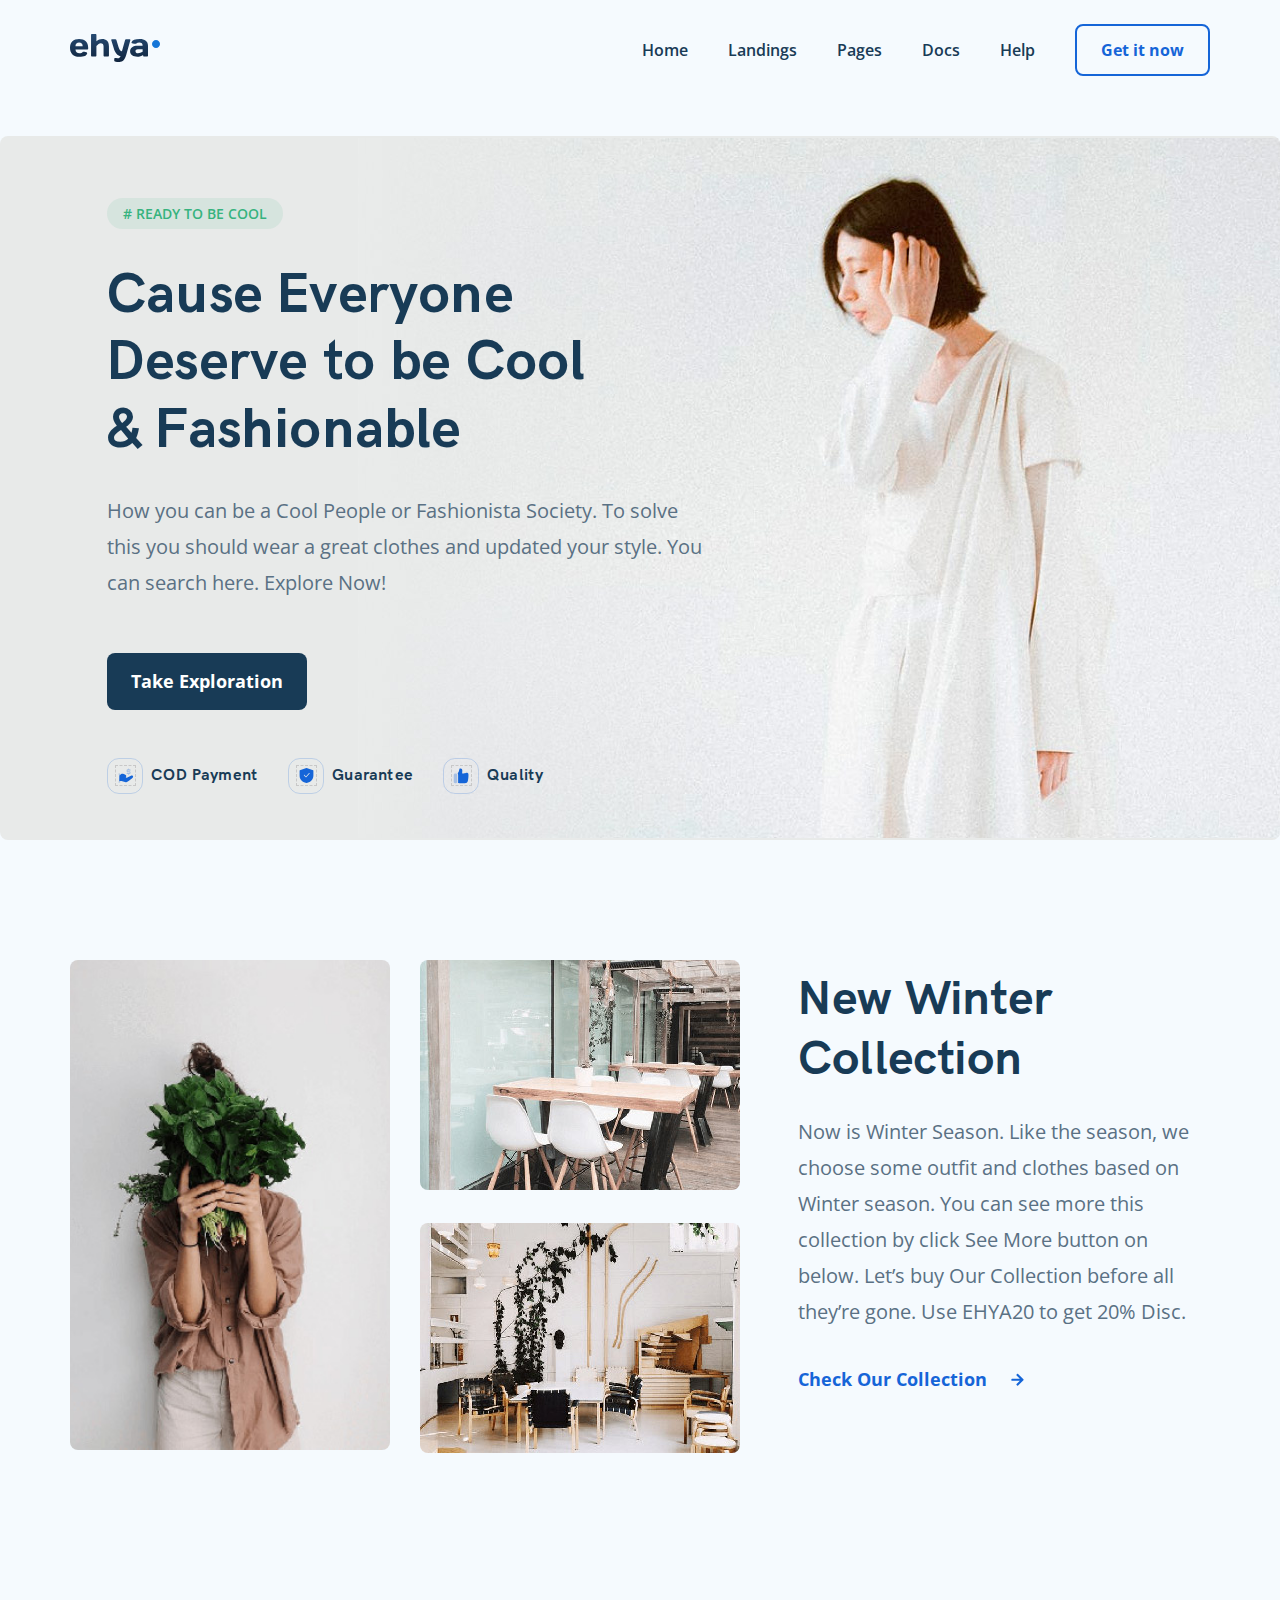
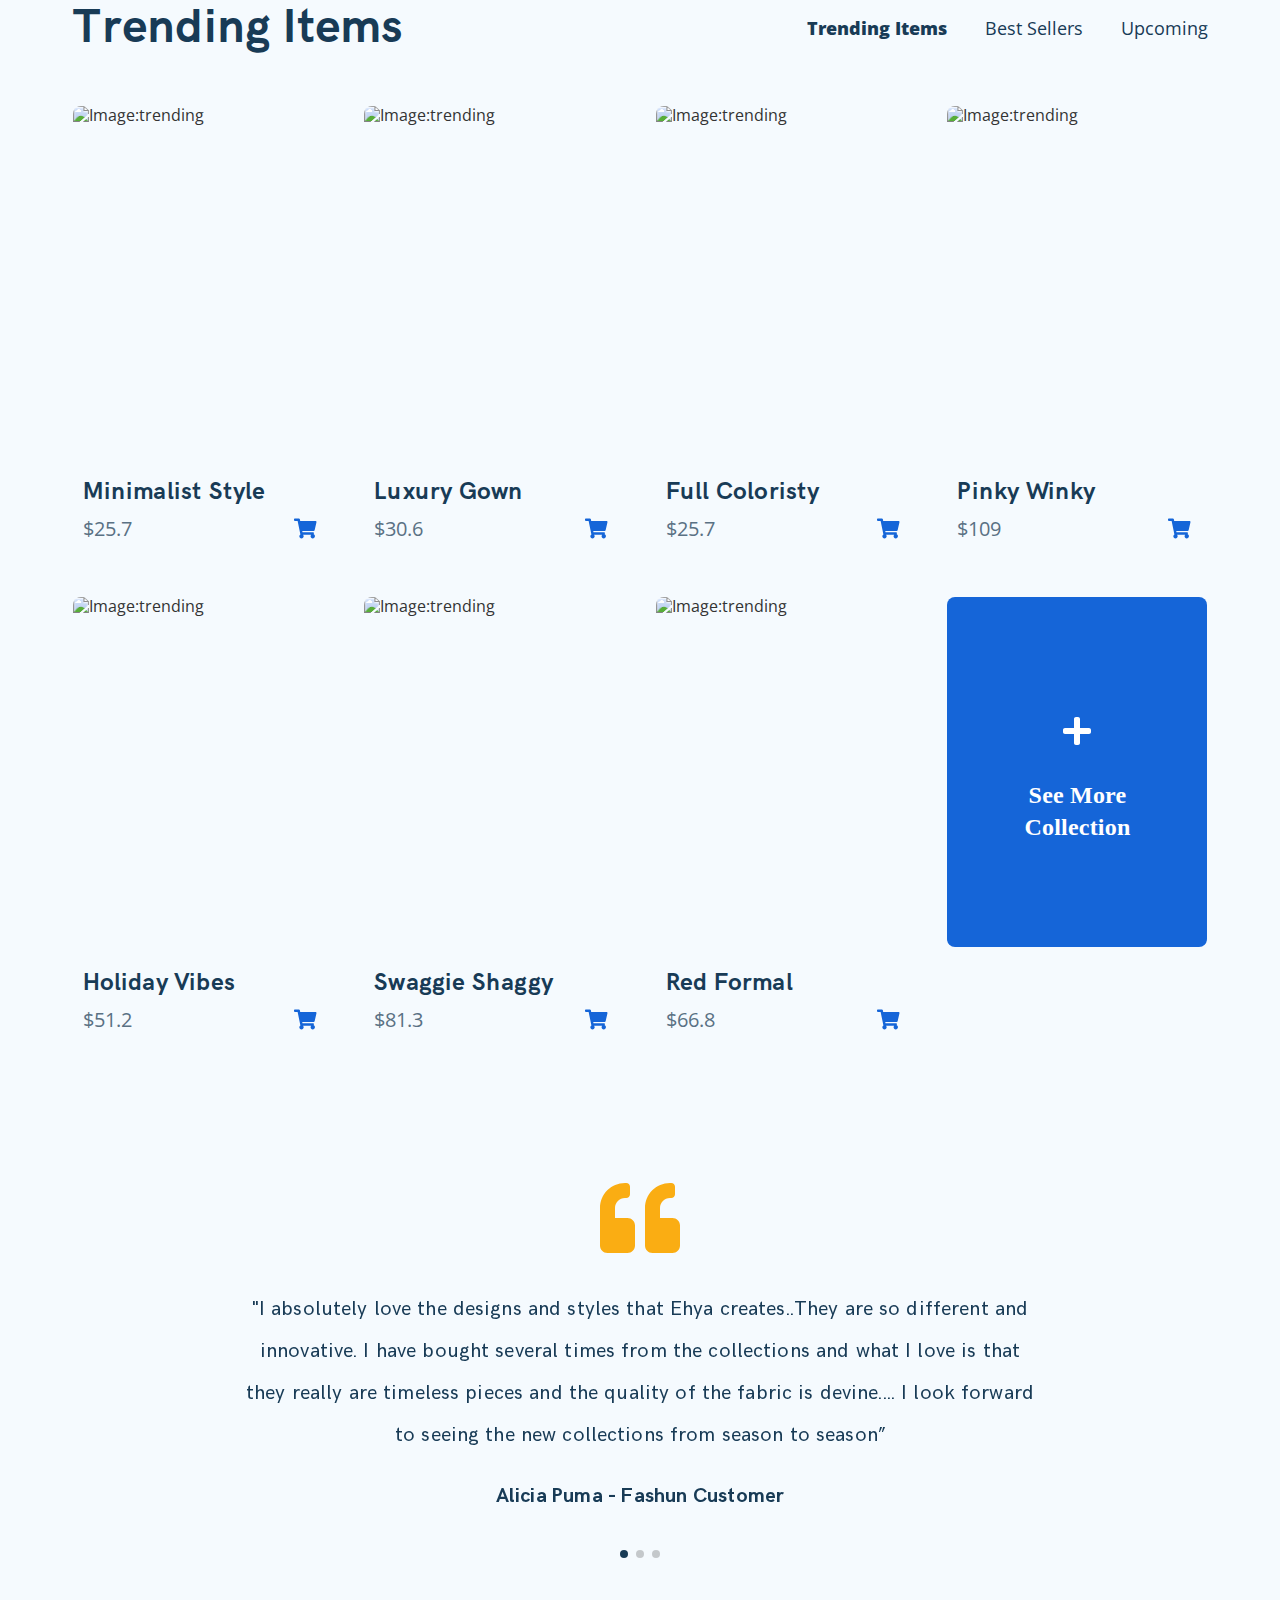
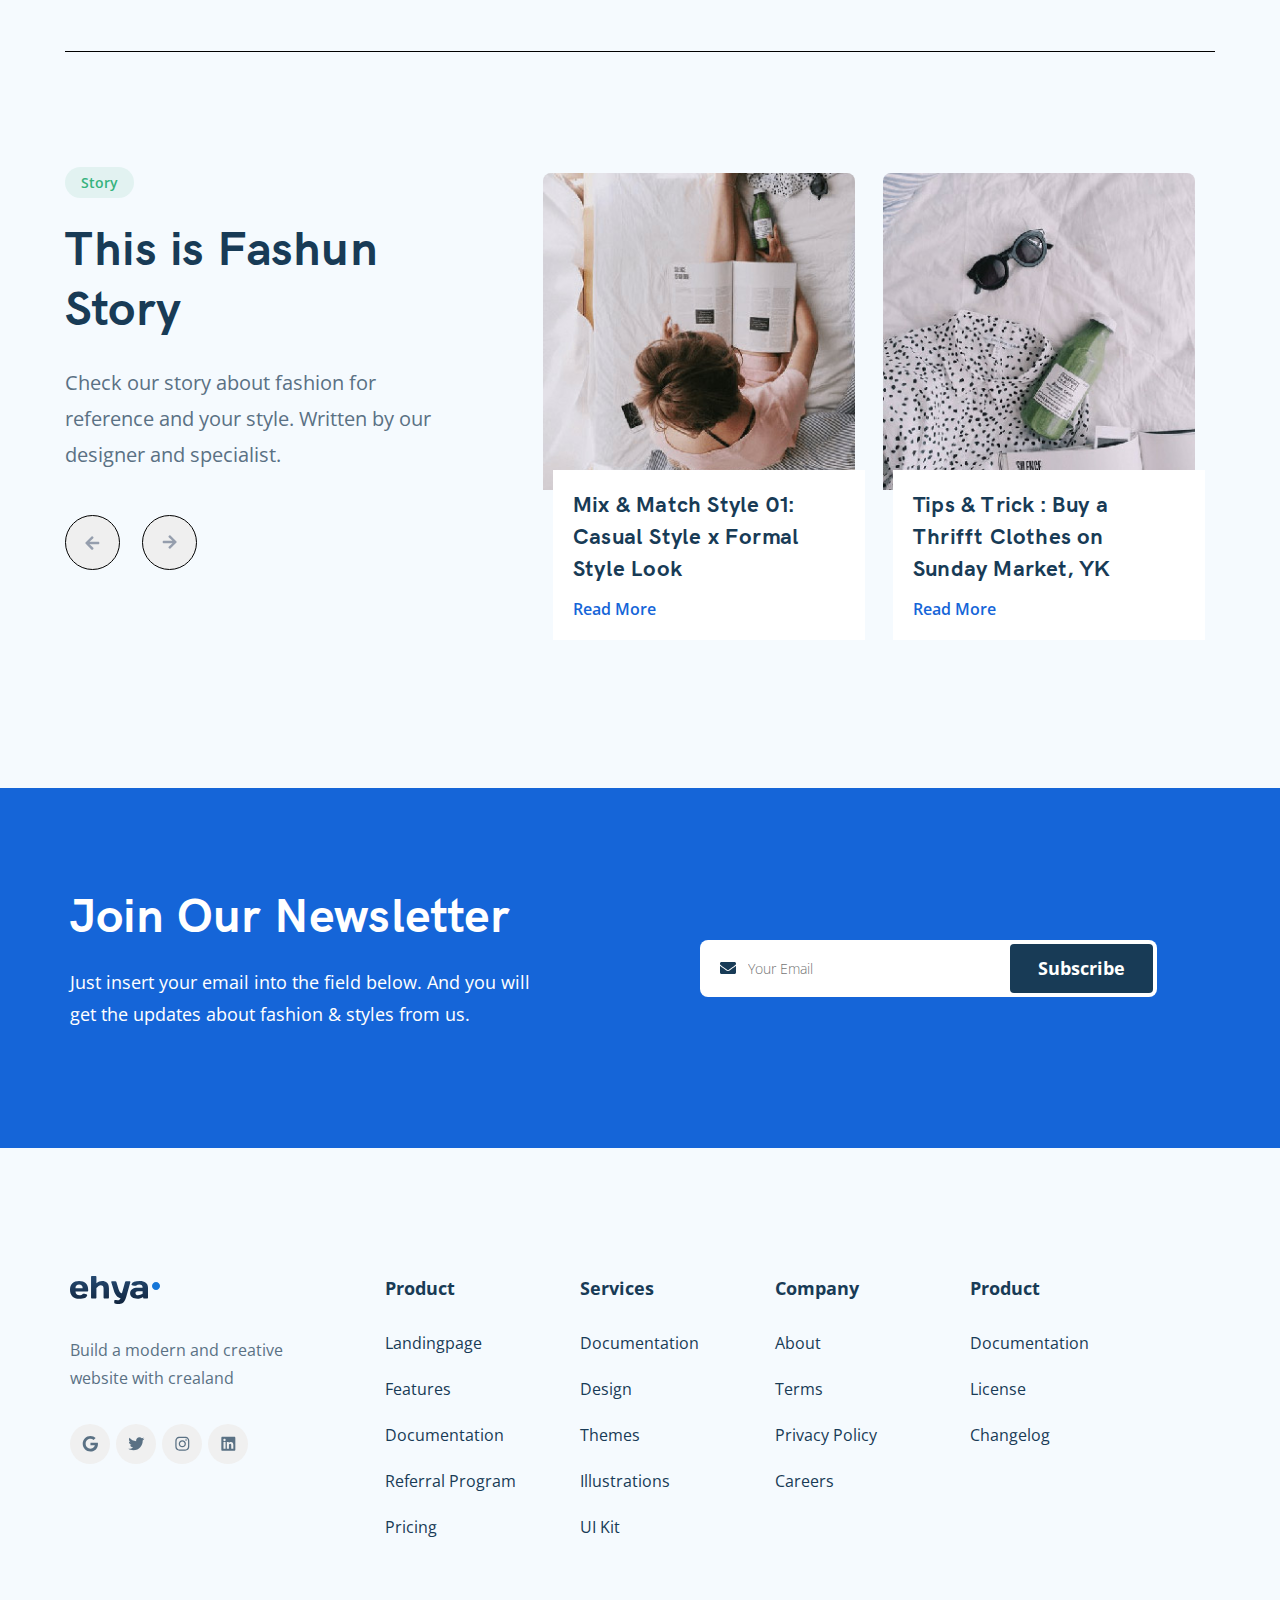
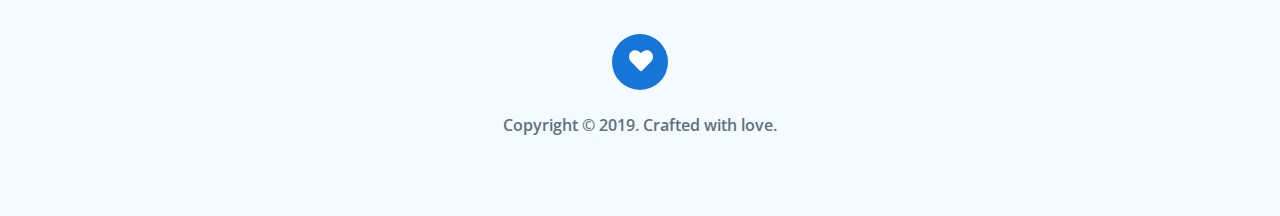
==== index.html @ a2891bc6 "all changes" ====
<!DOCTYPE html>
<html lang="en">
  <head>
    <meta charset="UTF-8" />
    <meta name="viewport" content="width=device-width, initial-scale=1.0" />
    <title>Fashion</title>
    <link rel="shortcut icon" href="/favicon.ico" type="image/x-icon" />
    <link rel="icon" href="./favicon.ico" type="image/x-icon" />
    <link
      href="https://fonts.googleapis.com/css2?family=Open+Sans:wght@400;600;700&display=swap"
      rel="stylesheet"
    />
    <link rel="stylesheet" href="css/swiper-bundle.min.css" />
    <link rel="stylesheet" href="css/style.css" />
  </head>

  <body>
    <header class="header">
      <div class="header-container">
        <div class="header__block">
          <a href="#" class="header__left">
            <img src="img/Logo.svg" alt="Image: Logo" />
          </a>
          <div class="header__right">
            <ul class="list-navigation">
              <li class="list-item"><a href="" class="list-link">Home</a></li>
              <li class="list-item">
                <a href="" class="list-link">Landings</a>
              </li>
              <li class="list-item"><a href="" class="list-link">Pages</a></li>
              <li class="list-item"><a href="" class="list-link">Docs</a></li>
              <li class="list-item"><a href="" class="list-link">Help</a></li>
            </ul>
            <button class="button header-button">
              Get it now
            </button>
          </div>
          <div class="menu-button">
            <div class="line-center"></div>
          </div>
        </div>
        <!-- /.header__block -->
      </div>
      <!-- /.container -->
    </header>
    <!--/. header  -->
    <section class="hero">
      <div class="hero-container">
        <div class="hero-block">
          <a href="#" class="green-block hero__green-block"
            ># READY TO BE COOL</a
          >
          <h1 class="hero-title">
            Cause Everyone <br />
            Deserve to be Cool <br />
            & Fashionable
          </h1>
          <p class="hero-text">
            How you can be a Cool People or Fashionista Society. To solve this
            you should wear a great clothes and updated your style. You can
            search here. Explore Now!
          </p>
          <button class="button hero-button">
            Take Exploration
          </button>
          <div class="hero__footer">
            <div class="hero__footer-item">
              <div class="border-round">
                <div class="border-cube">
                  <img
                    class="hero-icon"
                    src="img/hero/Icon_Get_Money.svg"
                    alt="icon:Get_Money"
                  />
                </div>
              </div>
              COD Payment
            </div>
            <!-- /.footer-item -->
            <div class="hero__footer-item">
              <div class="border-round">
                <div class="border-cube">
                  <img
                    class="hero-icon"
                    src="img/hero/Icon_Protection.svg"
                    alt="icon:Get_Money"
                  />
                </div>
              </div>
              Guarantee
            </div>
            <!-- /.footer-item -->
            <div class="hero__footer-item">
              <div class="border-round">
                <div class="border-cube">
                  <img
                    class="hero-icon"
                    src="img/hero/Icon_Like.svg"
                    alt="icon:Get_Money"
                  />
                </div>
              </div>
              Quality
            </div>
            <!-- /.footer-item -->
          </div>
          <!-- /.hero-footer -->
        </div>
        <!-- /.block-hero -->
      </div>
      <!-- /.container-hero -->
    </section>
    <!-- /.hero -->
    <section class="collection">
      <div class="collection-container">
        <div class="collection-block">
          <div class="collection__image">
            <div class="collection__image-left">
              <img
                class="image collection__image-big lazy"
                src="img/collection/card-1.jpg"
                alt="Image:collection"
                
              />
            </div>

            <div class="collection__image-right">
              <img
                class="image collection__image-small lazy"
                data-src="img/collection/card-2.jpg"
                alt="Image:collection"
                src="#"
              />
              <img
                class="image collection__image-small lazy"
                data-src="img/collection/card-3.jpg"
                alt="Image:collection"
                src="#"
              />
            </div>
          </div>
          <!-- /.collection__image -->
          <div class="collection__text">
            <h2 class="collection__title">
              New Winter Collection
            </h2>
            <p class="collection__description">
              Now is Winter Season. Like the season, we choose some outfit and
              clothes based on Winter season. You can see more this collection
              by click See More button on below. Let’s buy Our Collection before
              all they’re gone. Use EHYA20 to get 20% Disc.
            </p>
            <a href="#" class="button collection__check">
              Check Our Collection
              <span class="collection__check-row">
                <img src="img/collection/row-right.svg" alt="icon:row-right" />
              </span>
            </a>
          </div>
          <!-- /. collection__text-->
        </div>
        <!--/.collection-block- -->
      </div>
      <!-- /.container -->
    </section>
    <section class="trending">
      <div class="trending-container">
        <div class="trending-top">
          <h2 class="trending__title">
            Trending Items
          </h2>
          <div class="trending__category">
            <ul class="trending__category-list tabs">
              <li
                class="trending__category-item tab tab-title active"
                data-target="#trending"
              >
                Trending Items
              </li>
              <li
                class="trending__category-item tab tab-title"
                data-target="#best-sellers"
              >
                Best Sellers
              </li>
              <li
                class="trending__category-item tab tab-title"
                data-target="#upcoming"
              >
                Upcoming
              </li>
            </ul>
          </div>
          <!-- /.trending__category -->

          <!-- /.trending-top -->
        </div>
        <div class="trending-block tabs-content visible" id="trending">
          <div class="trending-card">
            <div class="trending__wrapper-image">
              <img
                class="trending-card__image lazy"
                data-src="img/trending/card-1.jpg"
                alt="Image:trending"
                src="#"
              />
            </div>
            <h3 class="trending-card__title">Minimalist Style</h3>
            <span class="trending-card__price">$25.7</span>
            <button class="button trending-card__basket">
              <img
                class="icon-basket"
                src="img/trending/shopping-cart.svg"
                alt="Icon: bascet"
              />
            </button>
          </div>
          <!-- /.trending-card -->
          <div class="trending-card">
            <div class="trending__wrapper-image">
              <img
                class="trending-card__image lazy"
                data-src="img/trending/card-2.jpg"
                alt="Image:trending"
                src="#"
              />
            </div>
            <h3 class="trending-card__title">Luxury Gown</h3>
            <span class="trending-card__price">$30.6</span>
            <button class="button trending-card__basket">
              <img
                class="icon-basket"
                src="img/trending/shopping-cart.svg"
                alt="Icon: bascet"
              />
            </button>
          </div>
          <!-- /.trending-card -->
          <div class="trending-card">
            <div class="trending__wrapper-image">
              <img
                class="trending-card__image lazy"
                data-src="img/trending/card-3.jpg"
                alt="Image:trending"
                src="#"
              />
            </div>
            <h3 class="trending-card__title">Full Coloristy</h3>
            <span class="trending-card__price">$25.7</span>
            <button class="button trending-card__basket">
              <img
                class="icon-basket"
                src="img/trending/shopping-cart.svg"
                alt="Icon: bascet"
              />
            </button>
          </div>
          <!-- /.trending-card -->
          <div class="trending-card">
            <div class="trending__wrapper-image">
              <img
                class="trending-card__image lazy"
                data-src="img/trending/card-4.jpg"
                alt="Image:trending"
                src="#"
              />
            </div>
            <h3 class="trending-card__title">Pinky Winky</h3>
            <span class="trending-card__price">$109</span>
            <button class="button trending-card__basket">
              <img
                class="icon-basket"
                src="img/trending/shopping-cart.svg"
                alt="Icon: bascet"
              />
            </button>
          </div>
          <!-- /.trending-card -->
          <div class="trending-card">
            <div class="trending__wrapper-image">
              <img
                class="trending-card__image lazy"
                data-src="img/trending/card-5.jpg"
                alt="Image:trending"
                src="#"
              />
            </div>
            <h3 class="trending-card__title">Holiday Vibes</h3>
            <span class="trending-card__price">$51.2</span>
            <button class="button trending-card__basket">
              <img
                class="icon-basket"
                src="img/trending/shopping-cart.svg"
                alt="Icon: bascet"
              />
            </button>
          </div>
          <!-- /.trending-card -->
          <div class="trending-card">
            <div class="trending__wrapper-image">
              <img
                class="trending-card__image lazy"
                data-src="img/trending/card-6.jpg"
                alt="Image:trending"
                src="#"
              />
            </div>
            <h3 class="trending-card__title">Swaggie Shaggy</h3>
            <span class="trending-card__price">$81.3</span>
            <button class="button trending-card__basket">
              <img
                class="icon-basket"
                src="img/trending/shopping-cart.svg"
                alt="Icon: bascet"
              />
            </button>
          </div>
          <!-- /.trending-card -->
          <div class="trending-card">
            <div class="trending__wrapper-image">
              <img
                class="trending-card__image lazy"
                data-src="img/trending/card-7.jpg"
                alt="Image:trending"
                src="#"
              />
            </div>
            <h3 class="trending-card__title">Red Formal</h3>
            <span class="trending-card__price">$66.8</span>
            <button class="button trending-card__basket">
              <img
                class="icon-basket"
                src="img/trending/shopping-cart.svg"
                alt="Icon: bascet"
              />
            </button>
          </div>
          <!-- /.trending-card -->
          <button class="button trending-button">
            <img
              class="icon-plus"
              src="img/trending/plus.svg"
              alt="Icon: plus"
            />
            <span class="trending-button__text">See More Collection </span>
          </button>
          <!-- /.trending-card -->
        </div>
        <!-- /.trending-block -->
        <div class="trending-block tabs-content" id="best-sellers">
          <div class="trending-card">
            <div class="trending__wrapper-image">
              <img
                class="trending-card__image lazy"
                data-src="img/trending/card-3.jpg"
                alt="Image:trending"
                src="#"
              />
            </div>
            <h3 class="trending-card__title">Minimalist Style</h3>
            <span class="trending-card__price">$25.7</span>
            <button class="button trending-card__basket">
              <img
                class="icon-basket"
                src="img/trending/shopping-cart.svg"
                alt="Icon: bascet"
              />
            </button>
          </div>
          <!-- /.trending-card -->

          <div class="trending-card">
            <div class="trending__wrapper-image">
              <img
                class="trending-card__image lazy"
                data-src="img/trending/card-4.jpg"
                alt="Image:trending"
                src="#"
              />
            </div>
            <h3 class="trending-card__title">Pinky Winky</h3>
            <span class="trending-card__price">$109</span>
            <button class="button trending-card__basket">
              <img
                class="icon-basket"
                src="img/trending/shopping-cart.svg"
                alt="Icon: bascet"
              />
            </button>
          </div>
          <!-- /.trending-card -->
          <div class="trending-card">
            <div class="trending__wrapper-image">
              <img
                class="trending-card__image lazy"
                data-src="img/trending/card-2.jpg"
                alt="Image:trending"
                src="#"
              />
            </div>
            <h3 class="trending-card__title">Full Coloristy</h3>
            <span class="trending-card__price">$25.7</span>
            <button class="button trending-card__basket">
              <img
                class="icon-basket"
                src="img/trending/shopping-cart.svg"
                alt="Icon: bascet"
              />
            </button>
          </div>
          <!-- /.trending-card -->

          <div class="trending-card">
            <div class="trending__wrapper-image">
              <img
                class="trending-card__image lazy"
                data-src="img/trending/card-7.jpg"
                alt="Image:trending"
                src="#"
              />
            </div>
            <h3 class="trending-card__title">Swaggie Shaggy</h3>
            <span class="trending-card__price">$81.3</span>
            <button class="button trending-card__basket">
              <img
                class="icon-basket"
                src="img/trending/shopping-cart.svg"
                alt="Icon: bascet"
              />
            </button>
          </div>
          <!-- /.trending-card -->

          <div class="trending-card">
            <div class="trending__wrapper-image">
              <img
                class="trending-card__image lazy"
                data-src="img/trending/card-5.jpg"
                alt="Image:trending"
                src="#"
              />
            </div>
            <h3 class="trending-card__title">Holiday Vibes</h3>
            <span class="trending-card__price">$51.2</span>
            <button class="button trending-card__basket">
              <img
                class="icon-basket"
                src="img/trending/shopping-cart.svg"
                alt="Icon: bascet"
              />
            </button>
          </div>
          <!-- /.trending-card -->
          <button class="button trending-button">
            <img
              class="icon-plus"
              src="img/trending/plus.svg"
              alt="Icon: plus"
            />
            <span class="trending-button__text">See More Collection </span>
          </button>
          <!-- /.trending-card -->
        </div>
        <!-- /.trending-block -->
        <div class="trending-block tabs-content" id="upcoming">
          <!-- /.trending-card -->
          <div class="trending-card">
            <div class="trending__wrapper-image">
              <img
                class="trending-card__image lazy"
                data-src="img/trending/card-2.jpg"
                alt="Image:trending"
                src="#"
              />
            </div>
            <h3 class="trending-card__title">Luxury Gown</h3>
            <span class="trending-card__price">$30.6</span>
            <button class="button trending-card__basket">
              <img
                class="icon-basket"
                src="img/trending/shopping-cart.svg"
                alt="Icon: bascet"
              />
            </button>
          </div>
          <!-- /.trending-card -->

          <div class="trending-card">
            <div class="trending__wrapper-image">
              <img
                class="trending-card__image lazy"
                data-src="img/trending/card-4.jpg"
                alt="Image:trending"
                src="#"
              />
            </div>
            <h3 class="trending-card__title">Pinky Winky</h3>
            <span class="trending-card__price">$109</span>
            <button class="button trending-card__basket">
              <img
                class="icon-basket"
                src="img/trending/shopping-cart.svg"
                alt="Icon: bascet"
              />
            </button>
          </div>
          <!-- /.trending-card -->

          <div class="trending-card">
            <div class="trending__wrapper-image">
              <img
                class="trending-card__image lazy"
                data-src="img/trending/card-6.jpg"
                alt="Image:trending"
                src="#"
              />
            </div>
            <h3 class="trending-card__title">Swaggie Shaggy</h3>
            <span class="trending-card__price">$81.3</span>
            <button class="button trending-card__basket">
              <img
                class="icon-basket"
                src="img/trending/shopping-cart.svg"
                alt="Icon: bascet"
              />
            </button>
          </div>
          <!-- /.trending-card -->
          <div class="trending-card">
            <div class="trending__wrapper-image">
              <img
                class="trending-card__image lazy"
                data-src="img/trending/card-7.jpg"
                alt="Image:trending"
                src="#"
              />
            </div>
            <h3 class="trending-card__title">Red Formal</h3>
            <span class="trending-card__price">$66.8</span>
            <button class="button trending-card__basket">
              <img
                class="icon-basket"
                src="img/trending/shopping-cart.svg"
                alt="Icon: bascet"
              />
            </button>
          </div>
          <!-- /.trending-card -->
          <button class="button trending-button">
            <img
              class="icon-plus"
              src="img/trending/plus.svg"
              alt="Icon: plus"
            />
            <span class="trending-button__text">See More Collection </span>
          </button>
          <!-- /.trending-card -->
        </div>
        <!-- /.trending-block -->
      </div>

      <!-- /.container -->
    </section>
    <section class="reviews">
      <div class="reviews-container">
        <div class="swiper-reviews">
          <!-- Additional required wrapper -->
          <div class="swiper-wrapper">
            <!-- Slides -->
            <div class="swiper-slide">
              <div class="reviews-block">
                <img
                  class="icon-quote"
                  src="img/trending/quote-left.svg"
                  alt="Icon: quote"
                />
                <p class="reviews-text">
                  "I absolutely love the designs and styles that Ehya
                  creates..They are so different and innovative. I have bought
                  several times from the collections and what I love is that
                  they really are timeless pieces and the quality of the fabric
                  is devine.... I look forward to seeing the new collections
                  from season to season”
                </p>
                <span class="reviews-name">Alicia Puma - Fashun Customer </span>
              </div>
              <!--/.reviews-block-->
            </div>
            <div class="swiper-slide">
              <div class="reviews-block">
                <img
                  class="icon-quote"
                  src="img/trending/quote-left.svg"
                  alt="Icon: quote"
                />
                <p class="reviews-text">
                  "I absolutely love the designs and styles that Ehya
                  creates..They are so different and innovative. I have bought
                  several times from the collections and what I love is that
                  they really are timeless pieces and the quality of the fabric
                  is devine.... I look forward to seeing the new collections
                  from season to season”
                </p>
                <span class="reviews-name">Alicia Puma - Fashun Customer </span>
              </div>
              <!--/.reviews-block-->
            </div>
            <div class="swiper-slide">
              <div class="reviews-block">
                <img
                  class="icon-quote"
                  src="img/trending/quote-left.svg"
                  alt="Icon: quote"
                />
                <p class="reviews-text">
                  "I absolutely love the designs and styles that Ehya
                  creates..They are so different and innovative. I have bought
                  several times from the collections and what I love is that
                  they really are timeless pieces and the quality of the fabric
                  is devine.... I look forward to seeing the new collections
                  from season to season”
                </p>
                <span class="reviews-name">Alicia Puma - Fashun Customer </span>
              </div>
              <!--/.reviews-block-->
            </div>
          </div>
          <!-- If we need pagination -->
          <div class="swiper-pagination"></div>
        </div>
      </div>
      <!-- /.container -->
    </section>
    <section class="story">
      <div class="story-container">
        <div class="story-block">
          <div class="story-block__text">
            <a href="#" class="green-block story__green-block">Story</a>
            <h2 class="story__title">This is Fashun Story</h2>
            <p class="story__description">
              Check our story about fashion for reference and your style.
              Written by our designer and specialist.
            </p>
            <div class="story__button">
              <button class="button story__button-left">
                <img src="img/stories/icon-left.svg" alt="Icon: row-left" />
              </button>
              <button class="button story__button-right">
                <img src="img/stories/icon-left.svg" alt="Icon: row-right" />
              </button>
            </div>
            <!-- /.story__button -->
          </div>
          <!-- ./story-block__text -->

          <!-- Slider main container -->
          <div class="swiper-container">
            <!-- Additional required wrapper -->
            <div class="swiper-wrapper">
              <!-- Slides -->

              <div class="swiper-slide story__wrapper-cards">
                <div class="story-card">
                  <img
                    class="story-card__image lazy"
                    src="img/stories/card-1.jpg"
                    alt="Image: story"
                  />
                  <div class="story-card__text">
                    <div class="story-card__title">
                      Mix & Match Style 01: Casual Style x Formal Style Look
                    </div>
                    <a class="story-card__read" href="#">Read More</a>
                  </div>
                </div>
                <!-- /.story-card -->

                <div class="story-card">
                  <img
                    class="story-card__image lazy"
                    src="img/stories/card-2.jpg"
                    alt="Image: story"
                  />
                  <div class="story-card__text">
                    <div class="story-card__title">
                      Tips & Trick : Buy a Thrifft Clothes on Sunday Market, YK
                    </div>
                    <a class="story-card__read" href="#">Read More</a>
                  </div>
                </div>
                <!-- /.story-card -->
              </div>
              <!-- /.story__wrapper-cards -->
              <div class="swiper-slide story__wrapper-cards">
                <div class="story-card">
                  <img
                    class="story-card__image lazy"
                    src="img/stories/card-2.jpg"
                    alt="Image: story"
                  />
                  <div class="story-card__text">
                    <div class="story-card__title">
                      Tips & Trick : Buy a Thrifft Clothes on Sunday Market, YK
                    </div>
                    <a class="story-card__read" href="#">Read More</a>
                  </div>
                </div>
                <!-- /.story-card -->

                <div class="story-card">
                  <img
                    class="story-card__image lazy"
                    src="img/stories/card-1.jpg"
                    alt="Image: story"
                  />
                  <div class="story-card__text">
                    <div class="story-card__title">
                      Mix & Match Style 01: Casual Style x Formal Style Look
                    </div>
                    <a class="story-card__read" href="#">Read More</a>
                  </div>
                </div>
                <!-- /.story-card -->
              </div>
              <!-- /.story__wrapper-cards -->
              <div class="swiper-slide story__wrapper-cards">
                <div class="story-card">
                  <img
                    class="story-card__image lazy"
                    src="img/stories/card-2.jpg"
                    alt="Image: story"
                  />
                  <div class="story-card__text">
                    <div class="story-card__title">
                      Mix & Match Style 01: Casual Style x Formal Style Look
                    </div>
                    <a class="story-card__read" href="#">Read More</a>
                  </div>
                </div>
                <!-- /.story-card -->

                <div class="story-card">
                  <img
                    class="story-card__image lazy"
                    src="img/stories/card-1.jpg"
                    alt="Image: story"
                  />
                  <div class="story-card__text">
                    <div class="story-card__title">
                      Tips & Trick : Buy a Thrifft Clothes on Sunday Market, YK
                    </div>
                    <a class="story-card__read" href="#">Read More</a>
                  </div>
                </div>
                <!-- /.story-card -->
              </div>
              <!-- /.story__wrapper-cards -->
            </div>
          </div>
        </div>
        <!-- /.story-block-->
      </div>
      <!-- /.container -->
    </section>
    <section class="newsletter">
      <div class="newsletter-container">
        <div class="newsletter-block">
          <div class="newsletter-text">
            <h2 class="newsletter-title">Join Our Newsletter</h2>
            <p class="newsletter-description">
              Just insert your email into the field below. And you will get the
              updates about fashion & styles from us.
            </p>
          </div>
          <form
            action="send.php"
            method="post"
            class="form subscribe newsletter__subscribe"
          >
            <input
              type="email"
              placeholder="Your Email "
              class="subscribe__input"
              name="email"
              required
            />
            <button class="subscribe__button" name="subscription">
              Subscribe
            </button>
          </form>
        </div>
      </div>
    </section>
    <footer class="footer">
      <div class="footer-container">
        <div class="footer__main-block">
          <div class="footer__block">
            <a href="#" class="footer__block-logo">
              <img src="img/Logo.svg" alt="Image: logo" />
            </a>
            <span class="footer__logo-text"
              >Build a modern and creative website with crealand
            </span>
            <div class="footer__logo-social">
              <a href="#" class="footer__social">
                <img
                  class="footer__social-image"
                  src="img/footer/google.svg"
                  alt="Icon: google"
                />
              </a>
              <a href="#" class="footer__social">
                <img
                  class="footer__social-image"
                  src="img/footer/twitter.svg"
                  alt="Icon: twitter"
                />
              </a>
              <a href="#" class="footer__social">
                <img
                  class="footer__social-image"
                  src="img/footer/instagram.svg"
                  alt="Icon: instagram"
                />
              </a>
              <a href="#" class="footer__social">
                <img
                  class="footer__social-image"
                  src="img/footer/lin.svg"
                  alt="Icon: in"
                />
              </a>
            </div>
          </div>
          <!-- /.footer__block -->
          <div class="footer__block-list">
            <div class="footer__list">
              <h3 class="footer__list-title">Product</h3>
              <ul class="footer__list-item">
                <li class="footer__item">
                  <a class="footer__link" href="#">Landingpage</a>
                </li>
                <li class="footer__item">
                  <a class="footer__link" href="#">Features</a>
                </li>
                <li class="footer__item">
                  <a class="footer__link" href="#">Documentation</a>
                </li>
                <li class="footer__item">
                  <a class="footer__link" href="#">Referral Program</a>
                </li>
                <li class="footer__item">
                  <a class="footer__link" href="#">Pricing</a>
                </li>
              </ul>
            </div>
            <div class="footer__list">
              <h3 class="footer__list-title">Services</h3>
              <ul class="footer__list-item">
                <li class="footer__item">
                  <a class="footer__link" href="#">Documentation</a>
                </li>
                <li class="footer__item">
                  <a class="footer__link" href="#">Design</a>
                </li>
                <li class="footer__item">
                  <a class="footer__link" href="#">Themes</a>
                </li>
                <li class="footer__item">
                  <a class="footer__link" href="#">Illustrations</a>
                </li>
                <li class="footer__item">
                  <a class="footer__link" href="#">UI Kit</a>
                </li>
              </ul>
            </div>
            <div class="footer__list">
              <h3 class="footer__list-title">Company</h3>
              <ul class="footer__list-item">
                <li class="footer__item">
                  <a class="footer__link" href="#">About</a>
                </li>
                <li class="footer__item">
                  <a class="footer__link" href="#">Terms</a>
                </li>
                <li class="footer__item">
                  <a class="footer__link" href="#">Privacy Policy</a>
                </li>
                <li class="footer__item">
                  <a class="footer__link" href="#">Careers</a>
                </li>
              </ul>
            </div>
            <div class="footer__list">
              <h3 class="footer__list-title">Product</h3>
              <ul class="footer__list-item">
                <li class="footer__item">
                  <a class="footer__link" href="#">Documentation</a>
                </li>
                <li class="footer__item">
                  <a class="footer__link" href="#">License</a>
                </li>
                <li class="footer__item">
                  <a class="footer__link" href="#">Changelog</a>
                </li>
              </ul>
            </div>
          </div>
          <!-- /.footer__block-list-->
        </div>
        <!-- /.footer__main-block -->
        <div class="footer-bottom">
          <div class="footer__wrapper-heart">
            <a href="#">
              <img
                class="footer__heart"
                src="img/footer/heart.svg"
                alt="Image: heart"
              />
            </a>
          </div>
          <span class="footer__copyright"
            >Copyright © 2019. Crafted with love.</span
          >
        </div>
      </div>
      <!-- /.container -->
    </footer>

    <script src="js/jquery.min.js"></script>
    <script src="js/jquery.lazy.min.js"></script>
    <script src="js/swiper-bundle.min.js"></script>
    <script src="js/main.js"></script>
  </body>
</html>
---- css/style.css ----
*{box-sizing:border-box;outline:none}@font-face{font-family:"HKGrotesk";src:url("../fonts/HKGrotesk-Bold.woff2") format("woff2");font-weight:bold;font-style:normal}@font-face{font-family:"HKGrotesk";src:url("../fonts/HKGrotesk-Regular.woff2") format("woff2");font-weight:normal;font-style:normal}body{font-family:'Open Sans', sans-serif;color:#333;background-color:#F5FAFE}.container{max-width:1140px;margin:auto}img{max-width:100%;object-fit:cover}ul{margin:0;padding:0}li{list-style:none}.input{background-color:#fff;border-radius:4px;border:none;padding:0 23px;height:50px;outline:none}.green-block{padding:6px 16px;font-family:'Open Sans', sans-serif;font-style:normal;font-weight:600;font-size:14px;line-height:20px;color:#36B37E;background:rgba(54,179,126,0.1);border-radius:2000px}a{text-decoration:none}.button{cursor:pointer;border:none}/*! normalize.css v8.0.1 | MIT License | github.com/necolas/normalize.css */html{line-height:1.15;-webkit-text-size-adjust:100%}body{margin:0}main{display:block}h1{font-size:2em;margin:0.67em 0}hr{box-sizing:content-box;height:0;overflow:visible}pre{font-family:monospace, monospace;font-size:1em}a{background-color:transparent}abbr[title]{border-bottom:none;text-decoration:underline;text-decoration:underline dotted}b,strong{font-weight:bolder}code,kbd,samp{font-family:monospace, monospace;font-size:1em}small{font-size:80%}sub,sup{font-size:75%;line-height:0;position:relative;vertical-align:baseline}sub{bottom:-0.25em}sup{top:-0.5em}img{border-style:none}button,input,optgroup,select,textarea{font-family:inherit;font-size:100%;line-height:1.15;margin:0}button,input{overflow:visible}button,select{text-transform:none}button,[type="button"],[type="reset"],[type="submit"]{-webkit-appearance:button}button::-moz-focus-inner,[type="button"]::-moz-focus-inner,[type="reset"]::-moz-focus-inner,[type="submit"]::-moz-focus-inner{border-style:none;padding:0}button:-moz-focusring,[type="button"]:-moz-focusring,[type="reset"]:-moz-focusring,[type="submit"]:-moz-focusring{outline:1px dotted ButtonText}fieldset{padding:0.35em 0.75em 0.625em}legend{box-sizing:border-box;color:inherit;display:table;max-width:100%;padding:0;white-space:normal}progress{vertical-align:baseline}textarea{overflow:auto}[type="checkbox"],[type="radio"]{box-sizing:border-box;padding:0}[type="number"]::-webkit-inner-spin-button,[type="number"]::-webkit-outer-spin-button{height:auto}[type="search"]{-webkit-appearance:textfield;outline-offset:-2px}[type="search"]::-webkit-search-decoration{-webkit-appearance:none}::-webkit-file-upload-button{-webkit-appearance:button;font:inherit}details{display:block}summary{display:list-item}template{display:none}[hidden]{display:none}.header{margin-bottom:36px}.header-container{max-width:1140px;margin:auto}.header__right{display:flex;align-items:center;justify-content:space-between}.header-button{margin-right:0;padding:13px 24px;border:2px solid #1565D8;border-radius:8px;color:#1565D8;background-color:inherit;font-family:Open Sans;font-style:normal;font-weight:bold;font-size:16px;line-height:22px}.header__block{height:100px;display:flex;justify-content:space-between;align-items:center}.list-navigation{display:flex;align-items:center;padding:0;margin:0}.list-link{text-decoration:none;color:#183B56}.list-item{list-style-type:none;margin-right:40px;font-family:'Open Sans', sans-serif;font-weight:600;font-size:16px;line-height:22px}.menu-button{display:none}.hero{margin-bottom:120px}.hero-container{max-width:1280px;margin:auto;background-repeat:no-repeat;object-fit:cover;background:#E8EAE9;border-radius:8px;overflow:hidden}.hero-block{padding-left:107px;padding-top:68px;padding-bottom:46px;background:linear-gradient(270deg, rgba(238,238,238,0.0001) 67.34%, #E8EAE9 100%);background-image:url(../img/hero/hero-bg.jpg);background-repeat:no-repeat;background-position:right}.hero__green-block{margin-bottom:34px}.hero-title{font-family:"HKGrotesk";font-style:normal;font-weight:bold;font-size:56px;line-height:121%;letter-spacing:0.2px;color:#183B56;margin-bottom:28px}.hero-text{max-width:600px;font-family:'Open Sans', sans-serif;font-style:normal;font-weight:normal;font-size:20px;line-height:180%;color:#5A7184;margin-bottom:52px}.hero-button{margin-bottom:48px;padding:16px 24px;font-family:Open Sans;font-style:normal;font-weight:bold;font-size:18px;line-height:25px;text-align:center;color:#FFFFFF;background-color:#183B56;border-radius:8px;border:none}.hero__footer{display:flex;flex-wrap:wrap;font-family:"HKGrotesk";font-style:normal;font-weight:600;font-size:16px;line-height:125%;letter-spacing:0.2px;color:#183B56}.hero__footer-item{display:flex;align-items:center;margin-right:30px}.border-cube{width:21px;height:21px;display:flex;align-items:center;justify-content:center;border:0.5px dashed #c8c8c8}.border-round{display:flex;align-items:center;justify-content:center;width:36px;height:36px;border:0.75px solid rgba(21,101,216,0.2);border-radius:12px;margin-right:8px}.collection{margin-bottom:145px}.collection-container{max-width:1140px;margin:auto}.collection-block{display:flex;flex-wrap:wrap}.collection__image{display:flex;flex-wrap:wrap;margin-right:58px}.collection__image-big{width:320px;height:490px;border-radius:8px}.collection__image-small{width:320px;height:230px;border-radius:8px}.collection__image-left{margin-right:30px}.collection__image-right{display:flex;flex-direction:column;justify-content:space-between}.collection__text{max-width:392px}.collection__title{font-family:"HKGrotesk";margin-top:10px;margin-bottom:24px;font-style:normal;font-weight:bold;font-size:48px;line-height:125%;letter-spacing:0.2px;color:#183B56}.collection__description{font-family:Open Sans;font-style:normal;font-weight:normal;font-size:20px;line-height:180%;margin-bottom:37px;color:#5A7184}.collection__check{font-family:Open Sans;font-style:normal;font-weight:bold;font-size:18px;line-height:25px;text-align:center;color:#1565D8;background-color:inherit}.collection__check-row{background-color:inherit;margin-left:19px}.trending{margin-bottom:95px}.trending-container{max-width:1135px;margin:auto}.trending-top{display:flex;align-items:center;justify-content:space-between;flex-wrap:wrap;margin-bottom:48px}.trending__title{font-family:"HKGrotesk";font-style:normal;font-weight:bold;font-size:48px;line-height:60px;letter-spacing:0.2px;color:#183B56;margin-top:0;margin-bottom:0}.trending__category-list{display:flex;align-items:center;justify-content:space-between;flex-wrap:wrap}.trending__category-item{font-family:Open Sans;font-style:normal;font-weight:normal;font-size:18px;line-height:25px;color:#183B56;margin-left:38px;cursor:pointer}.trending__category-item:first-child{margin-left:0}.trending-block{display:none;align-items:start;justify-content:space-between;flex-wrap:wrap}.trending__wrapper-image{width:260px;height:350px;border-radius:8px;margin-bottom:20px;overflow:hidden}.trending-card{position:relative;margin-bottom:50px}.trending-card__image{width:260px;height:350px}.trending-card__title{font-family:"HKGrotesk";font-style:normal;font-weight:bold;font-size:24px;line-height:32px;letter-spacing:0.2px;color:#183B56;margin:0 0 3px 10px}.trending-card__price{font-family:'Open Sans';font-style:normal;font-weight:normal;font-size:20px;line-height:36px;color:#5A7184;margin-left:10px}.trending-card__basket{border:none;background-color:inherit;position:absolute;right:10px;bottom:4px;cursor:pointer}.trending-button{display:flex;flex-direction:column;justify-content:space-between;align-items:center;width:260px;height:350px;padding-top:120px;padding-bottom:104px;padding-right:74px;padding-left:74px;border-radius:8px;border:none;background-color:#1565D8;cursor:pointer}.trending-button__text{font-family:HK Grotesk;font-style:normal;font-weight:bold;font-size:24px;line-height:32px;text-align:center;letter-spacing:0.2px;color:#FFFFFF}.active{font-weight:900}.visible{display:flex}.reviews{margin-bottom:80px}.reviews-container{max-width:800px;margin:auto}.reviews-block{display:flex;flex-direction:column;align-items:center;margin-bottom:63px}.reviews-text{margin-top:35px;margin-bottom:28px;font-family:"HKGrotesk";font-style:normal;font-weight:normal;font-size:20px;line-height:42px;text-align:center;letter-spacing:0.133333px;color:#183B56}.reviews-name{font-family:"HKGrotesk";font-style:normal;font-weight:bold;font-size:20px;line-height:24px;text-align:center;letter-spacing:0.2px;color:#183B56}.swiper-reviews{position:relative;overflow:hidden}.swiper-pagination{color:#000000}.swiper-pagination-bullet-active{background:#183B56}.story-container{max-width:1150px;margin:auto}.story-block{display:flex;flex-wrap:wrap;justify-content:space-between;padding:121px 0 140px 0;border-top:1px solid #000000}.story-block__text{max-width:392px}.story__title{margin-bottom:24px;margin-top:28px;font-family:"HKGrotesk";font-style:normal;font-weight:bold;font-size:48px;line-height:60px;letter-spacing:0.2px;color:#183B56}.story__description{font-family:'Open Sans';font-style:normal;font-weight:normal;font-size:20px;line-height:36px;color:#5A7184;margin-bottom:42px}.story__wrapper-cards{display:flex;flex-wrap:wrap;align-items:start;justify-content:space-between}.story-card{position:relative}.story-card__image{width:312px;height:317px;border-radius:8px 8px 0px 0px}.story-card__text{width:312px;position:absolute;padding:20px 32px 20px 20px;top:297px;left:10px;padding:20px 32px 20px 20px;background-color:#fff}.story-card__title{font-family:"HKGrotesk";font-style:normal;font-weight:600;font-size:22px;line-height:32px;letter-spacing:0.2px;color:#183B56;margin-bottom:12px}.story-card__read{font-family:Open Sans;font-style:normal;font-weight:600;font-size:16px;line-height:22px;color:#1565D8;text-decoration:none}.story__button{position:relative;display:flex;align-items:center}.story__button-left{display:flex;align-items:center;justify-content:center;width:55px;height:55px;border-radius:50%;border:1px solid black;margin-right:22px;outline:none}.story__button-left:hover{border:2px solid black}.story__button-right{display:flex;align-items:center;justify-content:center;width:55px;height:55px;transform:rotate(180deg);border-radius:50%;border:1px solid black;outline:none}.story__button-right:hover{border:2px solid black}.swiper-container{margin-right:10px;padding-right:10px;width:662px;height:475px}.newsletter{padding-top:100px;padding-bottom:100px;background:#1565D8}.newsletter-container{max-width:1140px;margin:auto}.newsletter-block{position:relative;margin:auto;display:flex;flex-wrap:wrap;align-items:center}.newsletter-text{max-width:486px;margin-right:144px}.newsletter-title{font-family:"HKGrotesk";font-style:normal;font-weight:bold;font-size:48px;line-height:60px;letter-spacing:0.2px;color:#FFFFFF;margin-bottom:14px;margin-top:0}.newsletter-description{font-family:'Open Sans';font-style:normal;font-weight:normal;font-size:18px;line-height:32px;color:#FFFFFF}.subscribe{position:relative;width:457px;height:57px}.subscribe__input{position:absolute;top:0;left:0;bottom:0;right:0;width:100%;height:100%;padding-left:48px;padding-right:150px;border:none;font-style:normal;font-weight:300;font-size:14px;line-height:18px;z-index:1;outline:none;border-radius:8px;background-image:url(../img/newsletter/letter.svg);background-repeat:no-repeat;background-position:20px}.subscribe__button{position:absolute;top:4px;right:4px;min-width:143px;background:#183B56;border:none;cursor:pointer;transition:all 0.3s ease;z-index:1;outline:none;border-radius:4px;padding:12px 24px;font-family:Open Sans;font-style:normal;font-weight:bold;font-size:18px;line-height:25px;text-align:center;color:#FFFFFF}.footer{padding-bottom:80px;padding-top:128px}.footer-container{max-width:1140px;margin:auto}.footer__main-block{display:flex;margin-bottom:72px}.footer__block{max-width:220px;margin-right:65px}.footer__block-list{display:flex;flex-wrap:wrap}.footer__block-logo{display:block;margin-bottom:28px}.footer__logo-text{display:block;font-family:'Open Sans';font-style:normal;font-weight:normal;font-size:16px;line-height:28px;color:#5A7184;margin-bottom:32px}.footer__logo-social{display:flex;align-items:center}.footer__social{display:flex;align-items:center;justify-content:center;width:40px;height:40px;border-radius:50%;background-color:#f0f0f0;margin-right:6px;z-index:1}.footer__social-image{display:flex;align-items:center;justify-content:center;z-index:2}.footer__list{min-width:165px;margin-left:30px}.footer__list-title{font-family:'Open Sans';font-style:normal;font-weight:bold;font-size:18px;line-height:25px;color:#183B56;margin-top:0;margin-bottom:31px}.footer__item{margin-bottom:24px}.footer__link{font-family:'Open Sans';font-style:normal;font-weight:normal;font-size:16px;line-height:22px;color:#183B56}.footer-bottom{display:flex;flex-direction:column;align-items:center}.footer__wrapper-heart{width:56px;height:56px;display:flex;align-items:center;justify-content:center;background-color:#1576D8;border-radius:2000px;margin-bottom:24px}.footer__heart{z-index:2}.footer__copyright{font-family:'Open Sans';font-style:normal;font-weight:600;font-size:16px;line-height:22px;text-align:center;color:#5A7184}@media (max-width: 1200px){.header-container{max-width:900px}.hero-container{width:90%}.hero-block{background-position:100px 0}.collection-container{max-width:920px}.collection-block{justify-content:center}.collection__image{margin-right:0}.collection__text{text-align:center;max-width:90%}.trending-container{max-width:920px}.trending-block{justify-content:space-evenly}.story{margin-bottom:80px}.story-container{max-width:728px}.story-block{display:flex;flex-direction:column;justify-content:space-between;align-items:center;padding:80px 23px 0 23px}.story-block__text{display:flex;max-width:510px;flex-direction:column;align-items:center;margin-bottom:36px}.story__title{margin-top:24px;margin-bottom:16px}.story__description{margin-top:0;text-align:center;margin-bottom:36px}.swiper-container{margin:auto}.newsletter-container{max-width:920px}.newsletter-text{max-width:450px;margin-right:auto}.subscribe{width:400px}.footer-container{max-width:920px}}@media (max-width: 991px){.header{position:fixed;top:0;margin-bottom:30px;width:100%;background-color:white;z-index:10}.header__block{height:67px;max-width:650px;margin:auto}.header-container{max-width:650px}.header__right{display:block;width:70%;position:fixed;top:67px;left:100%;width:100%;padding-top:30px;padding-bottom:30px;padding-right:20px;padding-left:20px;background-color:#fff;text-align:center;border-radius:4px;transition:all 0.4s}.header__right__visible{display:block;left:0;transition:left 0.6s}.header-button{font-size:22px;line-height:28px;margin-left:0;width:65%}.list-navigation{display:block}.list-item{margin-right:0;margin-bottom:20px;font-size:22px;line-height:28px}.hero{margin-top:97px;margin-bottom:80px}.hero-container{max-width:728px}.hero-block{padding-left:28px;padding-top:42px;padding-bottom:36px;background-position:13% -18px}.hero-title{font-size:48px;line-height:60px;margin-bottom:20px}.hero-text{max-width:400px;font-size:18px;line-height:32px;margin-bottom:36px;margin-top:0}.hero-button{margin-bottom:40px;padding:16px 40px}.hero__footer-item{margin-right:20px}.collection{margin-bottom:80px}.collection-block{justify-content:start}.collection-container{max-width:672px}.collection__image{margin-bottom:26px}.collection__text{text-align:start;max-width:100%}.collection__title{margin-bottom:18px}.collection__description{margin-bottom:30px}.menu-button{display:block;position:relative;top:0;left:0;width:22px;height:17px;background-color:inherit;cursor:pointer}.line-center{position:absolute;top:7.5px;width:22px;height:2px;background-color:black;transition:all 0.4s}.line-center-active{transform:rotate(90deg);height:0}.line-center::before{content:"";display:block;position:absolute;top:0px;left:0px;width:22px;height:2px;background-color:black;margin-top:-7px;transition:all 0.4s}.line-center::after{content:"";display:block;position:absolute;top:0px;left:0px;width:22px;height:2px;background-color:black;margin-top:7px;transition:all 0.4s}.line-center-active::before{transform:rotate(45deg);margin-top:0px}.line-center-active::after{transform:rotate(-45deg);margin-top:0px}.trending{margin-bottom:32px}.trending-container{max-width:608px}.trending-block{justify-content:space-between}.trending-card{margin-bottom:48px}.trending-card__image{width:280px}.trending-top{justify-content:center;margin-bottom:56px}.trending__title{margin-bottom:28px}.reviews{margin-bottom:80px}.reviews-container{max-width:630px}.newsletter{padding-top:72px;padding-bottom:80px}.newsletter-block{position:relative;margin:auto;display:flex;flex-direction:column;flex-wrap:wrap;align-items:center}.newsletter-text{margin-right:0;text-align:center}.newsletter-title{margin-top:0;margin-bottom:14px}.newsletter-description{margin-bottom:56px}.footer{padding-top:64px;padding-bottom:64px}.footer-container{max-width:672px}.footer__main-block{margin-left:11px;margin-bottom:16px}.footer__logo-text{width:253px}.footer__block{margin-right:30px}}@media (max-width: 767px){.container{max-width:82%}.container-hero{max-width:90%}.header__block{height:67px;max-width:85%;margin:auto}.hero-block{background-position:40% -18px}.collection-container{max-width:90%}.collection__image-left{width:46%}.collection__image-right{width:46%}.trending-container{max-width:90%}.reviews-container{max-width:80%}.story{margin-bottom:0}.footer-container{max-width:85%}.footer__main-block{flex-direction:column-reverse;align-items:center;margin-left:0px;margin-bottom:16px}.footer__block{text-align:center;max-width:260px;margin-right:0}.footer__block-list{margin-bottom:47px;justify-content:space-between}.footer__list{margin-bottom:24px;margin-left:30px;width:max-content;min-width:unset}.footer__list-title{font-size:18px;line-height:25px;margin-bottom:20px}.footer__link{font-size:16px;line-height:22px;margin-bottom:15px}.footer__logo-social{justify-content:center}}@media (max-width: 700px){.story__wrapper-cards{display:flex;flex-wrap:wrap;align-items:start;justify-content:center}.swiper-container{margin:auto;width:526px;height:1000px}}@media (max-width: 576px){.hero-block{padding-top:381px;padding-left:20px;padding-right:20px;background-position:60% -18px;text-align:center}.hero__footer{justify-content:center}.hero__footer-item{margin-bottom:20px}.hero-text{font-size:16px;line-height:28px}.border-round{width:21px;border:none}.collection__image-big{width:100%}.collection__image-small{width:48%}.collection__image-left{width:100%;margin-right:0;margin-bottom:14px}.collection__image-right{width:100%;flex-direction:row;justify-content:space-between}.collection__text{text-align:center}.trending{margin-bottom:48px}.trending-container{max-width:90%}.trending-block{justify-content:space-evenly}.trending-top{flex-direction:column}.trending__title{font-size:28px;line-height:36px;margin-bottom:24px}.trending__category-item{font-size:16px;line-height:22px;margin-left:16px;margin-left:3px}.trending__wrapper-image{width:140px;height:170px;overflow:hidden;margin-bottom:13px;border-radius:8px}.trending-card{position:relative;margin-bottom:50px}.trending-card__image{width:140px;height:240px}.trending-card__title{font-size:16px;line-height:20px}.trending-card__price{font-size:14px;line-height:24px;margin-right:9px}.trending-card__basket{left:55px;width:12px}.trending-button{width:140px;height:170px;padding-top:40px;padding-bottom:29px;padding-right:24px;padding-left:24px}.trending-button__text{font-size:20px;line-height:24px}.story-block{padding-top:47px;padding-bottom:64px;padding-right:0;padding-left:0}.story-container{max-width:476px}.story-block{display:flex}.story__title{text-align:center}.swiper-container{margin:auto;max-width:317px;height:1000px}.newsletter{padding-top:64px;padding-bottom:131px}.newsletter-container{max-width:75%}.newsletter-title{font-size:32px;line-height:40px;margin-bottom:24px}.newsletter-description{font-size:18px;line-height:28px;margin-bottom:36px}.subscribe{width:100%}.subscribe__button{position:absolute;top:67px;right:0;width:100%;border-radius:8px}.subscribe__input{padding-right:10px}}@media (max-width: 500px){.header-button{width:90%}.trending-container{max-width:70%}.trending-block{justify-content:space-between}.story-container{max-width:320px}}@media (max-width: 420px){.trending-container{max-width:90%}.story__title{font-size:28px;line-height:36px}.story__description{font-size:16px;line-height:28px}.story-card__image{width:270px;height:277px}.story-card__title{font-size:20px;line-height:24px}.story-card__text{width:270px;position:absolute;padding:20px 32px 20px 20px;top:257px;left:10px;padding:20px 32px 20px 20px}.swiper-container{margin:auto;max-width:290px;height:850px}.footer__list{margin-left:0}}@media (max-width: 320px){.header-container{max-width:272px}.hero-container{max-width:320px}.collection-container{max-width:290px}.trending{margin-bottom:48px}.trending-container{max-width:290px}.trending__category-item{margin-left:3px}.trending__wrapper-image{width:140px;height:170px;overflow:hidden;margin-bottom:13px;border-radius:8px}.trending-card{position:relative;margin-bottom:50px}.trending-card__image{width:140px;height:240px}.trending-card__title{font-size:16px;line-height:20px}.trending-card__price{font-size:14px;line-height:24px;margin-right:9px}.trending-card__basket{left:55px;width:12px}.trending-button{width:140px;height:170px;padding-top:40px;padding-bottom:29px;padding-right:24px;padding-left:24px}.trending-button__text{font-size:20px;line-height:24px}.reviews{margin-bottom:54px}.reviews-container{max-width:280px}.reviews-text{font-size:18px;line-height:36px}.reviews-name{width:190px}.story-container{max-width:280px}.newsletter{padding-top:64px;padding-bottom:131px}.newsletter-container{max-width:280px}.newsletter-title{font-size:28px;line-height:36px;margin-bottom:24px}.newsletter-description{font-size:16px;line-height:28px;margin-bottom:36px}.subscribe{width:100%}.subscribe__button{position:absolute;top:67px;right:0;width:100%;height:48px}.subscribe__input{height:48px}.footer-container{max-width:263px}.footer__main-block{flex-direction:column-reverse;margin-left:0px;margin-bottom:16px}.footer__block{text-align:center;max-width:260px;margin-right:0}.footer__block-list{margin-bottom:47px;justify-content:space-between}.footer__list{margin-bottom:24px;margin-left:0;width:max-content;min-width:unset}.footer__list-title{font-size:16px;line-height:22px;margin-bottom:20px}.footer__link{font-size:14px;line-height:20px;margin-bottom:15px}.footer__logo-social{justify-content:center}.footer-bottom{display:none}}
/*# sourceMappingURL=style.css.map */
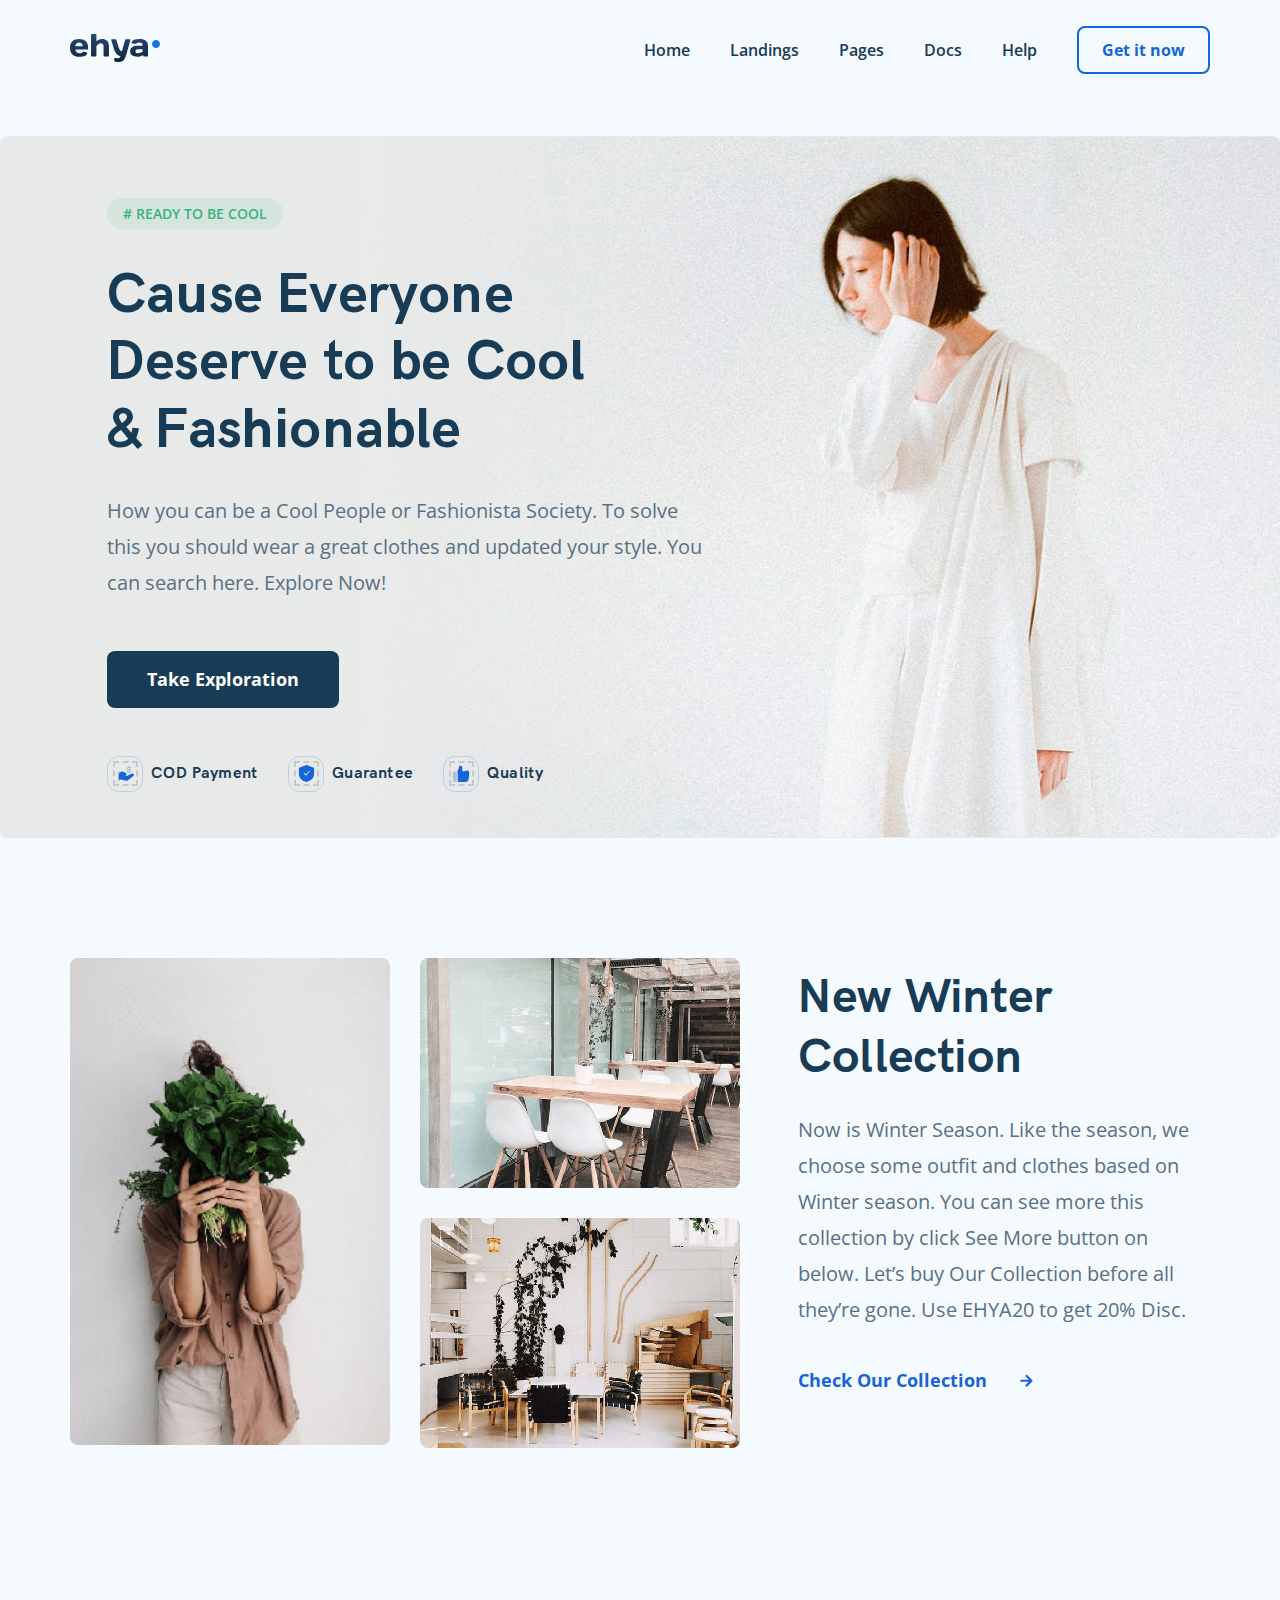
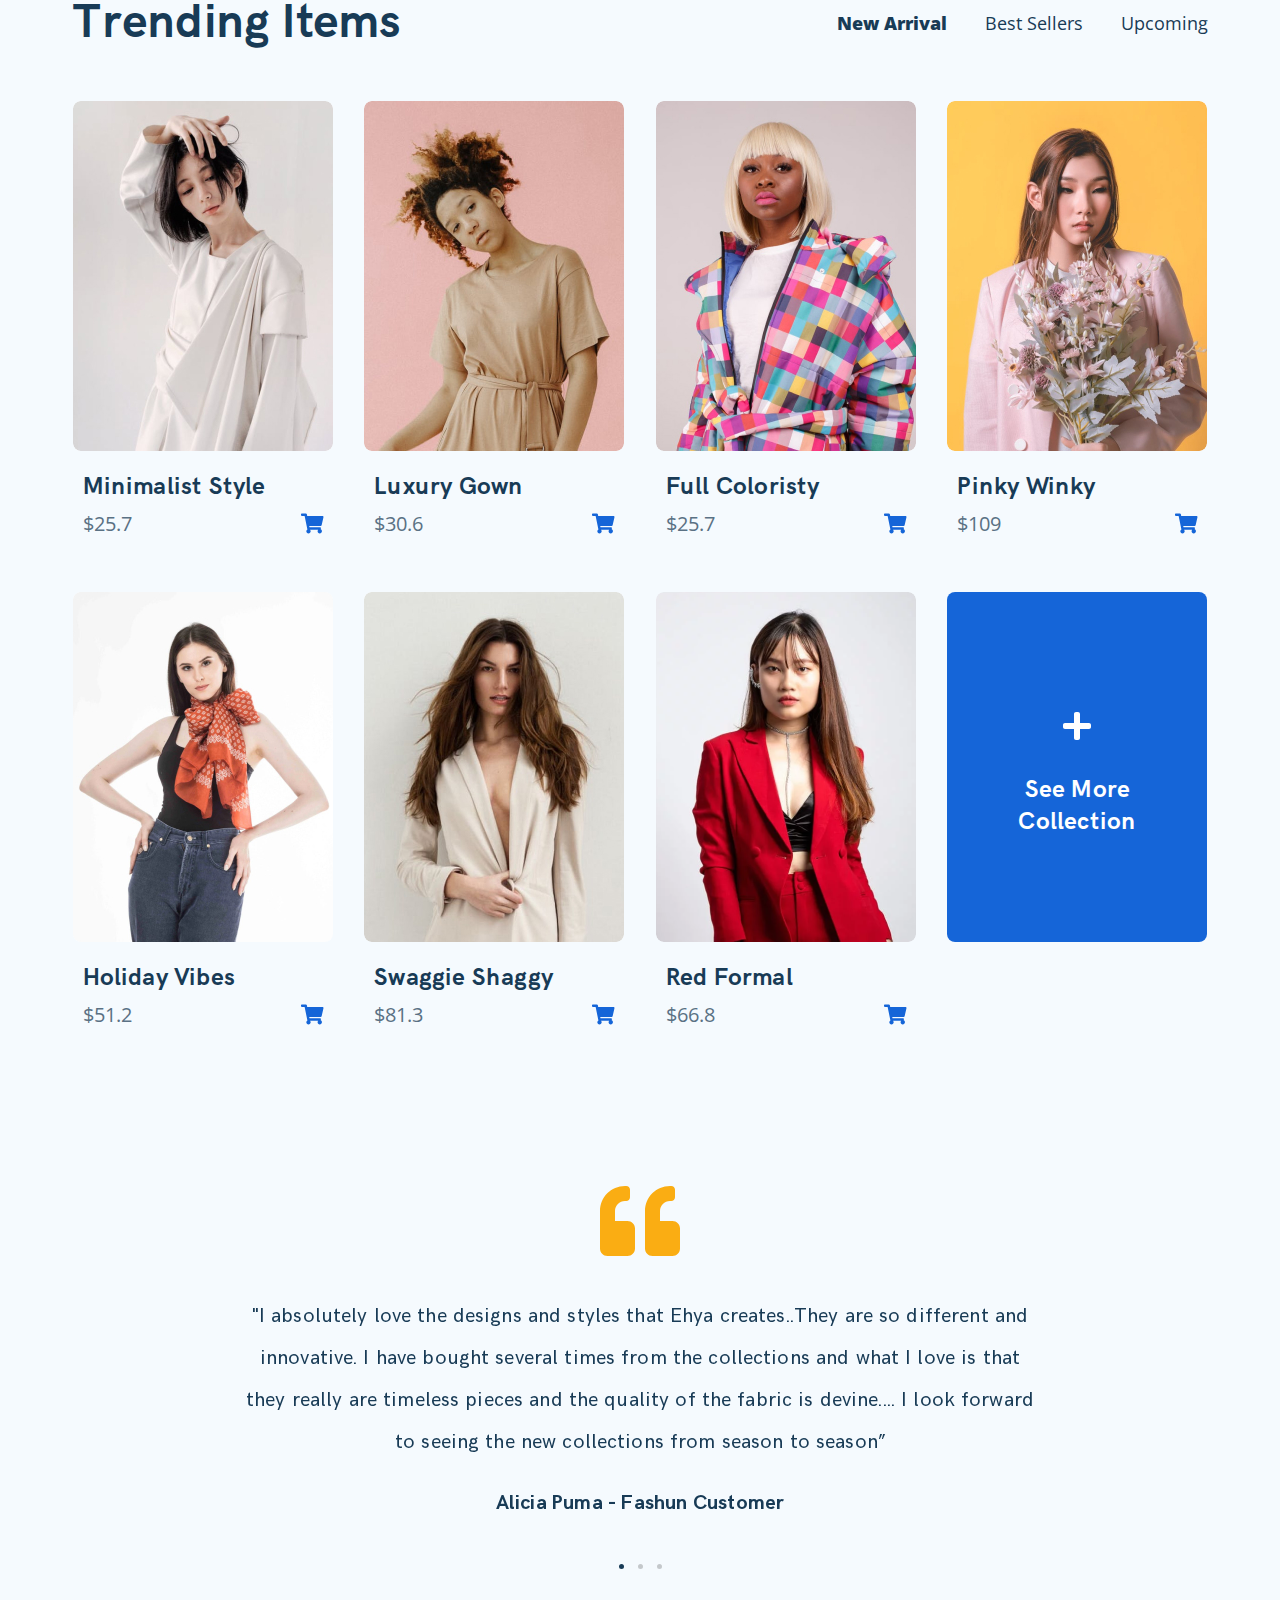
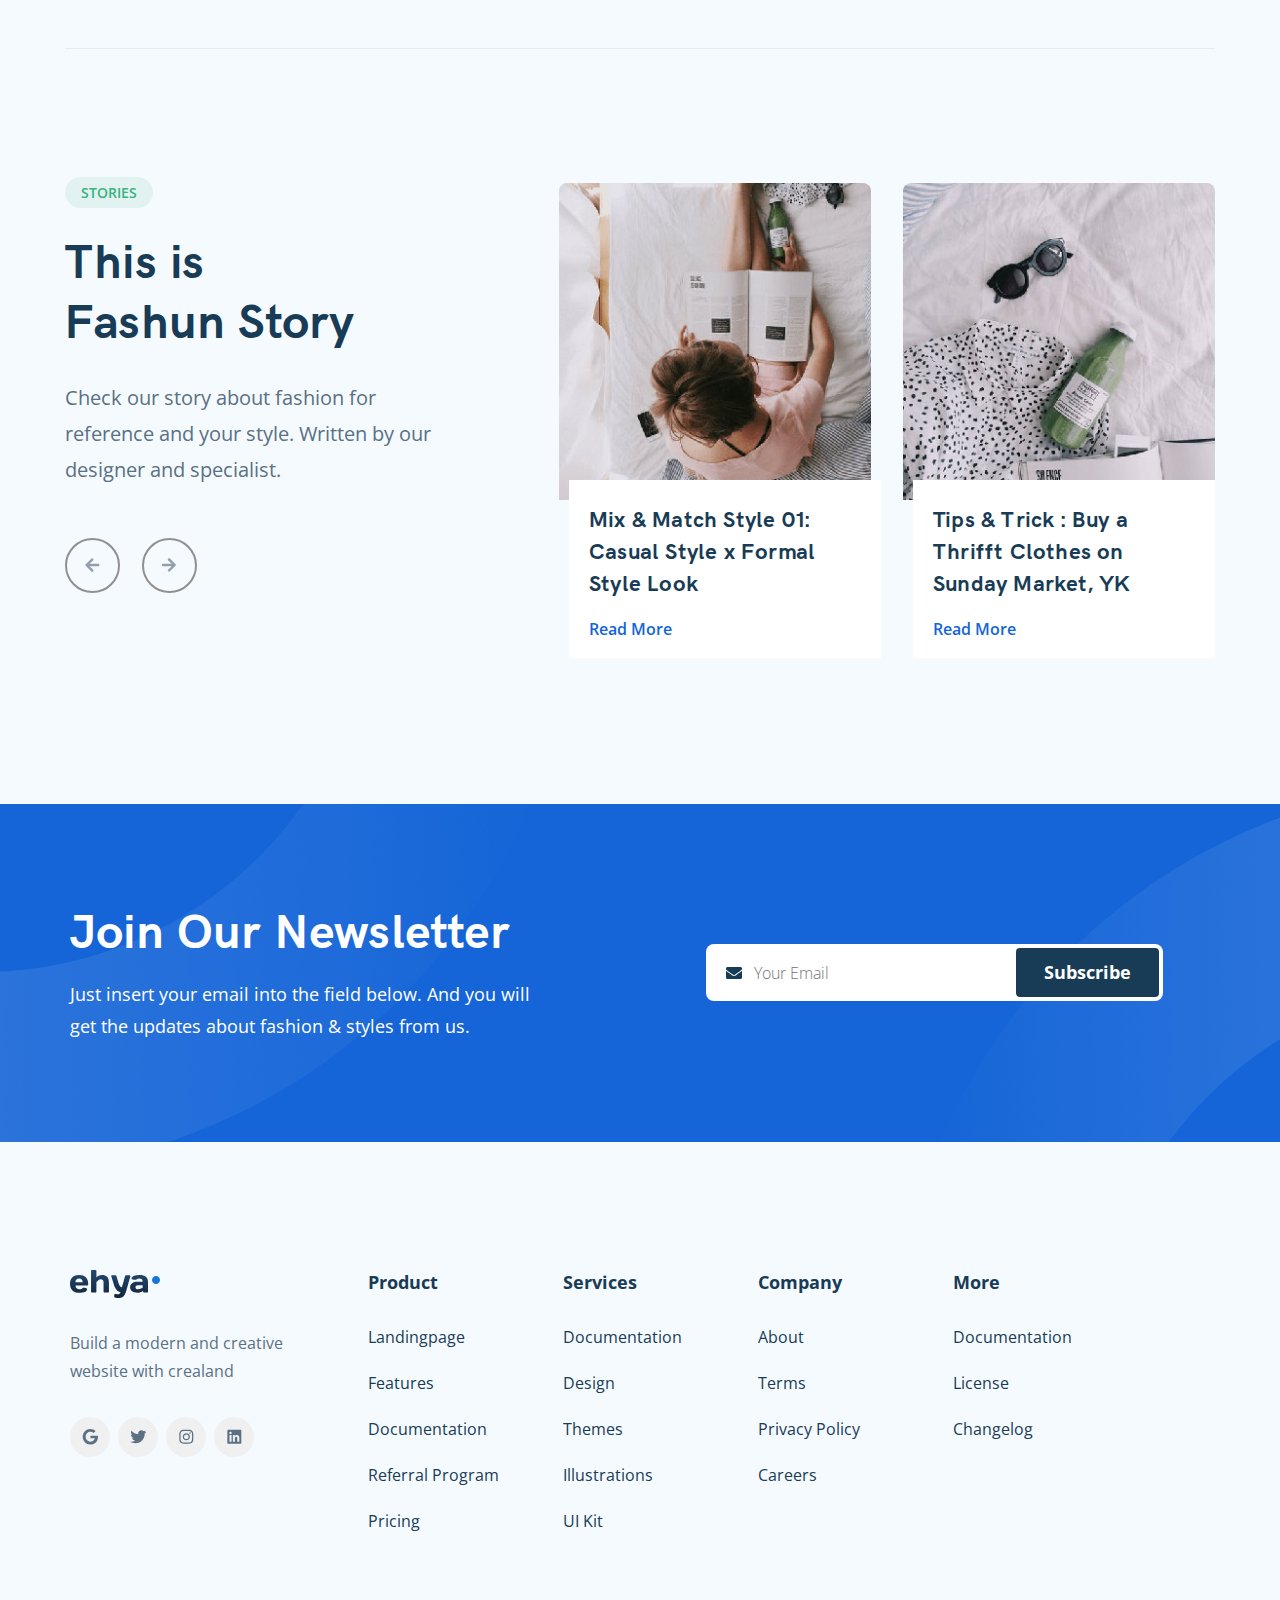
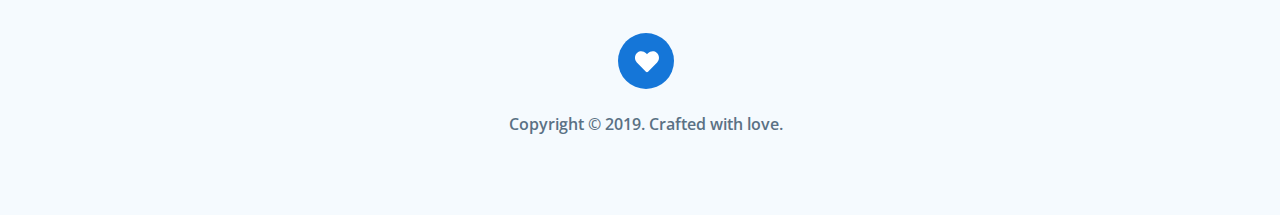
==== commit 8dc4d8b7: "all changes" ====
--- a/index.html
+++ b/index.html
@@ -1,935 +1,684 @@
 <!DOCTYPE html>
 <html lang="en">
-  <head>
-    <meta charset="UTF-8" />
-    <meta name="viewport" content="width=device-width, initial-scale=1.0" />
-    <title>Fashion</title>
-    <link rel="shortcut icon" href="/favicon.ico" type="image/x-icon" />
-    <link rel="icon" href="./favicon.ico" type="image/x-icon" />
-    <link
-      href="https://fonts.googleapis.com/css2?family=Open+Sans:wght@400;600;700&display=swap"
-      rel="stylesheet"
-    />
-    <link rel="stylesheet" href="css/swiper-bundle.min.css" />
-    <link rel="stylesheet" href="css/style.css" />
-  </head>
-
-  <body>
-    <header class="header">
-      <div class="header-container">
-        <div class="header__block">
-          <a href="#" class="header__left">
-            <img src="img/Logo.svg" alt="Image: Logo" />
+
+<head>
+  <meta charset="UTF-8" />
+  <meta name="viewport" content="width=device-width, initial-scale=1.0" />
+  <title>Fashion</title>
+  <link rel="shortcut icon" href="/favicon.ico" type="image/x-icon" />
+  <link rel="icon" href="./favicon.ico" type="image/x-icon" />
+  <link href="https://fonts.googleapis.com/css2?family=Open+Sans:wght@400;600;700&display=swap" rel="stylesheet" />
+  <link rel="stylesheet" href="css/swiper-bundle.min.css" />
+  <link rel="stylesheet" href="css/style.css" />
+</head>
+
+<body>
+  <header class="header">
+    <div class="header-container">
+      <div class="header__block">
+        <a href="index.html" class="header__left">
+          <img src="img/Logo.svg" alt="Image: Logo" />
+        </a>
+        <div class="header__right">
+          <ul class="list-navigation">
+            <li class="list-item"><a href="" class="list-link">Home</a></li>
+            <li class="list-item">
+              <a href="" class="list-link">Landings</a>
+            </li>
+            <li class="list-item"><a href="" class="list-link">Pages</a></li>
+            <li class="list-item"><a href="" class="list-link">Docs</a></li>
+            <li class="list-item"><a href="" class="list-link">Help</a></li>
+          </ul>
+          <button class="button header-button">Get it now</button>
+        </div>
+        <div class="menu-button">
+          <div class="line-center"></div>
+        </div>
+      </div>
+      <!-- /.header__block -->
+    </div>
+    <!-- /.container -->
+  </header>
+  <!--/. header  -->
+  <section class="hero">
+    <div class="hero-container">
+      <div class="hero-block">
+        <a href="#" class="green-block hero__green-block"># READY TO BE COOL</a>
+        <h1 class="hero-title">
+          Cause Everyone <br />
+          Deserve to be Cool <br />
+          & Fashionable
+        </h1>
+        <p class="hero-text">
+          How you can be a Cool People or Fashionista Society. To solve this
+          you should wear a great clothes and updated your style. You can
+          search here. Explore Now!
+        </p>
+        <button class="button hero-button">Take Exploration</button>
+        <div class="hero__footer">
+          <div class="hero__footer-item">
+            <div class="border-round">
+              <div class="border-cube">
+                <img class="hero-icon" src="img/hero/Icon_Get_Money.svg" alt="icon:Get_Money" />
+              </div>
+            </div>
+            COD Payment
+          </div>
+          <!-- /.footer-item -->
+          <div class="hero__footer-item">
+            <div class="border-round">
+              <div class="border-cube">
+                <img class="hero-icon" src="img/hero/Icon_Protection.svg" alt="icon:Protection" />
+              </div>
+            </div>
+            Guarantee
+          </div>
+          <!-- /.footer-item -->
+          <div class="hero__footer-item">
+            <div class="border-round">
+              <div class="border-cube">
+                <img class="hero-icon" src="img/hero/Icon_Like.svg" alt="icon:like" />
+              </div>
+            </div>
+            Quality
+          </div>
+          <!-- /.footer-item -->
+        </div>
+        <!-- /.hero-footer -->
+      </div>
+      <!-- /.block-hero -->
+    </div>
+    <!-- /.container-hero -->
+  </section>
+  <!-- /.hero -->
+  <section class="collection">
+    <div class="collection-container">
+      <div class="collection-block">
+        <div class="collection__image">
+          <div class="collection__image-left">
+            <img class="image collection__image-big lazy" src="img/collection/card-1.jpg" alt="Image:collection" />
+          </div>
+
+          <div class="collection__image-right">
+            <img class="image collection__image-small lazy" data-src="img/collection/card-2.jpg" alt="Image:collection"
+              src="#" />
+            <img class="image collection__image-small lazy" data-src="img/collection/card-3.jpg" alt="Image:collection"
+              src="#" />
+          </div>
+        </div>
+        <!-- /.collection__image -->
+        <div class="collection__text">
+          <h2 class="collection__title">New Winter Collection</h2>
+          <p class="collection__description">
+            Now is Winter Season. Like the season, we choose some outfit and
+            clothes based on Winter season. You can see more this collection
+            by click See More button on below. Let’s buy Our Collection before
+            all they’re gone. Use EHYA20 to get 20% Disc.
+          </p>
+          <a href="#" class="button collection__check">
+            Check Our Collection
+            <span class="collection__check-row">
+              <img src="img/collection/row-right.svg" alt="icon:row-right" />
+            </span>
           </a>
-          <div class="header__right">
-            <ul class="list-navigation">
-              <li class="list-item"><a href="" class="list-link">Home</a></li>
-              <li class="list-item">
-                <a href="" class="list-link">Landings</a>
-              </li>
-              <li class="list-item"><a href="" class="list-link">Pages</a></li>
-              <li class="list-item"><a href="" class="list-link">Docs</a></li>
-              <li class="list-item"><a href="" class="list-link">Help</a></li>
-            </ul>
-            <button class="button header-button">
-              Get it now
+        </div>
+        <!-- /. collection__text-->
+      </div>
+      <!--/.collection-block- -->
+    </div>
+    <!-- /.container -->
+  </section>
+  <section class="trending">
+    <div class="trending-container">
+      <div class="trending-top">
+        <h2 class="trending__title">Trending Items</h2>
+        <div class="trending__category">
+          <ul class="trending__category-list tabs">
+            <li class="trending__category-item tab tab-title active" data-target="#trending">
+              New Arrival
+            </li>
+            <li class="trending__category-item tab tab-title" data-target="#best-sellers">
+              Best Sellers
+            </li>
+            <li class="trending__category-item tab tab-title" data-target="#upcoming">
+              Upcoming
+            </li>
+          </ul>
+        </div>
+        <!-- /.trending__category -->
+
+        <!-- /.trending-top -->
+      </div>
+      <div class="trending-block tabs-content visible" id="trending">
+        <div class="trending-card">
+          <div class="trending__wrapper-image trending__card-1">
+
+          </div>
+          <h3 class="trending-card__title">Minimalist Style</h3>
+          <span class="trending-card__price">$25.7</span>
+          <button class="button trending-card__basket">
+            <img class="icon-basket" src="img/trending/shopping-cart.svg" alt="Icon: bascet" />
+          </button>
+        </div>
+        <!-- /.trending-card -->
+        <div class="trending-card">
+          <div class="trending__wrapper-image trending__card-2">
+          </div>
+          <h3 class="trending-card__title">Luxury Gown</h3>
+          <span class="trending-card__price">$30.6</span>
+          <button class="button trending-card__basket">
+            <img class="icon-basket" src="img/trending/shopping-cart.svg" alt="Icon: bascet" />
+          </button>
+        </div>
+        <!-- /.trending-card -->
+        <div class="trending-card">
+          <div class="trending__wrapper-image trending__card-3">
+
+          </div>
+          <h3 class="trending-card__title">Full Coloristy</h3>
+          <span class="trending-card__price">$25.7</span>
+          <button class="button trending-card__basket">
+            <img class="icon-basket" src="img/trending/shopping-cart.svg" alt="Icon: bascet" />
+          </button>
+        </div>
+        <!-- /.trending-card -->
+        <div class="trending-card">
+          <div class="trending__wrapper-image trending__card-4">
+
+          </div>
+          <h3 class="trending-card__title">Pinky Winky</h3>
+          <span class="trending-card__price">$109</span>
+          <button class="button trending-card__basket">
+            <img class="icon-basket" src="img/trending/shopping-cart.svg" alt="Icon: bascet" />
+          </button>
+        </div>
+        <!-- /.trending-card -->
+        <div class="trending-card">
+          <div class="trending__wrapper-image trending__card-5">
+
+          </div>
+          <h3 class="trending-card__title">Holiday Vibes</h3>
+          <span class="trending-card__price">$51.2</span>
+          <button class="button trending-card__basket">
+            <img class="icon-basket" src="img/trending/shopping-cart.svg" alt="Icon: bascet" />
+          </button>
+        </div>
+        <!-- /.trending-card -->
+        <div class="trending-card">
+          <div class="trending__wrapper-image trending__card-6">
+
+          </div>
+          <h3 class="trending-card__title">Swaggie Shaggy</h3>
+          <span class="trending-card__price">$81.3</span>
+          <button class="button trending-card__basket">
+            <img class="icon-basket" src="img/trending/shopping-cart.svg" alt="Icon: bascet" />
+          </button>
+        </div>
+        <!-- /.trending-card -->
+        <div class="trending-card">
+          <div class="trending__wrapper-image trending__card-7">
+
+          </div>
+          <h3 class="trending-card__title">Red Formal</h3>
+          <span class="trending-card__price">$66.8</span>
+          <button class="button trending-card__basket">
+            <img class="icon-basket" src="img/trending/shopping-cart.svg" alt="Icon: bascet" />
+          </button>
+        </div>
+        <!-- /.trending-card -->
+        <button class="button trending-button">
+          <img class="icon-plus" src="img/trending/plus.svg" alt="Icon: plus" />
+          <span class="trending-button__text">See More Collection </span>
+        </button>
+        <!-- /.trending-card -->
+      </div>
+      <!-- /.trending-block -->
+      <div class="trending-block tabs-content" id="best-sellers">
+        <div class="trending-card">
+          <div class="trending__wrapper-image trending__card-3">
+
+          </div>
+          <h3 class="trending-card__title">Minimalist Style</h3>
+          <span class="trending-card__price">$25.7</span>
+          <button class="button trending-card__basket">
+            <img class="icon-basket" src="img/trending/shopping-cart.svg" alt="Icon: bascet" />
+          </button>
+        </div>
+        <!-- /.trending-card -->
+
+        <div class="trending-card">
+          <div class="trending__wrapper-image trending__card-4">
+
+          </div>
+          <h3 class="trending-card__title">Pinky Winky</h3>
+          <span class="trending-card__price">$109</span>
+          <button class="button trending-card__basket">
+            <img class="icon-basket" src="img/trending/shopping-cart.svg" alt="Icon: bascet" />
+          </button>
+        </div>
+        <!-- /.trending-card -->
+        <div class="trending-card">
+          <div class="trending__wrapper-image trending__card-2">
+
+          </div>
+          <h3 class="trending-card__title">Full Coloristy</h3>
+          <span class="trending-card__price">$25.7</span>
+          <button class="button trending-card__basket">
+            <img class="icon-basket" src="img/trending/shopping-cart.svg" alt="Icon: bascet" />
+          </button>
+        </div>
+        <!-- /.trending-card -->
+
+        <div class="trending-card">
+          <div class="trending__wrapper-image trending__card-7">
+
+          </div>
+          <h3 class="trending-card__title">Swaggie Shaggy</h3>
+          <span class="trending-card__price">$81.3</span>
+          <button class="button trending-card__basket">
+            <img class="icon-basket" src="img/trending/shopping-cart.svg" alt="Icon: bascet" />
+          </button>
+        </div>
+        <!-- /.trending-card -->
+
+        <div class="trending-card">
+          <div class="trending__wrapper-image trending__card-5">
+
+          </div>
+          <h3 class="trending-card__title">Holiday Vibes</h3>
+          <span class="trending-card__price">$51.2</span>
+          <button class="button trending-card__basket">
+            <img class="icon-basket" src="img/trending/shopping-cart.svg" alt="Icon: bascet" />
+          </button>
+        </div>
+        <!-- /.trending-card -->
+        <button class="button trending-button">
+          <img class="icon-plus" src="img/trending/plus.svg" alt="Icon: plus" />
+          <span class="trending-button__text">See More Collection </span>
+        </button>
+        <!-- /.trending-card -->
+      </div>
+      <!-- /.trending-block -->
+      <div class="trending-block tabs-content" id="upcoming">
+        <!-- /.trending-card -->
+        <div class="trending-card">
+          <div class="trending__wrapper-image trending__card-2">
+
+          </div>
+          <h3 class="trending-card__title">Luxury Gown</h3>
+          <span class="trending-card__price">$30.6</span>
+          <button class="button trending-card__basket">
+            <img class="icon-basket" src="img/trending/shopping-cart.svg" alt="Icon: bascet" />
+          </button>
+        </div>
+        <!-- /.trending-card -->
+
+        <div class="trending-card">
+          <div class="trending__wrapper-image trending__card-4">
+
+          </div>
+          <h3 class="trending-card__title">Pinky Winky</h3>
+          <span class="trending-card__price">$109</span>
+          <button class="button trending-card__basket">
+            <img class="icon-basket" src="img/trending/shopping-cart.svg" alt="Icon: bascet" />
+          </button>
+        </div>
+        <!-- /.trending-card -->
+
+        <div class="trending-card">
+          <div class="trending__wrapper-image trending__card-6">
+
+          </div>
+          <h3 class="trending-card__title">Swaggie Shaggy</h3>
+          <span class="trending-card__price">$81.3</span>
+          <button class="button trending-card__basket">
+            <img class="icon-basket" src="img/trending/shopping-cart.svg" alt="Icon: bascet" />
+          </button>
+        </div>
+        <!-- /.trending-card -->
+        <div class="trending-card">
+          <div class="trending__wrapper-image trending__card-7">
+
+          </div>
+          <h3 class="trending-card__title">Red Formal</h3>
+          <span class="trending-card__price">$66.8</span>
+          <button class="button trending-card__basket">
+            <img class="icon-basket" src="img/trending/shopping-cart.svg" alt="Icon: bascet" />
+          </button>
+        </div>
+        <!-- /.trending-card -->
+        <button class="button trending-button">
+          <img class="icon-plus" src="img/trending/plus.svg" alt="Icon: plus" />
+          <span class="trending-button__text">See More Collection </span>
+        </button>
+        <!-- /.trending-card -->
+      </div>
+      <!-- /.trending-block -->
+    </div>
+
+    <!-- /.container -->
+  </section>
+  <div class="reviews">
+    <div class="reviews-container">
+      <div class="swiper-reviews">
+        <!-- Additional required wrapper -->
+        <div class="swiper-wrapper">
+          <!-- Slides -->
+          <div class="swiper-slide">
+            <div class="reviews-block">
+              <!-- <img class="icon-quote" src="img/trending/quote-left.svg" alt="Icon: quote" /> -->
+              <picture class="icon-quote">
+                <source srcset="img/trending/quote-left-mb.svg" media="(max-width: 576px) ">
+                <img src="img/trending/quote-left.svg" alt="Icon: quote">
+              </picture>
+              <p class="reviews-text">
+                "I absolutely love the designs and styles that Ehya
+                creates..They are so different and innovative. I have bought
+                several times from the collections and what I love is that
+                they really are timeless pieces and the quality of the fabric
+                is devine.... I look forward to seeing the new collections
+                from season to season”
+              </p>
+              <span class="reviews-name reviews-name_desktop">Alicia Puma - Fashun Customer
+              </span>
+              <span class="reviews-name reviews-name_mobile">- Alicia Puma - Fashun Customer
+              </span>
+            </div>
+            <!--/.reviews-block-->
+          </div>
+          <div class="swiper-slide">
+            <div class="reviews-block">
+              <picture class="icon-quote">
+                <source srcset="img/trending/quote-left-mb.svg" media="(max-width: 576px) ">
+                <img src="img/trending/quote-left.svg" alt="Icon: quote">
+              </picture>
+              <p class="reviews-text">
+                "I absolutely love the designs and styles that Ehya
+                creates..They are so different and innovative. I have bought
+                several times from the collections and what I love is that
+                they really are timeless pieces and the quality of the fabric
+                is devine.... I look forward to seeing the new collections
+                from season to season”
+              </p>
+              <span class="reviews-name reviews-name_desktop">Alicia Puma - Fashun Customer
+              </span>
+              <span class="reviews-name reviews-name_mobile">- Alicia Puma - Fashun Customer
+              </span>
+            </div>
+            <!--/.reviews-block-->
+          </div>
+          <div class="swiper-slide">
+            <div class="reviews-block">
+              <picture class="icon-quote">
+                <source srcset="img/trending/quote-left-mb.svg" media="(max-width: 576px) ">
+                <img src="img/trending/quote-left.svg" alt="Icon: quote">
+              </picture>
+              <p class="reviews-text">
+                "I absolutely love the designs and styles that Ehya
+                creates..They are so different and innovative. I have bought
+                several times from the collections and what I love is that
+                they really are timeless pieces and the quality of the fabric
+                is devine.... I look forward to seeing the new collections
+                from season to season”
+              </p>
+              <span class="reviews-name reviews-name_desktop">Alicia Puma - Fashun Customer
+              </span>
+              <span class="reviews-name reviews-name_mobile">- Alicia Puma - Fashun Customer
+              </span>
+            </div>
+            <!--/.reviews-block-->
+          </div>
+        </div>
+        <!-- If we need pagination -->
+        <div class="swiper-pagination"></div>
+      </div>
+    </div>
+    <!-- /.container -->
+  </div>
+  <section class="story">
+    <div class="story-container">
+      <div class="story-block">
+        <div class="story-block__text">
+          <a href="#" class="green-block story__green-block">Stories</a>
+          <h2 class="story__title">This is Fashun Story</h2>
+          <p class="story__description">
+            Check our story about fashion for reference and your style.
+            Written by our designer and specialist.
+          </p>
+          <div class="story__button">
+            <button class="button story__button-left">
+              <!-- <img class="row-left" src="img/stories/row-left.svg" alt="Icon: row-left" /> -->
             </button>
-          </div>
-          <div class="menu-button">
-            <div class="line-center"></div>
-          </div>
-        </div>
-        <!-- /.header__block -->
-      </div>
-      <!-- /.container -->
-    </header>
-    <!--/. header  -->
-    <section class="hero">
-      <div class="hero-container">
-        <div class="hero-block">
-          <a href="#" class="green-block hero__green-block"
-            ># READY TO BE COOL</a
-          >
-          <h1 class="hero-title">
-            Cause Everyone <br />
-            Deserve to be Cool <br />
-            & Fashionable
-          </h1>
-          <p class="hero-text">
-            How you can be a Cool People or Fashionista Society. To solve this
-            you should wear a great clothes and updated your style. You can
-            search here. Explore Now!
-          </p>
-          <button class="button hero-button">
-            Take Exploration
-          </button>
-          <div class="hero__footer">
-            <div class="hero__footer-item">
-              <div class="border-round">
-                <div class="border-cube">
-                  <img
-                    class="hero-icon"
-                    src="img/hero/Icon_Get_Money.svg"
-                    alt="icon:Get_Money"
-                  />
-                </div>
-              </div>
-              COD Payment
-            </div>
-            <!-- /.footer-item -->
-            <div class="hero__footer-item">
-              <div class="border-round">
-                <div class="border-cube">
-                  <img
-                    class="hero-icon"
-                    src="img/hero/Icon_Protection.svg"
-                    alt="icon:Get_Money"
-                  />
-                </div>
-              </div>
-              Guarantee
-            </div>
-            <!-- /.footer-item -->
-            <div class="hero__footer-item">
-              <div class="border-round">
-                <div class="border-cube">
-                  <img
-                    class="hero-icon"
-                    src="img/hero/Icon_Like.svg"
-                    alt="icon:Get_Money"
-                  />
-                </div>
-              </div>
-              Quality
-            </div>
-            <!-- /.footer-item -->
-          </div>
-          <!-- /.hero-footer -->
-        </div>
-        <!-- /.block-hero -->
-      </div>
-      <!-- /.container-hero -->
-    </section>
-    <!-- /.hero -->
-    <section class="collection">
-      <div class="collection-container">
-        <div class="collection-block">
-          <div class="collection__image">
-            <div class="collection__image-left">
-              <img
-                class="image collection__image-big lazy"
-                src="img/collection/card-1.jpg"
-                alt="Image:collection"
-                
-              />
-            </div>
-
-            <div class="collection__image-right">
-              <img
-                class="image collection__image-small lazy"
-                data-src="img/collection/card-2.jpg"
-                alt="Image:collection"
-                src="#"
-              />
-              <img
-                class="image collection__image-small lazy"
-                data-src="img/collection/card-3.jpg"
-                alt="Image:collection"
-                src="#"
-              />
-            </div>
-          </div>
-          <!-- /.collection__image -->
-          <div class="collection__text">
-            <h2 class="collection__title">
-              New Winter Collection
-            </h2>
-            <p class="collection__description">
-              Now is Winter Season. Like the season, we choose some outfit and
-              clothes based on Winter season. You can see more this collection
-              by click See More button on below. Let’s buy Our Collection before
-              all they’re gone. Use EHYA20 to get 20% Disc.
-            </p>
-            <a href="#" class="button collection__check">
-              Check Our Collection
-              <span class="collection__check-row">
-                <img src="img/collection/row-right.svg" alt="icon:row-right" />
-              </span>
-            </a>
-          </div>
-          <!-- /. collection__text-->
-        </div>
-        <!--/.collection-block- -->
-      </div>
-      <!-- /.container -->
-    </section>
-    <section class="trending">
-      <div class="trending-container">
-        <div class="trending-top">
-          <h2 class="trending__title">
-            Trending Items
-          </h2>
-          <div class="trending__category">
-            <ul class="trending__category-list tabs">
-              <li
-                class="trending__category-item tab tab-title active"
-                data-target="#trending"
-              >
-                Trending Items
-              </li>
-              <li
-                class="trending__category-item tab tab-title"
-                data-target="#best-sellers"
-              >
-                Best Sellers
-              </li>
-              <li
-                class="trending__category-item tab tab-title"
-                data-target="#upcoming"
-              >
-                Upcoming
-              </li>
-            </ul>
-          </div>
-          <!-- /.trending__category -->
-
-          <!-- /.trending-top -->
-        </div>
-        <div class="trending-block tabs-content visible" id="trending">
-          <div class="trending-card">
-            <div class="trending__wrapper-image">
-              <img
-                class="trending-card__image lazy"
-                data-src="img/trending/card-1.jpg"
-                alt="Image:trending"
-                src="#"
-              />
-            </div>
-            <h3 class="trending-card__title">Minimalist Style</h3>
-            <span class="trending-card__price">$25.7</span>
-            <button class="button trending-card__basket">
-              <img
-                class="icon-basket"
-                src="img/trending/shopping-cart.svg"
-                alt="Icon: bascet"
-              />
+            <button class="button story__button-right">
+              <!-- <img class="row-rigt" src="img/stories/row-right.svg" alt="Icon: row-right" /> -->
             </button>
           </div>
-          <!-- /.trending-card -->
-          <div class="trending-card">
-            <div class="trending__wrapper-image">
-              <img
-                class="trending-card__image lazy"
-                data-src="img/trending/card-2.jpg"
-                alt="Image:trending"
-                src="#"
-              />
-            </div>
-            <h3 class="trending-card__title">Luxury Gown</h3>
-            <span class="trending-card__price">$30.6</span>
-            <button class="button trending-card__basket">
-              <img
-                class="icon-basket"
-                src="img/trending/shopping-cart.svg"
-                alt="Icon: bascet"
-              />
-            </button>
-          </div>
-          <!-- /.trending-card -->
-          <div class="trending-card">
-            <div class="trending__wrapper-image">
-              <img
-                class="trending-card__image lazy"
-                data-src="img/trending/card-3.jpg"
-                alt="Image:trending"
-                src="#"
-              />
-            </div>
-            <h3 class="trending-card__title">Full Coloristy</h3>
-            <span class="trending-card__price">$25.7</span>
-            <button class="button trending-card__basket">
-              <img
-                class="icon-basket"
-                src="img/trending/shopping-cart.svg"
-                alt="Icon: bascet"
-              />
-            </button>
-          </div>
-          <!-- /.trending-card -->
-          <div class="trending-card">
-            <div class="trending__wrapper-image">
-              <img
-                class="trending-card__image lazy"
-                data-src="img/trending/card-4.jpg"
-                alt="Image:trending"
-                src="#"
-              />
-            </div>
-            <h3 class="trending-card__title">Pinky Winky</h3>
-            <span class="trending-card__price">$109</span>
-            <button class="button trending-card__basket">
-              <img
-                class="icon-basket"
-                src="img/trending/shopping-cart.svg"
-                alt="Icon: bascet"
-              />
-            </button>
-          </div>
-          <!-- /.trending-card -->
-          <div class="trending-card">
-            <div class="trending__wrapper-image">
-              <img
-                class="trending-card__image lazy"
-                data-src="img/trending/card-5.jpg"
-                alt="Image:trending"
-                src="#"
-              />
-            </div>
-            <h3 class="trending-card__title">Holiday Vibes</h3>
-            <span class="trending-card__price">$51.2</span>
-            <button class="button trending-card__basket">
-              <img
-                class="icon-basket"
-                src="img/trending/shopping-cart.svg"
-                alt="Icon: bascet"
-              />
-            </button>
-          </div>
-          <!-- /.trending-card -->
-          <div class="trending-card">
-            <div class="trending__wrapper-image">
-              <img
-                class="trending-card__image lazy"
-                data-src="img/trending/card-6.jpg"
-                alt="Image:trending"
-                src="#"
-              />
-            </div>
-            <h3 class="trending-card__title">Swaggie Shaggy</h3>
-            <span class="trending-card__price">$81.3</span>
-            <button class="button trending-card__basket">
-              <img
-                class="icon-basket"
-                src="img/trending/shopping-cart.svg"
-                alt="Icon: bascet"
-              />
-            </button>
-          </div>
-          <!-- /.trending-card -->
-          <div class="trending-card">
-            <div class="trending__wrapper-image">
-              <img
-                class="trending-card__image lazy"
-                data-src="img/trending/card-7.jpg"
-                alt="Image:trending"
-                src="#"
-              />
-            </div>
-            <h3 class="trending-card__title">Red Formal</h3>
-            <span class="trending-card__price">$66.8</span>
-            <button class="button trending-card__basket">
-              <img
-                class="icon-basket"
-                src="img/trending/shopping-cart.svg"
-                alt="Icon: bascet"
-              />
-            </button>
-          </div>
-          <!-- /.trending-card -->
-          <button class="button trending-button">
-            <img
-              class="icon-plus"
-              src="img/trending/plus.svg"
-              alt="Icon: plus"
-            />
-            <span class="trending-button__text">See More Collection </span>
-          </button>
-          <!-- /.trending-card -->
-        </div>
-        <!-- /.trending-block -->
-        <div class="trending-block tabs-content" id="best-sellers">
-          <div class="trending-card">
-            <div class="trending__wrapper-image">
-              <img
-                class="trending-card__image lazy"
-                data-src="img/trending/card-3.jpg"
-                alt="Image:trending"
-                src="#"
-              />
-            </div>
-            <h3 class="trending-card__title">Minimalist Style</h3>
-            <span class="trending-card__price">$25.7</span>
-            <button class="button trending-card__basket">
-              <img
-                class="icon-basket"
-                src="img/trending/shopping-cart.svg"
-                alt="Icon: bascet"
-              />
-            </button>
-          </div>
-          <!-- /.trending-card -->
-
-          <div class="trending-card">
-            <div class="trending__wrapper-image">
-              <img
-                class="trending-card__image lazy"
-                data-src="img/trending/card-4.jpg"
-                alt="Image:trending"
-                src="#"
-              />
-            </div>
-            <h3 class="trending-card__title">Pinky Winky</h3>
-            <span class="trending-card__price">$109</span>
-            <button class="button trending-card__basket">
-              <img
-                class="icon-basket"
-                src="img/trending/shopping-cart.svg"
-                alt="Icon: bascet"
-              />
-            </button>
-          </div>
-          <!-- /.trending-card -->
-          <div class="trending-card">
-            <div class="trending__wrapper-image">
-              <img
-                class="trending-card__image lazy"
-                data-src="img/trending/card-2.jpg"
-                alt="Image:trending"
-                src="#"
-              />
-            </div>
-            <h3 class="trending-card__title">Full Coloristy</h3>
-            <span class="trending-card__price">$25.7</span>
-            <button class="button trending-card__basket">
-              <img
-                class="icon-basket"
-                src="img/trending/shopping-cart.svg"
-                alt="Icon: bascet"
-              />
-            </button>
-          </div>
-          <!-- /.trending-card -->
-
-          <div class="trending-card">
-            <div class="trending__wrapper-image">
-              <img
-                class="trending-card__image lazy"
-                data-src="img/trending/card-7.jpg"
-                alt="Image:trending"
-                src="#"
-              />
-            </div>
-            <h3 class="trending-card__title">Swaggie Shaggy</h3>
-            <span class="trending-card__price">$81.3</span>
-            <button class="button trending-card__basket">
-              <img
-                class="icon-basket"
-                src="img/trending/shopping-cart.svg"
-                alt="Icon: bascet"
-              />
-            </button>
-          </div>
-          <!-- /.trending-card -->
-
-          <div class="trending-card">
-            <div class="trending__wrapper-image">
-              <img
-                class="trending-card__image lazy"
-                data-src="img/trending/card-5.jpg"
-                alt="Image:trending"
-                src="#"
-              />
-            </div>
-            <h3 class="trending-card__title">Holiday Vibes</h3>
-            <span class="trending-card__price">$51.2</span>
-            <button class="button trending-card__basket">
-              <img
-                class="icon-basket"
-                src="img/trending/shopping-cart.svg"
-                alt="Icon: bascet"
-              />
-            </button>
-          </div>
-          <!-- /.trending-card -->
-          <button class="button trending-button">
-            <img
-              class="icon-plus"
-              src="img/trending/plus.svg"
-              alt="Icon: plus"
-            />
-            <span class="trending-button__text">See More Collection </span>
-          </button>
-          <!-- /.trending-card -->
-        </div>
-        <!-- /.trending-block -->
-        <div class="trending-block tabs-content" id="upcoming">
-          <!-- /.trending-card -->
-          <div class="trending-card">
-            <div class="trending__wrapper-image">
-              <img
-                class="trending-card__image lazy"
-                data-src="img/trending/card-2.jpg"
-                alt="Image:trending"
-                src="#"
-              />
-            </div>
-            <h3 class="trending-card__title">Luxury Gown</h3>
-            <span class="trending-card__price">$30.6</span>
-            <button class="button trending-card__basket">
-              <img
-                class="icon-basket"
-                src="img/trending/shopping-cart.svg"
-                alt="Icon: bascet"
-              />
-            </button>
-          </div>
-          <!-- /.trending-card -->
-
-          <div class="trending-card">
-            <div class="trending__wrapper-image">
-              <img
-                class="trending-card__image lazy"
-                data-src="img/trending/card-4.jpg"
-                alt="Image:trending"
-                src="#"
-              />
-            </div>
-            <h3 class="trending-card__title">Pinky Winky</h3>
-            <span class="trending-card__price">$109</span>
-            <button class="button trending-card__basket">
-              <img
-                class="icon-basket"
-                src="img/trending/shopping-cart.svg"
-                alt="Icon: bascet"
-              />
-            </button>
-          </div>
-          <!-- /.trending-card -->
-
-          <div class="trending-card">
-            <div class="trending__wrapper-image">
-              <img
-                class="trending-card__image lazy"
-                data-src="img/trending/card-6.jpg"
-                alt="Image:trending"
-                src="#"
-              />
-            </div>
-            <h3 class="trending-card__title">Swaggie Shaggy</h3>
-            <span class="trending-card__price">$81.3</span>
-            <button class="button trending-card__basket">
-              <img
-                class="icon-basket"
-                src="img/trending/shopping-cart.svg"
-                alt="Icon: bascet"
-              />
-            </button>
-          </div>
-          <!-- /.trending-card -->
-          <div class="trending-card">
-            <div class="trending__wrapper-image">
-              <img
-                class="trending-card__image lazy"
-                data-src="img/trending/card-7.jpg"
-                alt="Image:trending"
-                src="#"
-              />
-            </div>
-            <h3 class="trending-card__title">Red Formal</h3>
-            <span class="trending-card__price">$66.8</span>
-            <button class="button trending-card__basket">
-              <img
-                class="icon-basket"
-                src="img/trending/shopping-cart.svg"
-                alt="Icon: bascet"
-              />
-            </button>
-          </div>
-          <!-- /.trending-card -->
-          <button class="button trending-button">
-            <img
-              class="icon-plus"
-              src="img/trending/plus.svg"
-              alt="Icon: plus"
-            />
-            <span class="trending-button__text">See More Collection </span>
-          </button>
-          <!-- /.trending-card -->
-        </div>
-        <!-- /.trending-block -->
-      </div>
-
-      <!-- /.container -->
-    </section>
-    <section class="reviews">
-      <div class="reviews-container">
-        <div class="swiper-reviews">
+          <!-- /.story__button -->
+        </div>
+        <!-- ./story-block__text -->
+
+        <!-- Slider main container -->
+        <div class="swiper-container">
           <!-- Additional required wrapper -->
           <div class="swiper-wrapper">
             <!-- Slides -->
-            <div class="swiper-slide">
-              <div class="reviews-block">
-                <img
-                  class="icon-quote"
-                  src="img/trending/quote-left.svg"
-                  alt="Icon: quote"
-                />
-                <p class="reviews-text">
-                  "I absolutely love the designs and styles that Ehya
-                  creates..They are so different and innovative. I have bought
-                  several times from the collections and what I love is that
-                  they really are timeless pieces and the quality of the fabric
-                  is devine.... I look forward to seeing the new collections
-                  from season to season”
-                </p>
-                <span class="reviews-name">Alicia Puma - Fashun Customer </span>
-              </div>
-              <!--/.reviews-block-->
-            </div>
-            <div class="swiper-slide">
-              <div class="reviews-block">
-                <img
-                  class="icon-quote"
-                  src="img/trending/quote-left.svg"
-                  alt="Icon: quote"
-                />
-                <p class="reviews-text">
-                  "I absolutely love the designs and styles that Ehya
-                  creates..They are so different and innovative. I have bought
-                  several times from the collections and what I love is that
-                  they really are timeless pieces and the quality of the fabric
-                  is devine.... I look forward to seeing the new collections
-                  from season to season”
-                </p>
-                <span class="reviews-name">Alicia Puma - Fashun Customer </span>
-              </div>
-              <!--/.reviews-block-->
-            </div>
-            <div class="swiper-slide">
-              <div class="reviews-block">
-                <img
-                  class="icon-quote"
-                  src="img/trending/quote-left.svg"
-                  alt="Icon: quote"
-                />
-                <p class="reviews-text">
-                  "I absolutely love the designs and styles that Ehya
-                  creates..They are so different and innovative. I have bought
-                  several times from the collections and what I love is that
-                  they really are timeless pieces and the quality of the fabric
-                  is devine.... I look forward to seeing the new collections
-                  from season to season”
-                </p>
-                <span class="reviews-name">Alicia Puma - Fashun Customer </span>
-              </div>
-              <!--/.reviews-block-->
-            </div>
-          </div>
-          <!-- If we need pagination -->
-          <div class="swiper-pagination"></div>
-        </div>
-      </div>
-      <!-- /.container -->
-    </section>
-    <section class="story">
-      <div class="story-container">
-        <div class="story-block">
-          <div class="story-block__text">
-            <a href="#" class="green-block story__green-block">Story</a>
-            <h2 class="story__title">This is Fashun Story</h2>
-            <p class="story__description">
-              Check our story about fashion for reference and your style.
-              Written by our designer and specialist.
-            </p>
-            <div class="story__button">
-              <button class="button story__button-left">
-                <img src="img/stories/icon-left.svg" alt="Icon: row-left" />
-              </button>
-              <button class="button story__button-right">
-                <img src="img/stories/icon-left.svg" alt="Icon: row-right" />
-              </button>
-            </div>
-            <!-- /.story__button -->
-          </div>
-          <!-- ./story-block__text -->
-
-          <!-- Slider main container -->
-          <div class="swiper-container">
-            <!-- Additional required wrapper -->
-            <div class="swiper-wrapper">
-              <!-- Slides -->
-
-              <div class="swiper-slide story__wrapper-cards">
-                <div class="story-card">
-                  <img
-                    class="story-card__image lazy"
-                    src="img/stories/card-1.jpg"
-                    alt="Image: story"
-                  />
-                  <div class="story-card__text">
-                    <div class="story-card__title">
-                      Mix & Match Style 01: Casual Style x Formal Style Look
-                    </div>
-                    <a class="story-card__read" href="#">Read More</a>
+
+            <div class="swiper-slide story__wrapper-cards">
+              <div class="story-card">
+                <img class="story-card__image lazy" src="img/stories/card-1.jpg" alt="Image: story" />
+                <div class="story-card__text">
+                  <div class="story-card__title">
+                    Mix & Match Style 01: Casual Style x Formal Style Look
                   </div>
+                  <a class="story-card__read" href="#">Read More</a>
                 </div>
-                <!-- /.story-card -->
-
-                <div class="story-card">
-                  <img
-                    class="story-card__image lazy"
-                    src="img/stories/card-2.jpg"
-                    alt="Image: story"
-                  />
-                  <div class="story-card__text">
-                    <div class="story-card__title">
-                      Tips & Trick : Buy a Thrifft Clothes on Sunday Market, YK
-                    </div>
-                    <a class="story-card__read" href="#">Read More</a>
+              </div>
+              <!-- /.story-card -->
+
+              <div class="story-card">
+                <img class="story-card__image lazy" src="img/stories/card-2.jpg" alt="Image: story" />
+                <div class="story-card__text">
+                  <div class="story-card__title">
+                    Tips & Trick : Buy a Thrifft Clothes on Sunday Market, YK
                   </div>
+                  <a class="story-card__read" href="#">Read More</a>
                 </div>
-                <!-- /.story-card -->
-              </div>
-              <!-- /.story__wrapper-cards -->
-              <div class="swiper-slide story__wrapper-cards">
-                <div class="story-card">
-                  <img
-                    class="story-card__image lazy"
-                    src="img/stories/card-2.jpg"
-                    alt="Image: story"
-                  />
-                  <div class="story-card__text">
-                    <div class="story-card__title">
-                      Tips & Trick : Buy a Thrifft Clothes on Sunday Market, YK
-                    </div>
-                    <a class="story-card__read" href="#">Read More</a>
+              </div>
+              <!-- /.story-card -->
+            </div>
+            <!-- /.story__wrapper-cards -->
+            <div class="swiper-slide story__wrapper-cards">
+              <div class="story-card">
+                <img class="story-card__image lazy" src="img/stories/card-2.jpg" alt="Image: story" />
+                <div class="story-card__text">
+                  <div class="story-card__title">
+                    Tips & Trick : Buy a Thrifft Clothes on Sunday Market, YK
                   </div>
+                  <a class="story-card__read" href="#">Read More</a>
                 </div>
-                <!-- /.story-card -->
-
-                <div class="story-card">
-                  <img
-                    class="story-card__image lazy"
-                    src="img/stories/card-1.jpg"
-                    alt="Image: story"
-                  />
-                  <div class="story-card__text">
-                    <div class="story-card__title">
-                      Mix & Match Style 01: Casual Style x Formal Style Look
-                    </div>
-                    <a class="story-card__read" href="#">Read More</a>
+              </div>
+              <!-- /.story-card -->
+
+              <div class="story-card">
+                <img class="story-card__image lazy" src="img/stories/card-1.jpg" alt="Image: story" />
+                <div class="story-card__text">
+                  <div class="story-card__title">
+                    Mix & Match Style 01: Casual Style x Formal Style Look
                   </div>
+                  <a class="story-card__read" href="#">Read More</a>
                 </div>
-                <!-- /.story-card -->
-              </div>
-              <!-- /.story__wrapper-cards -->
-              <div class="swiper-slide story__wrapper-cards">
-                <div class="story-card">
-                  <img
-                    class="story-card__image lazy"
-                    src="img/stories/card-2.jpg"
-                    alt="Image: story"
-                  />
-                  <div class="story-card__text">
-                    <div class="story-card__title">
-                      Mix & Match Style 01: Casual Style x Formal Style Look
-                    </div>
-                    <a class="story-card__read" href="#">Read More</a>
+              </div>
+              <!-- /.story-card -->
+            </div>
+            <!-- /.story__wrapper-cards -->
+            <div class="swiper-slide story__wrapper-cards">
+              <div class="story-card">
+                <img class="story-card__image lazy" src="img/stories/card-2.jpg" alt="Image: story" />
+                <div class="story-card__text">
+                  <div class="story-card__title">
+                    Mix & Match Style 01: Casual Style x Formal Style Look
                   </div>
+                  <a class="story-card__read" href="#">Read More</a>
                 </div>
-                <!-- /.story-card -->
-
-                <div class="story-card">
-                  <img
-                    class="story-card__image lazy"
-                    src="img/stories/card-1.jpg"
-                    alt="Image: story"
-                  />
-                  <div class="story-card__text">
-                    <div class="story-card__title">
-                      Tips & Trick : Buy a Thrifft Clothes on Sunday Market, YK
-                    </div>
-                    <a class="story-card__read" href="#">Read More</a>
+              </div>
+              <!-- /.story-card -->
+
+              <div class="story-card">
+                <img class="story-card__image lazy" src="img/stories/card-1.jpg" alt="Image: story" />
+                <div class="story-card__text">
+                  <div class="story-card__title">
+                    Tips & Trick : Buy a Thrifft Clothes on Sunday Market, YK
                   </div>
+                  <a class="story-card__read" href="#">Read More</a>
                 </div>
-                <!-- /.story-card -->
-              </div>
-              <!-- /.story__wrapper-cards -->
-            </div>
-          </div>
-        </div>
-        <!-- /.story-block-->
-      </div>
-      <!-- /.container -->
-    </section>
-    <section class="newsletter">
-      <div class="newsletter-container">
-        <div class="newsletter-block">
-          <div class="newsletter-text">
-            <h2 class="newsletter-title">Join Our Newsletter</h2>
-            <p class="newsletter-description">
-              Just insert your email into the field below. And you will get the
-              updates about fashion & styles from us.
-            </p>
-          </div>
-          <form
-            action="send.php"
-            method="post"
-            class="form subscribe newsletter__subscribe"
-          >
-            <input
-              type="email"
-              placeholder="Your Email "
-              class="subscribe__input"
-              name="email"
-              required
-            />
-            <button class="subscribe__button" name="subscription">
-              Subscribe
-            </button>
-          </form>
-        </div>
-      </div>
-    </section>
-    <footer class="footer">
-      <div class="footer-container">
-        <div class="footer__main-block">
-          <div class="footer__block">
-            <a href="#" class="footer__block-logo">
-              <img src="img/Logo.svg" alt="Image: logo" />
+              </div>
+              <!-- /.story-card -->
+            </div>
+            <!-- /.story__wrapper-cards -->
+          </div>
+        </div>
+      </div>
+      <!-- /.story-block-->
+    </div>
+    <!-- /.container -->
+  </section>
+  <section class="newsletter">
+    <div class="newsletter-container">
+      <div class="newsletter-block">
+        <div class="newsletter-text">
+          <h2 class="newsletter-title">Join Our Newsletter</h2>
+          <p class="newsletter-description">
+            Just insert your email into the field below. And you will get the
+            updates about fashion & styles from us.
+          </p>
+        </div>
+        <form action="send.php" method="post" class="form subscribe newsletter__subscribe">
+          <input type="email" placeholder="Your Email " class="subscribe__input" name="email" required />
+          <button class="subscribe__button" name="subscription">
+            Subscribe
+          </button>
+        </form>
+      </div>
+    </div>
+  </section>
+  <footer class="footer">
+    <div class="footer-container">
+      <div class="footer__main-block">
+        <div class="footer__block">
+          <a href="index.html" class="footer__block-logo">
+            <img src="img/Logo.svg" alt="Image: logo" />
+          </a>
+          <span class="footer__logo-text">Build a modern and creative website with crealand
+          </span>
+          <div class="footer__logo-social">
+            <a href="https://www.google.com/" target="_blank" class="footer__social">
+              <img class="footer__social-image" src="img/footer/google.svg" alt="Icon: google" />
             </a>
-            <span class="footer__logo-text"
-              >Build a modern and creative website with crealand
-            </span>
-            <div class="footer__logo-social">
-              <a href="#" class="footer__social">
-                <img
-                  class="footer__social-image"
-                  src="img/footer/google.svg"
-                  alt="Icon: google"
-                />
-              </a>
-              <a href="#" class="footer__social">
-                <img
-                  class="footer__social-image"
-                  src="img/footer/twitter.svg"
-                  alt="Icon: twitter"
-                />
-              </a>
-              <a href="#" class="footer__social">
-                <img
-                  class="footer__social-image"
-                  src="img/footer/instagram.svg"
-                  alt="Icon: instagram"
-                />
-              </a>
-              <a href="#" class="footer__social">
-                <img
-                  class="footer__social-image"
-                  src="img/footer/lin.svg"
-                  alt="Icon: in"
-                />
-              </a>
-            </div>
-          </div>
-          <!-- /.footer__block -->
-          <div class="footer__block-list">
-            <div class="footer__list">
-              <h3 class="footer__list-title">Product</h3>
-              <ul class="footer__list-item">
-                <li class="footer__item">
-                  <a class="footer__link" href="#">Landingpage</a>
-                </li>
-                <li class="footer__item">
-                  <a class="footer__link" href="#">Features</a>
-                </li>
-                <li class="footer__item">
-                  <a class="footer__link" href="#">Documentation</a>
-                </li>
-                <li class="footer__item">
-                  <a class="footer__link" href="#">Referral Program</a>
-                </li>
-                <li class="footer__item">
-                  <a class="footer__link" href="#">Pricing</a>
-                </li>
-              </ul>
-            </div>
-            <div class="footer__list">
-              <h3 class="footer__list-title">Services</h3>
-              <ul class="footer__list-item">
-                <li class="footer__item">
-                  <a class="footer__link" href="#">Documentation</a>
-                </li>
-                <li class="footer__item">
-                  <a class="footer__link" href="#">Design</a>
-                </li>
-                <li class="footer__item">
-                  <a class="footer__link" href="#">Themes</a>
-                </li>
-                <li class="footer__item">
-                  <a class="footer__link" href="#">Illustrations</a>
-                </li>
-                <li class="footer__item">
-                  <a class="footer__link" href="#">UI Kit</a>
-                </li>
-              </ul>
-            </div>
-            <div class="footer__list">
-              <h3 class="footer__list-title">Company</h3>
-              <ul class="footer__list-item">
-                <li class="footer__item">
-                  <a class="footer__link" href="#">About</a>
-                </li>
-                <li class="footer__item">
-                  <a class="footer__link" href="#">Terms</a>
-                </li>
-                <li class="footer__item">
-                  <a class="footer__link" href="#">Privacy Policy</a>
-                </li>
-                <li class="footer__item">
-                  <a class="footer__link" href="#">Careers</a>
-                </li>
-              </ul>
-            </div>
-            <div class="footer__list">
-              <h3 class="footer__list-title">Product</h3>
-              <ul class="footer__list-item">
-                <li class="footer__item">
-                  <a class="footer__link" href="#">Documentation</a>
-                </li>
-                <li class="footer__item">
-                  <a class="footer__link" href="#">License</a>
-                </li>
-                <li class="footer__item">
-                  <a class="footer__link" href="#">Changelog</a>
-                </li>
-              </ul>
-            </div>
-          </div>
-          <!-- /.footer__block-list-->
-        </div>
-        <!-- /.footer__main-block -->
-        <div class="footer-bottom">
-          <div class="footer__wrapper-heart">
-            <a href="#">
-              <img
-                class="footer__heart"
-                src="img/footer/heart.svg"
-                alt="Image: heart"
-              />
+            <a href="https://twitter.com/" target="_blank" class="footer__social">
+              <img class="footer__social-image" src="img/footer/twitter.svg" alt="Icon: twitter" />
             </a>
-          </div>
-          <span class="footer__copyright"
-            >Copyright © 2019. Crafted with love.</span
-          >
-        </div>
-      </div>
-      <!-- /.container -->
-    </footer>
-
-    <script src="js/jquery.min.js"></script>
-    <script src="js/jquery.lazy.min.js"></script>
-    <script src="js/swiper-bundle.min.js"></script>
-    <script src="js/main.js"></script>
-  </body>
-</html>
+            <a href="https://www.instagram.com/" target="_blank" class="footer__social">
+              <img class="footer__social-image" src="img/footer/instagram.svg" alt="Icon: instagram" />
+            </a>
+            <a href="https://www.linkedin.com/" target="_blank" class="footer__social">
+              <img class="footer__social-image" src="img/footer/lin.svg" alt="Icon: in" />
+            </a>
+          </div>
+        </div>
+        <!-- /.footer__block -->
+        <div class="footer__block-list">
+          <div class="footer__list">
+            <h3 class="footer__list-title">Product</h3>
+            <ul class="footer__list-item">
+              <li class="footer__item">
+                <a class="footer__link" href="#">Landingpage</a>
+              </li>
+              <li class="footer__item">
+                <a class="footer__link" href="#">Features</a>
+              </li>
+              <li class="footer__item">
+                <a class="footer__link" href="#">Documentation</a>
+              </li>
+              <li class="footer__item">
+                <a class="footer__link" href="#">Referral Program</a>
+              </li>
+              <li class="footer__item">
+                <a class="footer__link" href="#">Pricing</a>
+              </li>
+            </ul>
+          </div>
+          <div class="footer__list">
+            <h3 class="footer__list-title">Services</h3>
+            <ul class="footer__list-item">
+              <li class="footer__item">
+                <a class="footer__link" href="#">Documentation</a>
+              </li>
+              <li class="footer__item">
+                <a class="footer__link" href="#">Design</a>
+              </li>
+              <li class="footer__item">
+                <a class="footer__link" href="#">Themes</a>
+              </li>
+              <li class="footer__item">
+                <a class="footer__link" href="#">Illustrations</a>
+              </li>
+              <li class="footer__item">
+                <a class="footer__link" href="#">UI Kit</a>
+              </li>
+            </ul>
+          </div>
+          <div class="footer__list">
+            <h3 class="footer__list-title">Company</h3>
+            <ul class="footer__list-item">
+              <li class="footer__item">
+                <a class="footer__link" href="#">About</a>
+              </li>
+              <li class="footer__item">
+                <a class="footer__link" href="#">Terms</a>
+              </li>
+              <li class="footer__item">
+                <a class="footer__link" href="#">Privacy Policy</a>
+              </li>
+              <li class="footer__item">
+                <a class="footer__link" href="#">Careers</a>
+              </li>
+            </ul>
+          </div>
+          <div class="footer__list">
+            <h3 class="footer__list-title">More</h3>
+            <ul class="footer__list-item">
+              <li class="footer__item">
+                <a class="footer__link" href="#">Documentation</a>
+              </li>
+              <li class="footer__item">
+                <a class="footer__link" href="#">License</a>
+              </li>
+              <li class="footer__item">
+                <a class="footer__link" href="#">Changelog</a>
+              </li>
+            </ul>
+          </div>
+        </div>
+        <!-- /.footer__block-list-->
+      </div>
+      <!-- /.footer__main-block -->
+      <div class="footer-bottom">
+        <div class="footer__wrapper-heart">
+          <a href="#">
+            <img class="footer__heart" src="img/footer/heart.svg" alt="Image: heart" />
+          </a>
+        </div>
+        <span class="footer__copyright">Copyright © 2019. Crafted with love.</span>
+      </div>
+    </div>
+    <!-- /.container -->
+  </footer>
+
+  <script src="js/jquery.min.js"></script>
+  <script src="js/jquery.lazy.min.js"></script>
+  <script src="js/swiper-bundle.min.js"></script>
+  <script src="js/jquery.validate.min.js"></script>
+  <script src="js/main.js"></script>
+</body>
+
+</html>--- a/css/style.css
+++ b/css/style.css
@@ -1,2 +1,2 @@
-*{box-sizing:border-box;outline:none}@font-face{font-family:"HKGrotesk";src:url("../fonts/HKGrotesk-Bold.woff2") format("woff2");font-weight:bold;font-style:normal}@font-face{font-family:"HKGrotesk";src:url("../fonts/HKGrotesk-Regular.woff2") format("woff2");font-weight:normal;font-style:normal}body{font-family:'Open Sans', sans-serif;color:#333;background-color:#F5FAFE}.container{max-width:1140px;margin:auto}img{max-width:100%;object-fit:cover}ul{margin:0;padding:0}li{list-style:none}.input{background-color:#fff;border-radius:4px;border:none;padding:0 23px;height:50px;outline:none}.green-block{padding:6px 16px;font-family:'Open Sans', sans-serif;font-style:normal;font-weight:600;font-size:14px;line-height:20px;color:#36B37E;background:rgba(54,179,126,0.1);border-radius:2000px}a{text-decoration:none}.button{cursor:pointer;border:none}/*! normalize.css v8.0.1 | MIT License | github.com/necolas/normalize.css */html{line-height:1.15;-webkit-text-size-adjust:100%}body{margin:0}main{display:block}h1{font-size:2em;margin:0.67em 0}hr{box-sizing:content-box;height:0;overflow:visible}pre{font-family:monospace, monospace;font-size:1em}a{background-color:transparent}abbr[title]{border-bottom:none;text-decoration:underline;text-decoration:underline dotted}b,strong{font-weight:bolder}code,kbd,samp{font-family:monospace, monospace;font-size:1em}small{font-size:80%}sub,sup{font-size:75%;line-height:0;position:relative;vertical-align:baseline}sub{bottom:-0.25em}sup{top:-0.5em}img{border-style:none}button,input,optgroup,select,textarea{font-family:inherit;font-size:100%;line-height:1.15;margin:0}button,input{overflow:visible}button,select{text-transform:none}button,[type="button"],[type="reset"],[type="submit"]{-webkit-appearance:button}button::-moz-focus-inner,[type="button"]::-moz-focus-inner,[type="reset"]::-moz-focus-inner,[type="submit"]::-moz-focus-inner{border-style:none;padding:0}button:-moz-focusring,[type="button"]:-moz-focusring,[type="reset"]:-moz-focusring,[type="submit"]:-moz-focusring{outline:1px dotted ButtonText}fieldset{padding:0.35em 0.75em 0.625em}legend{box-sizing:border-box;color:inherit;display:table;max-width:100%;padding:0;white-space:normal}progress{vertical-align:baseline}textarea{overflow:auto}[type="checkbox"],[type="radio"]{box-sizing:border-box;padding:0}[type="number"]::-webkit-inner-spin-button,[type="number"]::-webkit-outer-spin-button{height:auto}[type="search"]{-webkit-appearance:textfield;outline-offset:-2px}[type="search"]::-webkit-search-decoration{-webkit-appearance:none}::-webkit-file-upload-button{-webkit-appearance:button;font:inherit}details{display:block}summary{display:list-item}template{display:none}[hidden]{display:none}.header{margin-bottom:36px}.header-container{max-width:1140px;margin:auto}.header__right{display:flex;align-items:center;justify-content:space-between}.header-button{margin-right:0;padding:13px 24px;border:2px solid #1565D8;border-radius:8px;color:#1565D8;background-color:inherit;font-family:Open Sans;font-style:normal;font-weight:bold;font-size:16px;line-height:22px}.header__block{height:100px;display:flex;justify-content:space-between;align-items:center}.list-navigation{display:flex;align-items:center;padding:0;margin:0}.list-link{text-decoration:none;color:#183B56}.list-item{list-style-type:none;margin-right:40px;font-family:'Open Sans', sans-serif;font-weight:600;font-size:16px;line-height:22px}.menu-button{display:none}.hero{margin-bottom:120px}.hero-container{max-width:1280px;margin:auto;background-repeat:no-repeat;object-fit:cover;background:#E8EAE9;border-radius:8px;overflow:hidden}.hero-block{padding-left:107px;padding-top:68px;padding-bottom:46px;background:linear-gradient(270deg, rgba(238,238,238,0.0001) 67.34%, #E8EAE9 100%);background-image:url(../img/hero/hero-bg.jpg);background-repeat:no-repeat;background-position:right}.hero__green-block{margin-bottom:34px}.hero-title{font-family:"HKGrotesk";font-style:normal;font-weight:bold;font-size:56px;line-height:121%;letter-spacing:0.2px;color:#183B56;margin-bottom:28px}.hero-text{max-width:600px;font-family:'Open Sans', sans-serif;font-style:normal;font-weight:normal;font-size:20px;line-height:180%;color:#5A7184;margin-bottom:52px}.hero-button{margin-bottom:48px;padding:16px 24px;font-family:Open Sans;font-style:normal;font-weight:bold;font-size:18px;line-height:25px;text-align:center;color:#FFFFFF;background-color:#183B56;border-radius:8px;border:none}.hero__footer{display:flex;flex-wrap:wrap;font-family:"HKGrotesk";font-style:normal;font-weight:600;font-size:16px;line-height:125%;letter-spacing:0.2px;color:#183B56}.hero__footer-item{display:flex;align-items:center;margin-right:30px}.border-cube{width:21px;height:21px;display:flex;align-items:center;justify-content:center;border:0.5px dashed #c8c8c8}.border-round{display:flex;align-items:center;justify-content:center;width:36px;height:36px;border:0.75px solid rgba(21,101,216,0.2);border-radius:12px;margin-right:8px}.collection{margin-bottom:145px}.collection-container{max-width:1140px;margin:auto}.collection-block{display:flex;flex-wrap:wrap}.collection__image{display:flex;flex-wrap:wrap;margin-right:58px}.collection__image-big{width:320px;height:490px;border-radius:8px}.collection__image-small{width:320px;height:230px;border-radius:8px}.collection__image-left{margin-right:30px}.collection__image-right{display:flex;flex-direction:column;justify-content:space-between}.collection__text{max-width:392px}.collection__title{font-family:"HKGrotesk";margin-top:10px;margin-bottom:24px;font-style:normal;font-weight:bold;font-size:48px;line-height:125%;letter-spacing:0.2px;color:#183B56}.collection__description{font-family:Open Sans;font-style:normal;font-weight:normal;font-size:20px;line-height:180%;margin-bottom:37px;color:#5A7184}.collection__check{font-family:Open Sans;font-style:normal;font-weight:bold;font-size:18px;line-height:25px;text-align:center;color:#1565D8;background-color:inherit}.collection__check-row{background-color:inherit;margin-left:19px}.trending{margin-bottom:95px}.trending-container{max-width:1135px;margin:auto}.trending-top{display:flex;align-items:center;justify-content:space-between;flex-wrap:wrap;margin-bottom:48px}.trending__title{font-family:"HKGrotesk";font-style:normal;font-weight:bold;font-size:48px;line-height:60px;letter-spacing:0.2px;color:#183B56;margin-top:0;margin-bottom:0}.trending__category-list{display:flex;align-items:center;justify-content:space-between;flex-wrap:wrap}.trending__category-item{font-family:Open Sans;font-style:normal;font-weight:normal;font-size:18px;line-height:25px;color:#183B56;margin-left:38px;cursor:pointer}.trending__category-item:first-child{margin-left:0}.trending-block{display:none;align-items:start;justify-content:space-between;flex-wrap:wrap}.trending__wrapper-image{width:260px;height:350px;border-radius:8px;margin-bottom:20px;overflow:hidden}.trending-card{position:relative;margin-bottom:50px}.trending-card__image{width:260px;height:350px}.trending-card__title{font-family:"HKGrotesk";font-style:normal;font-weight:bold;font-size:24px;line-height:32px;letter-spacing:0.2px;color:#183B56;margin:0 0 3px 10px}.trending-card__price{font-family:'Open Sans';font-style:normal;font-weight:normal;font-size:20px;line-height:36px;color:#5A7184;margin-left:10px}.trending-card__basket{border:none;background-color:inherit;position:absolute;right:10px;bottom:4px;cursor:pointer}.trending-button{display:flex;flex-direction:column;justify-content:space-between;align-items:center;width:260px;height:350px;padding-top:120px;padding-bottom:104px;padding-right:74px;padding-left:74px;border-radius:8px;border:none;background-color:#1565D8;cursor:pointer}.trending-button__text{font-family:HK Grotesk;font-style:normal;font-weight:bold;font-size:24px;line-height:32px;text-align:center;letter-spacing:0.2px;color:#FFFFFF}.active{font-weight:900}.visible{display:flex}.reviews{margin-bottom:80px}.reviews-container{max-width:800px;margin:auto}.reviews-block{display:flex;flex-direction:column;align-items:center;margin-bottom:63px}.reviews-text{margin-top:35px;margin-bottom:28px;font-family:"HKGrotesk";font-style:normal;font-weight:normal;font-size:20px;line-height:42px;text-align:center;letter-spacing:0.133333px;color:#183B56}.reviews-name{font-family:"HKGrotesk";font-style:normal;font-weight:bold;font-size:20px;line-height:24px;text-align:center;letter-spacing:0.2px;color:#183B56}.swiper-reviews{position:relative;overflow:hidden}.swiper-pagination{color:#000000}.swiper-pagination-bullet-active{background:#183B56}.story-container{max-width:1150px;margin:auto}.story-block{display:flex;flex-wrap:wrap;justify-content:space-between;padding:121px 0 140px 0;border-top:1px solid #000000}.story-block__text{max-width:392px}.story__title{margin-bottom:24px;margin-top:28px;font-family:"HKGrotesk";font-style:normal;font-weight:bold;font-size:48px;line-height:60px;letter-spacing:0.2px;color:#183B56}.story__description{font-family:'Open Sans';font-style:normal;font-weight:normal;font-size:20px;line-height:36px;color:#5A7184;margin-bottom:42px}.story__wrapper-cards{display:flex;flex-wrap:wrap;align-items:start;justify-content:space-between}.story-card{position:relative}.story-card__image{width:312px;height:317px;border-radius:8px 8px 0px 0px}.story-card__text{width:312px;position:absolute;padding:20px 32px 20px 20px;top:297px;left:10px;padding:20px 32px 20px 20px;background-color:#fff}.story-card__title{font-family:"HKGrotesk";font-style:normal;font-weight:600;font-size:22px;line-height:32px;letter-spacing:0.2px;color:#183B56;margin-bottom:12px}.story-card__read{font-family:Open Sans;font-style:normal;font-weight:600;font-size:16px;line-height:22px;color:#1565D8;text-decoration:none}.story__button{position:relative;display:flex;align-items:center}.story__button-left{display:flex;align-items:center;justify-content:center;width:55px;height:55px;border-radius:50%;border:1px solid black;margin-right:22px;outline:none}.story__button-left:hover{border:2px solid black}.story__button-right{display:flex;align-items:center;justify-content:center;width:55px;height:55px;transform:rotate(180deg);border-radius:50%;border:1px solid black;outline:none}.story__button-right:hover{border:2px solid black}.swiper-container{margin-right:10px;padding-right:10px;width:662px;height:475px}.newsletter{padding-top:100px;padding-bottom:100px;background:#1565D8}.newsletter-container{max-width:1140px;margin:auto}.newsletter-block{position:relative;margin:auto;display:flex;flex-wrap:wrap;align-items:center}.newsletter-text{max-width:486px;margin-right:144px}.newsletter-title{font-family:"HKGrotesk";font-style:normal;font-weight:bold;font-size:48px;line-height:60px;letter-spacing:0.2px;color:#FFFFFF;margin-bottom:14px;margin-top:0}.newsletter-description{font-family:'Open Sans';font-style:normal;font-weight:normal;font-size:18px;line-height:32px;color:#FFFFFF}.subscribe{position:relative;width:457px;height:57px}.subscribe__input{position:absolute;top:0;left:0;bottom:0;right:0;width:100%;height:100%;padding-left:48px;padding-right:150px;border:none;font-style:normal;font-weight:300;font-size:14px;line-height:18px;z-index:1;outline:none;border-radius:8px;background-image:url(../img/newsletter/letter.svg);background-repeat:no-repeat;background-position:20px}.subscribe__button{position:absolute;top:4px;right:4px;min-width:143px;background:#183B56;border:none;cursor:pointer;transition:all 0.3s ease;z-index:1;outline:none;border-radius:4px;padding:12px 24px;font-family:Open Sans;font-style:normal;font-weight:bold;font-size:18px;line-height:25px;text-align:center;color:#FFFFFF}.footer{padding-bottom:80px;padding-top:128px}.footer-container{max-width:1140px;margin:auto}.footer__main-block{display:flex;margin-bottom:72px}.footer__block{max-width:220px;margin-right:65px}.footer__block-list{display:flex;flex-wrap:wrap}.footer__block-logo{display:block;margin-bottom:28px}.footer__logo-text{display:block;font-family:'Open Sans';font-style:normal;font-weight:normal;font-size:16px;line-height:28px;color:#5A7184;margin-bottom:32px}.footer__logo-social{display:flex;align-items:center}.footer__social{display:flex;align-items:center;justify-content:center;width:40px;height:40px;border-radius:50%;background-color:#f0f0f0;margin-right:6px;z-index:1}.footer__social-image{display:flex;align-items:center;justify-content:center;z-index:2}.footer__list{min-width:165px;margin-left:30px}.footer__list-title{font-family:'Open Sans';font-style:normal;font-weight:bold;font-size:18px;line-height:25px;color:#183B56;margin-top:0;margin-bottom:31px}.footer__item{margin-bottom:24px}.footer__link{font-family:'Open Sans';font-style:normal;font-weight:normal;font-size:16px;line-height:22px;color:#183B56}.footer-bottom{display:flex;flex-direction:column;align-items:center}.footer__wrapper-heart{width:56px;height:56px;display:flex;align-items:center;justify-content:center;background-color:#1576D8;border-radius:2000px;margin-bottom:24px}.footer__heart{z-index:2}.footer__copyright{font-family:'Open Sans';font-style:normal;font-weight:600;font-size:16px;line-height:22px;text-align:center;color:#5A7184}@media (max-width: 1200px){.header-container{max-width:900px}.hero-container{width:90%}.hero-block{background-position:100px 0}.collection-container{max-width:920px}.collection-block{justify-content:center}.collection__image{margin-right:0}.collection__text{text-align:center;max-width:90%}.trending-container{max-width:920px}.trending-block{justify-content:space-evenly}.story{margin-bottom:80px}.story-container{max-width:728px}.story-block{display:flex;flex-direction:column;justify-content:space-between;align-items:center;padding:80px 23px 0 23px}.story-block__text{display:flex;max-width:510px;flex-direction:column;align-items:center;margin-bottom:36px}.story__title{margin-top:24px;margin-bottom:16px}.story__description{margin-top:0;text-align:center;margin-bottom:36px}.swiper-container{margin:auto}.newsletter-container{max-width:920px}.newsletter-text{max-width:450px;margin-right:auto}.subscribe{width:400px}.footer-container{max-width:920px}}@media (max-width: 991px){.header{position:fixed;top:0;margin-bottom:30px;width:100%;background-color:white;z-index:10}.header__block{height:67px;max-width:650px;margin:auto}.header-container{max-width:650px}.header__right{display:block;width:70%;position:fixed;top:67px;left:100%;width:100%;padding-top:30px;padding-bottom:30px;padding-right:20px;padding-left:20px;background-color:#fff;text-align:center;border-radius:4px;transition:all 0.4s}.header__right__visible{display:block;left:0;transition:left 0.6s}.header-button{font-size:22px;line-height:28px;margin-left:0;width:65%}.list-navigation{display:block}.list-item{margin-right:0;margin-bottom:20px;font-size:22px;line-height:28px}.hero{margin-top:97px;margin-bottom:80px}.hero-container{max-width:728px}.hero-block{padding-left:28px;padding-top:42px;padding-bottom:36px;background-position:13% -18px}.hero-title{font-size:48px;line-height:60px;margin-bottom:20px}.hero-text{max-width:400px;font-size:18px;line-height:32px;margin-bottom:36px;margin-top:0}.hero-button{margin-bottom:40px;padding:16px 40px}.hero__footer-item{margin-right:20px}.collection{margin-bottom:80px}.collection-block{justify-content:start}.collection-container{max-width:672px}.collection__image{margin-bottom:26px}.collection__text{text-align:start;max-width:100%}.collection__title{margin-bottom:18px}.collection__description{margin-bottom:30px}.menu-button{display:block;position:relative;top:0;left:0;width:22px;height:17px;background-color:inherit;cursor:pointer}.line-center{position:absolute;top:7.5px;width:22px;height:2px;background-color:black;transition:all 0.4s}.line-center-active{transform:rotate(90deg);height:0}.line-center::before{content:"";display:block;position:absolute;top:0px;left:0px;width:22px;height:2px;background-color:black;margin-top:-7px;transition:all 0.4s}.line-center::after{content:"";display:block;position:absolute;top:0px;left:0px;width:22px;height:2px;background-color:black;margin-top:7px;transition:all 0.4s}.line-center-active::before{transform:rotate(45deg);margin-top:0px}.line-center-active::after{transform:rotate(-45deg);margin-top:0px}.trending{margin-bottom:32px}.trending-container{max-width:608px}.trending-block{justify-content:space-between}.trending-card{margin-bottom:48px}.trending-card__image{width:280px}.trending-top{justify-content:center;margin-bottom:56px}.trending__title{margin-bottom:28px}.reviews{margin-bottom:80px}.reviews-container{max-width:630px}.newsletter{padding-top:72px;padding-bottom:80px}.newsletter-block{position:relative;margin:auto;display:flex;flex-direction:column;flex-wrap:wrap;align-items:center}.newsletter-text{margin-right:0;text-align:center}.newsletter-title{margin-top:0;margin-bottom:14px}.newsletter-description{margin-bottom:56px}.footer{padding-top:64px;padding-bottom:64px}.footer-container{max-width:672px}.footer__main-block{margin-left:11px;margin-bottom:16px}.footer__logo-text{width:253px}.footer__block{margin-right:30px}}@media (max-width: 767px){.container{max-width:82%}.container-hero{max-width:90%}.header__block{height:67px;max-width:85%;margin:auto}.hero-block{background-position:40% -18px}.collection-container{max-width:90%}.collection__image-left{width:46%}.collection__image-right{width:46%}.trending-container{max-width:90%}.reviews-container{max-width:80%}.story{margin-bottom:0}.footer-container{max-width:85%}.footer__main-block{flex-direction:column-reverse;align-items:center;margin-left:0px;margin-bottom:16px}.footer__block{text-align:center;max-width:260px;margin-right:0}.footer__block-list{margin-bottom:47px;justify-content:space-between}.footer__list{margin-bottom:24px;margin-left:30px;width:max-content;min-width:unset}.footer__list-title{font-size:18px;line-height:25px;margin-bottom:20px}.footer__link{font-size:16px;line-height:22px;margin-bottom:15px}.footer__logo-social{justify-content:center}}@media (max-width: 700px){.story__wrapper-cards{display:flex;flex-wrap:wrap;align-items:start;justify-content:center}.swiper-container{margin:auto;width:526px;height:1000px}}@media (max-width: 576px){.hero-block{padding-top:381px;padding-left:20px;padding-right:20px;background-position:60% -18px;text-align:center}.hero__footer{justify-content:center}.hero__footer-item{margin-bottom:20px}.hero-text{font-size:16px;line-height:28px}.border-round{width:21px;border:none}.collection__image-big{width:100%}.collection__image-small{width:48%}.collection__image-left{width:100%;margin-right:0;margin-bottom:14px}.collection__image-right{width:100%;flex-direction:row;justify-content:space-between}.collection__text{text-align:center}.trending{margin-bottom:48px}.trending-container{max-width:90%}.trending-block{justify-content:space-evenly}.trending-top{flex-direction:column}.trending__title{font-size:28px;line-height:36px;margin-bottom:24px}.trending__category-item{font-size:16px;line-height:22px;margin-left:16px;margin-left:3px}.trending__wrapper-image{width:140px;height:170px;overflow:hidden;margin-bottom:13px;border-radius:8px}.trending-card{position:relative;margin-bottom:50px}.trending-card__image{width:140px;height:240px}.trending-card__title{font-size:16px;line-height:20px}.trending-card__price{font-size:14px;line-height:24px;margin-right:9px}.trending-card__basket{left:55px;width:12px}.trending-button{width:140px;height:170px;padding-top:40px;padding-bottom:29px;padding-right:24px;padding-left:24px}.trending-button__text{font-size:20px;line-height:24px}.story-block{padding-top:47px;padding-bottom:64px;padding-right:0;padding-left:0}.story-container{max-width:476px}.story-block{display:flex}.story__title{text-align:center}.swiper-container{margin:auto;max-width:317px;height:1000px}.newsletter{padding-top:64px;padding-bottom:131px}.newsletter-container{max-width:75%}.newsletter-title{font-size:32px;line-height:40px;margin-bottom:24px}.newsletter-description{font-size:18px;line-height:28px;margin-bottom:36px}.subscribe{width:100%}.subscribe__button{position:absolute;top:67px;right:0;width:100%;border-radius:8px}.subscribe__input{padding-right:10px}}@media (max-width: 500px){.header-button{width:90%}.trending-container{max-width:70%}.trending-block{justify-content:space-between}.story-container{max-width:320px}}@media (max-width: 420px){.trending-container{max-width:90%}.story__title{font-size:28px;line-height:36px}.story__description{font-size:16px;line-height:28px}.story-card__image{width:270px;height:277px}.story-card__title{font-size:20px;line-height:24px}.story-card__text{width:270px;position:absolute;padding:20px 32px 20px 20px;top:257px;left:10px;padding:20px 32px 20px 20px}.swiper-container{margin:auto;max-width:290px;height:850px}.footer__list{margin-left:0}}@media (max-width: 320px){.header-container{max-width:272px}.hero-container{max-width:320px}.collection-container{max-width:290px}.trending{margin-bottom:48px}.trending-container{max-width:290px}.trending__category-item{margin-left:3px}.trending__wrapper-image{width:140px;height:170px;overflow:hidden;margin-bottom:13px;border-radius:8px}.trending-card{position:relative;margin-bottom:50px}.trending-card__image{width:140px;height:240px}.trending-card__title{font-size:16px;line-height:20px}.trending-card__price{font-size:14px;line-height:24px;margin-right:9px}.trending-card__basket{left:55px;width:12px}.trending-button{width:140px;height:170px;padding-top:40px;padding-bottom:29px;padding-right:24px;padding-left:24px}.trending-button__text{font-size:20px;line-height:24px}.reviews{margin-bottom:54px}.reviews-container{max-width:280px}.reviews-text{font-size:18px;line-height:36px}.reviews-name{width:190px}.story-container{max-width:280px}.newsletter{padding-top:64px;padding-bottom:131px}.newsletter-container{max-width:280px}.newsletter-title{font-size:28px;line-height:36px;margin-bottom:24px}.newsletter-description{font-size:16px;line-height:28px;margin-bottom:36px}.subscribe{width:100%}.subscribe__button{position:absolute;top:67px;right:0;width:100%;height:48px}.subscribe__input{height:48px}.footer-container{max-width:263px}.footer__main-block{flex-direction:column-reverse;margin-left:0px;margin-bottom:16px}.footer__block{text-align:center;max-width:260px;margin-right:0}.footer__block-list{margin-bottom:47px;justify-content:space-between}.footer__list{margin-bottom:24px;margin-left:0;width:max-content;min-width:unset}.footer__list-title{font-size:16px;line-height:22px;margin-bottom:20px}.footer__link{font-size:14px;line-height:20px;margin-bottom:15px}.footer__logo-social{justify-content:center}.footer-bottom{display:none}}
+*{box-sizing:border-box;outline:none}@font-face{font-family:"HKGrotesk";src:url("../fonts/HKGrotesk-Bold.woff2") format("woff2");font-weight:bold;font-style:normal}@font-face{font-family:"HKGrotesk";src:url("../fonts/HKGrotesk-Regular.woff2") format("woff2");font-weight:normal;font-style:normal}body{font-family:'Open Sans', sans-serif;color:#333;background-color:#F5FAFE}.container{max-width:1140px;margin:auto}img{max-width:100%;object-fit:cover}ul{margin:0;padding:0}li{list-style:none}.input{background-color:#fff;border-radius:4px;border:none;padding:0 23px;height:50px;outline:none}.green-block{padding:6px 16px;font-family:'Open Sans', sans-serif;font-style:normal;font-weight:600;font-size:14px;line-height:20px;text-transform:uppercase;color:#36B37E;background:rgba(54,179,126,0.1);border-radius:2000px}a{text-decoration:none}.button{cursor:pointer;border:none}.invalid{z-index:2;position:absolute;left:10px;bottom:2px;font-size:12px;line-height:15px;color:red}source{display:block}/*! normalize.css v8.0.1 | MIT License | github.com/necolas/normalize.css */html{line-height:1.15;-webkit-text-size-adjust:100%}body{margin:0}main{display:block}h1{font-size:2em;margin:0.67em 0}hr{box-sizing:content-box;height:0;overflow:visible}pre{font-family:monospace, monospace;font-size:1em}a{background-color:transparent}abbr[title]{border-bottom:none;text-decoration:underline;text-decoration:underline dotted}b,strong{font-weight:bolder}code,kbd,samp{font-family:monospace, monospace;font-size:1em}small{font-size:80%}sub,sup{font-size:75%;line-height:0;position:relative;vertical-align:baseline}sub{bottom:-0.25em}sup{top:-0.5em}img{border-style:none}button,input,optgroup,select,textarea{font-family:inherit;font-size:100%;line-height:1.15;margin:0}button,input{overflow:visible}button,select{text-transform:none}button,[type="button"],[type="reset"],[type="submit"]{-webkit-appearance:button}button::-moz-focus-inner,[type="button"]::-moz-focus-inner,[type="reset"]::-moz-focus-inner,[type="submit"]::-moz-focus-inner{border-style:none;padding:0}button:-moz-focusring,[type="button"]:-moz-focusring,[type="reset"]:-moz-focusring,[type="submit"]:-moz-focusring{outline:1px dotted ButtonText}fieldset{padding:0.35em 0.75em 0.625em}legend{box-sizing:border-box;color:inherit;display:table;max-width:100%;padding:0;white-space:normal}progress{vertical-align:baseline}textarea{overflow:auto}[type="checkbox"],[type="radio"]{box-sizing:border-box;padding:0}[type="number"]::-webkit-inner-spin-button,[type="number"]::-webkit-outer-spin-button{height:auto}[type="search"]{-webkit-appearance:textfield;outline-offset:-2px}[type="search"]::-webkit-search-decoration{-webkit-appearance:none}::-webkit-file-upload-button{-webkit-appearance:button;font:inherit}details{display:block}summary{display:list-item}template{display:none}[hidden]{display:none}.header{margin-bottom:36px}.header-container{max-width:1140px;margin:auto}.header__right{display:flex;align-items:center;justify-content:space-between}.header-button{margin-right:0;padding:11px 23px;border:2px solid #1565D8;border-radius:8px;color:#1565D8;background-color:inherit;font-family:Open Sans;font-style:normal;font-weight:bold;font-size:16px;line-height:22px;transition:all 0.3s ease}.header__block{height:100px;display:flex;justify-content:space-between;align-items:center}.list-navigation{display:flex;align-items:center;padding:0;margin:0}.list-link{text-decoration:none;color:#183B56}.list-item{position:relative;list-style-type:none;margin-right:40px;font-family:'Open Sans', sans-serif;font-weight:600;font-size:16px;line-height:22px}.list-item:after{content:"";position:absolute;bottom:0;left:0;width:100%;height:1px;background-color:#183B56;transform:scaleX(0);transition:transform 0.2s}.list-item:hover:after{transform:scaleX(1)}.menu-button{display:none}@media (max-width: 1200px){.header-container{max-width:900px}}@media (max-width: 991px){.header{position:fixed;top:0;margin-bottom:30px;width:100%;background-color:inherit;z-index:10}.header__block{height:64px;max-width:650px;margin:4px auto}.header-container{max-width:683px}.header__right{display:block;width:70%;position:fixed;top:67px;left:100%;width:100%;padding-top:30px;padding-bottom:30px;padding-right:20px;padding-left:20px;background-color:#fff;text-align:center;border-radius:4px;transition:all 0.4s}.header__right__visible{display:block;left:0;transition:left 0.6s}.header-button{font-size:22px;line-height:28px;margin-left:0;width:65%}.list-navigation{display:block}.list-item{margin-right:0;margin-bottom:20px;font-size:22px;line-height:28px}.list-item:after{display:none}.menu-button{display:block;position:relative;top:0;left:0;width:22px;height:17px;background-color:inherit;cursor:pointer}.line-center{position:absolute;top:7.5px;width:22px;height:2px;background-color:black;transition:all 0.4s}.line-center-active{transform:rotate(90deg);height:0}.line-center::before{content:"";display:block;position:absolute;top:0px;left:0px;width:22px;height:2px;background-color:black;margin-top:-7px;transition:all 0.4s}.line-center::after{content:"";display:block;position:absolute;top:0px;left:0px;width:22px;height:2px;background-color:black;margin-top:7px;transition:all 0.4s}.line-center-active::before{transform:rotate(45deg);margin-top:0px}.line-center-active::after{transform:rotate(-45deg);margin-top:0px}}@media (max-width: 767px){.header__block{height:67px;max-width:85%;margin:auto}}@media (max-width: 500px){.header-button{width:90%}}@media (max-width: 320px){.header-container{max-width:272px;margin-left:24px;margin-right:24px}.header__block{max-width:100%;margin:0}}.hero{margin-bottom:120px}.hero-subscribtoin{margin-bottom:0}.hero-container{max-width:1280px;margin:auto;background-repeat:no-repeat;object-fit:cover;background:#E8EAE9;border-radius:8px;overflow:hidden}.hero-block{padding-left:107px;padding-top:68px;padding-bottom:46px;background:linear-gradient(270deg, rgba(238,238,238,0.0001) 67.34%, #E8EAE9 100%),url(../img/hero/hero-bg.jpg);background-repeat:no-repeat;background-position:right}.hero-block-subscribtoin{background-position:top;background-position:right top}.hero__green-block{margin-bottom:34px}.hero-title{font-family:"HKGrotesk";font-style:normal;font-weight:bold;font-size:56px;line-height:121%;letter-spacing:0.2px;color:#183B56;margin-bottom:28px}.hero-text{max-width:600px;font-family:'Open Sans', sans-serif;font-style:normal;font-weight:normal;font-size:20px;line-height:180%;color:#5A7184;margin-bottom:50px}.hero-button{display:inline-block;margin-bottom:48px;padding:16px 40px;font-family:Open Sans;font-style:normal;font-weight:bold;font-size:18px;line-height:25px;text-align:center;color:#FFFFFF;background-color:#183B56;border-radius:8px;border:none;transition:all 0.3s ease}.hero__footer{display:flex;flex-wrap:wrap;font-family:"HKGrotesk";font-style:normal;font-weight:600;font-size:16px;line-height:125%;letter-spacing:0.2px;color:#183B56}.hero__footer-item{display:flex;align-items:center;margin-right:30px}.border-cube{width:25px;height:25px;display:flex;align-items:center;justify-content:center;border:2px dashed #c8c8c8}.border-round{display:flex;align-items:center;justify-content:center;width:36px;height:36px;border:0.75px solid rgba(21,101,216,0.2);border-radius:12px;margin-right:8px}@media (max-width: 1200px){.hero-container{max-width:90%}.hero-block{background-position:160px 0}}@media (max-width: 991px){.hero{margin-top:97px;margin-bottom:80px}.hero-container{max-width:728px}.hero-block{padding-left:28px;padding-top:42px;padding-bottom:36px;background-position:0% -18px}.hero-title{font-size:48px;line-height:60px;margin-bottom:20px}.hero-text{max-width:400px;font-size:18px;line-height:32px;margin-bottom:36px;margin-top:0}.hero-text-subscribtoin{max-width:100%}.hero-button{margin-bottom:40px}.hero__footer-item{margin-right:20px}}@media (max-width: 767px){.hero-container{max-width:90%}.hero-block{background-position:40% -18px}.hero-title{font-size:32px;line-height:40px}}@media (max-width: 576px){.hero{margin-top:88px;margin-bottom:64px}.hero-subscribtoin{margin-bottom:0}.hero-button{padding:13px 48px;font-size:16px;line-height:22px;margin-bottom:24px}.hero-title{margin-bottom:16px;margin-top:24px}.hero-block{background-repeat:no-repeat;background:linear-gradient(180deg, rgba(238,238,238,0.0001) 47.32%, #E8EAE9 65.51%),url(../img/hero/hero-bg.jpg);padding-top:385px;padding-bottom:18px;padding-left:20px;padding-right:20px;background-position:68% 0px;text-align:center}.hero__footer{justify-content:space-evenly}.hero__footer-item{margin-bottom:18px;margin-right:0}.hero-text{font-size:16px;line-height:28px;margin-bottom:25px}.green-block{padding:2px 28px}.border-round{height:21px;width:21px;border:none}.border-cube{width:20px;height:20px}}@media (max-width: 320px){.hero-container{max-width:320px;border-radius:0}}.collection{margin-bottom:145px}.collection-container{max-width:1140px;margin:auto}.collection-block{display:flex;flex-wrap:wrap}.collection__image{display:flex;flex-wrap:wrap;margin-right:58px}.collection__image-big{width:320px;height:487px;border-radius:8px}.collection__image-small{width:320px;height:230px;border-radius:8px}.collection__image-left{margin-right:30px}.collection__image-right{display:flex;flex-direction:column;justify-content:space-between}.collection__text{max-width:392px}.collection__title{font-family:"HKGrotesk";margin-top:10px;margin-bottom:24px;font-style:normal;font-weight:bold;font-size:48px;line-height:125%;letter-spacing:0.2px;color:#183B56}.collection__description{font-family:Open Sans;font-style:normal;font-weight:normal;font-size:20px;line-height:180%;margin-bottom:40px;color:#5A7184}.collection__check{font-family:Open Sans;font-style:normal;font-weight:bold;font-size:18px;line-height:25px;text-align:center;color:#1565D8;background-color:inherit;transition:all 0.3s ease}.collection__check-row{background-color:inherit;margin-left:28px}@media (max-width: 1200px){.collection-container{max-width:920px}.collection-block{justify-content:center}.collection__image{margin-right:0}.collection__text{text-align:center;max-width:90%}}@media (max-width: 991px){.collection{margin-bottom:80px}.collection-block{justify-content:start}.collection-container{max-width:672px}.collection__image{margin-bottom:26px}.collection__text{text-align:start;max-width:100%}.collection__title{margin-bottom:18px}.collection__description{margin-bottom:30px}}@media (max-width: 767px){.collection-container{max-width:90%}.collection__image-left{width:46%}.collection__image-right{width:46%}}@media (max-width: 576px){.collection{margin-bottom:64px}.collection-container{max-width:90%}.collection-block{justify-content:center}.collection__title{font-size:28px;line-height:36px;margin-bottom:16px}.collection__image{margin-bottom:26px}.collection__image-big{width:100%;height:300px;border-radius:3.36px}.collection__image-small{width:49%;height:150px;border-radius:3.36px}.collection__image-left{width:100%;margin-right:0;margin-bottom:14px}.collection__image-right{width:100%;flex-direction:row;justify-content:space-between}.collection__description{max-width:90%;font-size:16px;line-height:28px;margin:auto;margin-bottom:24px}.collection__text{text-align:center}.collection__check{font-size:16px;line-height:22px}.collection__check-row{margin-left:26px}}@media (max-width: 320px){.collection{margin-bottom:64px}.collection-container{max-width:290px}.collection__title{font-size:28px;line-height:36px;margin-bottom:16px}.collection__image{margin-bottom:26px}.collection__image-big{width:100%;height:300px}.collection__image-small{width:138px;height:97px}.collection__image-left{width:100%;margin-right:0;margin-bottom:14px}.collection__image-right{width:100%;flex-direction:row;justify-content:space-between}.collection__description{max-width:275px;font-size:16px;line-height:28px;margin:auto;margin-bottom:24px}.collection__text{text-align:center}.collection__check{font-size:16px;line-height:22px}.collection__check-row{margin-left:26px}}.trending{margin-bottom:103px}.trending-container{max-width:1135px;margin:auto}.trending-top{display:flex;align-items:center;justify-content:space-between;flex-wrap:wrap;margin-bottom:48px}.trending__title{font-family:"HKGrotesk";font-style:normal;font-weight:bold;font-size:48px;line-height:60px;color:#183B56;margin-top:0;margin-bottom:0}.trending__category-list{display:flex;align-items:center;justify-content:space-between;flex-wrap:wrap}.trending__category-item{font-family:Open Sans;font-style:normal;font-weight:normal;font-size:18px;line-height:25px;color:#183B56;margin-left:38px;cursor:pointer}.trending__category-item:first-child{margin-left:0}.trending-block{display:none;align-items:start;justify-content:space-between;flex-wrap:wrap}.trending__wrapper-image{width:260px;height:350px;border-radius:8px;margin-bottom:20px;overflow:hidden}.trending__card-1{background-image:url(../img/trending/card-1.jpg);background-size:cover;background-repeat:no-repeat}.trending__card-2{background-image:url(../img/trending/card-2.jpg);background-size:cover;background-repeat:no-repeat}.trending__card-3{background-image:url(../img/trending/card-3.jpg);background-size:cover;background-repeat:no-repeat}.trending__card-4{background-image:url(../img/trending/card-4.jpg);background-size:cover;background-repeat:no-repeat}.trending__card-5{background-image:url(../img/trending/card-5.jpg);background-size:cover;background-repeat:no-repeat}.trending__card-6{background-image:url(../img/trending/card-6.jpg);background-size:cover;background-repeat:no-repeat}.trending__card-7{background-image:url(../img/trending/card-7.jpg);background-size:cover;background-repeat:no-repeat}.trending-card{position:relative;margin-bottom:50px}.trending-card__image{width:260px}.trending-card__title{font-family:"HKGrotesk";font-style:normal;font-weight:bold;font-size:24px;line-height:32px;letter-spacing:0.2px;color:#183B56;margin:0 0 3px 10px}.trending-card__price{font-family:'Open Sans';font-style:normal;font-weight:normal;font-size:20px;line-height:36px;color:#5A7184;margin-left:10px}.trending-card__basket{border:none;background-color:inherit;position:absolute;right:3px;bottom:4px;cursor:pointer}.trending-button{display:flex;flex-direction:column;justify-content:space-between;align-items:center;width:260px;height:350px;padding-top:120px;padding-bottom:104px;padding-right:74px;padding-left:74px;border-radius:8px;border:none;background-color:#1565D8;cursor:pointer;transition:all 0.3s ease}.trending-button__text{font-family:"HKGrotesk";font-style:normal;font-weight:bold;font-size:24px;line-height:32px;text-align:center;letter-spacing:0.2px;color:#FFFFFF}.active{font-weight:900}.visible{display:flex}@media (max-width: 1200px){.trending-container{max-width:920px}.trending-block{justify-content:space-evenly}}@media (max-width: 991px){.trending{margin-bottom:40px}.trending-container{max-width:608px}.trending-block{justify-content:space-between}.trending-card{margin-bottom:48px}.trending-card__image{width:280px}.trending-card__basket{right:4px;bottom:2px}.trending__wrapper-image{width:280px}.trending-top{justify-content:center;margin-bottom:56px}.trending__title{margin-bottom:28px}.trending-button{width:280px}}@media (max-width: 767px){.trending-container{max-width:90%}}@media (max-width: 650px){.trending__wrapper-image{width:250px}}@media (max-width: 576px){.trending{margin-bottom:48px}.trending-container{max-width:90%}.trending-block{justify-content:space-evenly}.trending-top{margin:auto;max-width:85%;flex-direction:column;margin-bottom:36px}.trending__title{font-size:28px;line-height:36px;margin-bottom:24px}.trending__category{width:100%}.trending__category-item{font-size:16px;line-height:22px;margin-left:16px}.trending__wrapper-image{width:140px;height:170px;overflow:hidden;margin-bottom:13px;border-radius:8px}.trending-card{position:relative;margin-bottom:26px}.trending-card__image{width:140px;height:240px}.trending-card__title{font-size:16px;line-height:20px;margin:0}.trending-card__price{font-size:14px;line-height:24px;margin-right:0px;margin-left:0}.trending-card__basket{left:40px;width:25px;bottom:2px}.trending-button{width:140px;height:170px;padding-top:40px;padding-bottom:29px;padding-right:24px;padding-left:24px}.trending-button__text{font-size:20px;line-height:24px}}@media (max-width: 500px){.trending-container{max-width:75%}.trending-top{max-width:100%}.trending-block{justify-content:space-between}}@media (max-width: 420px){.trending-container{max-width:90%}}@media (max-width: 360px){.trending__category-item{margin-left:3px}}@media (max-width: 320px){.trending{margin-bottom:36px}.trending-container{max-width:290px}.trending__category-item{margin-left:3px}.trending__wrapper-image{width:140px;height:170px;overflow:hidden;margin-bottom:12px;border-radius:8px}.trending-card__image{width:140px;height:240px}.trending-card__title{font-size:16px;line-height:20px}.trending-button{width:140px;height:170px;padding-top:40px;padding-bottom:29px;padding-right:24px;padding-left:24px}.trending-button__text{font-size:20px;line-height:24px}}.reviews{margin-bottom:65px}.reviews-container{max-width:800px;margin:auto}.reviews-block{display:flex;flex-direction:column;align-items:center;margin-bottom:68px}.reviews-text{margin-top:35px;margin-bottom:28px;font-family:"HKGrotesk";font-style:normal;font-weight:normal;font-size:20px;line-height:42px;text-align:center;letter-spacing:0.133333px;color:#183B56}.reviews-name{font-family:"HKGrotesk";font-style:normal;font-weight:bold;font-size:20px;line-height:24px;text-align:center;letter-spacing:0.2px;color:#183B56}.reviews-name_desctop{display:block}.reviews-name_mobile{display:none}.swiper-reviews{position:relative;overflow:hidden;cursor:pointer}.swiper-pagination{color:#000000;z-index:1}.swiper-pagination-bullet{width:5px;height:5px;margin:0 7px !important}.swiper-pagination-bullet-active{background:#183B56}@media (max-width: 991px){.reviews-container{max-width:630px}.reviews-block{margin-bottom:57px}.reviews-text{margin-top:25px;margin-bottom:37px}}@media (max-width: 767px){.reviews-container{max-width:80%}}@media (max-width: 576px){.reviews-name{display:none;max-width:200px}.reviews-name_mobile{display:block}.reviews-name_desctop{display:none}.reviews-text{margin-bottom:25px;margin-top:21px;font-size:18px;line-height:36px;letter-spacing:0.12px}}@media (max-width: 320px){.reviews{margin-bottom:50px}.reviews-container{max-width:280px}.reviews-block{margin-bottom:42px}}.story-container{max-width:1150px;margin:auto}.story-block{display:flex;flex-wrap:wrap;justify-content:space-between;padding:134px 0 146px 0;border-top:1px solid #E5EAF4}.story-block__text{max-width:392px}.story__title{max-width:300px;margin-bottom:26px;margin-top:31px;font-family:"HKGrotesk";font-style:normal;font-weight:bold;font-size:48px;line-height:60px;letter-spacing:0.2px;color:#183B56}.story__description{font-family:'Open Sans';font-style:normal;font-weight:normal;font-size:20px;line-height:36px;color:#5A7184;margin-bottom:50px}.story__wrapper-cards{display:flex;flex-wrap:wrap;align-items:start;justify-content:space-between}.story-card{position:relative}.story-card__image{width:312px;height:317px;border-radius:8px 8px 0px 0px}.story-card__text{width:312px;position:absolute;padding:25px 32px 20px 20px;top:297px;left:10px;background-color:#fff}.story-card__title{font-family:"HKGrotesk";font-style:normal;font-weight:600;font-size:22px;line-height:32px;letter-spacing:0.2px;color:#183B56;margin-bottom:17px}.story-card__read{font-family:Open Sans;font-style:normal;font-weight:600;font-size:16px;line-height:22px;color:#1565D8;text-decoration:none}.story__button{position:relative;display:flex;align-items:center}.story__button-left{display:flex;align-items:center;justify-content:center;width:55px;height:55px;border-radius:50%;border:2px solid #909090;margin-right:22px;outline:none;background-color:inherit;background-image:url("../img/stories/row-left.svg");background-position:center;background-repeat:no-repeat}.story__button-right{display:flex;align-items:center;justify-content:center;width:55px;height:55px;border-radius:50%;border:2px solid #909090;outline:none;background-color:inherit;background-image:url("../img/stories/row-right.svg");background-position:center;background-repeat:no-repeat}.swiper-container{margin-right:0;cursor:pointer;width:656px !important;height:475px}@media (max-width: 1200px){.story{margin-bottom:80px}.story-container{max-width:728px}.story-block{display:flex;flex-direction:column;justify-content:space-between;align-items:center;padding:80px 23px 0 23px}.story-block__text{display:flex;max-width:510px;flex-direction:column;align-items:center;margin-bottom:36px}.story__title{margin-top:24px;margin-bottom:16px}.story__description{margin-top:0;text-align:center;margin-bottom:36px}}@media (max-width: 991px){.story{margin-bottom:73px}.story__title{max-width:460px}}@media (max-width: 767px){.story{margin-bottom:0}.story__wrapper-cards{display:flex;flex-wrap:wrap;align-items:start;justify-content:center}.story-container{max-width:476px}.story-block{display:flex;padding-top:47px;padding-bottom:44px;padding-right:0;padding-left:0}.story-block__text{margin-bottom:26px}.story__title{text-align:center}.story__button-right{width:48px;height:48px}.story__button-left{width:48px;height:48px;margin-right:16px}}@media (max-width: 500px){.story-container{max-width:320px}}@media (max-width: 420px){.story__title{font-size:28px;line-height:36px}.story__description{font-size:16px;line-height:28px}.story-card__image{width:270px;height:277px}.story-card__title{font-size:20px;line-height:24px}.story-card__text{width:270px;position:absolute;padding:20px 32px 20px 20px;top:257px;left:10px;padding:20px 32px 20px 20px}}@media (max-width: 320px){.story-container{max-width:280px}}.newsletter{padding-top:100px;padding-bottom:100px;background-color:#1565D8;background-image:url(../img/newsletter/Group.png);background-position:0 0;background-repeat:no-repeat;background-size:cover}.newsletter-container{max-width:1140px;margin:auto}.newsletter-block{position:relative;margin:auto;display:flex;flex-wrap:wrap;align-items:center}.newsletter-text{max-width:486px;margin-right:150px}.newsletter-title{font-family:"HKGrotesk";font-style:normal;font-weight:bold;font-size:48px;line-height:60px;letter-spacing:0.2px;color:#FFFFFF;margin-bottom:14px;margin-top:0}.newsletter-description{font-family:'Open Sans';font-style:normal;font-weight:normal;font-size:18px;line-height:32px;color:#FFFFFF;margin:0}.subscribe{position:relative;width:457px;height:57px}.subscribe__input{position:absolute;top:0;left:0;bottom:0;right:0;width:100%;height:100%;padding-left:48px;padding-right:150px;border:none;font-style:normal;font-weight:300;font-size:16px;line-height:22px;z-index:1;outline:none;border-radius:8px;background-image:url(../img/newsletter/letter.svg);background-repeat:no-repeat;background-position:20px}.subscribe__button{position:absolute;top:4px;right:4px;min-width:143px;background:#183B56;border:none;cursor:pointer;transition:all 0.3s ease;z-index:1;outline:none;border-radius:4px;padding:12px 24px;font-family:Open Sans;font-style:normal;font-weight:bold;font-size:18px;line-height:25px;text-align:center;color:#FFFFFF}@media (max-width: 1200px){.newsletter-container{max-width:920px}.newsletter-text{max-width:450px;margin-right:auto}.subscribe{width:400px}}@media (max-width: 991px){.newsletter{padding-top:72px;padding-bottom:80px;background-image:url(../img/newsletter/Group-2.png);background-repeat:round}.newsletter-block{position:relative;margin:auto;display:flex;flex-direction:column;flex-wrap:wrap;align-items:center}.newsletter-text{max-width:490px;margin-right:0;text-align:center}.newsletter-title{margin-top:0;margin-bottom:14px}.newsletter-description{margin-bottom:56px}.subscribe{width:447px}}@media (max-width: 576px){.newsletter{padding-top:64px;padding-bottom:140px}.newsletter-container{max-width:75%}.newsletter-title{font-size:32px;line-height:40px;margin-bottom:24px}.newsletter-description{font-size:18px;line-height:28px;margin-bottom:36px}.subscribe{height:48px;width:100%}.subscribe__button{position:absolute;top:59px;right:0;width:100%;border-radius:8px}.subscribe__input{padding-right:10px}}@media (max-width: 320px){.newsletter{padding-top:64px;padding-bottom:114px;background-image:url(../img/newsletter/Group-3.png)}.newsletter-container{max-width:280px}.newsletter-title{font-size:28px;line-height:36px;margin-bottom:24px}.newsletter-description{font-size:16px;line-height:28px;margin-bottom:36px}.newsletter__button{position:absolute;top:58px;right:0;width:100%;height:48px}}.footer{padding-bottom:80px;padding-top:128px}.footer-container{max-width:1140px;margin:auto}.footer__main-block{display:flex;margin-bottom:77px}.footer__block{max-width:220px;margin-right:48px}.footer__block-list{display:flex;flex-wrap:wrap}.footer__block-logo{display:block;margin-bottom:28px}.footer__logo-text{display:block;font-family:'Open Sans';font-style:normal;font-weight:normal;font-size:16px;line-height:28px;color:#5A7184;margin-bottom:32px}.footer__logo-social{display:flex;align-items:center}.footer__social{display:flex;align-items:center;justify-content:center;width:40px;height:40px;border-radius:50%;background-color:#f0f0f0;margin-right:8px;z-index:1}.footer__social-image{display:flex;align-items:center;justify-content:center;z-index:2}.footer__list{min-width:165px;margin-left:30px}.footer__list-title{font-family:'Open Sans';font-style:normal;font-weight:bold;font-size:18px;line-height:25px;color:#183B56;margin-top:0;margin-bottom:31px}.footer__item{margin-bottom:24px}.footer__link{font-family:'Open Sans';font-style:normal;font-weight:normal;font-size:16px;line-height:22px;color:#183B56}.footer-bottom{display:flex;flex-direction:column;align-items:center;margin-left:12px}.footer__wrapper-heart{width:56px;height:56px;display:flex;align-items:center;justify-content:center;background-color:#1576D8;border-radius:2000px;margin-bottom:24px;transition:all 0.3s ease}.footer__heart{z-index:2;margin-top:6px}.footer__copyright{font-family:'Open Sans';font-style:normal;font-weight:600;font-size:16px;line-height:22px;text-align:center;color:#5A7184}@media (max-width: 1200px){.footer-container{max-width:920px}}@media (max-width: 991px){.footer{padding-top:64px;padding-bottom:64px}.footer-container{max-width:672px}.footer__main-block{margin-left:11px;margin-bottom:16px}.footer__logo-text{width:253px}.footer__block{margin-right:30px}.footer__block-logo{margin-bottom:25px}.footer__list{margin-bottom:25px}.footer-bottom{margin-left:0}}@media (max-width: 767px){.footer-container{max-width:85%}.footer__main-block{flex-direction:column-reverse;align-items:center;margin-left:0px;margin-bottom:16px}.footer__block{text-align:center;max-width:260px;margin-right:0}.footer__block-list{margin-bottom:47px;justify-content:space-between}.footer__list{margin-bottom:24px;margin-left:30px;width:max-content;min-width:unset}.footer__list-title{font-size:18px;line-height:25px;margin-bottom:20px}.footer__link{font-size:16px;line-height:22px;margin-bottom:15px}.footer__logo-social{justify-content:center}}@media (max-width: 576px){.footer__item{margin-bottom:15px}}@media (max-width: 420px){.footer__list{margin-left:0}}@media (max-width: 320px){.footer{padding-top:48px;padding-bottom:48px}.footer-container{margin-left:24px;margin-right:42px;max-width:263px}.footer__main-block{flex-direction:column-reverse;margin-left:0px;margin-bottom:16px}.footer__block{text-align:center;max-width:260px;margin-right:-20px}.footer__block-logo{margin-bottom:10px}.footer__block-list{margin-bottom:11px;justify-content:space-between}.footer__social{margin-right:7px}.footer__list{margin-bottom:20px;margin-left:0;margin-right:8px;width:max-content;min-width:unset}.footer__list-title{font-size:16px;line-height:22px;margin-bottom:20px}.footer__link{font-size:14px;line-height:20px;margin-bottom:15px}.footer__logo{margin-bottom:15px}.footer__logo-text{font-size:14px;line-height:24px;margin-bottom:22px;margin-left:-9px}.footer__logo-social{justify-content:center;margin-left:8px}.footer-bottom{display:none}}@media (max-width: 1200px){.swiper-container{margin:auto}}@media (max-width: 991px){.swiper-container{margin-left:3px;margin-right:auto}}@media (max-width: 767px){.swiper-container{margin:auto;max-width:317px;height:1000px}}@media (max-width: 420px){.swiper-container{margin:auto;max-width:290px;height:850px}}@media (max-height: 430px){.header__right__visible{height:80vh;overflow:auto}}@media (hover: hover) and (pointer: fine){.header-button:hover{border:2px solid #3585f5;color:#3585f5}.hero-button:hover:hover{background-color:#31495c}.collection__check:hover{color:#3585f5}.trending-button:hover{background-color:#3585f5}.story__button-left:hover{border:2px solid black;background-image:url("../img/stories/row-left-active.svg")}.story__button-right:hover{border:2px solid black;background-image:url("../img/stories/row-right-active.svg")}.subscribe__button:hover{background-color:#31495c}.footer__wrapper-heart:hover{background-color:#3585f5}}
 /*# sourceMappingURL=style.css.map */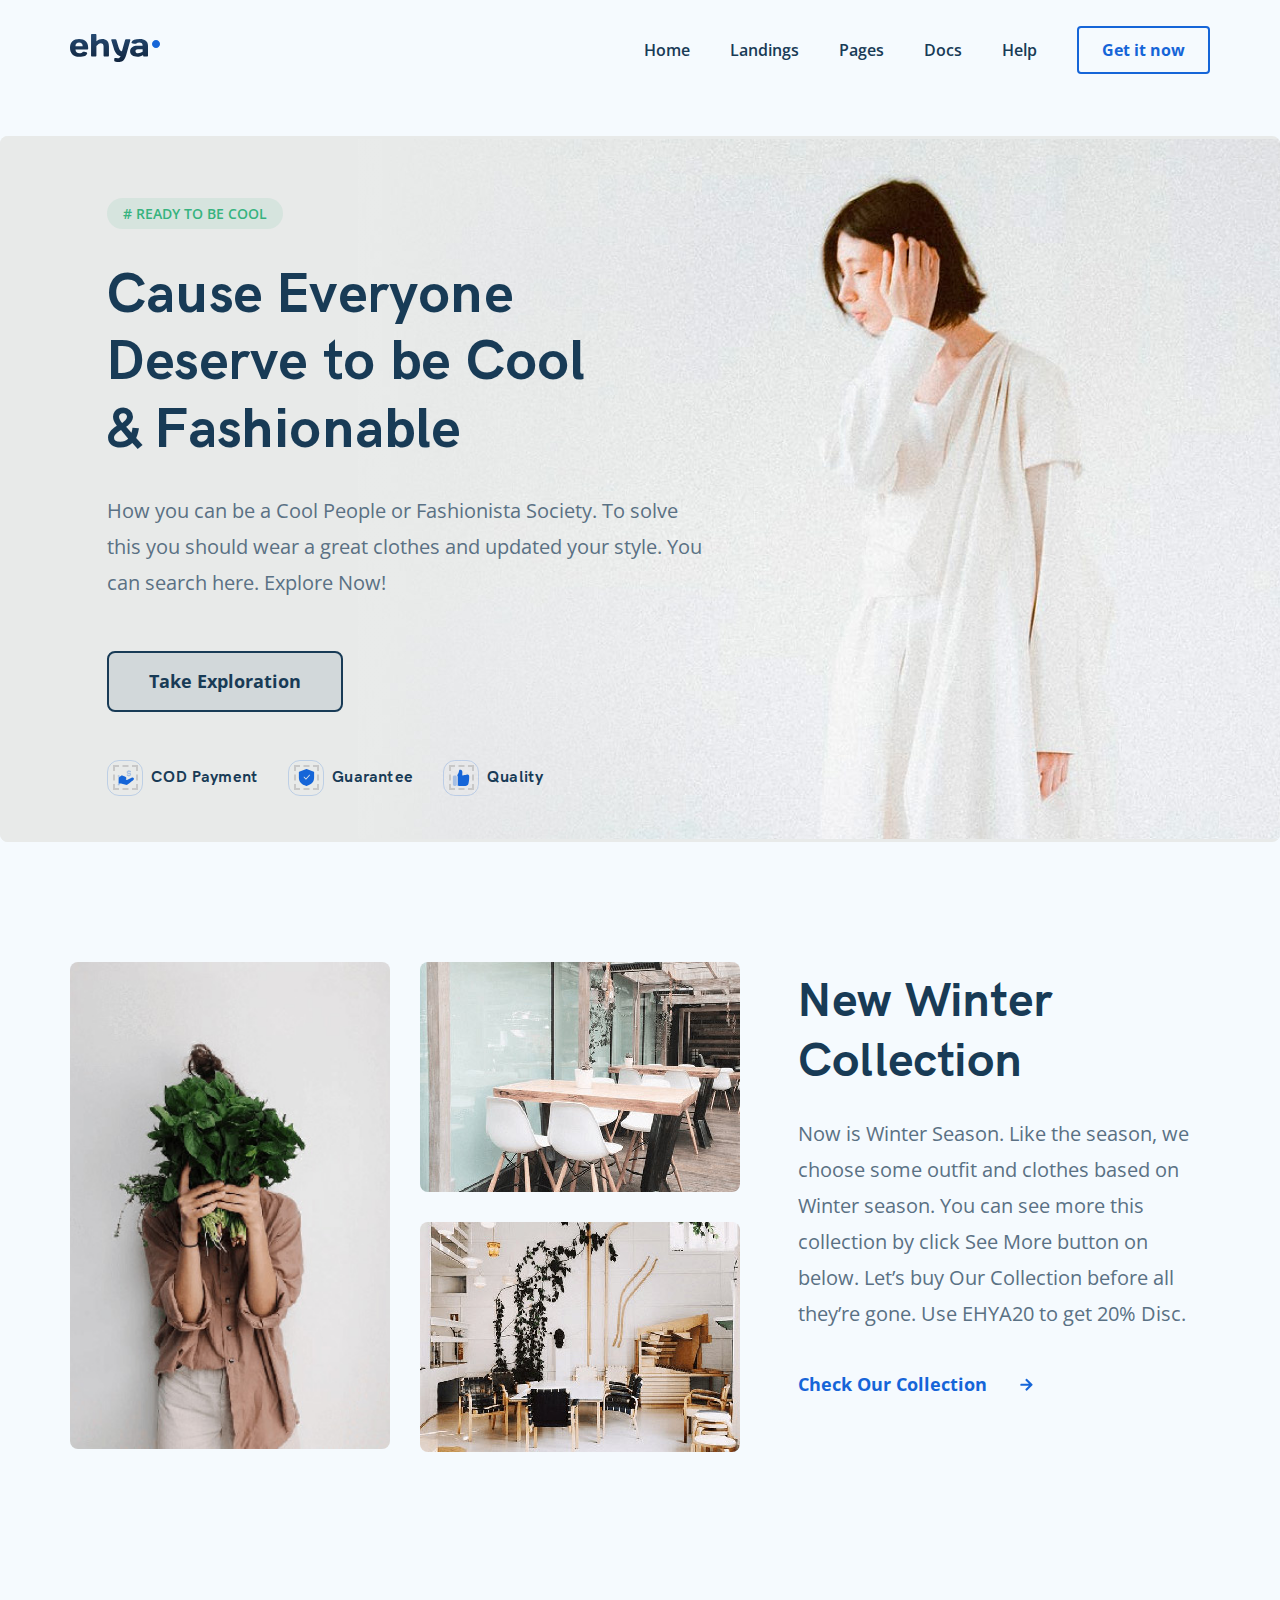
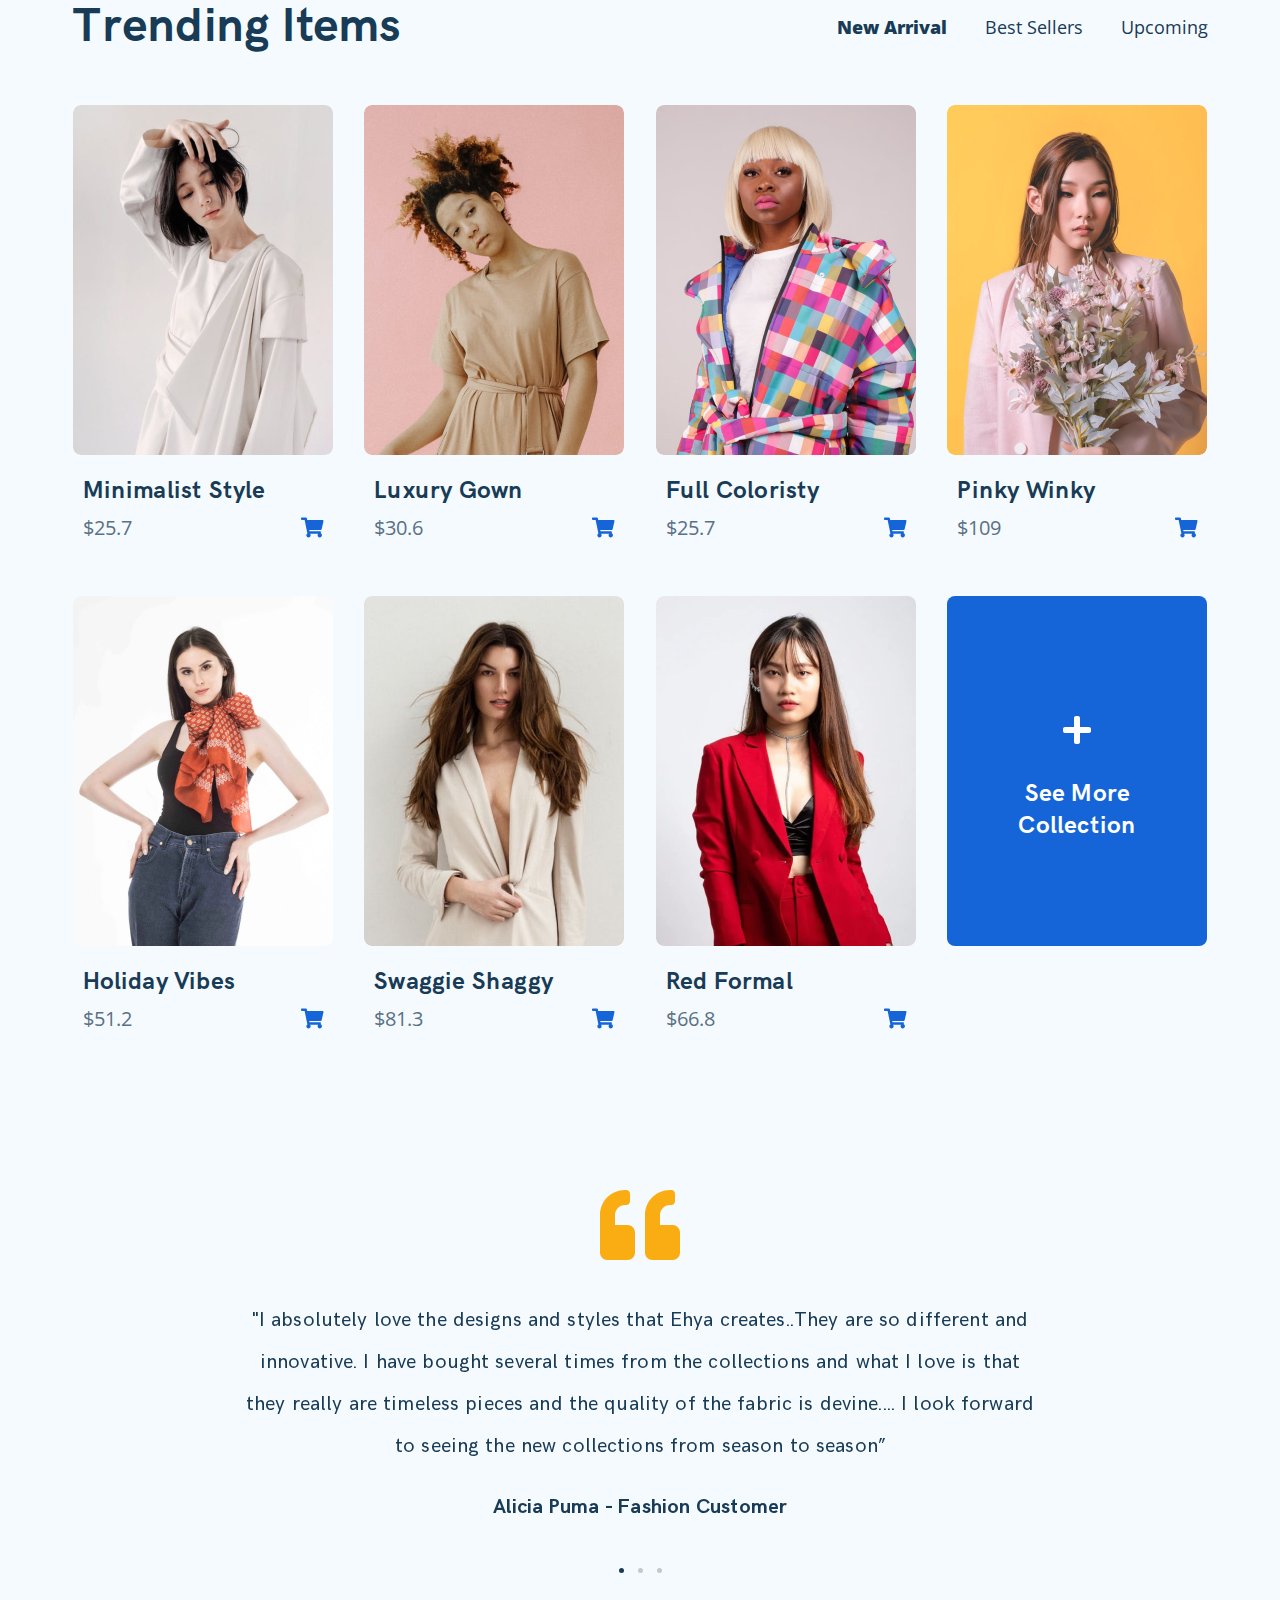
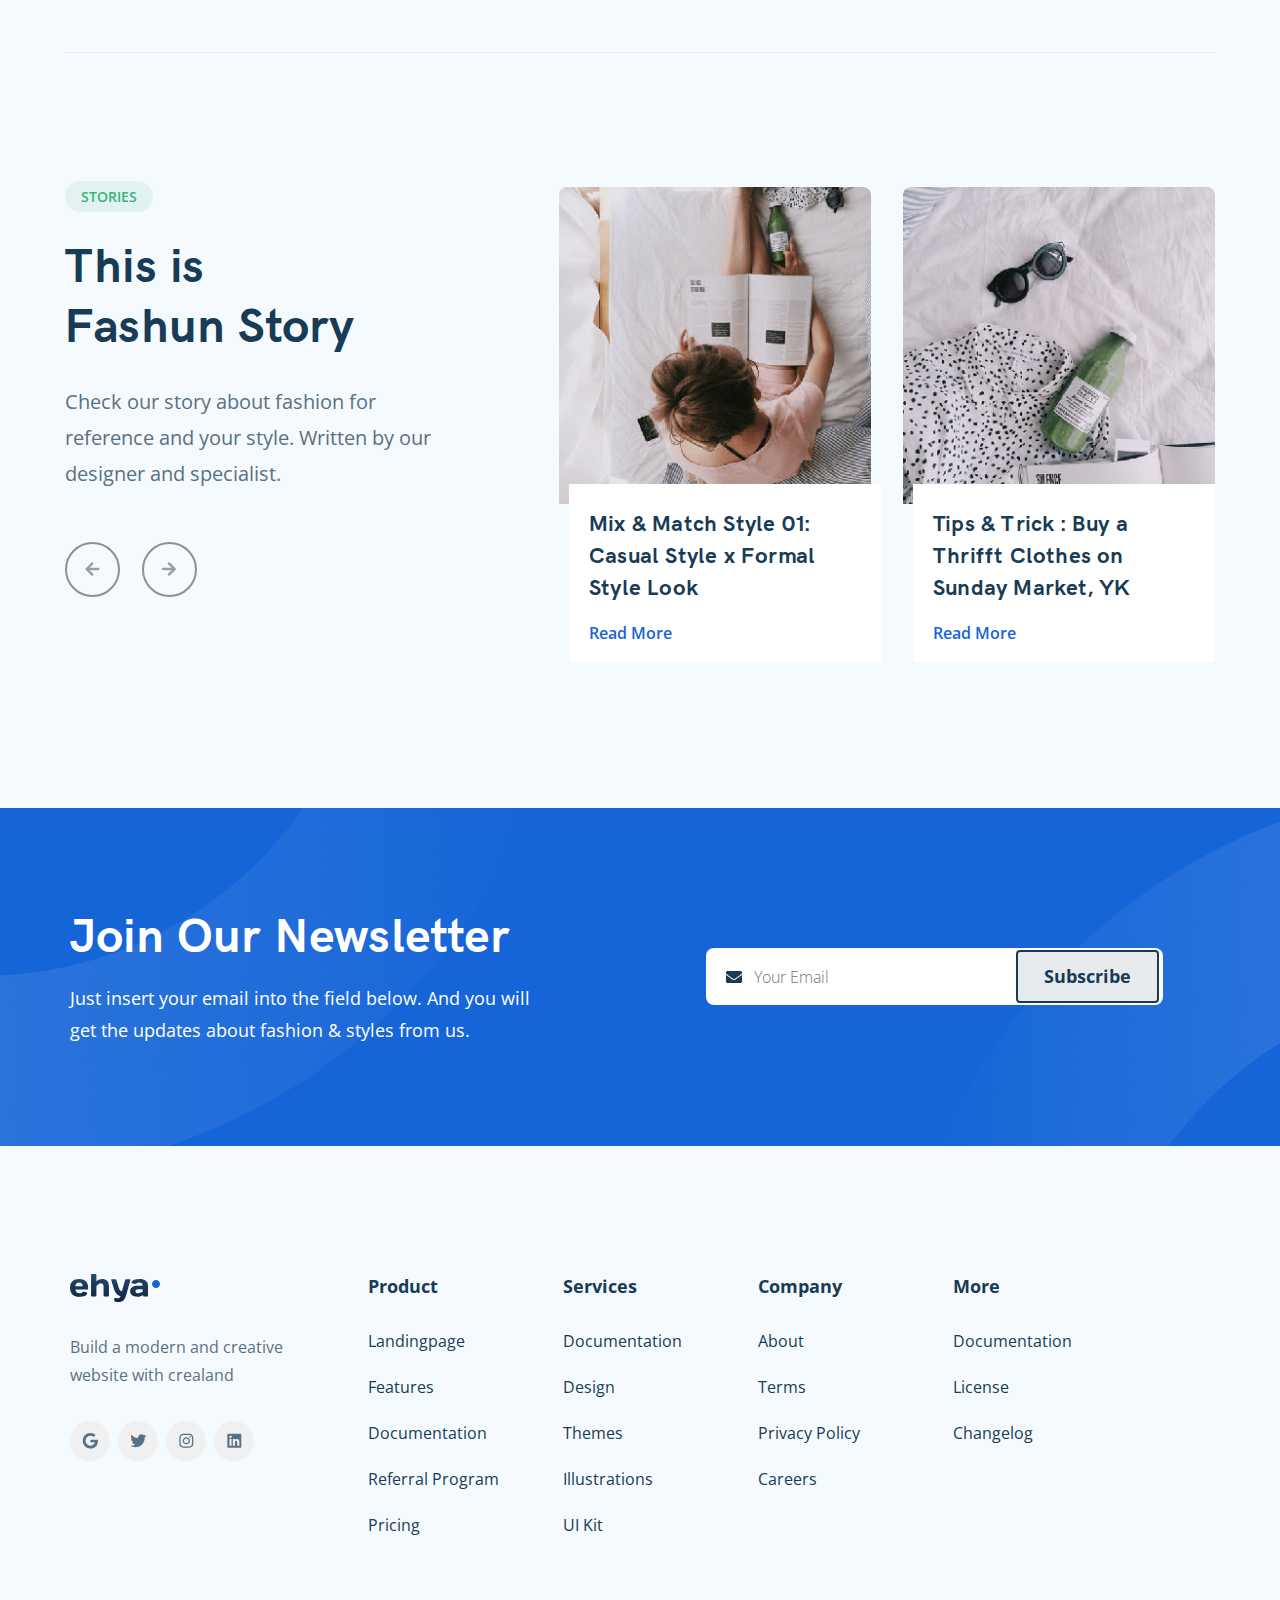
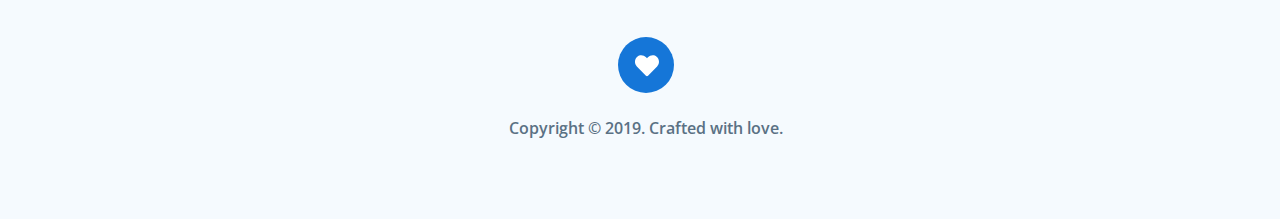
==== commit 9829d356: "added hever efect and gradient" ====
--- a/index.html
+++ b/index.html
@@ -1,684 +1,970 @@
 <!DOCTYPE html>
 <html lang="en">
-
-<head>
-  <meta charset="UTF-8" />
-  <meta name="viewport" content="width=device-width, initial-scale=1.0" />
-  <title>Fashion</title>
-  <link rel="shortcut icon" href="/favicon.ico" type="image/x-icon" />
-  <link rel="icon" href="./favicon.ico" type="image/x-icon" />
-  <link href="https://fonts.googleapis.com/css2?family=Open+Sans:wght@400;600;700&display=swap" rel="stylesheet" />
-  <link rel="stylesheet" href="css/swiper-bundle.min.css" />
-  <link rel="stylesheet" href="css/style.css" />
-</head>
-
-<body>
-  <header class="header">
-    <div class="header-container">
-      <div class="header__block">
-        <a href="index.html" class="header__left">
-          <img src="img/Logo.svg" alt="Image: Logo" />
-        </a>
-        <div class="header__right">
-          <ul class="list-navigation">
-            <li class="list-item"><a href="" class="list-link">Home</a></li>
-            <li class="list-item">
-              <a href="" class="list-link">Landings</a>
-            </li>
-            <li class="list-item"><a href="" class="list-link">Pages</a></li>
-            <li class="list-item"><a href="" class="list-link">Docs</a></li>
-            <li class="list-item"><a href="" class="list-link">Help</a></li>
-          </ul>
-          <button class="button header-button">Get it now</button>
-        </div>
-        <div class="menu-button">
-          <div class="line-center"></div>
-        </div>
+  <head>
+    <meta charset="UTF-8" />
+    <meta name="viewport" content="width=device-width, initial-scale=1.0" />
+    <title>Fashion</title>
+    <link rel="shortcut icon" href="/favicon.ico" type="image/x-icon" />
+    <link rel="icon" href="./favicon.ico" type="image/x-icon" />
+    <link
+      href="https://fonts.googleapis.com/css2?family=Open+Sans:wght@400;600;700&display=swap"
+      rel="stylesheet"
+    />
+    <link rel="stylesheet" href="css/swiper-bundle.min.css" />
+    <link rel="stylesheet" href="css/style.css" />
+  </head>
+
+  <body>
+    <svg
+      style="width: 0; height: 0; position: absolute"
+      aria-hidden="true"
+      focusable="false"
+    >
+      <linearGradient id="google">
+        <stop offset="0%" stop-color="#2b8cf5" />
+        <stop offset="100%" stop-color="#9cf38b" />
+      </linearGradient>
+      <linearGradient id="twitter">
+        <stop offset="0%" stop-color="#0c2eb6" />
+        <stop offset="100%" stop-color="#3b96f8" />
+      </linearGradient>
+      <linearGradient id="instagram">
+        <stop offset="0%" stop-color="#610cb6" />
+        <stop offset="100%" stop-color=" #f00f5e" />
+      </linearGradient>
+      <linearGradient id="logo">
+        <stop offset="0%" stop-color="#254a72" />
+        <stop offset="100%" stop-color=" #1565D8" />
+      </linearGradient>
+    </svg>
+    <header class="header">
+      <div class="header-container">
+        <div class="header__block">
+          <a href="index.html" class="header__left">
+            <svg
+              class="logo-svg"
+              width="90"
+              height="28"
+              viewBox="0 0 90 28"
+              fill="none"
+              xmlns="http://www.w3.org/2000/svg"
+            >
+              <path
+                class="logo-text"
+                fill-rule="evenodd"
+                clip-rule="evenodd"
+                d="M21.0365 0.96875V21.4531C21.0365 21.724 21.1273 21.9505 21.3088 22.1328C21.4903 22.3151 21.7159 22.4062 21.9856 22.4062H25.471C25.7407 22.4062 25.9663 22.3151 26.1478 22.1328C26.3293 21.9505 26.4201 21.724 26.4201 21.4531V12.056C27.9035 10.5664 29.2934 9.23438 30.5901 9.23438C32.5713 9.23438 33.5619 9.99478 33.5619 12.4844V21.4531C33.5619 21.724 33.6527 21.9505 33.8342 22.1328C34.0158 22.3151 34.2414 22.4062 34.5111 22.4062H37.9809C38.2609 22.4062 38.4917 22.3151 38.6732 22.1328C38.8548 21.9505 38.9455 21.724 38.9455 21.4531V12.4844C38.9455 9.9427 38.3128 8.05469 37.0473 6.82031C35.7818 5.58593 34.1402 4.96875 32.1227 4.96875C30.1051 4.96875 28.2043 5.72395 26.4201 7.23438V0.96875C26.4201 0.687499 26.3293 0.45573 26.1478 0.273438C25.9663 0.0911449 25.7407 0 25.471 0H21.9856C21.7159 0 21.4903 0.0911449 21.3088 0.273438C21.1273 0.45573 21.0365 0.687499 21.0365 0.96875ZM2.39617 20.4375C0.798715 18.9167 0 16.7266 0 13.8672C0 11.0078 0.803902 8.8099 2.41173 7.27344C4.01956 5.73697 6.24974 4.96875 9.10233 4.96875C11.9549 4.96875 14.1799 5.71614 15.7774 7.21094C17.3748 8.70574 18.1735 10.8489 18.1735 13.6406V14.5312C18.1735 14.8125 18.0828 15.0443 17.9013 15.2266C17.7197 15.4089 17.4889 15.5 17.2089 15.5H5.49252C5.59625 16.7813 5.9619 17.7135 6.58947 18.2969C7.21704 18.8802 8.22062 19.1719 9.60024 19.1719C10.9799 19.1719 11.9238 18.8594 12.4321 18.2344C12.9404 17.6094 13.9142 17.705 15.4164 17.9157C16.9186 18.1263 17.2575 18.9209 17.2089 19.1719C16.7323 21.6328 14.2357 22.7282 9.08677 22.7188C6.2238 22.7188 3.99362 21.9583 2.39617 20.4375ZM5.4614 12.2031H12.6966C12.5929 9.74478 11.3922 8.51562 9.09455 8.51562C6.79692 8.51562 5.58588 9.74478 5.4614 12.2031ZM45.7762 24.0312L47.8145 24.2969C49.0526 24.2969 49.9748 23.5243 50.581 21.9793C50.592 21.9514 50.5033 21.937 50.3389 21.9102C49.7121 21.8082 47.9841 21.5271 46.4764 19.6383C44.7481 17.4732 44.4913 16.6374 43.8218 14.4584L43.8213 14.457C43.7537 14.2368 43.6818 14.003 43.6038 13.7527L41.2854 6.2058C41.2543 6.12247 41.2387 6.02612 41.2387 5.91674C41.2387 5.80736 41.3036 5.67455 41.4332 5.5183C41.5629 5.36205 41.7574 5.27872 42.0167 5.2683L45.076 5.28125C45.3768 5.28125 45.6647 5.38281 45.9396 5.58594C46.2144 5.78906 46.3934 6.04167 46.4764 6.34375L48.5147 12.9688C49.0229 14.5938 49.539 15.7187 50.0628 16.3438C50.5867 16.9688 51.2065 17.2812 51.9222 17.2812L55.0186 6.34375C55.1015 6.04167 55.2649 5.78906 55.5087 5.58594C55.7524 5.38281 56.0247 5.28125 56.3256 5.28125H59.6086C59.8679 5.28125 60.0598 5.36458 60.1843 5.53125C60.3088 5.69792 60.371 5.83594 60.371 5.94531C60.371 6.05469 60.3607 6.14583 60.3399 6.21875L56.2633 20.8125C55.5372 23.3958 54.6373 25.2396 53.5637 26.3438C52.4901 27.4479 51.1079 28 49.4171 28L48.7672 27.9967C47.4163 27.9822 46.4375 27.9208 45.8306 27.8125C45.1305 27.6875 44.6922 27.5339 44.5159 27.3516C44.3395 27.1693 44.2513 26.9583 44.2513 26.7188V25C44.2513 24.7187 44.3395 24.487 44.5159 24.3047C44.6922 24.1224 44.9204 24.0312 45.2005 24.0312H45.7762ZM62.1448 21.2812C60.7756 20.3229 60.091 18.9688 60.091 17.2188C60.091 15.4688 60.7782 14.125 62.1526 13.1875C63.527 12.25 65.2982 11.7812 67.4662 11.7812H72.6164C72.6164 10.5625 72.3623 9.71354 71.854 9.23438C71.3457 8.75521 70.4562 8.51562 69.1855 8.51562C67.9995 8.51562 67.1434 8.79011 66.617 9.3391L66.5093 9.46094C65.9958 10.0911 64.3795 9.87688 62.9365 9.59891C61.4935 9.32095 61.4001 8.5848 61.5289 8.2017C62.2533 6.04639 65.0155 4.96875 69.8157 4.96875C72.2845 4.96875 74.2657 5.52343 75.7594 6.63281C77.2532 7.74219 78 9.45832 78 11.7812V21.4531C78 21.7344 77.9118 21.9635 77.7355 22.1406C77.5591 22.3177 77.3309 22.4062 77.0509 22.4062H74.0479C73.7678 22.4062 73.5396 22.3151 73.3633 22.1328C73.1869 21.9505 73.0987 21.724 73.0987 21.4531V20.9688C71.4598 22.1458 69.5693 22.7318 67.4273 22.7266C65.2852 22.7214 63.5244 22.2396 62.1448 21.2812ZM67.8396 15.3281H72.6164V17.7656C71.133 18.7031 69.5927 19.1719 67.9952 19.1719C67.1965 19.1719 66.5793 18.9896 66.1436 18.625C65.708 18.2604 65.4901 17.7969 65.4901 17.2344C65.4901 16.6719 65.7002 16.2135 66.1203 15.8594C66.5404 15.5052 67.1135 15.3281 67.8396 15.3281Z"
+                fill="url(#paint0_linear)"
+              />
+              <path
+                class="logo-dot"
+                fill-rule="evenodd"
+                clip-rule="evenodd"
+                d="M86 14C88.2091 14 90 12.2091 90 10C90 7.79086 88.2091 6 86 6C83.7909 6 82 7.79086 82 10C82 12.2091 83.7909 14 86 14Z"
+                fill="#1576D8"
+              />
+              <defs>
+                <linearGradient
+                  id="paint0_linear"
+                  x1="0"
+                  y1="0"
+                  x2="0"
+                  y2="28"
+                  gradientUnits="userSpaceOnUse"
+                >
+                  <stop stop-color="#254A72" />
+                  <stop offset="1" stop-color="#10243E" />
+                </linearGradient>
+              </defs>
+            </svg>
+          </a>
+          <div class="header__right">
+            <ul class="list-navigation">
+              <li class="list-item"><a href="" class="list-link">Home</a></li>
+              <li class="list-item">
+                <a href="" class="list-link">Landings</a>
+              </li>
+              <li class="list-item"><a href="" class="list-link">Pages</a></li>
+              <li class="list-item"><a href="" class="list-link">Docs</a></li>
+              <li class="list-item"><a href="" class="list-link">Help</a></li>
+            </ul>
+            <button class="button header-button">Get it now</button>
+          </div>
+          <div class="menu-button">
+            <div class="line-center"></div>
+          </div>
+        </div>
+        <!-- /.header__block -->
       </div>
-      <!-- /.header__block -->
-    </div>
-    <!-- /.container -->
-  </header>
-  <!--/. header  -->
-  <section class="hero">
-    <div class="hero-container">
-      <div class="hero-block">
-        <a href="#" class="green-block hero__green-block"># READY TO BE COOL</a>
-        <h1 class="hero-title">
-          Cause Everyone <br />
-          Deserve to be Cool <br />
-          & Fashionable
-        </h1>
-        <p class="hero-text">
-          How you can be a Cool People or Fashionista Society. To solve this
-          you should wear a great clothes and updated your style. You can
-          search here. Explore Now!
-        </p>
-        <button class="button hero-button">Take Exploration</button>
-        <div class="hero__footer">
-          <div class="hero__footer-item">
-            <div class="border-round">
-              <div class="border-cube">
-                <img class="hero-icon" src="img/hero/Icon_Get_Money.svg" alt="icon:Get_Money" />
+      <!-- /.container -->
+    </header>
+    <!--/. header  -->
+    <section class="hero">
+      <div class="hero-container">
+        <div class="hero-block">
+          <a href="#" class="green-block hero__green-block"
+            ># READY TO BE COOL</a
+          >
+          <h1 class="hero-title">
+            Cause Everyone <br />
+            Deserve to be Cool <br />
+            & Fashionable
+          </h1>
+          <p class="hero-text">
+            How you can be a Cool People or Fashionista Society. To solve this
+            you should wear a great clothes and updated your style. You can
+            search here. Explore Now!
+          </p>
+          <button class="button hero-button">Take Exploration</button>
+          <div class="hero__footer">
+            <div class="hero__footer-item">
+              <div class="border-round">
+                <div class="border-cube">
+                  <img
+                    class="hero-icon"
+                    src="img/hero/Icon_Get_Money.svg"
+                    alt="icon:Get_Money"
+                  />
+                </div>
               </div>
-            </div>
-            COD Payment
-          </div>
-          <!-- /.footer-item -->
-          <div class="hero__footer-item">
-            <div class="border-round">
-              <div class="border-cube">
-                <img class="hero-icon" src="img/hero/Icon_Protection.svg" alt="icon:Protection" />
+              COD Payment
+            </div>
+            <!-- /.footer-item -->
+            <div class="hero__footer-item">
+              <div class="border-round">
+                <div class="border-cube">
+                  <img
+                    class="hero-icon"
+                    src="img/hero/Icon_Protection.svg"
+                    alt="icon:Protection"
+                  />
+                </div>
               </div>
-            </div>
-            Guarantee
-          </div>
-          <!-- /.footer-item -->
-          <div class="hero__footer-item">
-            <div class="border-round">
-              <div class="border-cube">
-                <img class="hero-icon" src="img/hero/Icon_Like.svg" alt="icon:like" />
+              Guarantee
+            </div>
+            <!-- /.footer-item -->
+            <div class="hero__footer-item">
+              <div class="border-round">
+                <div class="border-cube">
+                  <img
+                    class="hero-icon"
+                    src="img/hero/Icon_Like.svg"
+                    alt="icon:like"
+                  />
+                </div>
               </div>
-            </div>
-            Quality
-          </div>
-          <!-- /.footer-item -->
-        </div>
-        <!-- /.hero-footer -->
+              Quality
+            </div>
+            <!-- /.footer-item -->
+          </div>
+          <!-- /.hero-footer -->
+        </div>
+        <!-- /.block-hero -->
       </div>
-      <!-- /.block-hero -->
-    </div>
-    <!-- /.container-hero -->
-  </section>
-  <!-- /.hero -->
-  <section class="collection">
-    <div class="collection-container">
-      <div class="collection-block">
-        <div class="collection__image">
-          <div class="collection__image-left">
-            <img class="image collection__image-big lazy" src="img/collection/card-1.jpg" alt="Image:collection" />
-          </div>
-
-          <div class="collection__image-right">
-            <img class="image collection__image-small lazy" data-src="img/collection/card-2.jpg" alt="Image:collection"
-              src="#" />
-            <img class="image collection__image-small lazy" data-src="img/collection/card-3.jpg" alt="Image:collection"
-              src="#" />
-          </div>
-        </div>
-        <!-- /.collection__image -->
-        <div class="collection__text">
-          <h2 class="collection__title">New Winter Collection</h2>
-          <p class="collection__description">
-            Now is Winter Season. Like the season, we choose some outfit and
-            clothes based on Winter season. You can see more this collection
-            by click See More button on below. Let’s buy Our Collection before
-            all they’re gone. Use EHYA20 to get 20% Disc.
-          </p>
-          <a href="#" class="button collection__check">
-            Check Our Collection
-            <span class="collection__check-row">
-              <img src="img/collection/row-right.svg" alt="icon:row-right" />
-            </span>
-          </a>
-        </div>
-        <!-- /. collection__text-->
+      <!-- /.container-hero -->
+    </section>
+    <!-- /.hero -->
+    <section class="collection">
+      <div class="collection-container">
+        <div class="collection-block">
+          <div class="collection__image">
+            <div class="collection__image-left">
+              <img
+                class="image collection__image-big lazy"
+                src="img/collection/card-1.jpg"
+                alt="Image:collection"
+              />
+            </div>
+
+            <div class="collection__image-right">
+              <img
+                class="image collection__image-small lazy"
+                data-src="img/collection/card-2.jpg"
+                alt="Image:collection"
+                src="#"
+              />
+              <img
+                class="image collection__image-small lazy"
+                data-src="img/collection/card-3.jpg"
+                alt="Image:collection"
+                src="#"
+              />
+            </div>
+          </div>
+          <!-- /.collection__image -->
+          <div class="collection__text">
+            <h2 class="collection__title">New Winter Collection</h2>
+            <p class="collection__description">
+              Now is Winter Season. Like the season, we choose some outfit and
+              clothes based on Winter season. You can see more this collection
+              by click See More button on below. Let’s buy Our Collection before
+              all they’re gone. Use EHYA20 to get 20% Disc.
+            </p>
+            <a href="#" class="button collection__check">
+              Check Our Collection
+              <span class="collection__check-row">
+                <img src="img/collection/row-right.svg" alt="icon:row-right" />
+              </span>
+            </a>
+          </div>
+          <!-- /. collection__text-->
+        </div>
+        <!--/.collection-block- -->
       </div>
-      <!--/.collection-block- -->
-    </div>
-    <!-- /.container -->
-  </section>
-  <section class="trending">
-    <div class="trending-container">
-      <div class="trending-top">
-        <h2 class="trending__title">Trending Items</h2>
-        <div class="trending__category">
-          <ul class="trending__category-list tabs">
-            <li class="trending__category-item tab tab-title active" data-target="#trending">
-              New Arrival
-            </li>
-            <li class="trending__category-item tab tab-title" data-target="#best-sellers">
-              Best Sellers
-            </li>
-            <li class="trending__category-item tab tab-title" data-target="#upcoming">
-              Upcoming
-            </li>
-          </ul>
-        </div>
-        <!-- /.trending__category -->
-
-        <!-- /.trending-top -->
+      <!-- /.container -->
+    </section>
+    <section class="trending">
+      <div class="trending-container">
+        <div class="trending-top">
+          <h2 class="trending__title">Trending Items</h2>
+          <div class="trending__category">
+            <ul class="trending__category-list tabs">
+              <li
+                class="trending__category-item tab tab-title active"
+                data-target="#trending"
+              >
+                New Arrival
+              </li>
+              <li
+                class="trending__category-item tab tab-title"
+                data-target="#best-sellers"
+              >
+                Best Sellers
+              </li>
+              <li
+                class="trending__category-item tab tab-title"
+                data-target="#upcoming"
+              >
+                Upcoming
+              </li>
+            </ul>
+          </div>
+          <!-- /.trending__category -->
+
+          <!-- /.trending-top -->
+        </div>
+        <div class="trending-block tabs-content visible" id="trending">
+          <div class="trending-card">
+            <div class="trending__wrapper-image trending__card-1"></div>
+            <h3 class="trending-card__title">Minimalist Style</h3>
+            <span class="trending-card__price">$25.7</span>
+            <button class="button trending-card__basket">
+              <img
+                class="icon-basket"
+                src="img/trending/shopping-cart.svg"
+                alt="Icon: bascet"
+              />
+            </button>
+          </div>
+          <!-- /.trending-card -->
+          <div class="trending-card">
+            <div class="trending__wrapper-image trending__card-2"></div>
+            <h3 class="trending-card__title">Luxury Gown</h3>
+            <span class="trending-card__price">$30.6</span>
+            <button class="button trending-card__basket">
+              <img
+                class="icon-basket"
+                src="img/trending/shopping-cart.svg"
+                alt="Icon: bascet"
+              />
+            </button>
+          </div>
+          <!-- /.trending-card -->
+          <div class="trending-card">
+            <div class="trending__wrapper-image trending__card-3"></div>
+            <h3 class="trending-card__title">Full Coloristy</h3>
+            <span class="trending-card__price">$25.7</span>
+            <button class="button trending-card__basket">
+              <img
+                class="icon-basket"
+                src="img/trending/shopping-cart.svg"
+                alt="Icon: bascet"
+              />
+            </button>
+          </div>
+          <!-- /.trending-card -->
+          <div class="trending-card">
+            <div class="trending__wrapper-image trending__card-4"></div>
+            <h3 class="trending-card__title">Pinky Winky</h3>
+            <span class="trending-card__price">$109</span>
+            <button class="button trending-card__basket">
+              <img
+                class="icon-basket"
+                src="img/trending/shopping-cart.svg"
+                alt="Icon: bascet"
+              />
+            </button>
+          </div>
+          <!-- /.trending-card -->
+          <div class="trending-card">
+            <div class="trending__wrapper-image trending__card-5"></div>
+            <h3 class="trending-card__title">Holiday Vibes</h3>
+            <span class="trending-card__price">$51.2</span>
+            <button class="button trending-card__basket">
+              <img
+                class="icon-basket"
+                src="img/trending/shopping-cart.svg"
+                alt="Icon: bascet"
+              />
+            </button>
+          </div>
+          <!-- /.trending-card -->
+          <div class="trending-card">
+            <div class="trending__wrapper-image trending__card-6"></div>
+            <h3 class="trending-card__title">Swaggie Shaggy</h3>
+            <span class="trending-card__price">$81.3</span>
+            <button class="button trending-card__basket">
+              <img
+                class="icon-basket"
+                src="img/trending/shopping-cart.svg"
+                alt="Icon: bascet"
+              />
+            </button>
+          </div>
+          <!-- /.trending-card -->
+          <div class="trending-card">
+            <div class="trending__wrapper-image trending__card-7"></div>
+            <h3 class="trending-card__title">Red Formal</h3>
+            <span class="trending-card__price">$66.8</span>
+            <button class="button trending-card__basket">
+              <img
+                class="icon-basket"
+                src="img/trending/shopping-cart.svg"
+                alt="Icon: bascet"
+              />
+            </button>
+          </div>
+          <!-- /.trending-card -->
+          <button class="button trending-button">
+            <img
+              class="icon-plus"
+              src="img/trending/plus.svg"
+              alt="Icon: plus"
+            />
+            <span class="trending-button__text">See More Collection </span>
+          </button>
+          <!-- /.trending-card -->
+        </div>
+        <!-- /.trending-block -->
+        <div class="trending-block tabs-content" id="best-sellers">
+          <div class="trending-card">
+            <div class="trending__wrapper-image trending__card-3"></div>
+            <h3 class="trending-card__title">Minimalist Style</h3>
+            <span class="trending-card__price">$25.7</span>
+            <button class="button trending-card__basket">
+              <img
+                class="icon-basket"
+                src="img/trending/shopping-cart.svg"
+                alt="Icon: bascet"
+              />
+            </button>
+          </div>
+          <!-- /.trending-card -->
+
+          <div class="trending-card">
+            <div class="trending__wrapper-image trending__card-4"></div>
+            <h3 class="trending-card__title">Pinky Winky</h3>
+            <span class="trending-card__price">$109</span>
+            <button class="button trending-card__basket">
+              <img
+                class="icon-basket"
+                src="img/trending/shopping-cart.svg"
+                alt="Icon: bascet"
+              />
+            </button>
+          </div>
+          <!-- /.trending-card -->
+          <div class="trending-card">
+            <div class="trending__wrapper-image trending__card-2"></div>
+            <h3 class="trending-card__title">Full Coloristy</h3>
+            <span class="trending-card__price">$25.7</span>
+            <button class="button trending-card__basket">
+              <img
+                class="icon-basket"
+                src="img/trending/shopping-cart.svg"
+                alt="Icon: bascet"
+              />
+            </button>
+          </div>
+          <!-- /.trending-card -->
+
+          <div class="trending-card">
+            <div class="trending__wrapper-image trending__card-7"></div>
+            <h3 class="trending-card__title">Swaggie Shaggy</h3>
+            <span class="trending-card__price">$81.3</span>
+            <button class="button trending-card__basket">
+              <img
+                class="icon-basket"
+                src="img/trending/shopping-cart.svg"
+                alt="Icon: bascet"
+              />
+            </button>
+          </div>
+          <!-- /.trending-card -->
+
+          <div class="trending-card">
+            <div class="trending__wrapper-image trending__card-5"></div>
+            <h3 class="trending-card__title">Holiday Vibes</h3>
+            <span class="trending-card__price">$51.2</span>
+            <button class="button trending-card__basket">
+              <img
+                class="icon-basket"
+                src="img/trending/shopping-cart.svg"
+                alt="Icon: bascet"
+              />
+            </button>
+          </div>
+          <!-- /.trending-card -->
+          <button class="button trending-button">
+            <img
+              class="icon-plus"
+              src="img/trending/plus.svg"
+              alt="Icon: plus"
+            />
+            <span class="trending-button__text">See More Collection </span>
+          </button>
+          <!-- /.trending-card -->
+        </div>
+        <!-- /.trending-block -->
+        <div class="trending-block tabs-content" id="upcoming">
+          <!-- /.trending-card -->
+          <div class="trending-card">
+            <div class="trending__wrapper-image trending__card-2"></div>
+            <h3 class="trending-card__title">Luxury Gown</h3>
+            <span class="trending-card__price">$30.6</span>
+            <button class="button trending-card__basket">
+              <img
+                class="icon-basket"
+                src="img/trending/shopping-cart.svg"
+                alt="Icon: bascet"
+              />
+            </button>
+          </div>
+          <!-- /.trending-card -->
+
+          <div class="trending-card">
+            <div class="trending__wrapper-image trending__card-4"></div>
+            <h3 class="trending-card__title">Pinky Winky</h3>
+            <span class="trending-card__price">$109</span>
+            <button class="button trending-card__basket">
+              <img
+                class="icon-basket"
+                src="img/trending/shopping-cart.svg"
+                alt="Icon: bascet"
+              />
+            </button>
+          </div>
+          <!-- /.trending-card -->
+
+          <div class="trending-card">
+            <div class="trending__wrapper-image trending__card-6"></div>
+            <h3 class="trending-card__title">Swaggie Shaggy</h3>
+            <span class="trending-card__price">$81.3</span>
+            <button class="button trending-card__basket">
+              <img
+                class="icon-basket"
+                src="img/trending/shopping-cart.svg"
+                alt="Icon: bascet"
+              />
+            </button>
+          </div>
+          <!-- /.trending-card -->
+          <div class="trending-card">
+            <div class="trending__wrapper-image trending__card-7"></div>
+            <h3 class="trending-card__title">Red Formal</h3>
+            <span class="trending-card__price">$66.8</span>
+            <button class="button trending-card__basket">
+              <img
+                class="icon-basket"
+                src="img/trending/shopping-cart.svg"
+                alt="Icon: bascet"
+              />
+            </button>
+          </div>
+          <!-- /.trending-card -->
+          <button class="button trending-button">
+            <img
+              class="icon-plus"
+              src="img/trending/plus.svg"
+              alt="Icon: plus"
+            />
+            <span class="trending-button__text">See More Collection </span>
+          </button>
+          <!-- /.trending-card -->
+        </div>
+        <!-- /.trending-block -->
       </div>
-      <div class="trending-block tabs-content visible" id="trending">
-        <div class="trending-card">
-          <div class="trending__wrapper-image trending__card-1">
-
-          </div>
-          <h3 class="trending-card__title">Minimalist Style</h3>
-          <span class="trending-card__price">$25.7</span>
-          <button class="button trending-card__basket">
-            <img class="icon-basket" src="img/trending/shopping-cart.svg" alt="Icon: bascet" />
-          </button>
-        </div>
-        <!-- /.trending-card -->
-        <div class="trending-card">
-          <div class="trending__wrapper-image trending__card-2">
-          </div>
-          <h3 class="trending-card__title">Luxury Gown</h3>
-          <span class="trending-card__price">$30.6</span>
-          <button class="button trending-card__basket">
-            <img class="icon-basket" src="img/trending/shopping-cart.svg" alt="Icon: bascet" />
-          </button>
-        </div>
-        <!-- /.trending-card -->
-        <div class="trending-card">
-          <div class="trending__wrapper-image trending__card-3">
-
-          </div>
-          <h3 class="trending-card__title">Full Coloristy</h3>
-          <span class="trending-card__price">$25.7</span>
-          <button class="button trending-card__basket">
-            <img class="icon-basket" src="img/trending/shopping-cart.svg" alt="Icon: bascet" />
-          </button>
-        </div>
-        <!-- /.trending-card -->
-        <div class="trending-card">
-          <div class="trending__wrapper-image trending__card-4">
-
-          </div>
-          <h3 class="trending-card__title">Pinky Winky</h3>
-          <span class="trending-card__price">$109</span>
-          <button class="button trending-card__basket">
-            <img class="icon-basket" src="img/trending/shopping-cart.svg" alt="Icon: bascet" />
-          </button>
-        </div>
-        <!-- /.trending-card -->
-        <div class="trending-card">
-          <div class="trending__wrapper-image trending__card-5">
-
-          </div>
-          <h3 class="trending-card__title">Holiday Vibes</h3>
-          <span class="trending-card__price">$51.2</span>
-          <button class="button trending-card__basket">
-            <img class="icon-basket" src="img/trending/shopping-cart.svg" alt="Icon: bascet" />
-          </button>
-        </div>
-        <!-- /.trending-card -->
-        <div class="trending-card">
-          <div class="trending__wrapper-image trending__card-6">
-
-          </div>
-          <h3 class="trending-card__title">Swaggie Shaggy</h3>
-          <span class="trending-card__price">$81.3</span>
-          <button class="button trending-card__basket">
-            <img class="icon-basket" src="img/trending/shopping-cart.svg" alt="Icon: bascet" />
-          </button>
-        </div>
-        <!-- /.trending-card -->
-        <div class="trending-card">
-          <div class="trending__wrapper-image trending__card-7">
-
-          </div>
-          <h3 class="trending-card__title">Red Formal</h3>
-          <span class="trending-card__price">$66.8</span>
-          <button class="button trending-card__basket">
-            <img class="icon-basket" src="img/trending/shopping-cart.svg" alt="Icon: bascet" />
-          </button>
-        </div>
-        <!-- /.trending-card -->
-        <button class="button trending-button">
-          <img class="icon-plus" src="img/trending/plus.svg" alt="Icon: plus" />
-          <span class="trending-button__text">See More Collection </span>
-        </button>
-        <!-- /.trending-card -->
-      </div>
-      <!-- /.trending-block -->
-      <div class="trending-block tabs-content" id="best-sellers">
-        <div class="trending-card">
-          <div class="trending__wrapper-image trending__card-3">
-
-          </div>
-          <h3 class="trending-card__title">Minimalist Style</h3>
-          <span class="trending-card__price">$25.7</span>
-          <button class="button trending-card__basket">
-            <img class="icon-basket" src="img/trending/shopping-cart.svg" alt="Icon: bascet" />
-          </button>
-        </div>
-        <!-- /.trending-card -->
-
-        <div class="trending-card">
-          <div class="trending__wrapper-image trending__card-4">
-
-          </div>
-          <h3 class="trending-card__title">Pinky Winky</h3>
-          <span class="trending-card__price">$109</span>
-          <button class="button trending-card__basket">
-            <img class="icon-basket" src="img/trending/shopping-cart.svg" alt="Icon: bascet" />
-          </button>
-        </div>
-        <!-- /.trending-card -->
-        <div class="trending-card">
-          <div class="trending__wrapper-image trending__card-2">
-
-          </div>
-          <h3 class="trending-card__title">Full Coloristy</h3>
-          <span class="trending-card__price">$25.7</span>
-          <button class="button trending-card__basket">
-            <img class="icon-basket" src="img/trending/shopping-cart.svg" alt="Icon: bascet" />
-          </button>
-        </div>
-        <!-- /.trending-card -->
-
-        <div class="trending-card">
-          <div class="trending__wrapper-image trending__card-7">
-
-          </div>
-          <h3 class="trending-card__title">Swaggie Shaggy</h3>
-          <span class="trending-card__price">$81.3</span>
-          <button class="button trending-card__basket">
-            <img class="icon-basket" src="img/trending/shopping-cart.svg" alt="Icon: bascet" />
-          </button>
-        </div>
-        <!-- /.trending-card -->
-
-        <div class="trending-card">
-          <div class="trending__wrapper-image trending__card-5">
-
-          </div>
-          <h3 class="trending-card__title">Holiday Vibes</h3>
-          <span class="trending-card__price">$51.2</span>
-          <button class="button trending-card__basket">
-            <img class="icon-basket" src="img/trending/shopping-cart.svg" alt="Icon: bascet" />
-          </button>
-        </div>
-        <!-- /.trending-card -->
-        <button class="button trending-button">
-          <img class="icon-plus" src="img/trending/plus.svg" alt="Icon: plus" />
-          <span class="trending-button__text">See More Collection </span>
-        </button>
-        <!-- /.trending-card -->
-      </div>
-      <!-- /.trending-block -->
-      <div class="trending-block tabs-content" id="upcoming">
-        <!-- /.trending-card -->
-        <div class="trending-card">
-          <div class="trending__wrapper-image trending__card-2">
-
-          </div>
-          <h3 class="trending-card__title">Luxury Gown</h3>
-          <span class="trending-card__price">$30.6</span>
-          <button class="button trending-card__basket">
-            <img class="icon-basket" src="img/trending/shopping-cart.svg" alt="Icon: bascet" />
-          </button>
-        </div>
-        <!-- /.trending-card -->
-
-        <div class="trending-card">
-          <div class="trending__wrapper-image trending__card-4">
-
-          </div>
-          <h3 class="trending-card__title">Pinky Winky</h3>
-          <span class="trending-card__price">$109</span>
-          <button class="button trending-card__basket">
-            <img class="icon-basket" src="img/trending/shopping-cart.svg" alt="Icon: bascet" />
-          </button>
-        </div>
-        <!-- /.trending-card -->
-
-        <div class="trending-card">
-          <div class="trending__wrapper-image trending__card-6">
-
-          </div>
-          <h3 class="trending-card__title">Swaggie Shaggy</h3>
-          <span class="trending-card__price">$81.3</span>
-          <button class="button trending-card__basket">
-            <img class="icon-basket" src="img/trending/shopping-cart.svg" alt="Icon: bascet" />
-          </button>
-        </div>
-        <!-- /.trending-card -->
-        <div class="trending-card">
-          <div class="trending__wrapper-image trending__card-7">
-
-          </div>
-          <h3 class="trending-card__title">Red Formal</h3>
-          <span class="trending-card__price">$66.8</span>
-          <button class="button trending-card__basket">
-            <img class="icon-basket" src="img/trending/shopping-cart.svg" alt="Icon: bascet" />
-          </button>
-        </div>
-        <!-- /.trending-card -->
-        <button class="button trending-button">
-          <img class="icon-plus" src="img/trending/plus.svg" alt="Icon: plus" />
-          <span class="trending-button__text">See More Collection </span>
-        </button>
-        <!-- /.trending-card -->
-      </div>
-      <!-- /.trending-block -->
-    </div>
-
-    <!-- /.container -->
-  </section>
-  <div class="reviews">
-    <div class="reviews-container">
-      <div class="swiper-reviews">
-        <!-- Additional required wrapper -->
-        <div class="swiper-wrapper">
-          <!-- Slides -->
-          <div class="swiper-slide">
-            <div class="reviews-block">
-              <!-- <img class="icon-quote" src="img/trending/quote-left.svg" alt="Icon: quote" /> -->
-              <picture class="icon-quote">
-                <source srcset="img/trending/quote-left-mb.svg" media="(max-width: 576px) ">
-                <img src="img/trending/quote-left.svg" alt="Icon: quote">
-              </picture>
-              <p class="reviews-text">
-                "I absolutely love the designs and styles that Ehya
-                creates..They are so different and innovative. I have bought
-                several times from the collections and what I love is that
-                they really are timeless pieces and the quality of the fabric
-                is devine.... I look forward to seeing the new collections
-                from season to season”
-              </p>
-              <span class="reviews-name reviews-name_desktop">Alicia Puma - Fashun Customer
-              </span>
-              <span class="reviews-name reviews-name_mobile">- Alicia Puma - Fashun Customer
-              </span>
-            </div>
-            <!--/.reviews-block-->
-          </div>
-          <div class="swiper-slide">
-            <div class="reviews-block">
-              <picture class="icon-quote">
-                <source srcset="img/trending/quote-left-mb.svg" media="(max-width: 576px) ">
-                <img src="img/trending/quote-left.svg" alt="Icon: quote">
-              </picture>
-              <p class="reviews-text">
-                "I absolutely love the designs and styles that Ehya
-                creates..They are so different and innovative. I have bought
-                several times from the collections and what I love is that
-                they really are timeless pieces and the quality of the fabric
-                is devine.... I look forward to seeing the new collections
-                from season to season”
-              </p>
-              <span class="reviews-name reviews-name_desktop">Alicia Puma - Fashun Customer
-              </span>
-              <span class="reviews-name reviews-name_mobile">- Alicia Puma - Fashun Customer
-              </span>
-            </div>
-            <!--/.reviews-block-->
-          </div>
-          <div class="swiper-slide">
-            <div class="reviews-block">
-              <picture class="icon-quote">
-                <source srcset="img/trending/quote-left-mb.svg" media="(max-width: 576px) ">
-                <img src="img/trending/quote-left.svg" alt="Icon: quote">
-              </picture>
-              <p class="reviews-text">
-                "I absolutely love the designs and styles that Ehya
-                creates..They are so different and innovative. I have bought
-                several times from the collections and what I love is that
-                they really are timeless pieces and the quality of the fabric
-                is devine.... I look forward to seeing the new collections
-                from season to season”
-              </p>
-              <span class="reviews-name reviews-name_desktop">Alicia Puma - Fashun Customer
-              </span>
-              <span class="reviews-name reviews-name_mobile">- Alicia Puma - Fashun Customer
-              </span>
-            </div>
-            <!--/.reviews-block-->
-          </div>
-        </div>
-        <!-- If we need pagination -->
-        <div class="swiper-pagination"></div>
-      </div>
-    </div>
-    <!-- /.container -->
-  </div>
-  <section class="story">
-    <div class="story-container">
-      <div class="story-block">
-        <div class="story-block__text">
-          <a href="#" class="green-block story__green-block">Stories</a>
-          <h2 class="story__title">This is Fashun Story</h2>
-          <p class="story__description">
-            Check our story about fashion for reference and your style.
-            Written by our designer and specialist.
-          </p>
-          <div class="story__button">
-            <button class="button story__button-left">
-              <!-- <img class="row-left" src="img/stories/row-left.svg" alt="Icon: row-left" /> -->
-            </button>
-            <button class="button story__button-right">
-              <!-- <img class="row-rigt" src="img/stories/row-right.svg" alt="Icon: row-right" /> -->
-            </button>
-          </div>
-          <!-- /.story__button -->
-        </div>
-        <!-- ./story-block__text -->
-
-        <!-- Slider main container -->
-        <div class="swiper-container">
+
+      <!-- /.container -->
+    </section>
+    <div class="reviews">
+      <div class="reviews-container">
+        <div class="swiper-reviews">
           <!-- Additional required wrapper -->
           <div class="swiper-wrapper">
             <!-- Slides -->
-
-            <div class="swiper-slide story__wrapper-cards">
-              <div class="story-card">
-                <img class="story-card__image lazy" src="img/stories/card-1.jpg" alt="Image: story" />
-                <div class="story-card__text">
-                  <div class="story-card__title">
-                    Mix & Match Style 01: Casual Style x Formal Style Look
+            <div class="swiper-slide">
+              <div class="reviews-block">
+                <!-- <img class="icon-quote" src="img/trending/quote-left.svg" alt="Icon: quote" /> -->
+                <picture class="icon-quote">
+                  <source
+                    srcset="img/trending/quote-left-mb.svg"
+                    media="(max-width: 576px) "
+                  />
+                  <img src="img/trending/quote-left.svg" alt="Icon: quote" />
+                </picture>
+                <p class="reviews-text">
+                  "I absolutely love the designs and styles that Ehya
+                  creates..They are so different and innovative. I have bought
+                  several times from the collections and what I love is that
+                  they really are timeless pieces and the quality of the fabric
+                  is devine.... I look forward to seeing the new collections
+                  from season to season”
+                </p>
+                <span class="reviews-name reviews-name_desktop"
+                  >Alicia Puma - Fashion Customer
+                </span>
+                <span class="reviews-name reviews-name_mobile"
+                  >- Alicia Puma - Fashion Customer
+                </span>
+              </div>
+              <!--/.reviews-block-->
+            </div>
+            <div class="swiper-slide">
+              <div class="reviews-block">
+                <picture class="icon-quote">
+                  <source
+                    srcset="img/trending/quote-left-mb.svg"
+                    media="(max-width: 576px) "
+                  />
+                  <img src="img/trending/quote-left.svg" alt="Icon: quote" />
+                </picture>
+                <p class="reviews-text">
+                  ” Lorem ipsum dolor sit amet, consectetur adipisicing elit.
+                  Recusandae iusto, fugiat accusamus excepturi aut dolore,
+                  explicabo quo magnam eaque harum quis hic animi tenetur quae
+                  vero architecto, fuga rem! Consequuntur. ”
+                </p>
+                <span class="reviews-name reviews-name_desktop"
+                  >Jhon Fige - Model Critic
+                </span>
+                <span class="reviews-name reviews-name_mobile"
+                  >- Jhon Fige - Model Critic
+                </span>
+              </div>
+              <!--/.reviews-block-->
+            </div>
+            <div class="swiper-slide">
+              <div class="reviews-block">
+                <picture class="icon-quote">
+                  <source
+                    srcset="img/trending/quote-left-mb.svg"
+                    media="(max-width: 576px) "
+                  />
+                  <img src="img/trending/quote-left.svg" alt="Icon: quote" />
+                </picture>
+                <p class="reviews-text">
+                  " Lorem ipsum dolor sit amet consectetur adipisicing elit. Eos
+                  quasi odit modi aut, maiores ratione blanditiis pariatur
+                  reiciendis! Numquam vero sed eaque iusto soluta ab fuga,
+                  aliquam dolores nulla deserunt. ”
+                </p>
+                <span class="reviews-name reviews-name_desktop"
+                  >Alex Gumaine - Fashion Man
+                </span>
+                <span class="reviews-name reviews-name_mobile"
+                  >- Alex Gumaine - Fashion Man
+                </span>
+              </div>
+              <!--/.reviews-block-->
+            </div>
+          </div>
+          <!-- If we need pagination -->
+          <div class="swiper-pagination"></div>
+        </div>
+      </div>
+      <!-- /.container -->
+    </div>
+    <section class="story">
+      <div class="story-container">
+        <div class="story-block">
+          <div class="story-block__text">
+            <a href="#" class="green-block story__green-block">Stories</a>
+            <h2 class="story__title">This is Fashun Story</h2>
+            <p class="story__description">
+              Check our story about fashion for reference and your style.
+              Written by our designer and specialist.
+            </p>
+            <div class="story__button">
+              <button class="button story__button-left">
+                <!-- <img class="row-left" src="img/stories/row-left.svg" alt="Icon: row-left" /> -->
+              </button>
+              <button class="button story__button-right">
+                <!-- <img class="row-rigt" src="img/stories/row-right.svg" alt="Icon: row-right" /> -->
+              </button>
+            </div>
+            <!-- /.story__button -->
+          </div>
+          <!-- ./story-block__text -->
+
+          <!-- Slider main container -->
+          <div class="swiper-container">
+            <!-- Additional required wrapper -->
+            <div class="swiper-wrapper">
+              <!-- Slides -->
+
+              <div class="swiper-slide story__wrapper-cards">
+                <div class="story-card">
+                  <img
+                    class="story-card__image lazy"
+                    src="img/stories/card-1.jpg"
+                    alt="Image: story"
+                  />
+                  <div class="story-card__text">
+                    <div class="story-card__title">
+                      Mix & Match Style 01: Casual Style x Formal Style Look
+                    </div>
+                    <a class="story-card__read" href="#">Read More</a>
                   </div>
-                  <a class="story-card__read" href="#">Read More</a>
                 </div>
+                <!-- /.story-card -->
+
+                <div class="story-card">
+                  <img
+                    class="story-card__image lazy"
+                    src="img/stories/card-2.jpg"
+                    alt="Image: story"
+                  />
+                  <div class="story-card__text">
+                    <div class="story-card__title">
+                      Tips & Trick : Buy a Thrifft Clothes on Sunday Market, YK
+                    </div>
+                    <a class="story-card__read" href="#">Read More</a>
+                  </div>
+                </div>
+                <!-- /.story-card -->
               </div>
-              <!-- /.story-card -->
-
-              <div class="story-card">
-                <img class="story-card__image lazy" src="img/stories/card-2.jpg" alt="Image: story" />
-                <div class="story-card__text">
-                  <div class="story-card__title">
-                    Tips & Trick : Buy a Thrifft Clothes on Sunday Market, YK
+              <!-- /.story__wrapper-cards -->
+              <div class="swiper-slide story__wrapper-cards">
+                <div class="story-card">
+                  <img
+                    class="story-card__image lazy"
+                    src="img/stories/card-3.jpg"
+                    alt="Image: story"
+                  />
+                  <div class="story-card__text">
+                    <div class="story-card__title">
+                      Tips & Trick : Buy a Thrifft Clothes on Sunday Market, YK
+                    </div>
+                    <a class="story-card__read" href="#">Read More</a>
                   </div>
-                  <a class="story-card__read" href="#">Read More</a>
                 </div>
+                <!-- /.story-card -->
+
+                <div class="story-card">
+                  <img
+                    class="story-card__image lazy"
+                    src="img/stories/card-4.jpg"
+                    alt="Image: story"
+                  />
+                  <div class="story-card__text">
+                    <div class="story-card__title">
+                      Mix & Match Style 01: Casual Style x Formal Style Look
+                    </div>
+                    <a class="story-card__read" href="#">Read More</a>
+                  </div>
+                </div>
+                <!-- /.story-card -->
               </div>
-              <!-- /.story-card -->
-            </div>
-            <!-- /.story__wrapper-cards -->
-            <div class="swiper-slide story__wrapper-cards">
-              <div class="story-card">
-                <img class="story-card__image lazy" src="img/stories/card-2.jpg" alt="Image: story" />
-                <div class="story-card__text">
-                  <div class="story-card__title">
-                    Tips & Trick : Buy a Thrifft Clothes on Sunday Market, YK
+              <!-- /.story__wrapper-cards -->
+              <div class="swiper-slide story__wrapper-cards">
+                <div class="story-card">
+                  <img
+                    class="story-card__image lazy"
+                    src="img/stories/card-5.jpg"
+                    alt="Image: story"
+                  />
+                  <div class="story-card__text">
+                    <div class="story-card__title">
+                      Mix & Match Style 01: Casual Style x Formal Style Look
+                    </div>
+                    <a class="story-card__read" href="#">Read More</a>
                   </div>
-                  <a class="story-card__read" href="#">Read More</a>
                 </div>
+                <!-- /.story-card -->
+
+                <div class="story-card">
+                  <img
+                    class="story-card__image lazy"
+                    src="img/stories/card-6.jpg"
+                    alt="Image: story"
+                  />
+                  <div class="story-card__text">
+                    <div class="story-card__title">
+                      Tips & Trick : Buy a Thrifft Clothes on Sunday Market, YK
+                    </div>
+                    <a class="story-card__read" href="#">Read More</a>
+                  </div>
+                </div>
+                <!-- /.story-card -->
               </div>
-              <!-- /.story-card -->
-
-              <div class="story-card">
-                <img class="story-card__image lazy" src="img/stories/card-1.jpg" alt="Image: story" />
-                <div class="story-card__text">
-                  <div class="story-card__title">
-                    Mix & Match Style 01: Casual Style x Formal Style Look
-                  </div>
-                  <a class="story-card__read" href="#">Read More</a>
-                </div>
-              </div>
-              <!-- /.story-card -->
-            </div>
-            <!-- /.story__wrapper-cards -->
-            <div class="swiper-slide story__wrapper-cards">
-              <div class="story-card">
-                <img class="story-card__image lazy" src="img/stories/card-2.jpg" alt="Image: story" />
-                <div class="story-card__text">
-                  <div class="story-card__title">
-                    Mix & Match Style 01: Casual Style x Formal Style Look
-                  </div>
-                  <a class="story-card__read" href="#">Read More</a>
-                </div>
-              </div>
-              <!-- /.story-card -->
-
-              <div class="story-card">
-                <img class="story-card__image lazy" src="img/stories/card-1.jpg" alt="Image: story" />
-                <div class="story-card__text">
-                  <div class="story-card__title">
-                    Tips & Trick : Buy a Thrifft Clothes on Sunday Market, YK
-                  </div>
-                  <a class="story-card__read" href="#">Read More</a>
-                </div>
-              </div>
-              <!-- /.story-card -->
-            </div>
-            <!-- /.story__wrapper-cards -->
-          </div>
-        </div>
+              <!-- /.story__wrapper-cards -->
+            </div>
+          </div>
+        </div>
+        <!-- /.story-block-->
       </div>
-      <!-- /.story-block-->
-    </div>
-    <!-- /.container -->
-  </section>
-  <section class="newsletter">
-    <div class="newsletter-container">
-      <div class="newsletter-block">
-        <div class="newsletter-text">
-          <h2 class="newsletter-title">Join Our Newsletter</h2>
-          <p class="newsletter-description">
-            Just insert your email into the field below. And you will get the
-            updates about fashion & styles from us.
-          </p>
-        </div>
-        <form action="send.php" method="post" class="form subscribe newsletter__subscribe">
-          <input type="email" placeholder="Your Email " class="subscribe__input" name="email" required />
-          <button class="subscribe__button" name="subscription">
-            Subscribe
-          </button>
-        </form>
+      <!-- /.container -->
+    </section>
+    <section class="newsletter">
+      <div class="newsletter-container">
+        <div class="newsletter-block">
+          <div class="newsletter-text">
+            <h2 class="newsletter-title">Join Our Newsletter</h2>
+            <p class="newsletter-description">
+              Just insert your email into the field below. And you will get the
+              updates about fashion & styles from us.
+            </p>
+          </div>
+          <form
+            action="send.php"
+            method="post"
+            class="form subscribe newsletter__subscribe"
+          >
+            <input
+              type="email"
+              placeholder="Your Email "
+              class="subscribe__input"
+              name="email"
+              required
+            />
+            <button class="subscribe__button" name="subscription">
+              Subscribe
+            </button>
+          </form>
+        </div>
       </div>
-    </div>
-  </section>
-  <footer class="footer">
-    <div class="footer-container">
-      <div class="footer__main-block">
-        <div class="footer__block">
-          <a href="index.html" class="footer__block-logo">
-            <img src="img/Logo.svg" alt="Image: logo" />
-          </a>
-          <span class="footer__logo-text">Build a modern and creative website with crealand
-          </span>
-          <div class="footer__logo-social">
-            <a href="https://www.google.com/" target="_blank" class="footer__social">
-              <img class="footer__social-image" src="img/footer/google.svg" alt="Icon: google" />
+    </section>
+    <footer class="footer">
+      <div class="footer-container">
+        <div class="footer__main-block">
+          <div class="footer__block">
+            <a href="index.html" class="footer__block-logo">
+              <svg
+                class="logo-svg"
+                width="90"
+                height="28"
+                viewBox="0 0 90 28"
+                fill="none"
+                xmlns="http://www.w3.org/2000/svg"
+              >
+                <path
+                  class="logo-text"
+                  fill-rule="evenodd"
+                  clip-rule="evenodd"
+                  d="M21.0365 0.96875V21.4531C21.0365 21.724 21.1273 21.9505 21.3088 22.1328C21.4903 22.3151 21.7159 22.4062 21.9856 22.4062H25.471C25.7407 22.4062 25.9663 22.3151 26.1478 22.1328C26.3293 21.9505 26.4201 21.724 26.4201 21.4531V12.056C27.9035 10.5664 29.2934 9.23438 30.5901 9.23438C32.5713 9.23438 33.5619 9.99478 33.5619 12.4844V21.4531C33.5619 21.724 33.6527 21.9505 33.8342 22.1328C34.0158 22.3151 34.2414 22.4062 34.5111 22.4062H37.9809C38.2609 22.4062 38.4917 22.3151 38.6732 22.1328C38.8548 21.9505 38.9455 21.724 38.9455 21.4531V12.4844C38.9455 9.9427 38.3128 8.05469 37.0473 6.82031C35.7818 5.58593 34.1402 4.96875 32.1227 4.96875C30.1051 4.96875 28.2043 5.72395 26.4201 7.23438V0.96875C26.4201 0.687499 26.3293 0.45573 26.1478 0.273438C25.9663 0.0911449 25.7407 0 25.471 0H21.9856C21.7159 0 21.4903 0.0911449 21.3088 0.273438C21.1273 0.45573 21.0365 0.687499 21.0365 0.96875ZM2.39617 20.4375C0.798715 18.9167 0 16.7266 0 13.8672C0 11.0078 0.803902 8.8099 2.41173 7.27344C4.01956 5.73697 6.24974 4.96875 9.10233 4.96875C11.9549 4.96875 14.1799 5.71614 15.7774 7.21094C17.3748 8.70574 18.1735 10.8489 18.1735 13.6406V14.5312C18.1735 14.8125 18.0828 15.0443 17.9013 15.2266C17.7197 15.4089 17.4889 15.5 17.2089 15.5H5.49252C5.59625 16.7813 5.9619 17.7135 6.58947 18.2969C7.21704 18.8802 8.22062 19.1719 9.60024 19.1719C10.9799 19.1719 11.9238 18.8594 12.4321 18.2344C12.9404 17.6094 13.9142 17.705 15.4164 17.9157C16.9186 18.1263 17.2575 18.9209 17.2089 19.1719C16.7323 21.6328 14.2357 22.7282 9.08677 22.7188C6.2238 22.7188 3.99362 21.9583 2.39617 20.4375ZM5.4614 12.2031H12.6966C12.5929 9.74478 11.3922 8.51562 9.09455 8.51562C6.79692 8.51562 5.58588 9.74478 5.4614 12.2031ZM45.7762 24.0312L47.8145 24.2969C49.0526 24.2969 49.9748 23.5243 50.581 21.9793C50.592 21.9514 50.5033 21.937 50.3389 21.9102C49.7121 21.8082 47.9841 21.5271 46.4764 19.6383C44.7481 17.4732 44.4913 16.6374 43.8218 14.4584L43.8213 14.457C43.7537 14.2368 43.6818 14.003 43.6038 13.7527L41.2854 6.2058C41.2543 6.12247 41.2387 6.02612 41.2387 5.91674C41.2387 5.80736 41.3036 5.67455 41.4332 5.5183C41.5629 5.36205 41.7574 5.27872 42.0167 5.2683L45.076 5.28125C45.3768 5.28125 45.6647 5.38281 45.9396 5.58594C46.2144 5.78906 46.3934 6.04167 46.4764 6.34375L48.5147 12.9688C49.0229 14.5938 49.539 15.7187 50.0628 16.3438C50.5867 16.9688 51.2065 17.2812 51.9222 17.2812L55.0186 6.34375C55.1015 6.04167 55.2649 5.78906 55.5087 5.58594C55.7524 5.38281 56.0247 5.28125 56.3256 5.28125H59.6086C59.8679 5.28125 60.0598 5.36458 60.1843 5.53125C60.3088 5.69792 60.371 5.83594 60.371 5.94531C60.371 6.05469 60.3607 6.14583 60.3399 6.21875L56.2633 20.8125C55.5372 23.3958 54.6373 25.2396 53.5637 26.3438C52.4901 27.4479 51.1079 28 49.4171 28L48.7672 27.9967C47.4163 27.9822 46.4375 27.9208 45.8306 27.8125C45.1305 27.6875 44.6922 27.5339 44.5159 27.3516C44.3395 27.1693 44.2513 26.9583 44.2513 26.7188V25C44.2513 24.7187 44.3395 24.487 44.5159 24.3047C44.6922 24.1224 44.9204 24.0312 45.2005 24.0312H45.7762ZM62.1448 21.2812C60.7756 20.3229 60.091 18.9688 60.091 17.2188C60.091 15.4688 60.7782 14.125 62.1526 13.1875C63.527 12.25 65.2982 11.7812 67.4662 11.7812H72.6164C72.6164 10.5625 72.3623 9.71354 71.854 9.23438C71.3457 8.75521 70.4562 8.51562 69.1855 8.51562C67.9995 8.51562 67.1434 8.79011 66.617 9.3391L66.5093 9.46094C65.9958 10.0911 64.3795 9.87688 62.9365 9.59891C61.4935 9.32095 61.4001 8.5848 61.5289 8.2017C62.2533 6.04639 65.0155 4.96875 69.8157 4.96875C72.2845 4.96875 74.2657 5.52343 75.7594 6.63281C77.2532 7.74219 78 9.45832 78 11.7812V21.4531C78 21.7344 77.9118 21.9635 77.7355 22.1406C77.5591 22.3177 77.3309 22.4062 77.0509 22.4062H74.0479C73.7678 22.4062 73.5396 22.3151 73.3633 22.1328C73.1869 21.9505 73.0987 21.724 73.0987 21.4531V20.9688C71.4598 22.1458 69.5693 22.7318 67.4273 22.7266C65.2852 22.7214 63.5244 22.2396 62.1448 21.2812ZM67.8396 15.3281H72.6164V17.7656C71.133 18.7031 69.5927 19.1719 67.9952 19.1719C67.1965 19.1719 66.5793 18.9896 66.1436 18.625C65.708 18.2604 65.4901 17.7969 65.4901 17.2344C65.4901 16.6719 65.7002 16.2135 66.1203 15.8594C66.5404 15.5052 67.1135 15.3281 67.8396 15.3281Z"
+                  fill="url(#paint0_linear)"
+                />
+                <path
+                  class="logo-dot"
+                  fill-rule="evenodd"
+                  clip-rule="evenodd"
+                  d="M86 14C88.2091 14 90 12.2091 90 10C90 7.79086 88.2091 6 86 6C83.7909 6 82 7.79086 82 10C82 12.2091 83.7909 14 86 14Z"
+                  fill="#1576D8"
+                />
+                <defs>
+                  <linearGradient
+                    id="paint0_linear"
+                    x1="0"
+                    y1="0"
+                    x2="0"
+                    y2="28"
+                    gradientUnits="userSpaceOnUse"
+                  >
+                    <stop stop-color="#254A72" />
+                    <stop offset="1" stop-color="#10243E" />
+                  </linearGradient>
+                </defs>
+              </svg>
             </a>
-            <a href="https://twitter.com/" target="_blank" class="footer__social">
-              <img class="footer__social-image" src="img/footer/twitter.svg" alt="Icon: twitter" />
+            <span class="footer__logo-text"
+              >Build a modern and creative website with crealand
+            </span>
+            <div class="footer__logo-social">
+              <a
+                href="https://www.google.com/"
+                target="_blank"
+                class="footer__social"
+              >
+                <svg
+                  class="icon icon-google"
+                  width="16"
+                  height="17"
+                  viewBox="0 0 16 17"
+                  fill="none"
+                  xmlns="http://www.w3.org/2000/svg"
+                >
+                  <path
+                    d="M15.9583 8.92505C15.9583 8.42505 15.8958 8.05005 15.8333 7.6438H8.45825V10.3H12.8333C12.677 11.4563 11.5208 13.6438 8.45825 13.6438C5.802 13.6438 3.64575 11.4563 3.64575 8.73755C3.64575 4.3938 8.77075 2.3938 11.5208 5.05005L13.6458 3.0188C12.302 1.7688 10.5208 0.987549 8.45825 0.987549C4.14575 0.987549 0.708252 4.4563 0.708252 8.73755C0.708252 13.05 4.14575 16.4875 8.45825 16.4875C12.927 16.4875 15.9583 13.3625 15.9583 8.92505Z"
+                  />
+                </svg>
+              </a>
+              <a
+                href="https://twitter.com/"
+                target="_blank"
+                class="footer__social"
+              >
+                <svg
+                  class="icon icon-twitter"
+                  width="17"
+                  height="14"
+                  viewBox="0 0 17 14"
+                  fill="none"
+                  xmlns="http://www.w3.org/2000/svg"
+                >
+                  <path
+                    d="M14.677 3.48755C15.302 3.0188 15.8645 2.4563 16.302 1.80005C15.7395 2.05005 15.0833 2.23755 14.427 2.30005C15.1145 1.8938 15.6145 1.2688 15.8645 0.487549C15.2395 0.862549 14.5208 1.1438 13.802 1.30005C13.177 0.643799 12.3333 0.268799 11.3958 0.268799C9.58325 0.268799 8.1145 1.73755 8.1145 3.55005C8.1145 3.80005 8.14575 4.05005 8.20825 4.30005C5.4895 4.1438 3.052 2.8313 1.427 0.862549C1.14575 1.3313 0.989502 1.8938 0.989502 2.5188C0.989502 3.6438 1.552 4.6438 2.45825 5.23755C1.927 5.2063 1.39575 5.0813 0.958252 4.8313V4.86255C0.958252 6.4563 2.08325 7.7688 3.58325 8.0813C3.33325 8.1438 3.02075 8.2063 2.7395 8.2063C2.52075 8.2063 2.33325 8.17505 2.1145 8.1438C2.52075 9.4563 3.7395 10.3938 5.177 10.425C4.052 11.3 2.64575 11.8313 1.1145 11.8313C0.833252 11.8313 0.583252 11.8 0.333252 11.7688C1.77075 12.7063 3.4895 13.2375 5.3645 13.2375C11.3958 13.2375 14.677 8.2688 14.677 3.92505C14.677 3.7688 14.677 3.6438 14.677 3.48755Z"
+                  />
+                </svg>
+              </a>
+              <a
+                href="https://www.instagram.com/"
+                target="_blank"
+                class="footer__social"
+              >
+                <svg
+                  class="icon icon-instagram"
+                  width="15"
+                  height="15"
+                  viewBox="0 0 15 15"
+                  fill="none"
+                  xmlns="http://www.w3.org/2000/svg"
+                >
+                  <path
+                    d="M7.33325 4.1438C5.33325 4.1438 3.7395 5.7688 3.7395 7.73755C3.7395 9.73755 5.33325 11.3313 7.33325 11.3313C9.302 11.3313 10.927 9.73755 10.927 7.73755C10.927 5.7688 9.302 4.1438 7.33325 4.1438ZM7.33325 10.0813C6.052 10.0813 4.9895 9.05005 4.9895 7.73755C4.9895 6.4563 6.02075 5.42505 7.33325 5.42505C8.6145 5.42505 9.64575 6.4563 9.64575 7.73755C9.64575 9.05005 8.6145 10.0813 7.33325 10.0813ZM11.8958 4.0188C11.8958 3.55005 11.5208 3.17505 11.052 3.17505C10.5833 3.17505 10.2083 3.55005 10.2083 4.0188C10.2083 4.48755 10.5833 4.86255 11.052 4.86255C11.5208 4.86255 11.8958 4.48755 11.8958 4.0188ZM14.2708 4.86255C14.2083 3.73755 13.9583 2.73755 13.1458 1.92505C12.3333 1.11255 11.3333 0.862549 10.2083 0.800049C9.052 0.737549 5.58325 0.737549 4.427 0.800049C3.302 0.862549 2.33325 1.11255 1.4895 1.92505C0.677002 2.73755 0.427002 3.73755 0.364502 4.86255C0.302002 6.0188 0.302002 9.48755 0.364502 10.6438C0.427002 11.7688 0.677002 12.7375 1.4895 13.5813C2.33325 14.3938 3.302 14.6438 4.427 14.7063C5.58325 14.7688 9.052 14.7688 10.2083 14.7063C11.3333 14.6438 12.3333 14.3938 13.1458 13.5813C13.9583 12.7375 14.2083 11.7688 14.2708 10.6438C14.3333 9.48755 14.3333 6.0188 14.2708 4.86255ZM12.7708 11.8625C12.552 12.4875 12.052 12.9563 11.4583 13.2063C10.5208 13.5813 8.33325 13.4875 7.33325 13.4875C6.302 13.4875 4.1145 13.5813 3.20825 13.2063C2.58325 12.9563 2.1145 12.4875 1.8645 11.8625C1.4895 10.9563 1.58325 8.7688 1.58325 7.73755C1.58325 6.73755 1.4895 4.55005 1.8645 3.61255C2.1145 3.0188 2.58325 2.55005 3.20825 2.30005C4.1145 1.92505 6.302 2.0188 7.33325 2.0188C8.33325 2.0188 10.5208 1.92505 11.4583 2.30005C12.052 2.5188 12.5208 3.0188 12.7708 3.61255C13.1458 4.55005 13.052 6.73755 13.052 7.73755C13.052 8.7688 13.1458 10.9563 12.7708 11.8625Z"
+                    fill="#5A7184"
+                  />
+                </svg>
+              </a>
+              <a
+                href="https://www.linkedin.com/"
+                target="_blank"
+                class="footer__social"
+              >
+                <svg
+                  class="icon icon-linkedin"
+                  width="15"
+                  height="15"
+                  viewBox="0 0 15 15"
+                  fill="none"
+                  xmlns="http://www.w3.org/2000/svg"
+                >
+                  <path
+                    d="M13.3333 0.737549H1.302C0.770752 0.737549 0.333252 1.2063 0.333252 1.7688V13.7375C0.333252 14.3 0.770752 14.7375 1.302 14.7375H13.3333C13.8645 14.7375 14.3333 14.3 14.3333 13.7375V1.7688C14.3333 1.2063 13.8645 0.737549 13.3333 0.737549ZM4.552 12.7375H2.4895V6.0813H4.552V12.7375ZM3.52075 5.1438C2.83325 5.1438 2.302 4.61255 2.302 3.9563C2.302 3.30005 2.83325 2.73755 3.52075 2.73755C4.177 2.73755 4.70825 3.30005 4.70825 3.9563C4.70825 4.61255 4.177 5.1438 3.52075 5.1438ZM12.3333 12.7375H10.2395V9.48755C10.2395 8.73755 10.2395 7.73755 9.177 7.73755C8.08325 7.73755 7.927 8.5813 7.927 9.4563V12.7375H5.8645V6.0813H7.83325V6.98755H7.8645C8.14575 6.4563 8.83325 5.8938 9.83325 5.8938C11.927 5.8938 12.3333 7.30005 12.3333 9.0813V12.7375Z"
+                  />
+                </svg>
+              </a>
+            </div>
+          </div>
+          <!-- /.footer__block -->
+          <div class="footer__block-list">
+            <div class="footer__list">
+              <h3 class="footer__list-title">Product</h3>
+              <ul class="footer__list-item">
+                <li class="footer__item">
+                  <a class="footer__link" href="#">Landingpage</a>
+                </li>
+                <li class="footer__item">
+                  <a class="footer__link" href="#">Features</a>
+                </li>
+                <li class="footer__item">
+                  <a class="footer__link" href="#">Documentation</a>
+                </li>
+                <li class="footer__item">
+                  <a class="footer__link" href="#">Referral Program</a>
+                </li>
+                <li class="footer__item">
+                  <a class="footer__link" href="#">Pricing</a>
+                </li>
+              </ul>
+            </div>
+            <div class="footer__list">
+              <h3 class="footer__list-title">Services</h3>
+              <ul class="footer__list-item">
+                <li class="footer__item">
+                  <a class="footer__link" href="#">Documentation</a>
+                </li>
+                <li class="footer__item">
+                  <a class="footer__link" href="#">Design</a>
+                </li>
+                <li class="footer__item">
+                  <a class="footer__link" href="#">Themes</a>
+                </li>
+                <li class="footer__item">
+                  <a class="footer__link" href="#">Illustrations</a>
+                </li>
+                <li class="footer__item">
+                  <a class="footer__link" href="#">UI Kit</a>
+                </li>
+              </ul>
+            </div>
+            <div class="footer__list">
+              <h3 class="footer__list-title">Company</h3>
+              <ul class="footer__list-item">
+                <li class="footer__item">
+                  <a class="footer__link" href="#">About</a>
+                </li>
+                <li class="footer__item">
+                  <a class="footer__link" href="#">Terms</a>
+                </li>
+                <li class="footer__item">
+                  <a class="footer__link" href="#">Privacy Policy</a>
+                </li>
+                <li class="footer__item">
+                  <a class="footer__link" href="#">Careers</a>
+                </li>
+              </ul>
+            </div>
+            <div class="footer__list">
+              <h3 class="footer__list-title">More</h3>
+              <ul class="footer__list-item">
+                <li class="footer__item">
+                  <a class="footer__link" href="#">Documentation</a>
+                </li>
+                <li class="footer__item">
+                  <a class="footer__link" href="#">License</a>
+                </li>
+                <li class="footer__item">
+                  <a class="footer__link" href="#">Changelog</a>
+                </li>
+              </ul>
+            </div>
+          </div>
+          <!-- /.footer__block-list-->
+        </div>
+        <!-- /.footer__main-block -->
+        <div class="footer-bottom">
+          <div class="footer__wrapper-heart">
+            <a href="#">
+              <img
+                class="footer__heart"
+                src="img/footer/heart.svg"
+                alt="Image: heart"
+              />
             </a>
-            <a href="https://www.instagram.com/" target="_blank" class="footer__social">
-              <img class="footer__social-image" src="img/footer/instagram.svg" alt="Icon: instagram" />
-            </a>
-            <a href="https://www.linkedin.com/" target="_blank" class="footer__social">
-              <img class="footer__social-image" src="img/footer/lin.svg" alt="Icon: in" />
-            </a>
-          </div>
-        </div>
-        <!-- /.footer__block -->
-        <div class="footer__block-list">
-          <div class="footer__list">
-            <h3 class="footer__list-title">Product</h3>
-            <ul class="footer__list-item">
-              <li class="footer__item">
-                <a class="footer__link" href="#">Landingpage</a>
-              </li>
-              <li class="footer__item">
-                <a class="footer__link" href="#">Features</a>
-              </li>
-              <li class="footer__item">
-                <a class="footer__link" href="#">Documentation</a>
-              </li>
-              <li class="footer__item">
-                <a class="footer__link" href="#">Referral Program</a>
-              </li>
-              <li class="footer__item">
-                <a class="footer__link" href="#">Pricing</a>
-              </li>
-            </ul>
-          </div>
-          <div class="footer__list">
-            <h3 class="footer__list-title">Services</h3>
-            <ul class="footer__list-item">
-              <li class="footer__item">
-                <a class="footer__link" href="#">Documentation</a>
-              </li>
-              <li class="footer__item">
-                <a class="footer__link" href="#">Design</a>
-              </li>
-              <li class="footer__item">
-                <a class="footer__link" href="#">Themes</a>
-              </li>
-              <li class="footer__item">
-                <a class="footer__link" href="#">Illustrations</a>
-              </li>
-              <li class="footer__item">
-                <a class="footer__link" href="#">UI Kit</a>
-              </li>
-            </ul>
-          </div>
-          <div class="footer__list">
-            <h3 class="footer__list-title">Company</h3>
-            <ul class="footer__list-item">
-              <li class="footer__item">
-                <a class="footer__link" href="#">About</a>
-              </li>
-              <li class="footer__item">
-                <a class="footer__link" href="#">Terms</a>
-              </li>
-              <li class="footer__item">
-                <a class="footer__link" href="#">Privacy Policy</a>
-              </li>
-              <li class="footer__item">
-                <a class="footer__link" href="#">Careers</a>
-              </li>
-            </ul>
-          </div>
-          <div class="footer__list">
-            <h3 class="footer__list-title">More</h3>
-            <ul class="footer__list-item">
-              <li class="footer__item">
-                <a class="footer__link" href="#">Documentation</a>
-              </li>
-              <li class="footer__item">
-                <a class="footer__link" href="#">License</a>
-              </li>
-              <li class="footer__item">
-                <a class="footer__link" href="#">Changelog</a>
-              </li>
-            </ul>
-          </div>
-        </div>
-        <!-- /.footer__block-list-->
+          </div>
+          <span class="footer__copyright"
+            >Copyright © 2019. Crafted with love.</span
+          >
+        </div>
       </div>
-      <!-- /.footer__main-block -->
-      <div class="footer-bottom">
-        <div class="footer__wrapper-heart">
-          <a href="#">
-            <img class="footer__heart" src="img/footer/heart.svg" alt="Image: heart" />
-          </a>
-        </div>
-        <span class="footer__copyright">Copyright © 2019. Crafted with love.</span>
-      </div>
-    </div>
-    <!-- /.container -->
-  </footer>
-
-  <script src="js/jquery.min.js"></script>
-  <script src="js/jquery.lazy.min.js"></script>
-  <script src="js/swiper-bundle.min.js"></script>
-  <script src="js/jquery.validate.min.js"></script>
-  <script src="js/main.js"></script>
-</body>
-
-</html>+      <!-- /.container -->
+    </footer>
+
+    <script src="js/jquery.min.js"></script>
+    <script src="js/jquery.lazy.min.js"></script>
+    <script src="js/swiper-bundle.min.js"></script>
+    <script src="js/jquery.validate.min.js"></script>
+    <script src="js/main.js"></script>
+  </body>
+</html>
--- a/css/style.css
+++ b/css/style.css
@@ -1,2 +1,2 @@
-*{box-sizing:border-box;outline:none}@font-face{font-family:"HKGrotesk";src:url("../fonts/HKGrotesk-Bold.woff2") format("woff2");font-weight:bold;font-style:normal}@font-face{font-family:"HKGrotesk";src:url("../fonts/HKGrotesk-Regular.woff2") format("woff2");font-weight:normal;font-style:normal}body{font-family:'Open Sans', sans-serif;color:#333;background-color:#F5FAFE}.container{max-width:1140px;margin:auto}img{max-width:100%;object-fit:cover}ul{margin:0;padding:0}li{list-style:none}.input{background-color:#fff;border-radius:4px;border:none;padding:0 23px;height:50px;outline:none}.green-block{padding:6px 16px;font-family:'Open Sans', sans-serif;font-style:normal;font-weight:600;font-size:14px;line-height:20px;text-transform:uppercase;color:#36B37E;background:rgba(54,179,126,0.1);border-radius:2000px}a{text-decoration:none}.button{cursor:pointer;border:none}.invalid{z-index:2;position:absolute;left:10px;bottom:2px;font-size:12px;line-height:15px;color:red}source{display:block}/*! normalize.css v8.0.1 | MIT License | github.com/necolas/normalize.css */html{line-height:1.15;-webkit-text-size-adjust:100%}body{margin:0}main{display:block}h1{font-size:2em;margin:0.67em 0}hr{box-sizing:content-box;height:0;overflow:visible}pre{font-family:monospace, monospace;font-size:1em}a{background-color:transparent}abbr[title]{border-bottom:none;text-decoration:underline;text-decoration:underline dotted}b,strong{font-weight:bolder}code,kbd,samp{font-family:monospace, monospace;font-size:1em}small{font-size:80%}sub,sup{font-size:75%;line-height:0;position:relative;vertical-align:baseline}sub{bottom:-0.25em}sup{top:-0.5em}img{border-style:none}button,input,optgroup,select,textarea{font-family:inherit;font-size:100%;line-height:1.15;margin:0}button,input{overflow:visible}button,select{text-transform:none}button,[type="button"],[type="reset"],[type="submit"]{-webkit-appearance:button}button::-moz-focus-inner,[type="button"]::-moz-focus-inner,[type="reset"]::-moz-focus-inner,[type="submit"]::-moz-focus-inner{border-style:none;padding:0}button:-moz-focusring,[type="button"]:-moz-focusring,[type="reset"]:-moz-focusring,[type="submit"]:-moz-focusring{outline:1px dotted ButtonText}fieldset{padding:0.35em 0.75em 0.625em}legend{box-sizing:border-box;color:inherit;display:table;max-width:100%;padding:0;white-space:normal}progress{vertical-align:baseline}textarea{overflow:auto}[type="checkbox"],[type="radio"]{box-sizing:border-box;padding:0}[type="number"]::-webkit-inner-spin-button,[type="number"]::-webkit-outer-spin-button{height:auto}[type="search"]{-webkit-appearance:textfield;outline-offset:-2px}[type="search"]::-webkit-search-decoration{-webkit-appearance:none}::-webkit-file-upload-button{-webkit-appearance:button;font:inherit}details{display:block}summary{display:list-item}template{display:none}[hidden]{display:none}.header{margin-bottom:36px}.header-container{max-width:1140px;margin:auto}.header__right{display:flex;align-items:center;justify-content:space-between}.header-button{margin-right:0;padding:11px 23px;border:2px solid #1565D8;border-radius:8px;color:#1565D8;background-color:inherit;font-family:Open Sans;font-style:normal;font-weight:bold;font-size:16px;line-height:22px;transition:all 0.3s ease}.header__block{height:100px;display:flex;justify-content:space-between;align-items:center}.list-navigation{display:flex;align-items:center;padding:0;margin:0}.list-link{text-decoration:none;color:#183B56}.list-item{position:relative;list-style-type:none;margin-right:40px;font-family:'Open Sans', sans-serif;font-weight:600;font-size:16px;line-height:22px}.list-item:after{content:"";position:absolute;bottom:0;left:0;width:100%;height:1px;background-color:#183B56;transform:scaleX(0);transition:transform 0.2s}.list-item:hover:after{transform:scaleX(1)}.menu-button{display:none}@media (max-width: 1200px){.header-container{max-width:900px}}@media (max-width: 991px){.header{position:fixed;top:0;margin-bottom:30px;width:100%;background-color:inherit;z-index:10}.header__block{height:64px;max-width:650px;margin:4px auto}.header-container{max-width:683px}.header__right{display:block;width:70%;position:fixed;top:67px;left:100%;width:100%;padding-top:30px;padding-bottom:30px;padding-right:20px;padding-left:20px;background-color:#fff;text-align:center;border-radius:4px;transition:all 0.4s}.header__right__visible{display:block;left:0;transition:left 0.6s}.header-button{font-size:22px;line-height:28px;margin-left:0;width:65%}.list-navigation{display:block}.list-item{margin-right:0;margin-bottom:20px;font-size:22px;line-height:28px}.list-item:after{display:none}.menu-button{display:block;position:relative;top:0;left:0;width:22px;height:17px;background-color:inherit;cursor:pointer}.line-center{position:absolute;top:7.5px;width:22px;height:2px;background-color:black;transition:all 0.4s}.line-center-active{transform:rotate(90deg);height:0}.line-center::before{content:"";display:block;position:absolute;top:0px;left:0px;width:22px;height:2px;background-color:black;margin-top:-7px;transition:all 0.4s}.line-center::after{content:"";display:block;position:absolute;top:0px;left:0px;width:22px;height:2px;background-color:black;margin-top:7px;transition:all 0.4s}.line-center-active::before{transform:rotate(45deg);margin-top:0px}.line-center-active::after{transform:rotate(-45deg);margin-top:0px}}@media (max-width: 767px){.header__block{height:67px;max-width:85%;margin:auto}}@media (max-width: 500px){.header-button{width:90%}}@media (max-width: 320px){.header-container{max-width:272px;margin-left:24px;margin-right:24px}.header__block{max-width:100%;margin:0}}.hero{margin-bottom:120px}.hero-subscribtoin{margin-bottom:0}.hero-container{max-width:1280px;margin:auto;background-repeat:no-repeat;object-fit:cover;background:#E8EAE9;border-radius:8px;overflow:hidden}.hero-block{padding-left:107px;padding-top:68px;padding-bottom:46px;background:linear-gradient(270deg, rgba(238,238,238,0.0001) 67.34%, #E8EAE9 100%),url(../img/hero/hero-bg.jpg);background-repeat:no-repeat;background-position:right}.hero-block-subscribtoin{background-position:top;background-position:right top}.hero__green-block{margin-bottom:34px}.hero-title{font-family:"HKGrotesk";font-style:normal;font-weight:bold;font-size:56px;line-height:121%;letter-spacing:0.2px;color:#183B56;margin-bottom:28px}.hero-text{max-width:600px;font-family:'Open Sans', sans-serif;font-style:normal;font-weight:normal;font-size:20px;line-height:180%;color:#5A7184;margin-bottom:50px}.hero-button{display:inline-block;margin-bottom:48px;padding:16px 40px;font-family:Open Sans;font-style:normal;font-weight:bold;font-size:18px;line-height:25px;text-align:center;color:#FFFFFF;background-color:#183B56;border-radius:8px;border:none;transition:all 0.3s ease}.hero__footer{display:flex;flex-wrap:wrap;font-family:"HKGrotesk";font-style:normal;font-weight:600;font-size:16px;line-height:125%;letter-spacing:0.2px;color:#183B56}.hero__footer-item{display:flex;align-items:center;margin-right:30px}.border-cube{width:25px;height:25px;display:flex;align-items:center;justify-content:center;border:2px dashed #c8c8c8}.border-round{display:flex;align-items:center;justify-content:center;width:36px;height:36px;border:0.75px solid rgba(21,101,216,0.2);border-radius:12px;margin-right:8px}@media (max-width: 1200px){.hero-container{max-width:90%}.hero-block{background-position:160px 0}}@media (max-width: 991px){.hero{margin-top:97px;margin-bottom:80px}.hero-container{max-width:728px}.hero-block{padding-left:28px;padding-top:42px;padding-bottom:36px;background-position:0% -18px}.hero-title{font-size:48px;line-height:60px;margin-bottom:20px}.hero-text{max-width:400px;font-size:18px;line-height:32px;margin-bottom:36px;margin-top:0}.hero-text-subscribtoin{max-width:100%}.hero-button{margin-bottom:40px}.hero__footer-item{margin-right:20px}}@media (max-width: 767px){.hero-container{max-width:90%}.hero-block{background-position:40% -18px}.hero-title{font-size:32px;line-height:40px}}@media (max-width: 576px){.hero{margin-top:88px;margin-bottom:64px}.hero-subscribtoin{margin-bottom:0}.hero-button{padding:13px 48px;font-size:16px;line-height:22px;margin-bottom:24px}.hero-title{margin-bottom:16px;margin-top:24px}.hero-block{background-repeat:no-repeat;background:linear-gradient(180deg, rgba(238,238,238,0.0001) 47.32%, #E8EAE9 65.51%),url(../img/hero/hero-bg.jpg);padding-top:385px;padding-bottom:18px;padding-left:20px;padding-right:20px;background-position:68% 0px;text-align:center}.hero__footer{justify-content:space-evenly}.hero__footer-item{margin-bottom:18px;margin-right:0}.hero-text{font-size:16px;line-height:28px;margin-bottom:25px}.green-block{padding:2px 28px}.border-round{height:21px;width:21px;border:none}.border-cube{width:20px;height:20px}}@media (max-width: 320px){.hero-container{max-width:320px;border-radius:0}}.collection{margin-bottom:145px}.collection-container{max-width:1140px;margin:auto}.collection-block{display:flex;flex-wrap:wrap}.collection__image{display:flex;flex-wrap:wrap;margin-right:58px}.collection__image-big{width:320px;height:487px;border-radius:8px}.collection__image-small{width:320px;height:230px;border-radius:8px}.collection__image-left{margin-right:30px}.collection__image-right{display:flex;flex-direction:column;justify-content:space-between}.collection__text{max-width:392px}.collection__title{font-family:"HKGrotesk";margin-top:10px;margin-bottom:24px;font-style:normal;font-weight:bold;font-size:48px;line-height:125%;letter-spacing:0.2px;color:#183B56}.collection__description{font-family:Open Sans;font-style:normal;font-weight:normal;font-size:20px;line-height:180%;margin-bottom:40px;color:#5A7184}.collection__check{font-family:Open Sans;font-style:normal;font-weight:bold;font-size:18px;line-height:25px;text-align:center;color:#1565D8;background-color:inherit;transition:all 0.3s ease}.collection__check-row{background-color:inherit;margin-left:28px}@media (max-width: 1200px){.collection-container{max-width:920px}.collection-block{justify-content:center}.collection__image{margin-right:0}.collection__text{text-align:center;max-width:90%}}@media (max-width: 991px){.collection{margin-bottom:80px}.collection-block{justify-content:start}.collection-container{max-width:672px}.collection__image{margin-bottom:26px}.collection__text{text-align:start;max-width:100%}.collection__title{margin-bottom:18px}.collection__description{margin-bottom:30px}}@media (max-width: 767px){.collection-container{max-width:90%}.collection__image-left{width:46%}.collection__image-right{width:46%}}@media (max-width: 576px){.collection{margin-bottom:64px}.collection-container{max-width:90%}.collection-block{justify-content:center}.collection__title{font-size:28px;line-height:36px;margin-bottom:16px}.collection__image{margin-bottom:26px}.collection__image-big{width:100%;height:300px;border-radius:3.36px}.collection__image-small{width:49%;height:150px;border-radius:3.36px}.collection__image-left{width:100%;margin-right:0;margin-bottom:14px}.collection__image-right{width:100%;flex-direction:row;justify-content:space-between}.collection__description{max-width:90%;font-size:16px;line-height:28px;margin:auto;margin-bottom:24px}.collection__text{text-align:center}.collection__check{font-size:16px;line-height:22px}.collection__check-row{margin-left:26px}}@media (max-width: 320px){.collection{margin-bottom:64px}.collection-container{max-width:290px}.collection__title{font-size:28px;line-height:36px;margin-bottom:16px}.collection__image{margin-bottom:26px}.collection__image-big{width:100%;height:300px}.collection__image-small{width:138px;height:97px}.collection__image-left{width:100%;margin-right:0;margin-bottom:14px}.collection__image-right{width:100%;flex-direction:row;justify-content:space-between}.collection__description{max-width:275px;font-size:16px;line-height:28px;margin:auto;margin-bottom:24px}.collection__text{text-align:center}.collection__check{font-size:16px;line-height:22px}.collection__check-row{margin-left:26px}}.trending{margin-bottom:103px}.trending-container{max-width:1135px;margin:auto}.trending-top{display:flex;align-items:center;justify-content:space-between;flex-wrap:wrap;margin-bottom:48px}.trending__title{font-family:"HKGrotesk";font-style:normal;font-weight:bold;font-size:48px;line-height:60px;color:#183B56;margin-top:0;margin-bottom:0}.trending__category-list{display:flex;align-items:center;justify-content:space-between;flex-wrap:wrap}.trending__category-item{font-family:Open Sans;font-style:normal;font-weight:normal;font-size:18px;line-height:25px;color:#183B56;margin-left:38px;cursor:pointer}.trending__category-item:first-child{margin-left:0}.trending-block{display:none;align-items:start;justify-content:space-between;flex-wrap:wrap}.trending__wrapper-image{width:260px;height:350px;border-radius:8px;margin-bottom:20px;overflow:hidden}.trending__card-1{background-image:url(../img/trending/card-1.jpg);background-size:cover;background-repeat:no-repeat}.trending__card-2{background-image:url(../img/trending/card-2.jpg);background-size:cover;background-repeat:no-repeat}.trending__card-3{background-image:url(../img/trending/card-3.jpg);background-size:cover;background-repeat:no-repeat}.trending__card-4{background-image:url(../img/trending/card-4.jpg);background-size:cover;background-repeat:no-repeat}.trending__card-5{background-image:url(../img/trending/card-5.jpg);background-size:cover;background-repeat:no-repeat}.trending__card-6{background-image:url(../img/trending/card-6.jpg);background-size:cover;background-repeat:no-repeat}.trending__card-7{background-image:url(../img/trending/card-7.jpg);background-size:cover;background-repeat:no-repeat}.trending-card{position:relative;margin-bottom:50px}.trending-card__image{width:260px}.trending-card__title{font-family:"HKGrotesk";font-style:normal;font-weight:bold;font-size:24px;line-height:32px;letter-spacing:0.2px;color:#183B56;margin:0 0 3px 10px}.trending-card__price{font-family:'Open Sans';font-style:normal;font-weight:normal;font-size:20px;line-height:36px;color:#5A7184;margin-left:10px}.trending-card__basket{border:none;background-color:inherit;position:absolute;right:3px;bottom:4px;cursor:pointer}.trending-button{display:flex;flex-direction:column;justify-content:space-between;align-items:center;width:260px;height:350px;padding-top:120px;padding-bottom:104px;padding-right:74px;padding-left:74px;border-radius:8px;border:none;background-color:#1565D8;cursor:pointer;transition:all 0.3s ease}.trending-button__text{font-family:"HKGrotesk";font-style:normal;font-weight:bold;font-size:24px;line-height:32px;text-align:center;letter-spacing:0.2px;color:#FFFFFF}.active{font-weight:900}.visible{display:flex}@media (max-width: 1200px){.trending-container{max-width:920px}.trending-block{justify-content:space-evenly}}@media (max-width: 991px){.trending{margin-bottom:40px}.trending-container{max-width:608px}.trending-block{justify-content:space-between}.trending-card{margin-bottom:48px}.trending-card__image{width:280px}.trending-card__basket{right:4px;bottom:2px}.trending__wrapper-image{width:280px}.trending-top{justify-content:center;margin-bottom:56px}.trending__title{margin-bottom:28px}.trending-button{width:280px}}@media (max-width: 767px){.trending-container{max-width:90%}}@media (max-width: 650px){.trending__wrapper-image{width:250px}}@media (max-width: 576px){.trending{margin-bottom:48px}.trending-container{max-width:90%}.trending-block{justify-content:space-evenly}.trending-top{margin:auto;max-width:85%;flex-direction:column;margin-bottom:36px}.trending__title{font-size:28px;line-height:36px;margin-bottom:24px}.trending__category{width:100%}.trending__category-item{font-size:16px;line-height:22px;margin-left:16px}.trending__wrapper-image{width:140px;height:170px;overflow:hidden;margin-bottom:13px;border-radius:8px}.trending-card{position:relative;margin-bottom:26px}.trending-card__image{width:140px;height:240px}.trending-card__title{font-size:16px;line-height:20px;margin:0}.trending-card__price{font-size:14px;line-height:24px;margin-right:0px;margin-left:0}.trending-card__basket{left:40px;width:25px;bottom:2px}.trending-button{width:140px;height:170px;padding-top:40px;padding-bottom:29px;padding-right:24px;padding-left:24px}.trending-button__text{font-size:20px;line-height:24px}}@media (max-width: 500px){.trending-container{max-width:75%}.trending-top{max-width:100%}.trending-block{justify-content:space-between}}@media (max-width: 420px){.trending-container{max-width:90%}}@media (max-width: 360px){.trending__category-item{margin-left:3px}}@media (max-width: 320px){.trending{margin-bottom:36px}.trending-container{max-width:290px}.trending__category-item{margin-left:3px}.trending__wrapper-image{width:140px;height:170px;overflow:hidden;margin-bottom:12px;border-radius:8px}.trending-card__image{width:140px;height:240px}.trending-card__title{font-size:16px;line-height:20px}.trending-button{width:140px;height:170px;padding-top:40px;padding-bottom:29px;padding-right:24px;padding-left:24px}.trending-button__text{font-size:20px;line-height:24px}}.reviews{margin-bottom:65px}.reviews-container{max-width:800px;margin:auto}.reviews-block{display:flex;flex-direction:column;align-items:center;margin-bottom:68px}.reviews-text{margin-top:35px;margin-bottom:28px;font-family:"HKGrotesk";font-style:normal;font-weight:normal;font-size:20px;line-height:42px;text-align:center;letter-spacing:0.133333px;color:#183B56}.reviews-name{font-family:"HKGrotesk";font-style:normal;font-weight:bold;font-size:20px;line-height:24px;text-align:center;letter-spacing:0.2px;color:#183B56}.reviews-name_desctop{display:block}.reviews-name_mobile{display:none}.swiper-reviews{position:relative;overflow:hidden;cursor:pointer}.swiper-pagination{color:#000000;z-index:1}.swiper-pagination-bullet{width:5px;height:5px;margin:0 7px !important}.swiper-pagination-bullet-active{background:#183B56}@media (max-width: 991px){.reviews-container{max-width:630px}.reviews-block{margin-bottom:57px}.reviews-text{margin-top:25px;margin-bottom:37px}}@media (max-width: 767px){.reviews-container{max-width:80%}}@media (max-width: 576px){.reviews-name{display:none;max-width:200px}.reviews-name_mobile{display:block}.reviews-name_desctop{display:none}.reviews-text{margin-bottom:25px;margin-top:21px;font-size:18px;line-height:36px;letter-spacing:0.12px}}@media (max-width: 320px){.reviews{margin-bottom:50px}.reviews-container{max-width:280px}.reviews-block{margin-bottom:42px}}.story-container{max-width:1150px;margin:auto}.story-block{display:flex;flex-wrap:wrap;justify-content:space-between;padding:134px 0 146px 0;border-top:1px solid #E5EAF4}.story-block__text{max-width:392px}.story__title{max-width:300px;margin-bottom:26px;margin-top:31px;font-family:"HKGrotesk";font-style:normal;font-weight:bold;font-size:48px;line-height:60px;letter-spacing:0.2px;color:#183B56}.story__description{font-family:'Open Sans';font-style:normal;font-weight:normal;font-size:20px;line-height:36px;color:#5A7184;margin-bottom:50px}.story__wrapper-cards{display:flex;flex-wrap:wrap;align-items:start;justify-content:space-between}.story-card{position:relative}.story-card__image{width:312px;height:317px;border-radius:8px 8px 0px 0px}.story-card__text{width:312px;position:absolute;padding:25px 32px 20px 20px;top:297px;left:10px;background-color:#fff}.story-card__title{font-family:"HKGrotesk";font-style:normal;font-weight:600;font-size:22px;line-height:32px;letter-spacing:0.2px;color:#183B56;margin-bottom:17px}.story-card__read{font-family:Open Sans;font-style:normal;font-weight:600;font-size:16px;line-height:22px;color:#1565D8;text-decoration:none}.story__button{position:relative;display:flex;align-items:center}.story__button-left{display:flex;align-items:center;justify-content:center;width:55px;height:55px;border-radius:50%;border:2px solid #909090;margin-right:22px;outline:none;background-color:inherit;background-image:url("../img/stories/row-left.svg");background-position:center;background-repeat:no-repeat}.story__button-right{display:flex;align-items:center;justify-content:center;width:55px;height:55px;border-radius:50%;border:2px solid #909090;outline:none;background-color:inherit;background-image:url("../img/stories/row-right.svg");background-position:center;background-repeat:no-repeat}.swiper-container{margin-right:0;cursor:pointer;width:656px !important;height:475px}@media (max-width: 1200px){.story{margin-bottom:80px}.story-container{max-width:728px}.story-block{display:flex;flex-direction:column;justify-content:space-between;align-items:center;padding:80px 23px 0 23px}.story-block__text{display:flex;max-width:510px;flex-direction:column;align-items:center;margin-bottom:36px}.story__title{margin-top:24px;margin-bottom:16px}.story__description{margin-top:0;text-align:center;margin-bottom:36px}}@media (max-width: 991px){.story{margin-bottom:73px}.story__title{max-width:460px}}@media (max-width: 767px){.story{margin-bottom:0}.story__wrapper-cards{display:flex;flex-wrap:wrap;align-items:start;justify-content:center}.story-container{max-width:476px}.story-block{display:flex;padding-top:47px;padding-bottom:44px;padding-right:0;padding-left:0}.story-block__text{margin-bottom:26px}.story__title{text-align:center}.story__button-right{width:48px;height:48px}.story__button-left{width:48px;height:48px;margin-right:16px}}@media (max-width: 500px){.story-container{max-width:320px}}@media (max-width: 420px){.story__title{font-size:28px;line-height:36px}.story__description{font-size:16px;line-height:28px}.story-card__image{width:270px;height:277px}.story-card__title{font-size:20px;line-height:24px}.story-card__text{width:270px;position:absolute;padding:20px 32px 20px 20px;top:257px;left:10px;padding:20px 32px 20px 20px}}@media (max-width: 320px){.story-container{max-width:280px}}.newsletter{padding-top:100px;padding-bottom:100px;background-color:#1565D8;background-image:url(../img/newsletter/Group.png);background-position:0 0;background-repeat:no-repeat;background-size:cover}.newsletter-container{max-width:1140px;margin:auto}.newsletter-block{position:relative;margin:auto;display:flex;flex-wrap:wrap;align-items:center}.newsletter-text{max-width:486px;margin-right:150px}.newsletter-title{font-family:"HKGrotesk";font-style:normal;font-weight:bold;font-size:48px;line-height:60px;letter-spacing:0.2px;color:#FFFFFF;margin-bottom:14px;margin-top:0}.newsletter-description{font-family:'Open Sans';font-style:normal;font-weight:normal;font-size:18px;line-height:32px;color:#FFFFFF;margin:0}.subscribe{position:relative;width:457px;height:57px}.subscribe__input{position:absolute;top:0;left:0;bottom:0;right:0;width:100%;height:100%;padding-left:48px;padding-right:150px;border:none;font-style:normal;font-weight:300;font-size:16px;line-height:22px;z-index:1;outline:none;border-radius:8px;background-image:url(../img/newsletter/letter.svg);background-repeat:no-repeat;background-position:20px}.subscribe__button{position:absolute;top:4px;right:4px;min-width:143px;background:#183B56;border:none;cursor:pointer;transition:all 0.3s ease;z-index:1;outline:none;border-radius:4px;padding:12px 24px;font-family:Open Sans;font-style:normal;font-weight:bold;font-size:18px;line-height:25px;text-align:center;color:#FFFFFF}@media (max-width: 1200px){.newsletter-container{max-width:920px}.newsletter-text{max-width:450px;margin-right:auto}.subscribe{width:400px}}@media (max-width: 991px){.newsletter{padding-top:72px;padding-bottom:80px;background-image:url(../img/newsletter/Group-2.png);background-repeat:round}.newsletter-block{position:relative;margin:auto;display:flex;flex-direction:column;flex-wrap:wrap;align-items:center}.newsletter-text{max-width:490px;margin-right:0;text-align:center}.newsletter-title{margin-top:0;margin-bottom:14px}.newsletter-description{margin-bottom:56px}.subscribe{width:447px}}@media (max-width: 576px){.newsletter{padding-top:64px;padding-bottom:140px}.newsletter-container{max-width:75%}.newsletter-title{font-size:32px;line-height:40px;margin-bottom:24px}.newsletter-description{font-size:18px;line-height:28px;margin-bottom:36px}.subscribe{height:48px;width:100%}.subscribe__button{position:absolute;top:59px;right:0;width:100%;border-radius:8px}.subscribe__input{padding-right:10px}}@media (max-width: 320px){.newsletter{padding-top:64px;padding-bottom:114px;background-image:url(../img/newsletter/Group-3.png)}.newsletter-container{max-width:280px}.newsletter-title{font-size:28px;line-height:36px;margin-bottom:24px}.newsletter-description{font-size:16px;line-height:28px;margin-bottom:36px}.newsletter__button{position:absolute;top:58px;right:0;width:100%;height:48px}}.footer{padding-bottom:80px;padding-top:128px}.footer-container{max-width:1140px;margin:auto}.footer__main-block{display:flex;margin-bottom:77px}.footer__block{max-width:220px;margin-right:48px}.footer__block-list{display:flex;flex-wrap:wrap}.footer__block-logo{display:block;margin-bottom:28px}.footer__logo-text{display:block;font-family:'Open Sans';font-style:normal;font-weight:normal;font-size:16px;line-height:28px;color:#5A7184;margin-bottom:32px}.footer__logo-social{display:flex;align-items:center}.footer__social{display:flex;align-items:center;justify-content:center;width:40px;height:40px;border-radius:50%;background-color:#f0f0f0;margin-right:8px;z-index:1}.footer__social-image{display:flex;align-items:center;justify-content:center;z-index:2}.footer__list{min-width:165px;margin-left:30px}.footer__list-title{font-family:'Open Sans';font-style:normal;font-weight:bold;font-size:18px;line-height:25px;color:#183B56;margin-top:0;margin-bottom:31px}.footer__item{margin-bottom:24px}.footer__link{font-family:'Open Sans';font-style:normal;font-weight:normal;font-size:16px;line-height:22px;color:#183B56}.footer-bottom{display:flex;flex-direction:column;align-items:center;margin-left:12px}.footer__wrapper-heart{width:56px;height:56px;display:flex;align-items:center;justify-content:center;background-color:#1576D8;border-radius:2000px;margin-bottom:24px;transition:all 0.3s ease}.footer__heart{z-index:2;margin-top:6px}.footer__copyright{font-family:'Open Sans';font-style:normal;font-weight:600;font-size:16px;line-height:22px;text-align:center;color:#5A7184}@media (max-width: 1200px){.footer-container{max-width:920px}}@media (max-width: 991px){.footer{padding-top:64px;padding-bottom:64px}.footer-container{max-width:672px}.footer__main-block{margin-left:11px;margin-bottom:16px}.footer__logo-text{width:253px}.footer__block{margin-right:30px}.footer__block-logo{margin-bottom:25px}.footer__list{margin-bottom:25px}.footer-bottom{margin-left:0}}@media (max-width: 767px){.footer-container{max-width:85%}.footer__main-block{flex-direction:column-reverse;align-items:center;margin-left:0px;margin-bottom:16px}.footer__block{text-align:center;max-width:260px;margin-right:0}.footer__block-list{margin-bottom:47px;justify-content:space-between}.footer__list{margin-bottom:24px;margin-left:30px;width:max-content;min-width:unset}.footer__list-title{font-size:18px;line-height:25px;margin-bottom:20px}.footer__link{font-size:16px;line-height:22px;margin-bottom:15px}.footer__logo-social{justify-content:center}}@media (max-width: 576px){.footer__item{margin-bottom:15px}}@media (max-width: 420px){.footer__list{margin-left:0}}@media (max-width: 320px){.footer{padding-top:48px;padding-bottom:48px}.footer-container{margin-left:24px;margin-right:42px;max-width:263px}.footer__main-block{flex-direction:column-reverse;margin-left:0px;margin-bottom:16px}.footer__block{text-align:center;max-width:260px;margin-right:-20px}.footer__block-logo{margin-bottom:10px}.footer__block-list{margin-bottom:11px;justify-content:space-between}.footer__social{margin-right:7px}.footer__list{margin-bottom:20px;margin-left:0;margin-right:8px;width:max-content;min-width:unset}.footer__list-title{font-size:16px;line-height:22px;margin-bottom:20px}.footer__link{font-size:14px;line-height:20px;margin-bottom:15px}.footer__logo{margin-bottom:15px}.footer__logo-text{font-size:14px;line-height:24px;margin-bottom:22px;margin-left:-9px}.footer__logo-social{justify-content:center;margin-left:8px}.footer-bottom{display:none}}@media (max-width: 1200px){.swiper-container{margin:auto}}@media (max-width: 991px){.swiper-container{margin-left:3px;margin-right:auto}}@media (max-width: 767px){.swiper-container{margin:auto;max-width:317px;height:1000px}}@media (max-width: 420px){.swiper-container{margin:auto;max-width:290px;height:850px}}@media (max-height: 430px){.header__right__visible{height:80vh;overflow:auto}}@media (hover: hover) and (pointer: fine){.header-button:hover{border:2px solid #3585f5;color:#3585f5}.hero-button:hover:hover{background-color:#31495c}.collection__check:hover{color:#3585f5}.trending-button:hover{background-color:#3585f5}.story__button-left:hover{border:2px solid black;background-image:url("../img/stories/row-left-active.svg")}.story__button-right:hover{border:2px solid black;background-image:url("../img/stories/row-right-active.svg")}.subscribe__button:hover{background-color:#31495c}.footer__wrapper-heart:hover{background-color:#3585f5}}
+*{box-sizing:border-box;outline:none}@font-face{font-family:"HKGrotesk";src:url("../fonts/HKGrotesk-Bold.woff2") format("woff2");font-weight:bold;font-style:normal}@font-face{font-family:"HKGrotesk";src:url("../fonts/HKGrotesk-Regular.woff2") format("woff2");font-weight:normal;font-style:normal}body{font-family:'Open Sans', sans-serif;color:#333;background-color:#F5FAFE}.container{max-width:1140px;margin:auto}img{max-width:100%;object-fit:cover}ul{margin:0;padding:0}li{list-style:none}.input{background-color:#fff;border-radius:4px;border:none;padding:0 23px;height:50px;outline:none}.green-block{padding:6px 16px;font-family:'Open Sans', sans-serif;font-style:normal;font-weight:600;font-size:14px;line-height:20px;text-transform:uppercase;color:#36B37E;background:rgba(54,179,126,0.1);border-radius:2000px}a{text-decoration:none}.button{cursor:pointer;border:none}.invalid{z-index:2;position:absolute;left:10px;bottom:2px;font-size:12px;line-height:15px;color:red}source{display:block}svg path{fill:inherit;stroke:inherit;stroke-width:inherit}/*! normalize.css v8.0.1 | MIT License | github.com/necolas/normalize.css */html{line-height:1.15;-webkit-text-size-adjust:100%}body{margin:0}main{display:block}h1{font-size:2em;margin:0.67em 0}hr{box-sizing:content-box;height:0;overflow:visible}pre{font-family:monospace, monospace;font-size:1em}a{background-color:transparent}abbr[title]{border-bottom:none;text-decoration:underline;text-decoration:underline dotted}b,strong{font-weight:bolder}code,kbd,samp{font-family:monospace, monospace;font-size:1em}small{font-size:80%}sub,sup{font-size:75%;line-height:0;position:relative;vertical-align:baseline}sub{bottom:-0.25em}sup{top:-0.5em}img{border-style:none}button,input,optgroup,select,textarea{font-family:inherit;font-size:100%;line-height:1.15;margin:0}button,input{overflow:visible}button,select{text-transform:none}button,[type="button"],[type="reset"],[type="submit"]{-webkit-appearance:button}button::-moz-focus-inner,[type="button"]::-moz-focus-inner,[type="reset"]::-moz-focus-inner,[type="submit"]::-moz-focus-inner{border-style:none;padding:0}button:-moz-focusring,[type="button"]:-moz-focusring,[type="reset"]:-moz-focusring,[type="submit"]:-moz-focusring{outline:1px dotted ButtonText}fieldset{padding:0.35em 0.75em 0.625em}legend{box-sizing:border-box;color:inherit;display:table;max-width:100%;padding:0;white-space:normal}progress{vertical-align:baseline}textarea{overflow:auto}[type="checkbox"],[type="radio"]{box-sizing:border-box;padding:0}[type="number"]::-webkit-inner-spin-button,[type="number"]::-webkit-outer-spin-button{height:auto}[type="search"]{-webkit-appearance:textfield;outline-offset:-2px}[type="search"]::-webkit-search-decoration{-webkit-appearance:none}::-webkit-file-upload-button{-webkit-appearance:button;font:inherit}details{display:block}summary{display:list-item}template{display:none}[hidden]{display:none}.header{margin-bottom:36px}.header-container{max-width:1140px;margin:auto}.header__right{display:flex;align-items:center;justify-content:space-between}.header-button{margin-right:0;padding:11px 23px;border:2px solid #1565D8;border-radius:4px;color:#1565D8;background-color:inherit;font-family:Open Sans;font-style:normal;font-weight:bold;font-size:16px;line-height:22px;transition:all 0.3s ease}.header__block{height:100px;display:flex;justify-content:space-between;align-items:center}.list-navigation{display:flex;align-items:center;padding:0;margin:0}.list-link{text-decoration:none;color:#183B56}.list-link:hover{background:linear-gradient(45deg, #183B56 0%, #2b95f8 100%);-webkit-background-clip:text;-webkit-text-fill-color:transparent;color:#0B2349}.list-item{position:relative;list-style-type:none;margin-right:40px;font-family:'Open Sans', sans-serif;font-weight:600;font-size:16px;line-height:22px}.list-item:after{content:"";position:absolute;bottom:0;left:0;width:100%;height:1px;background:linear-gradient(45deg, #183B56 0%, #2b95f8 100%);transform:scaleX(0);transition:transform 0.2s}.list-item:hover:after{transform:scaleX(1)}.menu-button{display:none}.logo-text{fill:url(#paint0_linear)}.logo-dot{fill:#1565D8}@media (max-width: 1200px){.header-container{max-width:900px}}@media (max-width: 991px){.header{position:fixed;top:0;margin-bottom:30px;width:100%;background-color:inherit;z-index:10}.header__block{height:64px;max-width:650px;margin:4px auto}.header-container{max-width:683px}.header__right{display:block;width:70%;position:fixed;top:67px;left:100%;width:100%;padding-top:30px;padding-bottom:30px;padding-right:20px;padding-left:20px;background-color:#fff;text-align:center;border-radius:4px;transition:all 0.4s}.header__right__visible{display:block;left:0;transition:left 0.6s}.header-button{font-size:22px;line-height:28px;margin-left:0;width:65%;background-color:#1565D8;color:#ffffff}.list-navigation{display:block}.list-item{margin-right:0;margin-bottom:20px;font-size:22px;line-height:28px}.list-item:after{display:none}.menu-button{display:block;position:relative;top:0;left:0;width:22px;height:17px;background-color:inherit;cursor:pointer}.line-center{position:absolute;top:7.5px;width:22px;height:2px;background-color:black;transition:all 0.4s}.line-center-active{transform:rotate(90deg);height:0}.line-center::before{content:"";display:block;position:absolute;top:0px;left:0px;width:22px;height:2px;background-color:black;margin-top:-7px;transition:all 0.4s}.line-center::after{content:"";display:block;position:absolute;top:0px;left:0px;width:22px;height:2px;background-color:black;margin-top:7px;transition:all 0.4s}.line-center-active::before{transform:rotate(45deg);margin-top:0px}.line-center-active::after{transform:rotate(-45deg);margin-top:0px}}@media (max-width: 767px){.header__block{height:67px;max-width:85%;margin:auto}}@media (max-width: 500px){.header-button{width:90%}}@media (max-width: 320px){.header-container{max-width:272px;margin-left:24px;margin-right:24px}.header__block{max-width:100%;margin:0}}.hero{margin-bottom:120px}.hero-subscribtoin{margin-bottom:0}.hero-container{max-width:1280px;margin:auto;background-repeat:no-repeat;object-fit:cover;background:#E8EAE9;border-radius:8px;overflow:hidden}.hero-block{padding-left:107px;padding-top:68px;padding-bottom:46px;background:linear-gradient(270deg, rgba(238,238,238,0.0001) 67.34%, #E8EAE9 100%),url(../img/hero/hero-bg.jpg);background-repeat:no-repeat;background-position:right}.hero-block-subscribtoin{background-position:top;background-position:right top}.hero__green-block{margin-bottom:34px}.hero-title{font-family:"HKGrotesk";font-style:normal;font-weight:bold;font-size:56px;line-height:121%;letter-spacing:0.2px;color:#183B56;margin-bottom:28px}.hero-text{max-width:600px;font-family:'Open Sans', sans-serif;font-style:normal;font-weight:normal;font-size:20px;line-height:180%;color:#5A7184;margin-bottom:50px}.hero-button{display:inline-block;margin-bottom:48px;padding:16px 40px;font-family:Open Sans;font-style:normal;font-weight:bold;font-size:18px;line-height:25px;text-align:center;color:#183B56;border:2px solid #183B56;border-radius:8px;background-color:rgba(24,59,86,0.1);transition:all 0.2s ease}.hero__footer{display:flex;flex-wrap:wrap;font-family:"HKGrotesk";font-style:normal;font-weight:600;font-size:16px;line-height:125%;letter-spacing:0.2px;color:#183B56}.hero__footer-item{display:flex;align-items:center;margin-right:30px}.border-cube{width:25px;height:25px;display:flex;align-items:center;justify-content:center;border:2px dashed #c8c8c8}.border-round{display:flex;align-items:center;justify-content:center;width:36px;height:36px;border:0.75px solid rgba(21,101,216,0.2);border-radius:12px;margin-right:8px}@media (max-width: 1200px){.hero-container{max-width:90%}.hero-block{background-position:160px 0}}@media (max-width: 991px){.hero{margin-top:97px;margin-bottom:80px}.hero-container{max-width:728px}.hero-block{padding-left:28px;padding-top:42px;padding-bottom:36px;background-position:0% -18px}.hero-title{font-size:48px;line-height:60px;margin-bottom:20px}.hero-text{max-width:400px;font-size:18px;line-height:32px;margin-bottom:36px;margin-top:0}.hero-text-subscribtoin{max-width:100%}.hero-button{margin-bottom:40px}.hero__footer-item{margin-right:20px}}@media (max-width: 767px){.hero-container{max-width:90%}.hero-block{background-position:40% -18px}.hero-title{font-size:32px;line-height:40px}.hero-button{background-color:#183B56;color:#ffffff}}@media (max-width: 576px){.hero{margin-top:88px;margin-bottom:64px}.hero-subscribtoin{margin-bottom:0}.hero-button{padding:13px 48px;font-size:16px;line-height:22px;margin-bottom:24px}.hero-title{margin-bottom:16px;margin-top:24px}.hero-block{background-repeat:no-repeat;background:linear-gradient(180deg, rgba(238,238,238,0.0001) 47.32%, #E8EAE9 65.51%),url(../img/hero/hero-bg.jpg);padding-top:385px;padding-bottom:18px;padding-left:20px;padding-right:20px;background-position:68% 0px;text-align:center}.hero__footer{justify-content:space-evenly}.hero__footer-item{margin-bottom:18px;margin-right:0}.hero-text{font-size:16px;line-height:28px;margin-bottom:25px}.green-block{padding:2px 28px}.border-round{height:21px;width:21px;border:none}.border-cube{width:20px;height:20px}}@media (max-width: 320px){.hero-container{max-width:320px;border-radius:0}}.collection{margin-bottom:145px}.collection-container{max-width:1140px;margin:auto}.collection-block{display:flex;flex-wrap:wrap}.collection__image{display:flex;flex-wrap:wrap;margin-right:58px}.collection__image-big{width:320px;height:487px;border-radius:8px}.collection__image-small{width:320px;height:230px;border-radius:8px}.collection__image-left{margin-right:30px}.collection__image-right{display:flex;flex-direction:column;justify-content:space-between}.collection__text{max-width:392px}.collection__title{font-family:"HKGrotesk";margin-top:10px;margin-bottom:24px;font-style:normal;font-weight:bold;font-size:48px;line-height:125%;letter-spacing:0.2px;color:#183B56}.collection__description{font-family:Open Sans;font-style:normal;font-weight:normal;font-size:20px;line-height:180%;margin-bottom:40px;color:#5A7184}.collection__check{font-family:Open Sans;font-style:normal;font-weight:bold;font-size:18px;line-height:25px;text-align:center;color:#1565D8;background-color:inherit;transition:all 0.3s ease}.collection__check-row{background-color:inherit;margin-left:28px}@media (max-width: 1200px){.collection-container{max-width:920px}.collection-block{justify-content:center}.collection__image{margin-right:0}.collection__text{text-align:center;max-width:90%}}@media (max-width: 991px){.collection{margin-bottom:80px}.collection-block{justify-content:start}.collection-container{max-width:672px}.collection__image{margin-bottom:26px}.collection__text{text-align:start;max-width:100%}.collection__title{margin-bottom:18px}.collection__description{margin-bottom:30px}}@media (max-width: 767px){.collection-container{max-width:90%}.collection__image-left{width:46%}.collection__image-right{width:46%}}@media (max-width: 576px){.collection{margin-bottom:64px}.collection-container{max-width:90%}.collection-block{justify-content:center}.collection__title{font-size:28px;line-height:36px;margin-bottom:16px}.collection__image{margin-bottom:26px}.collection__image-big{width:100%;height:300px;border-radius:3.36px}.collection__image-small{width:49%;height:150px;border-radius:3.36px}.collection__image-left{width:100%;margin-right:0;margin-bottom:14px}.collection__image-right{width:100%;flex-direction:row;justify-content:space-between}.collection__description{max-width:90%;font-size:16px;line-height:28px;margin:auto;margin-bottom:24px}.collection__text{text-align:center}.collection__check{font-size:16px;line-height:22px}.collection__check-row{margin-left:26px}}@media (max-width: 320px){.collection{margin-bottom:64px}.collection-container{max-width:290px}.collection__title{font-size:28px;line-height:36px;margin-bottom:16px}.collection__image{margin-bottom:26px}.collection__image-big{width:100%;height:300px}.collection__image-small{width:138px;height:97px}.collection__image-left{width:100%;margin-right:0;margin-bottom:14px}.collection__image-right{width:100%;flex-direction:row;justify-content:space-between}.collection__description{max-width:275px;font-size:16px;line-height:28px;margin:auto;margin-bottom:24px}.collection__text{text-align:center}.collection__check{font-size:16px;line-height:22px}.collection__check-row{margin-left:26px}}.trending{margin-bottom:103px}.trending-container{max-width:1135px;margin:auto}.trending-top{display:flex;align-items:center;justify-content:space-between;flex-wrap:wrap;margin-bottom:48px}.trending__title{font-family:"HKGrotesk";font-style:normal;font-weight:bold;font-size:48px;line-height:60px;color:#183B56;margin-top:0;margin-bottom:0}.trending__category-list{display:flex;align-items:center;justify-content:space-between;flex-wrap:wrap}.trending__category-item{font-family:Open Sans;font-style:normal;font-weight:normal;font-size:18px;line-height:25px;color:#183B56;margin-left:38px;cursor:pointer}.trending__category-item:first-child{margin-left:0}.trending-block{display:none;align-items:start;justify-content:space-between;flex-wrap:wrap}.trending__wrapper-image{width:260px;height:350px;border-radius:8px;margin-bottom:20px;overflow:hidden}.trending__card-1{background-image:url(../img/trending/card-1.jpg);background-size:cover;background-repeat:no-repeat}.trending__card-2{background-image:url(../img/trending/card-2.jpg);background-size:cover;background-repeat:no-repeat}.trending__card-3{background-image:url(../img/trending/card-3.jpg);background-size:cover;background-repeat:no-repeat}.trending__card-4{background-image:url(../img/trending/card-4.jpg);background-size:cover;background-repeat:no-repeat}.trending__card-5{background-image:url(../img/trending/card-5.jpg);background-size:cover;background-repeat:no-repeat}.trending__card-6{background-image:url(../img/trending/card-6.jpg);background-size:cover;background-repeat:no-repeat}.trending__card-7{background-image:url(../img/trending/card-7.jpg);background-size:cover;background-repeat:no-repeat}.trending-card{position:relative;margin-bottom:50px}.trending-card__image{width:260px}.trending-card__title{font-family:"HKGrotesk";font-style:normal;font-weight:bold;font-size:24px;line-height:32px;letter-spacing:0.2px;color:#183B56;margin:0 0 3px 10px}.trending-card__price{font-family:'Open Sans';font-style:normal;font-weight:normal;font-size:20px;line-height:36px;color:#5A7184;margin-left:10px}.trending-card__basket{border:none;background-color:inherit;position:absolute;right:3px;bottom:4px;cursor:pointer}.trending-button{display:flex;flex-direction:column;justify-content:space-between;align-items:center;width:260px;height:350px;padding-top:120px;padding-bottom:104px;padding-right:74px;padding-left:74px;border-radius:8px;border:none;background-color:#1565D8;cursor:pointer;transition:all 0.3s ease}.trending-button__text{font-family:"HKGrotesk";font-style:normal;font-weight:bold;font-size:24px;line-height:32px;text-align:center;letter-spacing:0.2px;color:#FFFFFF}.active{font-weight:900}.visible{display:flex}@media (max-width: 1200px){.trending-container{max-width:920px}.trending-block{justify-content:space-evenly}}@media (max-width: 991px){.trending{margin-bottom:40px}.trending-container{max-width:608px}.trending-block{justify-content:space-between}.trending-card{margin-bottom:48px}.trending-card__image{width:280px}.trending-card__basket{right:4px;bottom:2px}.trending__wrapper-image{width:280px}.trending-top{justify-content:center;margin-bottom:56px}.trending__title{margin-bottom:28px}.trending-button{width:280px}}@media (max-width: 767px){.trending-container{max-width:90%}}@media (max-width: 650px){.trending__wrapper-image{width:250px}}@media (max-width: 576px){.trending{margin-bottom:48px}.trending-container{max-width:90%}.trending-block{justify-content:space-evenly}.trending-top{margin:auto;max-width:85%;flex-direction:column;margin-bottom:36px}.trending__title{font-size:28px;line-height:36px;margin-bottom:24px}.trending__category{width:100%}.trending__category-item{font-size:16px;line-height:22px;margin-left:16px}.trending__wrapper-image{width:140px;height:170px;overflow:hidden;margin-bottom:13px;border-radius:8px}.trending-card{position:relative;margin-bottom:26px}.trending-card__image{width:140px;height:240px}.trending-card__title{font-size:16px;line-height:20px;margin:0}.trending-card__price{font-size:14px;line-height:24px;margin-right:0px;margin-left:0}.trending-card__basket{left:40px;width:25px;bottom:2px}.trending-button{width:140px;height:170px;padding-top:40px;padding-bottom:29px;padding-right:24px;padding-left:24px}.trending-button__text{font-size:20px;line-height:24px}}@media (max-width: 500px){.trending-container{max-width:75%}.trending-top{max-width:100%}.trending-block{justify-content:space-between}}@media (max-width: 420px){.trending-container{max-width:90%}}@media (max-width: 360px){.trending__category-item{margin-left:3px}}@media (max-width: 320px){.trending{margin-bottom:36px}.trending-container{max-width:290px}.trending__category-item{margin-left:3px}.trending__wrapper-image{width:140px;height:170px;overflow:hidden;margin-bottom:12px;border-radius:8px}.trending-card__image{width:140px;height:240px}.trending-card__title{font-size:16px;line-height:20px}.trending-button{width:140px;height:170px;padding-top:40px;padding-bottom:29px;padding-right:24px;padding-left:24px}.trending-button__text{font-size:20px;line-height:24px}}.reviews{margin-bottom:65px}.reviews-container{max-width:800px;margin:auto}.reviews-block{display:flex;flex-direction:column;align-items:center;margin-bottom:68px}.reviews-text{margin-top:35px;margin-bottom:28px;font-family:"HKGrotesk";font-style:normal;font-weight:normal;font-size:20px;line-height:42px;text-align:center;letter-spacing:0.133333px;color:#183B56}.reviews-name{font-family:"HKGrotesk";font-style:normal;font-weight:bold;font-size:20px;line-height:24px;text-align:center;letter-spacing:0.2px;color:#183B56}.reviews-name_desctop{display:block}.reviews-name_mobile{display:none}.swiper-reviews{position:relative;overflow:hidden;cursor:pointer}.swiper-pagination{color:#000000;z-index:1}.swiper-pagination-bullet{width:5px;height:5px;margin:0 7px !important}.swiper-pagination-bullet-active{background:#183B56}@media (max-width: 991px){.reviews-container{max-width:630px}.reviews-block{margin-bottom:57px}.reviews-text{margin-top:25px;margin-bottom:37px}}@media (max-width: 767px){.reviews-container{max-width:80%}}@media (max-width: 576px){.reviews-name{display:none;max-width:200px}.reviews-name_mobile{display:block}.reviews-name_desctop{display:none}.reviews-text{margin-bottom:25px;margin-top:21px;font-size:18px;line-height:36px;letter-spacing:0.12px}}@media (max-width: 320px){.reviews{margin-bottom:50px}.reviews-container{max-width:280px}.reviews-block{margin-bottom:42px}}.story-container{max-width:1150px;margin:auto}.story-block{display:flex;flex-wrap:wrap;justify-content:space-between;padding:134px 0 146px 0;border-top:1px solid #E5EAF4}.story-block__text{max-width:392px}.story__title{max-width:300px;margin-bottom:26px;margin-top:31px;font-family:"HKGrotesk";font-style:normal;font-weight:bold;font-size:48px;line-height:60px;letter-spacing:0.2px;color:#183B56}.story__description{font-family:'Open Sans';font-style:normal;font-weight:normal;font-size:20px;line-height:36px;color:#5A7184;margin-bottom:50px}.story__wrapper-cards{display:flex;flex-wrap:wrap;align-items:start;justify-content:space-between}.story-card{position:relative}.story-card__image{width:312px;height:317px;border-radius:8px 8px 0px 0px}.story-card__text{width:312px;position:absolute;padding:25px 32px 20px 20px;top:297px;left:10px;background-color:#fff}.story-card__title{font-family:"HKGrotesk";font-style:normal;font-weight:600;font-size:22px;line-height:32px;letter-spacing:0.2px;color:#183B56;margin-bottom:17px}.story-card__read{font-family:Open Sans;font-style:normal;font-weight:600;font-size:16px;line-height:22px;color:#1565D8;text-decoration:none}.story__button{position:relative;display:flex;align-items:center}.story__button-left{display:flex;align-items:center;justify-content:center;width:55px;height:55px;border-radius:50%;border:2px solid #909090;margin-right:22px;outline:none;background-color:inherit;background-image:url("../img/stories/row-left.svg");background-position:center;background-repeat:no-repeat}.story__button-right{display:flex;align-items:center;justify-content:center;width:55px;height:55px;border-radius:50%;border:2px solid #909090;outline:none;background-color:inherit;background-image:url("../img/stories/row-right.svg");background-position:center;background-repeat:no-repeat}.swiper-container{margin-right:0;cursor:pointer;width:656px !important;height:475px}@media (max-width: 1200px){.story{margin-bottom:80px}.story-container{max-width:728px}.story-block{display:flex;flex-direction:column;justify-content:space-between;align-items:center;padding:80px 23px 0 23px}.story-block__text{display:flex;max-width:510px;flex-direction:column;align-items:center;margin-bottom:36px}.story__title{margin-top:24px;margin-bottom:16px}.story__description{margin-top:0;text-align:center;margin-bottom:36px}}@media (max-width: 991px){.story{margin-bottom:73px}.story__title{max-width:460px}}@media (max-width: 767px){.story{margin-bottom:0}.story__wrapper-cards{display:flex;flex-wrap:wrap;align-items:start;justify-content:center}.story-container{max-width:476px}.story-block{display:flex;padding-top:47px;padding-bottom:44px;padding-right:0;padding-left:0}.story-block__text{margin-bottom:26px}.story__title{text-align:center}.story__button-right{width:48px;height:48px}.story__button-left{width:48px;height:48px;margin-right:16px}}@media (max-width: 500px){.story-container{max-width:320px}}@media (max-width: 420px){.story__title{font-size:28px;line-height:36px}.story__description{font-size:16px;line-height:28px}.story-card__image{width:270px;height:277px}.story-card__title{font-size:20px;line-height:24px}.story-card__text{width:270px;position:absolute;padding:20px 32px 20px 20px;top:257px;left:10px;padding:20px 32px 20px 20px}}@media (max-width: 320px){.story-container{max-width:280px}}.newsletter{padding-top:100px;padding-bottom:100px;background-color:#1565D8;background-image:url(../img/newsletter/Group.png);background-position:0 0;background-repeat:no-repeat;background-size:cover}.newsletter-container{max-width:1140px;margin:auto}.newsletter-block{position:relative;margin:auto;display:flex;flex-wrap:wrap;align-items:center}.newsletter-text{max-width:486px;margin-right:150px}.newsletter-title{font-family:"HKGrotesk";font-style:normal;font-weight:bold;font-size:48px;line-height:60px;letter-spacing:0.2px;color:#FFFFFF;margin-bottom:14px;margin-top:0}.newsletter-description{font-family:'Open Sans';font-style:normal;font-weight:normal;font-size:18px;line-height:32px;color:#FFFFFF;margin:0}.subscribe{position:relative;width:457px;height:57px}.subscribe__input{position:absolute;top:0;left:0;bottom:0;right:0;width:100%;height:100%;padding-left:48px;padding-right:150px;border:none;font-style:normal;font-weight:300;font-size:16px;line-height:22px;z-index:1;outline:none;border-radius:8px;background-image:url(../img/newsletter/letter.svg);background-repeat:no-repeat;background-position:20px}.subscribe__button{position:absolute;top:2px;right:4px;min-width:143px;background:rgba(24,59,86,0.1);border:2px solid  #183B56;cursor:pointer;transition:all 0.3s ease;z-index:1;outline:none;border-radius:4px;padding:12px 24px;font-family:Open Sans;font-style:normal;font-weight:bold;font-size:18px;line-height:25px;text-align:center;color:#183B56}@media (max-width: 1200px){.newsletter-container{max-width:920px}.newsletter-text{max-width:450px;margin-right:auto}.subscribe{width:400px}}@media (max-width: 991px){.newsletter{padding-top:72px;padding-bottom:80px;background-image:url(../img/newsletter/Group-2.png);background-repeat:round}.newsletter-block{position:relative;margin:auto;display:flex;flex-direction:column;flex-wrap:wrap;align-items:center}.newsletter-text{max-width:490px;margin-right:0;text-align:center}.newsletter-title{margin-top:0;margin-bottom:14px}.newsletter-description{margin-bottom:56px}.subscribe{width:447px}}@media (max-width: 767px){.subscribe__button{background-color:#183B56;color:#ffffff}}@media (max-width: 576px){.newsletter{padding-top:64px;padding-bottom:140px}.newsletter-container{max-width:75%}.newsletter-title{font-size:32px;line-height:40px;margin-bottom:24px}.newsletter-description{font-size:18px;line-height:28px;margin-bottom:36px}.subscribe{height:48px;width:100%}.subscribe__button{position:absolute;top:59px;right:0;width:100%;border-radius:8px}.subscribe__input{padding-right:10px}}@media (max-width: 320px){.newsletter{padding-top:64px;padding-bottom:114px;background-image:url(../img/newsletter/Group-3.png)}.newsletter-container{max-width:280px}.newsletter-title{font-size:28px;line-height:36px;margin-bottom:24px}.newsletter-description{font-size:16px;line-height:28px;margin-bottom:36px}.newsletter__button{position:absolute;top:58px;right:0;width:100%;height:48px}}.footer{padding-bottom:80px;padding-top:128px}.footer-container{max-width:1140px;margin:auto}.footer__main-block{display:flex;margin-bottom:77px}.footer__block{max-width:220px;margin-right:48px}.footer__block-list{display:flex;flex-wrap:wrap}.footer__block-logo{display:block;margin-bottom:28px}.footer__logo-text{display:block;font-family:'Open Sans';font-style:normal;font-weight:normal;font-size:16px;line-height:28px;color:#5A7184;margin-bottom:32px}.footer__logo-social{display:flex;align-items:center}.footer__social{display:flex;align-items:center;justify-content:center;width:40px;height:40px;border-radius:50%;background-color:#f0f0f0;transition:all .4s ease;margin-right:8px;z-index:1}.footer__social-image{display:flex;align-items:center;justify-content:center;z-index:2}.footer__list{min-width:165px;margin-left:30px}.footer__list-title{font-family:'Open Sans';font-style:normal;font-weight:bold;font-size:18px;line-height:25px;color:#183B56;margin-top:0;margin-bottom:31px}.footer__item{margin-bottom:24px}.footer__link{font-family:'Open Sans';font-style:normal;font-weight:normal;font-size:16px;line-height:22px;color:#183B56;transition:all .4s}.footer-bottom{display:flex;flex-direction:column;align-items:center;margin-left:12px}.footer__wrapper-heart{width:56px;height:56px;display:flex;align-items:center;justify-content:center;background-color:#1576D8;border-radius:2000px;margin-bottom:24px;transition:all 0.5s ease}.footer__heart{z-index:2;margin-top:6px}.footer__copyright{font-family:'Open Sans';font-style:normal;font-weight:600;font-size:16px;line-height:22px;text-align:center;color:#5A7184}.icon{fill:#5A7184;transition:all 10s ease}@media (max-width: 1200px){.footer-container{max-width:920px}}@media (max-width: 991px){.footer{padding-top:64px;padding-bottom:64px}.footer-container{max-width:672px}.footer__main-block{margin-left:11px;margin-bottom:16px}.footer__logo-text{width:253px}.footer__block{margin-right:30px}.footer__block-logo{margin-bottom:25px}.footer__list{margin-bottom:25px}.footer-bottom{margin-left:0}}@media (max-width: 767px){.footer-container{max-width:85%}.footer__main-block{flex-direction:column-reverse;align-items:center;margin-left:0px;margin-bottom:16px}.footer__block{text-align:center;max-width:260px;margin-right:0}.footer__block-list{margin-bottom:47px;justify-content:space-between}.footer__list{margin-bottom:24px;margin-left:30px;width:max-content;min-width:unset}.footer__list-title{font-size:18px;line-height:25px;margin-bottom:20px}.footer__link{font-size:16px;line-height:22px;margin-bottom:15px}.footer__logo-social{justify-content:center}}@media (max-width: 576px){.footer__item{margin-bottom:15px}.icon-instagram{fill:url(#instagram)}.icon-google{fill:url(#google)}.icon-twitter{fill:url(#twitter)}.icon-linkedin{fill:url(#twitter)}}@media (max-width: 420px){.footer__list{margin-left:0}}@media (max-width: 320px){.footer{padding-top:48px;padding-bottom:48px}.footer-container{margin-left:24px;margin-right:42px;max-width:263px}.footer__main-block{flex-direction:column-reverse;margin-left:0px;margin-bottom:16px}.footer__block{text-align:center;max-width:260px;margin-right:-20px}.footer__block-logo{margin-bottom:10px}.footer__block-list{margin-bottom:11px;justify-content:space-between}.footer__social{margin-right:7px}.footer__list{margin-bottom:20px;margin-left:0;margin-right:8px;width:max-content;min-width:unset}.footer__list-title{font-size:16px;line-height:22px;margin-bottom:20px}.footer__link{font-size:14px;line-height:20px;margin-bottom:15px}.footer__logo{margin-bottom:15px}.footer__logo-text{font-size:14px;line-height:24px;margin-bottom:22px;margin-left:-9px}.footer__logo-social{justify-content:center;margin-left:8px}.footer-bottom{display:none}}@media (max-width: 1200px){.swiper-container{margin:auto}}@media (max-width: 991px){.swiper-container{margin-left:3px;margin-right:auto}}@media (max-width: 767px){.swiper-container{margin:auto;max-width:317px;height:1000px}}@media (max-width: 420px){.swiper-container{margin:auto;max-width:290px;height:850px}}@media (max-height: 430px){.header__right__visible{height:80vh;overflow:auto}}@media (hover: hover) and (pointer: fine){.header-button:hover{background-color:#1565D8;color:#ffffff}.header__left:hover .logo-text{fill:url(#logo)}.hero-button:hover:hover{color:#ffffff;background-color:#183b56}.collection__check:hover{color:#3585f5}.trending-button:hover{background-color:#3585f5}.story__button-left:hover{border:2px solid black;background-image:url("../img/stories/row-left-active.svg")}.story__button-right:hover{border:2px solid black;background-image:url("../img/stories/row-right-active.svg")}.subscribe__button:hover{background:#183b56;color:#ffffff}.footer__wrapper-heart:hover{background:#1576d8;background:linear-gradient(90deg, #1576d8 0%, #6199f7 98%)}.footer__social:hover{background-color:#e9e9e9}.footer__social:hover .icon-instagram{fill:url(#instagram)}.footer__social:hover .icon-google{fill:url(#google)}.footer__social:hover .icon-twitter{fill:url(#twitter)}.footer__social:hover .icon-linkedin{fill:url(#twitter)}.footer__block-logo:hover .logo-text{fill:url(#logo)}.footer__link:hover{background:linear-gradient(45deg, #183B56 0%, #2b95f8 100%);-webkit-background-clip:text;-webkit-text-fill-color:transparent;color:#0B2349}}
 /*# sourceMappingURL=style.css.map */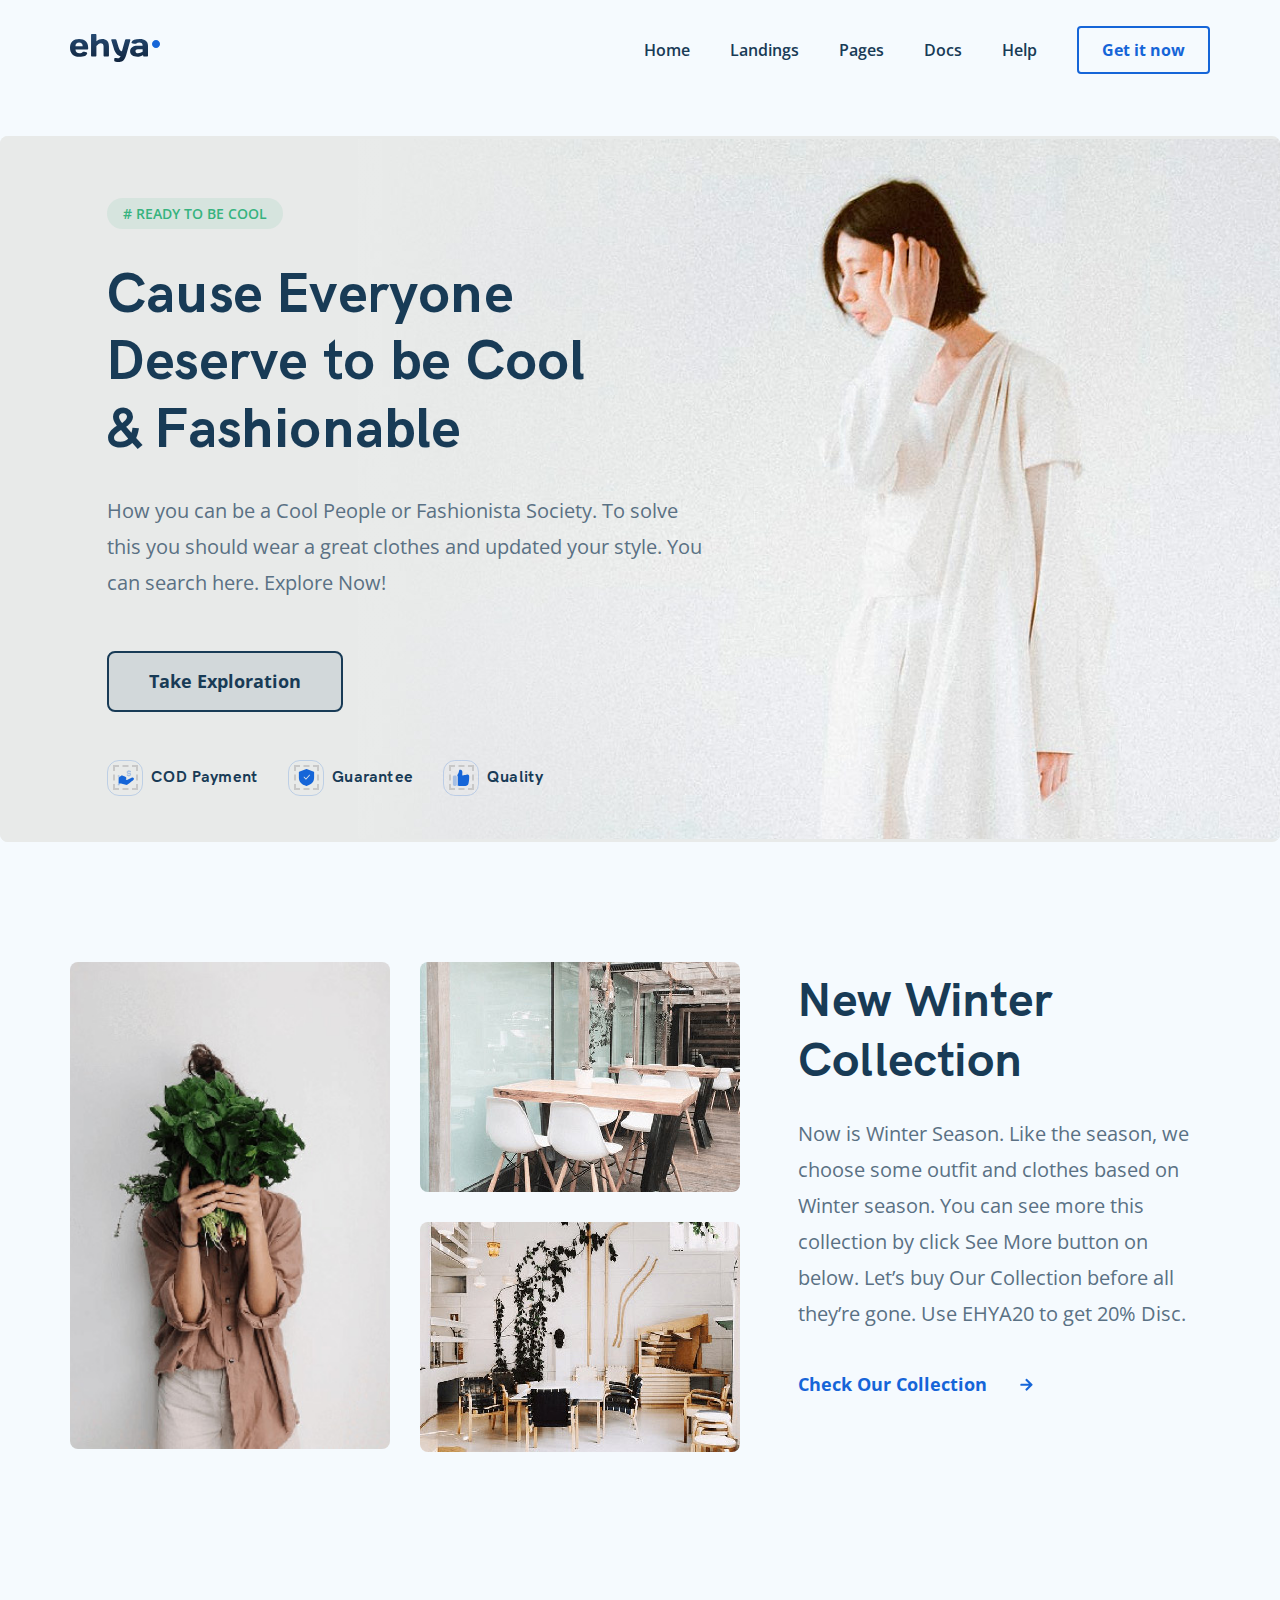
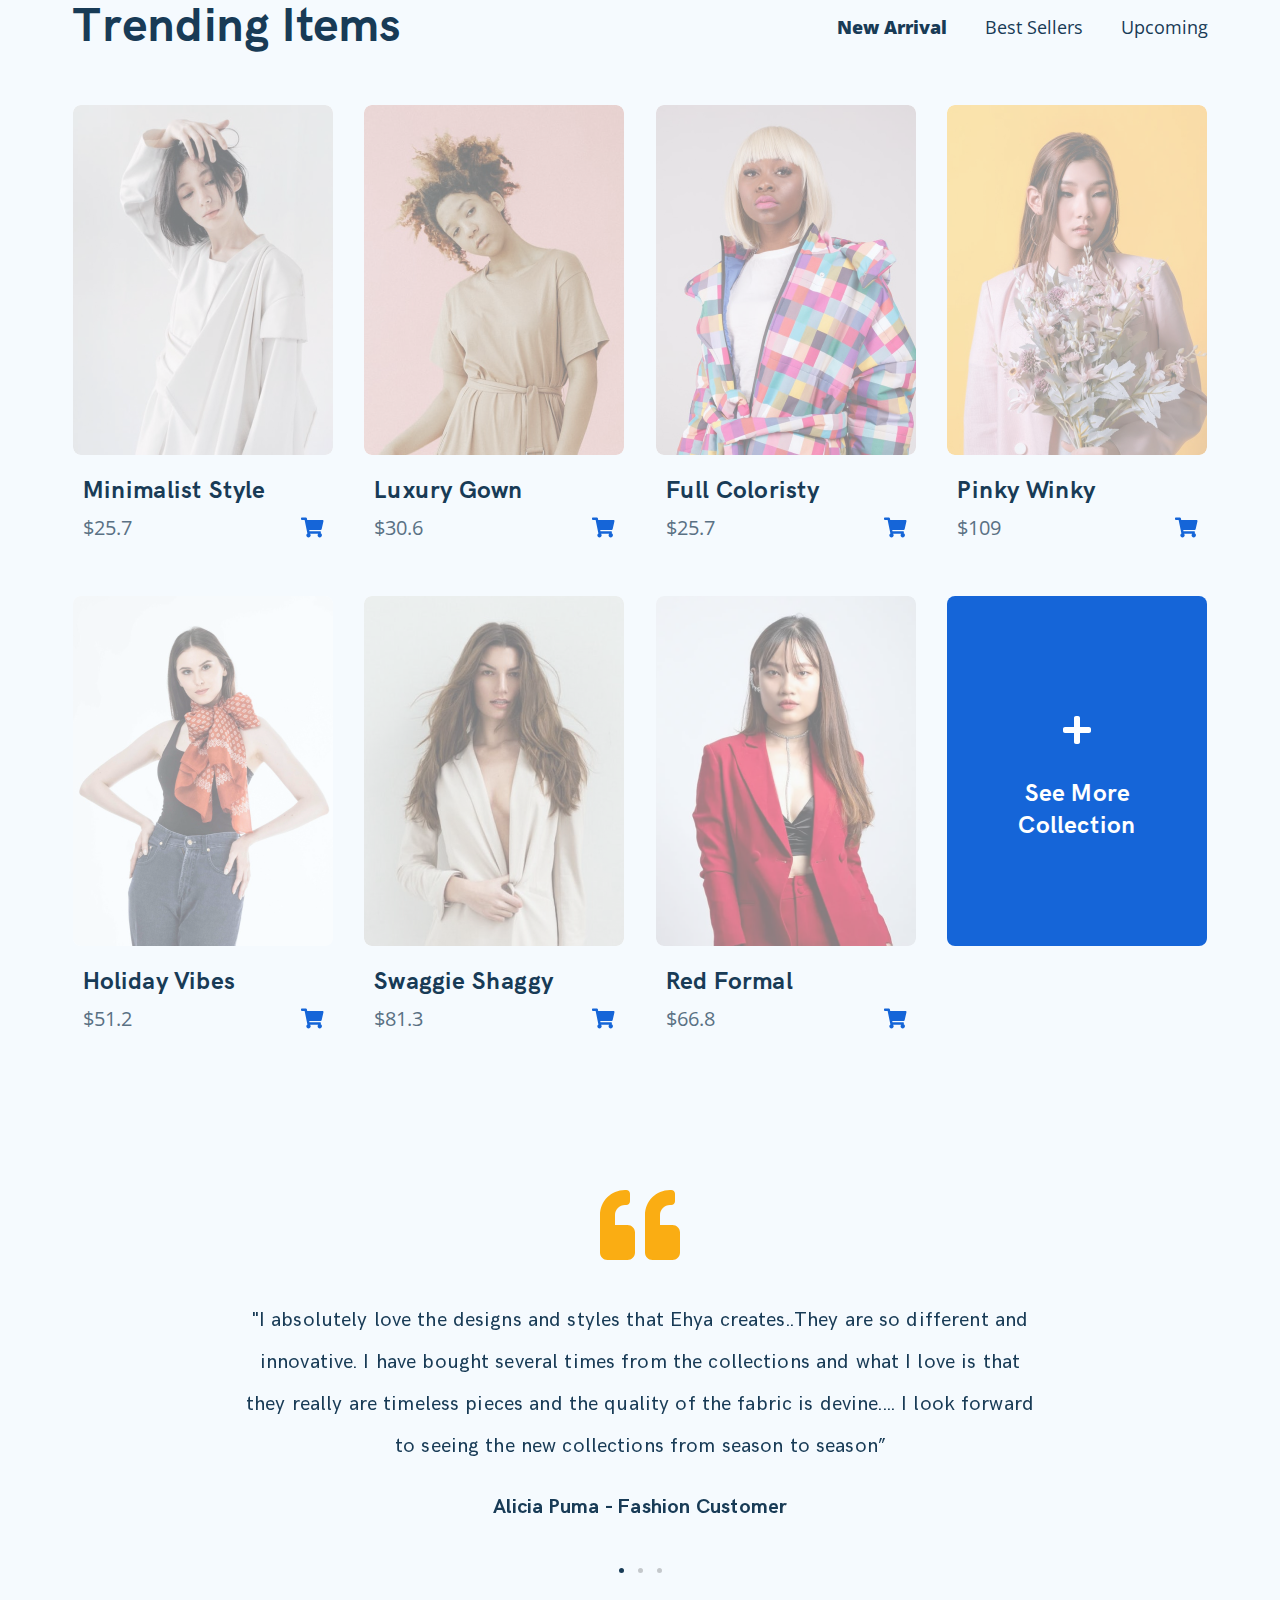
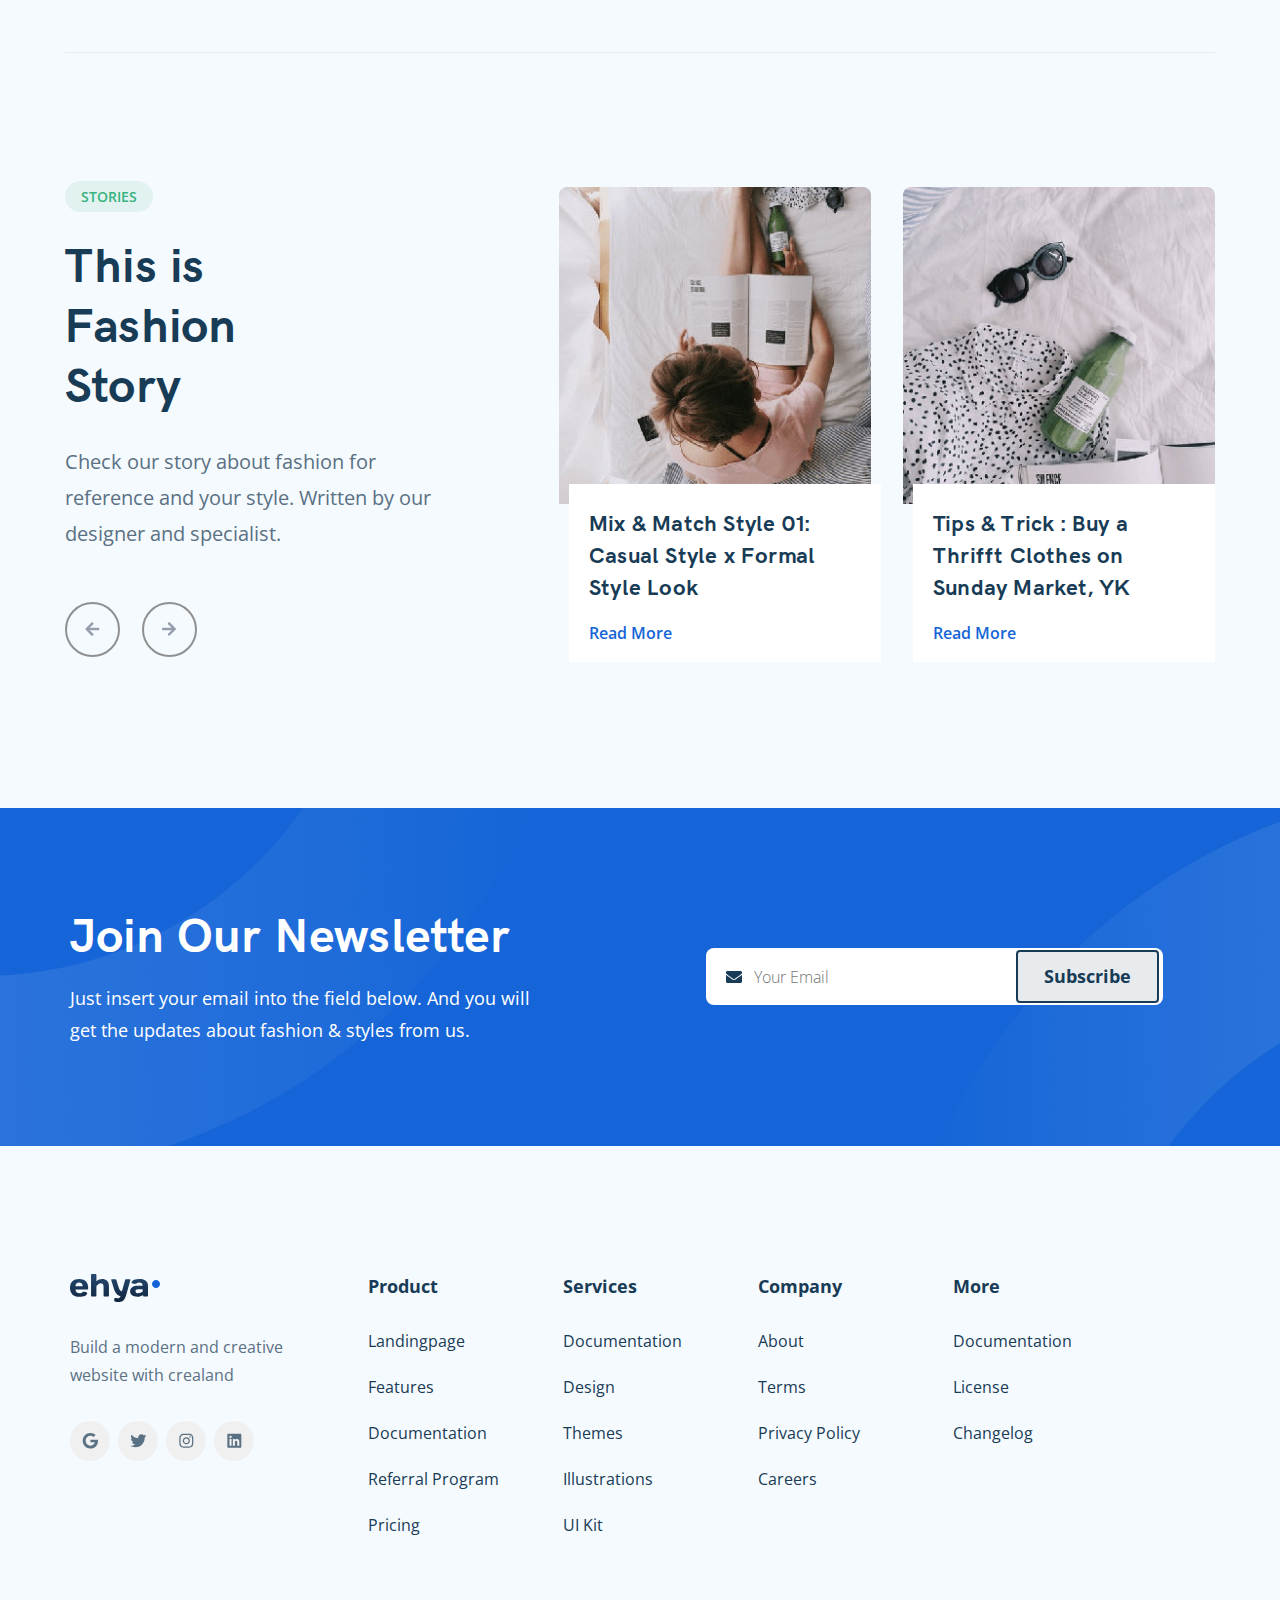
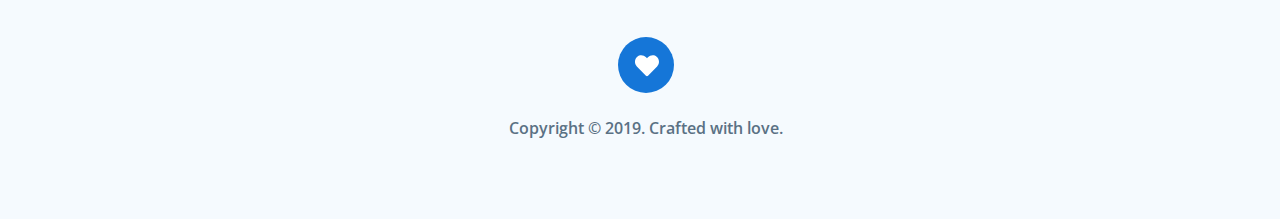
==== commit bf2d2d7a: "fix html" ====
--- a/index.html
+++ b/index.html
@@ -590,7 +590,7 @@
         <div class="story-block">
           <div class="story-block__text">
             <a href="#" class="green-block story__green-block">Stories</a>
-            <h2 class="story__title">This is Fashun Story</h2>
+            <h2 class="story__title">This is Fashion Story</h2>
             <p class="story__description">
               Check our story about fashion for reference and your style.
               Written by our designer and specialist.
--- a/css/style.css
+++ b/css/style.css
@@ -1,2 +1,2 @@
-*{box-sizing:border-box;outline:none}@font-face{font-family:"HKGrotesk";src:url("../fonts/HKGrotesk-Bold.woff2") format("woff2");font-weight:bold;font-style:normal}@font-face{font-family:"HKGrotesk";src:url("../fonts/HKGrotesk-Regular.woff2") format("woff2");font-weight:normal;font-style:normal}body{font-family:'Open Sans', sans-serif;color:#333;background-color:#F5FAFE}.container{max-width:1140px;margin:auto}img{max-width:100%;object-fit:cover}ul{margin:0;padding:0}li{list-style:none}.input{background-color:#fff;border-radius:4px;border:none;padding:0 23px;height:50px;outline:none}.green-block{padding:6px 16px;font-family:'Open Sans', sans-serif;font-style:normal;font-weight:600;font-size:14px;line-height:20px;text-transform:uppercase;color:#36B37E;background:rgba(54,179,126,0.1);border-radius:2000px}a{text-decoration:none}.button{cursor:pointer;border:none}.invalid{z-index:2;position:absolute;left:10px;bottom:2px;font-size:12px;line-height:15px;color:red}source{display:block}svg path{fill:inherit;stroke:inherit;stroke-width:inherit}/*! normalize.css v8.0.1 | MIT License | github.com/necolas/normalize.css */html{line-height:1.15;-webkit-text-size-adjust:100%}body{margin:0}main{display:block}h1{font-size:2em;margin:0.67em 0}hr{box-sizing:content-box;height:0;overflow:visible}pre{font-family:monospace, monospace;font-size:1em}a{background-color:transparent}abbr[title]{border-bottom:none;text-decoration:underline;text-decoration:underline dotted}b,strong{font-weight:bolder}code,kbd,samp{font-family:monospace, monospace;font-size:1em}small{font-size:80%}sub,sup{font-size:75%;line-height:0;position:relative;vertical-align:baseline}sub{bottom:-0.25em}sup{top:-0.5em}img{border-style:none}button,input,optgroup,select,textarea{font-family:inherit;font-size:100%;line-height:1.15;margin:0}button,input{overflow:visible}button,select{text-transform:none}button,[type="button"],[type="reset"],[type="submit"]{-webkit-appearance:button}button::-moz-focus-inner,[type="button"]::-moz-focus-inner,[type="reset"]::-moz-focus-inner,[type="submit"]::-moz-focus-inner{border-style:none;padding:0}button:-moz-focusring,[type="button"]:-moz-focusring,[type="reset"]:-moz-focusring,[type="submit"]:-moz-focusring{outline:1px dotted ButtonText}fieldset{padding:0.35em 0.75em 0.625em}legend{box-sizing:border-box;color:inherit;display:table;max-width:100%;padding:0;white-space:normal}progress{vertical-align:baseline}textarea{overflow:auto}[type="checkbox"],[type="radio"]{box-sizing:border-box;padding:0}[type="number"]::-webkit-inner-spin-button,[type="number"]::-webkit-outer-spin-button{height:auto}[type="search"]{-webkit-appearance:textfield;outline-offset:-2px}[type="search"]::-webkit-search-decoration{-webkit-appearance:none}::-webkit-file-upload-button{-webkit-appearance:button;font:inherit}details{display:block}summary{display:list-item}template{display:none}[hidden]{display:none}.header{margin-bottom:36px}.header-container{max-width:1140px;margin:auto}.header__right{display:flex;align-items:center;justify-content:space-between}.header-button{margin-right:0;padding:11px 23px;border:2px solid #1565D8;border-radius:4px;color:#1565D8;background-color:inherit;font-family:Open Sans;font-style:normal;font-weight:bold;font-size:16px;line-height:22px;transition:all 0.3s ease}.header__block{height:100px;display:flex;justify-content:space-between;align-items:center}.list-navigation{display:flex;align-items:center;padding:0;margin:0}.list-link{text-decoration:none;color:#183B56}.list-link:hover{background:linear-gradient(45deg, #183B56 0%, #2b95f8 100%);-webkit-background-clip:text;-webkit-text-fill-color:transparent;color:#0B2349}.list-item{position:relative;list-style-type:none;margin-right:40px;font-family:'Open Sans', sans-serif;font-weight:600;font-size:16px;line-height:22px}.list-item:after{content:"";position:absolute;bottom:0;left:0;width:100%;height:1px;background:linear-gradient(45deg, #183B56 0%, #2b95f8 100%);transform:scaleX(0);transition:transform 0.2s}.list-item:hover:after{transform:scaleX(1)}.menu-button{display:none}.logo-text{fill:url(#paint0_linear)}.logo-dot{fill:#1565D8}@media (max-width: 1200px){.header-container{max-width:900px}}@media (max-width: 991px){.header{position:fixed;top:0;margin-bottom:30px;width:100%;background-color:inherit;z-index:10}.header__block{height:64px;max-width:650px;margin:4px auto}.header-container{max-width:683px}.header__right{display:block;width:70%;position:fixed;top:67px;left:100%;width:100%;padding-top:30px;padding-bottom:30px;padding-right:20px;padding-left:20px;background-color:#fff;text-align:center;border-radius:4px;transition:all 0.4s}.header__right__visible{display:block;left:0;transition:left 0.6s}.header-button{font-size:22px;line-height:28px;margin-left:0;width:65%;background-color:#1565D8;color:#ffffff}.list-navigation{display:block}.list-item{margin-right:0;margin-bottom:20px;font-size:22px;line-height:28px}.list-item:after{display:none}.menu-button{display:block;position:relative;top:0;left:0;width:22px;height:17px;background-color:inherit;cursor:pointer}.line-center{position:absolute;top:7.5px;width:22px;height:2px;background-color:black;transition:all 0.4s}.line-center-active{transform:rotate(90deg);height:0}.line-center::before{content:"";display:block;position:absolute;top:0px;left:0px;width:22px;height:2px;background-color:black;margin-top:-7px;transition:all 0.4s}.line-center::after{content:"";display:block;position:absolute;top:0px;left:0px;width:22px;height:2px;background-color:black;margin-top:7px;transition:all 0.4s}.line-center-active::before{transform:rotate(45deg);margin-top:0px}.line-center-active::after{transform:rotate(-45deg);margin-top:0px}}@media (max-width: 767px){.header__block{height:67px;max-width:85%;margin:auto}}@media (max-width: 500px){.header-button{width:90%}}@media (max-width: 320px){.header-container{max-width:272px;margin-left:24px;margin-right:24px}.header__block{max-width:100%;margin:0}}.hero{margin-bottom:120px}.hero-subscribtoin{margin-bottom:0}.hero-container{max-width:1280px;margin:auto;background-repeat:no-repeat;object-fit:cover;background:#E8EAE9;border-radius:8px;overflow:hidden}.hero-block{padding-left:107px;padding-top:68px;padding-bottom:46px;background:linear-gradient(270deg, rgba(238,238,238,0.0001) 67.34%, #E8EAE9 100%),url(../img/hero/hero-bg.jpg);background-repeat:no-repeat;background-position:right}.hero-block-subscribtoin{background-position:top;background-position:right top}.hero__green-block{margin-bottom:34px}.hero-title{font-family:"HKGrotesk";font-style:normal;font-weight:bold;font-size:56px;line-height:121%;letter-spacing:0.2px;color:#183B56;margin-bottom:28px}.hero-text{max-width:600px;font-family:'Open Sans', sans-serif;font-style:normal;font-weight:normal;font-size:20px;line-height:180%;color:#5A7184;margin-bottom:50px}.hero-button{display:inline-block;margin-bottom:48px;padding:16px 40px;font-family:Open Sans;font-style:normal;font-weight:bold;font-size:18px;line-height:25px;text-align:center;color:#183B56;border:2px solid #183B56;border-radius:8px;background-color:rgba(24,59,86,0.1);transition:all 0.2s ease}.hero__footer{display:flex;flex-wrap:wrap;font-family:"HKGrotesk";font-style:normal;font-weight:600;font-size:16px;line-height:125%;letter-spacing:0.2px;color:#183B56}.hero__footer-item{display:flex;align-items:center;margin-right:30px}.border-cube{width:25px;height:25px;display:flex;align-items:center;justify-content:center;border:2px dashed #c8c8c8}.border-round{display:flex;align-items:center;justify-content:center;width:36px;height:36px;border:0.75px solid rgba(21,101,216,0.2);border-radius:12px;margin-right:8px}@media (max-width: 1200px){.hero-container{max-width:90%}.hero-block{background-position:160px 0}}@media (max-width: 991px){.hero{margin-top:97px;margin-bottom:80px}.hero-container{max-width:728px}.hero-block{padding-left:28px;padding-top:42px;padding-bottom:36px;background-position:0% -18px}.hero-title{font-size:48px;line-height:60px;margin-bottom:20px}.hero-text{max-width:400px;font-size:18px;line-height:32px;margin-bottom:36px;margin-top:0}.hero-text-subscribtoin{max-width:100%}.hero-button{margin-bottom:40px}.hero__footer-item{margin-right:20px}}@media (max-width: 767px){.hero-container{max-width:90%}.hero-block{background-position:40% -18px}.hero-title{font-size:32px;line-height:40px}.hero-button{background-color:#183B56;color:#ffffff}}@media (max-width: 576px){.hero{margin-top:88px;margin-bottom:64px}.hero-subscribtoin{margin-bottom:0}.hero-button{padding:13px 48px;font-size:16px;line-height:22px;margin-bottom:24px}.hero-title{margin-bottom:16px;margin-top:24px}.hero-block{background-repeat:no-repeat;background:linear-gradient(180deg, rgba(238,238,238,0.0001) 47.32%, #E8EAE9 65.51%),url(../img/hero/hero-bg.jpg);padding-top:385px;padding-bottom:18px;padding-left:20px;padding-right:20px;background-position:68% 0px;text-align:center}.hero__footer{justify-content:space-evenly}.hero__footer-item{margin-bottom:18px;margin-right:0}.hero-text{font-size:16px;line-height:28px;margin-bottom:25px}.green-block{padding:2px 28px}.border-round{height:21px;width:21px;border:none}.border-cube{width:20px;height:20px}}@media (max-width: 320px){.hero-container{max-width:320px;border-radius:0}}.collection{margin-bottom:145px}.collection-container{max-width:1140px;margin:auto}.collection-block{display:flex;flex-wrap:wrap}.collection__image{display:flex;flex-wrap:wrap;margin-right:58px}.collection__image-big{width:320px;height:487px;border-radius:8px}.collection__image-small{width:320px;height:230px;border-radius:8px}.collection__image-left{margin-right:30px}.collection__image-right{display:flex;flex-direction:column;justify-content:space-between}.collection__text{max-width:392px}.collection__title{font-family:"HKGrotesk";margin-top:10px;margin-bottom:24px;font-style:normal;font-weight:bold;font-size:48px;line-height:125%;letter-spacing:0.2px;color:#183B56}.collection__description{font-family:Open Sans;font-style:normal;font-weight:normal;font-size:20px;line-height:180%;margin-bottom:40px;color:#5A7184}.collection__check{font-family:Open Sans;font-style:normal;font-weight:bold;font-size:18px;line-height:25px;text-align:center;color:#1565D8;background-color:inherit;transition:all 0.3s ease}.collection__check-row{background-color:inherit;margin-left:28px}@media (max-width: 1200px){.collection-container{max-width:920px}.collection-block{justify-content:center}.collection__image{margin-right:0}.collection__text{text-align:center;max-width:90%}}@media (max-width: 991px){.collection{margin-bottom:80px}.collection-block{justify-content:start}.collection-container{max-width:672px}.collection__image{margin-bottom:26px}.collection__text{text-align:start;max-width:100%}.collection__title{margin-bottom:18px}.collection__description{margin-bottom:30px}}@media (max-width: 767px){.collection-container{max-width:90%}.collection__image-left{width:46%}.collection__image-right{width:46%}}@media (max-width: 576px){.collection{margin-bottom:64px}.collection-container{max-width:90%}.collection-block{justify-content:center}.collection__title{font-size:28px;line-height:36px;margin-bottom:16px}.collection__image{margin-bottom:26px}.collection__image-big{width:100%;height:300px;border-radius:3.36px}.collection__image-small{width:49%;height:150px;border-radius:3.36px}.collection__image-left{width:100%;margin-right:0;margin-bottom:14px}.collection__image-right{width:100%;flex-direction:row;justify-content:space-between}.collection__description{max-width:90%;font-size:16px;line-height:28px;margin:auto;margin-bottom:24px}.collection__text{text-align:center}.collection__check{font-size:16px;line-height:22px}.collection__check-row{margin-left:26px}}@media (max-width: 320px){.collection{margin-bottom:64px}.collection-container{max-width:290px}.collection__title{font-size:28px;line-height:36px;margin-bottom:16px}.collection__image{margin-bottom:26px}.collection__image-big{width:100%;height:300px}.collection__image-small{width:138px;height:97px}.collection__image-left{width:100%;margin-right:0;margin-bottom:14px}.collection__image-right{width:100%;flex-direction:row;justify-content:space-between}.collection__description{max-width:275px;font-size:16px;line-height:28px;margin:auto;margin-bottom:24px}.collection__text{text-align:center}.collection__check{font-size:16px;line-height:22px}.collection__check-row{margin-left:26px}}.trending{margin-bottom:103px}.trending-container{max-width:1135px;margin:auto}.trending-top{display:flex;align-items:center;justify-content:space-between;flex-wrap:wrap;margin-bottom:48px}.trending__title{font-family:"HKGrotesk";font-style:normal;font-weight:bold;font-size:48px;line-height:60px;color:#183B56;margin-top:0;margin-bottom:0}.trending__category-list{display:flex;align-items:center;justify-content:space-between;flex-wrap:wrap}.trending__category-item{font-family:Open Sans;font-style:normal;font-weight:normal;font-size:18px;line-height:25px;color:#183B56;margin-left:38px;cursor:pointer}.trending__category-item:first-child{margin-left:0}.trending-block{display:none;align-items:start;justify-content:space-between;flex-wrap:wrap}.trending__wrapper-image{width:260px;height:350px;border-radius:8px;margin-bottom:20px;overflow:hidden}.trending__card-1{background-image:url(../img/trending/card-1.jpg);background-size:cover;background-repeat:no-repeat}.trending__card-2{background-image:url(../img/trending/card-2.jpg);background-size:cover;background-repeat:no-repeat}.trending__card-3{background-image:url(../img/trending/card-3.jpg);background-size:cover;background-repeat:no-repeat}.trending__card-4{background-image:url(../img/trending/card-4.jpg);background-size:cover;background-repeat:no-repeat}.trending__card-5{background-image:url(../img/trending/card-5.jpg);background-size:cover;background-repeat:no-repeat}.trending__card-6{background-image:url(../img/trending/card-6.jpg);background-size:cover;background-repeat:no-repeat}.trending__card-7{background-image:url(../img/trending/card-7.jpg);background-size:cover;background-repeat:no-repeat}.trending-card{position:relative;margin-bottom:50px}.trending-card__image{width:260px}.trending-card__title{font-family:"HKGrotesk";font-style:normal;font-weight:bold;font-size:24px;line-height:32px;letter-spacing:0.2px;color:#183B56;margin:0 0 3px 10px}.trending-card__price{font-family:'Open Sans';font-style:normal;font-weight:normal;font-size:20px;line-height:36px;color:#5A7184;margin-left:10px}.trending-card__basket{border:none;background-color:inherit;position:absolute;right:3px;bottom:4px;cursor:pointer}.trending-button{display:flex;flex-direction:column;justify-content:space-between;align-items:center;width:260px;height:350px;padding-top:120px;padding-bottom:104px;padding-right:74px;padding-left:74px;border-radius:8px;border:none;background-color:#1565D8;cursor:pointer;transition:all 0.3s ease}.trending-button__text{font-family:"HKGrotesk";font-style:normal;font-weight:bold;font-size:24px;line-height:32px;text-align:center;letter-spacing:0.2px;color:#FFFFFF}.active{font-weight:900}.visible{display:flex}@media (max-width: 1200px){.trending-container{max-width:920px}.trending-block{justify-content:space-evenly}}@media (max-width: 991px){.trending{margin-bottom:40px}.trending-container{max-width:608px}.trending-block{justify-content:space-between}.trending-card{margin-bottom:48px}.trending-card__image{width:280px}.trending-card__basket{right:4px;bottom:2px}.trending__wrapper-image{width:280px}.trending-top{justify-content:center;margin-bottom:56px}.trending__title{margin-bottom:28px}.trending-button{width:280px}}@media (max-width: 767px){.trending-container{max-width:90%}}@media (max-width: 650px){.trending__wrapper-image{width:250px}}@media (max-width: 576px){.trending{margin-bottom:48px}.trending-container{max-width:90%}.trending-block{justify-content:space-evenly}.trending-top{margin:auto;max-width:85%;flex-direction:column;margin-bottom:36px}.trending__title{font-size:28px;line-height:36px;margin-bottom:24px}.trending__category{width:100%}.trending__category-item{font-size:16px;line-height:22px;margin-left:16px}.trending__wrapper-image{width:140px;height:170px;overflow:hidden;margin-bottom:13px;border-radius:8px}.trending-card{position:relative;margin-bottom:26px}.trending-card__image{width:140px;height:240px}.trending-card__title{font-size:16px;line-height:20px;margin:0}.trending-card__price{font-size:14px;line-height:24px;margin-right:0px;margin-left:0}.trending-card__basket{left:40px;width:25px;bottom:2px}.trending-button{width:140px;height:170px;padding-top:40px;padding-bottom:29px;padding-right:24px;padding-left:24px}.trending-button__text{font-size:20px;line-height:24px}}@media (max-width: 500px){.trending-container{max-width:75%}.trending-top{max-width:100%}.trending-block{justify-content:space-between}}@media (max-width: 420px){.trending-container{max-width:90%}}@media (max-width: 360px){.trending__category-item{margin-left:3px}}@media (max-width: 320px){.trending{margin-bottom:36px}.trending-container{max-width:290px}.trending__category-item{margin-left:3px}.trending__wrapper-image{width:140px;height:170px;overflow:hidden;margin-bottom:12px;border-radius:8px}.trending-card__image{width:140px;height:240px}.trending-card__title{font-size:16px;line-height:20px}.trending-button{width:140px;height:170px;padding-top:40px;padding-bottom:29px;padding-right:24px;padding-left:24px}.trending-button__text{font-size:20px;line-height:24px}}.reviews{margin-bottom:65px}.reviews-container{max-width:800px;margin:auto}.reviews-block{display:flex;flex-direction:column;align-items:center;margin-bottom:68px}.reviews-text{margin-top:35px;margin-bottom:28px;font-family:"HKGrotesk";font-style:normal;font-weight:normal;font-size:20px;line-height:42px;text-align:center;letter-spacing:0.133333px;color:#183B56}.reviews-name{font-family:"HKGrotesk";font-style:normal;font-weight:bold;font-size:20px;line-height:24px;text-align:center;letter-spacing:0.2px;color:#183B56}.reviews-name_desctop{display:block}.reviews-name_mobile{display:none}.swiper-reviews{position:relative;overflow:hidden;cursor:pointer}.swiper-pagination{color:#000000;z-index:1}.swiper-pagination-bullet{width:5px;height:5px;margin:0 7px !important}.swiper-pagination-bullet-active{background:#183B56}@media (max-width: 991px){.reviews-container{max-width:630px}.reviews-block{margin-bottom:57px}.reviews-text{margin-top:25px;margin-bottom:37px}}@media (max-width: 767px){.reviews-container{max-width:80%}}@media (max-width: 576px){.reviews-name{display:none;max-width:200px}.reviews-name_mobile{display:block}.reviews-name_desctop{display:none}.reviews-text{margin-bottom:25px;margin-top:21px;font-size:18px;line-height:36px;letter-spacing:0.12px}}@media (max-width: 320px){.reviews{margin-bottom:50px}.reviews-container{max-width:280px}.reviews-block{margin-bottom:42px}}.story-container{max-width:1150px;margin:auto}.story-block{display:flex;flex-wrap:wrap;justify-content:space-between;padding:134px 0 146px 0;border-top:1px solid #E5EAF4}.story-block__text{max-width:392px}.story__title{max-width:300px;margin-bottom:26px;margin-top:31px;font-family:"HKGrotesk";font-style:normal;font-weight:bold;font-size:48px;line-height:60px;letter-spacing:0.2px;color:#183B56}.story__description{font-family:'Open Sans';font-style:normal;font-weight:normal;font-size:20px;line-height:36px;color:#5A7184;margin-bottom:50px}.story__wrapper-cards{display:flex;flex-wrap:wrap;align-items:start;justify-content:space-between}.story-card{position:relative}.story-card__image{width:312px;height:317px;border-radius:8px 8px 0px 0px}.story-card__text{width:312px;position:absolute;padding:25px 32px 20px 20px;top:297px;left:10px;background-color:#fff}.story-card__title{font-family:"HKGrotesk";font-style:normal;font-weight:600;font-size:22px;line-height:32px;letter-spacing:0.2px;color:#183B56;margin-bottom:17px}.story-card__read{font-family:Open Sans;font-style:normal;font-weight:600;font-size:16px;line-height:22px;color:#1565D8;text-decoration:none}.story__button{position:relative;display:flex;align-items:center}.story__button-left{display:flex;align-items:center;justify-content:center;width:55px;height:55px;border-radius:50%;border:2px solid #909090;margin-right:22px;outline:none;background-color:inherit;background-image:url("../img/stories/row-left.svg");background-position:center;background-repeat:no-repeat}.story__button-right{display:flex;align-items:center;justify-content:center;width:55px;height:55px;border-radius:50%;border:2px solid #909090;outline:none;background-color:inherit;background-image:url("../img/stories/row-right.svg");background-position:center;background-repeat:no-repeat}.swiper-container{margin-right:0;cursor:pointer;width:656px !important;height:475px}@media (max-width: 1200px){.story{margin-bottom:80px}.story-container{max-width:728px}.story-block{display:flex;flex-direction:column;justify-content:space-between;align-items:center;padding:80px 23px 0 23px}.story-block__text{display:flex;max-width:510px;flex-direction:column;align-items:center;margin-bottom:36px}.story__title{margin-top:24px;margin-bottom:16px}.story__description{margin-top:0;text-align:center;margin-bottom:36px}}@media (max-width: 991px){.story{margin-bottom:73px}.story__title{max-width:460px}}@media (max-width: 767px){.story{margin-bottom:0}.story__wrapper-cards{display:flex;flex-wrap:wrap;align-items:start;justify-content:center}.story-container{max-width:476px}.story-block{display:flex;padding-top:47px;padding-bottom:44px;padding-right:0;padding-left:0}.story-block__text{margin-bottom:26px}.story__title{text-align:center}.story__button-right{width:48px;height:48px}.story__button-left{width:48px;height:48px;margin-right:16px}}@media (max-width: 500px){.story-container{max-width:320px}}@media (max-width: 420px){.story__title{font-size:28px;line-height:36px}.story__description{font-size:16px;line-height:28px}.story-card__image{width:270px;height:277px}.story-card__title{font-size:20px;line-height:24px}.story-card__text{width:270px;position:absolute;padding:20px 32px 20px 20px;top:257px;left:10px;padding:20px 32px 20px 20px}}@media (max-width: 320px){.story-container{max-width:280px}}.newsletter{padding-top:100px;padding-bottom:100px;background-color:#1565D8;background-image:url(../img/newsletter/Group.png);background-position:0 0;background-repeat:no-repeat;background-size:cover}.newsletter-container{max-width:1140px;margin:auto}.newsletter-block{position:relative;margin:auto;display:flex;flex-wrap:wrap;align-items:center}.newsletter-text{max-width:486px;margin-right:150px}.newsletter-title{font-family:"HKGrotesk";font-style:normal;font-weight:bold;font-size:48px;line-height:60px;letter-spacing:0.2px;color:#FFFFFF;margin-bottom:14px;margin-top:0}.newsletter-description{font-family:'Open Sans';font-style:normal;font-weight:normal;font-size:18px;line-height:32px;color:#FFFFFF;margin:0}.subscribe{position:relative;width:457px;height:57px}.subscribe__input{position:absolute;top:0;left:0;bottom:0;right:0;width:100%;height:100%;padding-left:48px;padding-right:150px;border:none;font-style:normal;font-weight:300;font-size:16px;line-height:22px;z-index:1;outline:none;border-radius:8px;background-image:url(../img/newsletter/letter.svg);background-repeat:no-repeat;background-position:20px}.subscribe__button{position:absolute;top:2px;right:4px;min-width:143px;background:rgba(24,59,86,0.1);border:2px solid  #183B56;cursor:pointer;transition:all 0.3s ease;z-index:1;outline:none;border-radius:4px;padding:12px 24px;font-family:Open Sans;font-style:normal;font-weight:bold;font-size:18px;line-height:25px;text-align:center;color:#183B56}@media (max-width: 1200px){.newsletter-container{max-width:920px}.newsletter-text{max-width:450px;margin-right:auto}.subscribe{width:400px}}@media (max-width: 991px){.newsletter{padding-top:72px;padding-bottom:80px;background-image:url(../img/newsletter/Group-2.png);background-repeat:round}.newsletter-block{position:relative;margin:auto;display:flex;flex-direction:column;flex-wrap:wrap;align-items:center}.newsletter-text{max-width:490px;margin-right:0;text-align:center}.newsletter-title{margin-top:0;margin-bottom:14px}.newsletter-description{margin-bottom:56px}.subscribe{width:447px}}@media (max-width: 767px){.subscribe__button{background-color:#183B56;color:#ffffff}}@media (max-width: 576px){.newsletter{padding-top:64px;padding-bottom:140px}.newsletter-container{max-width:75%}.newsletter-title{font-size:32px;line-height:40px;margin-bottom:24px}.newsletter-description{font-size:18px;line-height:28px;margin-bottom:36px}.subscribe{height:48px;width:100%}.subscribe__button{position:absolute;top:59px;right:0;width:100%;border-radius:8px}.subscribe__input{padding-right:10px}}@media (max-width: 320px){.newsletter{padding-top:64px;padding-bottom:114px;background-image:url(../img/newsletter/Group-3.png)}.newsletter-container{max-width:280px}.newsletter-title{font-size:28px;line-height:36px;margin-bottom:24px}.newsletter-description{font-size:16px;line-height:28px;margin-bottom:36px}.newsletter__button{position:absolute;top:58px;right:0;width:100%;height:48px}}.footer{padding-bottom:80px;padding-top:128px}.footer-container{max-width:1140px;margin:auto}.footer__main-block{display:flex;margin-bottom:77px}.footer__block{max-width:220px;margin-right:48px}.footer__block-list{display:flex;flex-wrap:wrap}.footer__block-logo{display:block;margin-bottom:28px}.footer__logo-text{display:block;font-family:'Open Sans';font-style:normal;font-weight:normal;font-size:16px;line-height:28px;color:#5A7184;margin-bottom:32px}.footer__logo-social{display:flex;align-items:center}.footer__social{display:flex;align-items:center;justify-content:center;width:40px;height:40px;border-radius:50%;background-color:#f0f0f0;transition:all .4s ease;margin-right:8px;z-index:1}.footer__social-image{display:flex;align-items:center;justify-content:center;z-index:2}.footer__list{min-width:165px;margin-left:30px}.footer__list-title{font-family:'Open Sans';font-style:normal;font-weight:bold;font-size:18px;line-height:25px;color:#183B56;margin-top:0;margin-bottom:31px}.footer__item{margin-bottom:24px}.footer__link{font-family:'Open Sans';font-style:normal;font-weight:normal;font-size:16px;line-height:22px;color:#183B56;transition:all .4s}.footer-bottom{display:flex;flex-direction:column;align-items:center;margin-left:12px}.footer__wrapper-heart{width:56px;height:56px;display:flex;align-items:center;justify-content:center;background-color:#1576D8;border-radius:2000px;margin-bottom:24px;transition:all 0.5s ease}.footer__heart{z-index:2;margin-top:6px}.footer__copyright{font-family:'Open Sans';font-style:normal;font-weight:600;font-size:16px;line-height:22px;text-align:center;color:#5A7184}.icon{fill:#5A7184;transition:all 10s ease}@media (max-width: 1200px){.footer-container{max-width:920px}}@media (max-width: 991px){.footer{padding-top:64px;padding-bottom:64px}.footer-container{max-width:672px}.footer__main-block{margin-left:11px;margin-bottom:16px}.footer__logo-text{width:253px}.footer__block{margin-right:30px}.footer__block-logo{margin-bottom:25px}.footer__list{margin-bottom:25px}.footer-bottom{margin-left:0}}@media (max-width: 767px){.footer-container{max-width:85%}.footer__main-block{flex-direction:column-reverse;align-items:center;margin-left:0px;margin-bottom:16px}.footer__block{text-align:center;max-width:260px;margin-right:0}.footer__block-list{margin-bottom:47px;justify-content:space-between}.footer__list{margin-bottom:24px;margin-left:30px;width:max-content;min-width:unset}.footer__list-title{font-size:18px;line-height:25px;margin-bottom:20px}.footer__link{font-size:16px;line-height:22px;margin-bottom:15px}.footer__logo-social{justify-content:center}}@media (max-width: 576px){.footer__item{margin-bottom:15px}.icon-instagram{fill:url(#instagram)}.icon-google{fill:url(#google)}.icon-twitter{fill:url(#twitter)}.icon-linkedin{fill:url(#twitter)}}@media (max-width: 420px){.footer__list{margin-left:0}}@media (max-width: 320px){.footer{padding-top:48px;padding-bottom:48px}.footer-container{margin-left:24px;margin-right:42px;max-width:263px}.footer__main-block{flex-direction:column-reverse;margin-left:0px;margin-bottom:16px}.footer__block{text-align:center;max-width:260px;margin-right:-20px}.footer__block-logo{margin-bottom:10px}.footer__block-list{margin-bottom:11px;justify-content:space-between}.footer__social{margin-right:7px}.footer__list{margin-bottom:20px;margin-left:0;margin-right:8px;width:max-content;min-width:unset}.footer__list-title{font-size:16px;line-height:22px;margin-bottom:20px}.footer__link{font-size:14px;line-height:20px;margin-bottom:15px}.footer__logo{margin-bottom:15px}.footer__logo-text{font-size:14px;line-height:24px;margin-bottom:22px;margin-left:-9px}.footer__logo-social{justify-content:center;margin-left:8px}.footer-bottom{display:none}}@media (max-width: 1200px){.swiper-container{margin:auto}}@media (max-width: 991px){.swiper-container{margin-left:3px;margin-right:auto}}@media (max-width: 767px){.swiper-container{margin:auto;max-width:317px;height:1000px}}@media (max-width: 420px){.swiper-container{margin:auto;max-width:290px;height:850px}}@media (max-height: 430px){.header__right__visible{height:80vh;overflow:auto}}@media (hover: hover) and (pointer: fine){.header-button:hover{background-color:#1565D8;color:#ffffff}.header__left:hover .logo-text{fill:url(#logo)}.hero-button:hover:hover{color:#ffffff;background-color:#183b56}.collection__check:hover{color:#3585f5}.trending-button:hover{background-color:#3585f5}.story__button-left:hover{border:2px solid black;background-image:url("../img/stories/row-left-active.svg")}.story__button-right:hover{border:2px solid black;background-image:url("../img/stories/row-right-active.svg")}.subscribe__button:hover{background:#183b56;color:#ffffff}.footer__wrapper-heart:hover{background:#1576d8;background:linear-gradient(90deg, #1576d8 0%, #6199f7 98%)}.footer__social:hover{background-color:#e9e9e9}.footer__social:hover .icon-instagram{fill:url(#instagram)}.footer__social:hover .icon-google{fill:url(#google)}.footer__social:hover .icon-twitter{fill:url(#twitter)}.footer__social:hover .icon-linkedin{fill:url(#twitter)}.footer__block-logo:hover .logo-text{fill:url(#logo)}.footer__link:hover{background:linear-gradient(45deg, #183B56 0%, #2b95f8 100%);-webkit-background-clip:text;-webkit-text-fill-color:transparent;color:#0B2349}}
+*{box-sizing:border-box;outline:none}@font-face{font-family:"HKGrotesk";src:url("../fonts/HKGrotesk-Bold.woff2") format("woff2");font-weight:bold;font-style:normal}@font-face{font-family:"HKGrotesk";src:url("../fonts/HKGrotesk-Regular.woff2") format("woff2");font-weight:normal;font-style:normal}body{font-family:'Open Sans', sans-serif;color:#333;background-color:#F5FAFE}.container{max-width:1140px;margin:auto}img{max-width:100%;object-fit:cover}ul{margin:0;padding:0}li{list-style:none}.input{background-color:#fff;border-radius:4px;border:none;padding:0 23px;height:50px;outline:none}.green-block{padding:6px 16px;font-family:'Open Sans', sans-serif;font-style:normal;font-weight:600;font-size:14px;line-height:20px;text-transform:uppercase;color:#36B37E;background:rgba(54,179,126,0.1);border-radius:2000px}a{text-decoration:none}.button{cursor:pointer;border:none}.invalid{z-index:2;position:absolute;left:10px;bottom:2px;font-size:12px;line-height:15px;color:red}source{display:block}svg path{fill:inherit;stroke:inherit;stroke-width:inherit}/*! normalize.css v8.0.1 | MIT License | github.com/necolas/normalize.css */html{line-height:1.15;-webkit-text-size-adjust:100%}body{margin:0}main{display:block}h1{font-size:2em;margin:0.67em 0}hr{box-sizing:content-box;height:0;overflow:visible}pre{font-family:monospace, monospace;font-size:1em}a{background-color:transparent}abbr[title]{border-bottom:none;text-decoration:underline;text-decoration:underline dotted}b,strong{font-weight:bolder}code,kbd,samp{font-family:monospace, monospace;font-size:1em}small{font-size:80%}sub,sup{font-size:75%;line-height:0;position:relative;vertical-align:baseline}sub{bottom:-0.25em}sup{top:-0.5em}img{border-style:none}button,input,optgroup,select,textarea{font-family:inherit;font-size:100%;line-height:1.15;margin:0}button,input{overflow:visible}button,select{text-transform:none}button,[type="button"],[type="reset"],[type="submit"]{-webkit-appearance:button}button::-moz-focus-inner,[type="button"]::-moz-focus-inner,[type="reset"]::-moz-focus-inner,[type="submit"]::-moz-focus-inner{border-style:none;padding:0}button:-moz-focusring,[type="button"]:-moz-focusring,[type="reset"]:-moz-focusring,[type="submit"]:-moz-focusring{outline:1px dotted ButtonText}fieldset{padding:0.35em 0.75em 0.625em}legend{box-sizing:border-box;color:inherit;display:table;max-width:100%;padding:0;white-space:normal}progress{vertical-align:baseline}textarea{overflow:auto}[type="checkbox"],[type="radio"]{box-sizing:border-box;padding:0}[type="number"]::-webkit-inner-spin-button,[type="number"]::-webkit-outer-spin-button{height:auto}[type="search"]{-webkit-appearance:textfield;outline-offset:-2px}[type="search"]::-webkit-search-decoration{-webkit-appearance:none}::-webkit-file-upload-button{-webkit-appearance:button;font:inherit}details{display:block}summary{display:list-item}template{display:none}[hidden]{display:none}.header{margin-bottom:36px}.header-container{max-width:1140px;margin:auto}.header__right{display:flex;align-items:center;justify-content:space-between}.header-button{margin-right:0;padding:11px 23px;border:2px solid #1565D8;border-radius:4px;color:#1565D8;background-color:inherit;font-family:Open Sans;font-style:normal;font-weight:bold;font-size:16px;line-height:22px;transition:all 0.3s ease}.header__block{height:100px;display:flex;justify-content:space-between;align-items:center}.list-navigation{display:flex;align-items:center;padding:0;margin:0}.list-link{text-decoration:none;color:#183B56}.list-link:hover{background:linear-gradient(45deg, #183B56 0%, #2b95f8 100%);-webkit-background-clip:text;-webkit-text-fill-color:transparent;color:#0B2349}.list-item{position:relative;list-style-type:none;margin-right:40px;font-family:'Open Sans', sans-serif;font-weight:600;font-size:16px;line-height:22px}.list-item:after{content:"";position:absolute;bottom:0;left:0;width:100%;height:1px;background:linear-gradient(45deg, #183B56 0%, #2b95f8 100%);transform:scaleX(0);transition:transform 0.2s}.list-item:hover:after{transform:scaleX(1)}.menu-button{display:none}.logo-text{fill:url(#paint0_linear)}.logo-dot{fill:#1565D8}@media (max-width: 1200px){.header-container{max-width:900px}}@media (max-width: 991px){.header{position:fixed;top:0;margin-bottom:30px;width:100%;background-color:inherit;z-index:10}.header__block{height:64px;max-width:650px;margin:4px auto}.header-container{max-width:683px}.header__right{display:block;width:70%;position:fixed;top:67px;left:100%;width:100%;padding-top:30px;padding-bottom:30px;padding-right:20px;padding-left:20px;background-color:#fff;text-align:center;border-radius:4px;transition:all 0.4s}.header__right__visible{display:block;left:0;transition:left 0.6s}.header-button{font-size:22px;line-height:28px;margin-left:0;width:65%;background-color:#1565D8;color:#ffffff}.list-navigation{display:block}.list-item{margin-right:0;margin-bottom:20px;font-size:22px;line-height:28px}.list-item:after{display:none}.menu-button{display:block;position:relative;top:0;left:0;width:22px;height:17px;background-color:inherit;cursor:pointer}.line-center{position:absolute;top:7.5px;width:22px;height:2px;background-color:black;transition:all 0.4s}.line-center-active{transform:rotate(90deg);height:0}.line-center::before{content:"";display:block;position:absolute;top:0px;left:0px;width:22px;height:2px;background-color:black;margin-top:-7px;transition:all 0.4s}.line-center::after{content:"";display:block;position:absolute;top:0px;left:0px;width:22px;height:2px;background-color:black;margin-top:7px;transition:all 0.4s}.line-center-active::before{transform:rotate(45deg);margin-top:0px}.line-center-active::after{transform:rotate(-45deg);margin-top:0px}}@media (max-width: 767px){.header__block{height:67px;max-width:85%;margin:auto}}@media (max-width: 500px){.header-button{width:90%}}@media (max-width: 320px){.header-container{max-width:272px;margin-left:24px;margin-right:24px}.header__block{max-width:100%;margin:0}}.hero{margin-bottom:120px}.hero-subscribtoin{margin-bottom:0}.hero-container{max-width:1280px;margin:auto;background-repeat:no-repeat;object-fit:cover;background:#E8EAE9;border-radius:8px;overflow:hidden}.hero-block{padding-left:107px;padding-top:68px;padding-bottom:46px;background:linear-gradient(270deg, rgba(238,238,238,0.0001) 67.34%, #E8EAE9 100%),url(../img/hero/hero-bg.jpg);background-repeat:no-repeat;background-position:right}.hero-block-subscribtoin{background-position:top;background-position:right top}.hero__green-block{margin-bottom:34px}.hero-title{font-family:"HKGrotesk";font-style:normal;font-weight:bold;font-size:56px;line-height:121%;letter-spacing:0.2px;color:#183B56;margin-bottom:28px}.hero-text{max-width:600px;font-family:'Open Sans', sans-serif;font-style:normal;font-weight:normal;font-size:20px;line-height:180%;color:#5A7184;margin-bottom:50px}.hero-button{display:inline-block;margin-bottom:48px;padding:16px 40px;font-family:Open Sans;font-style:normal;font-weight:bold;font-size:18px;line-height:25px;text-align:center;color:#183B56;border:2px solid #183B56;border-radius:8px;background-color:rgba(24,59,86,0.1);transition:all 0.2s ease}.hero__footer{display:flex;flex-wrap:wrap;font-family:"HKGrotesk";font-style:normal;font-weight:600;font-size:16px;line-height:125%;letter-spacing:0.2px;color:#183B56}.hero__footer-item{display:flex;align-items:center;margin-right:30px}.border-cube{width:25px;height:25px;display:flex;align-items:center;justify-content:center;border:2px dashed #c8c8c8}.border-round{display:flex;align-items:center;justify-content:center;width:36px;height:36px;border:0.75px solid rgba(21,101,216,0.2);border-radius:12px;margin-right:8px}@media (max-width: 1200px){.hero-container{max-width:90%}.hero-block{background-position:160px 0}}@media (max-width: 991px){.hero{margin-top:97px;margin-bottom:80px}.hero-container{max-width:728px}.hero-block{padding-left:28px;padding-top:42px;padding-bottom:36px;background-position:0% -18px}.hero-title{font-size:48px;line-height:60px;margin-bottom:20px}.hero-text{max-width:400px;font-size:18px;line-height:32px;margin-bottom:36px;margin-top:0}.hero-text-subscribtoin{max-width:100%}.hero-button{margin-bottom:40px}.hero__footer-item{margin-right:20px}}@media (max-width: 767px){.hero-container{max-width:90%}.hero-block{background-position:40% -18px}.hero-title{font-size:32px;line-height:40px}.hero-button{background-color:#183B56;color:#ffffff}}@media (max-width: 576px){.hero{margin-top:88px;margin-bottom:64px}.hero-subscribtoin{margin-bottom:0}.hero-button{padding:13px 48px;font-size:16px;line-height:22px;margin-bottom:24px}.hero-title{margin-bottom:16px;margin-top:24px}.hero-block{background-repeat:no-repeat;background:linear-gradient(180deg, rgba(238,238,238,0.0001) 47.32%, #E8EAE9 65.51%),url(../img/hero/hero-bg.jpg);padding-top:385px;padding-bottom:18px;padding-left:20px;padding-right:20px;background-position:68% 0px;text-align:center}.hero__footer{justify-content:space-evenly}.hero__footer-item{margin-bottom:18px;margin-right:0}.hero-text{font-size:16px;line-height:28px;margin-bottom:25px}.green-block{padding:2px 28px}.border-round{height:21px;width:21px;border:none}.border-cube{width:20px;height:20px}}@media (max-width: 320px){.hero-container{max-width:320px;border-radius:0}}.collection{margin-bottom:145px}.collection-container{max-width:1140px;margin:auto}.collection-block{display:flex;flex-wrap:wrap}.collection__image{display:flex;flex-wrap:wrap;margin-right:58px}.collection__image-big{width:320px;height:487px;border-radius:8px}.collection__image-small{width:320px;height:230px;border-radius:8px}.collection__image-left{margin-right:30px}.collection__image-right{display:flex;flex-direction:column;justify-content:space-between}.collection__text{max-width:392px}.collection__title{font-family:"HKGrotesk";margin-top:10px;margin-bottom:24px;font-style:normal;font-weight:bold;font-size:48px;line-height:125%;letter-spacing:0.2px;color:#183B56}.collection__description{font-family:Open Sans;font-style:normal;font-weight:normal;font-size:20px;line-height:180%;margin-bottom:40px;color:#5A7184}.collection__check{font-family:Open Sans;font-style:normal;font-weight:bold;font-size:18px;line-height:25px;text-align:center;color:#1565D8;background-color:inherit;transition:all 0.3s ease}.collection__check-row{background-color:inherit;margin-left:28px}@media (max-width: 1200px){.collection-container{max-width:920px}.collection-block{justify-content:center}.collection__image{margin-right:0}.collection__text{text-align:center;max-width:90%}}@media (max-width: 991px){.collection{margin-bottom:80px}.collection-block{justify-content:start}.collection-container{max-width:672px}.collection__image{margin-bottom:26px}.collection__text{text-align:start;max-width:100%}.collection__title{margin-bottom:18px}.collection__description{margin-bottom:30px}}@media (max-width: 767px){.collection-container{max-width:90%}.collection__image-left{width:46%}.collection__image-right{width:46%}}@media (max-width: 576px){.collection{margin-bottom:64px}.collection-container{max-width:90%}.collection-block{justify-content:center}.collection__title{font-size:28px;line-height:36px;margin-bottom:16px}.collection__image{margin-bottom:26px}.collection__image-big{width:100%;height:300px;border-radius:3.36px}.collection__image-small{width:49%;height:150px;border-radius:3.36px}.collection__image-left{width:100%;margin-right:0;margin-bottom:14px}.collection__image-right{width:100%;flex-direction:row;justify-content:space-between}.collection__description{max-width:90%;font-size:16px;line-height:28px;margin:auto;margin-bottom:24px}.collection__text{text-align:center}.collection__check{font-size:16px;line-height:22px}.collection__check-row{margin-left:26px}}@media (max-width: 320px){.collection{margin-bottom:64px}.collection-container{max-width:290px}.collection__title{font-size:28px;line-height:36px;margin-bottom:16px}.collection__image{margin-bottom:26px}.collection__image-big{width:100%;height:300px}.collection__image-small{width:138px;height:97px}.collection__image-left{width:100%;margin-right:0;margin-bottom:14px}.collection__image-right{width:100%;flex-direction:row;justify-content:space-between}.collection__description{max-width:275px;font-size:16px;line-height:28px;margin:auto;margin-bottom:24px}.collection__text{text-align:center}.collection__check{font-size:16px;line-height:22px}.collection__check-row{margin-left:26px}}.trending{margin-bottom:103px}.trending-container{max-width:1135px;margin:auto}.trending-top{display:flex;align-items:center;justify-content:space-between;flex-wrap:wrap;margin-bottom:48px}.trending__title{font-family:"HKGrotesk";font-style:normal;font-weight:bold;font-size:48px;line-height:60px;color:#183B56;margin-top:0;margin-bottom:0}.trending__category-list{display:flex;align-items:center;justify-content:space-between;flex-wrap:wrap}.trending__category-item{font-family:Open Sans;font-style:normal;font-weight:normal;font-size:18px;line-height:25px;color:#183B56;margin-left:38px;cursor:pointer}.trending__category-item:first-child{margin-left:0}.trending-block{display:none;align-items:start;justify-content:space-between;flex-wrap:wrap}.trending__wrapper-image{width:260px;height:350px;border-radius:8px;margin-bottom:20px;overflow:hidden;opacity:.5;transition:all 0.4s}.trending__card-1{background-image:url(../img/trending/card-1.jpg);background-size:cover;background-repeat:no-repeat}.trending__card-2{background-image:url(../img/trending/card-2.jpg);background-size:cover;background-repeat:no-repeat}.trending__card-3{background-image:url(../img/trending/card-3.jpg);background-size:cover;background-repeat:no-repeat}.trending__card-4{background-image:url(../img/trending/card-4.jpg);background-size:cover;background-repeat:no-repeat}.trending__card-5{background-image:url(../img/trending/card-5.jpg);background-size:cover;background-repeat:no-repeat}.trending__card-6{background-image:url(../img/trending/card-6.jpg);background-size:cover;background-repeat:no-repeat}.trending__card-7{background-image:url(../img/trending/card-7.jpg);background-size:cover;background-repeat:no-repeat}.trending-card{position:relative;margin-bottom:50px}.trending-card__image{width:260px}.trending-card__title{font-family:"HKGrotesk";font-style:normal;font-weight:bold;font-size:24px;line-height:32px;letter-spacing:0.2px;color:#183B56;margin:0 0 3px 10px}.trending-card__price{font-family:'Open Sans';font-style:normal;font-weight:normal;font-size:20px;line-height:36px;color:#5A7184;margin-left:10px}.trending-card__basket{border:none;background-color:inherit;position:absolute;right:3px;bottom:4px;cursor:pointer}.trending-button{display:flex;flex-direction:column;justify-content:space-between;align-items:center;width:260px;height:350px;padding-top:120px;padding-bottom:104px;padding-right:74px;padding-left:74px;border-radius:8px;border:none;background-color:#1565D8;cursor:pointer;transition:all 0.3s ease}.trending-button__text{font-family:"HKGrotesk";font-style:normal;font-weight:bold;font-size:24px;line-height:32px;text-align:center;letter-spacing:0.2px;color:#FFFFFF}.active{font-weight:900}.visible{display:flex}@media (max-width: 1200px){.trending-container{max-width:920px}.trending-block{justify-content:space-evenly}}@media (max-width: 991px){.trending{margin-bottom:40px}.trending-container{max-width:608px}.trending-block{justify-content:space-between}.trending-card{margin-bottom:48px}.trending-card__image{width:280px}.trending-card__basket{right:4px;bottom:2px}.trending__wrapper-image{width:280px}.trending-top{justify-content:center;margin-bottom:56px}.trending__title{margin-bottom:28px}.trending-button{width:280px}}@media (max-width: 767px){.trending-container{max-width:90%}.trending__wrapper-image{opacity:1}}@media (max-width: 650px){.trending__wrapper-image{width:250px}}@media (max-width: 576px){.trending{margin-bottom:48px}.trending-container{max-width:90%}.trending-block{justify-content:space-evenly}.trending-top{margin:auto;max-width:85%;flex-direction:column;margin-bottom:36px}.trending__title{font-size:28px;line-height:36px;margin-bottom:24px}.trending__category{width:100%}.trending__category-item{font-size:16px;line-height:22px;margin-left:16px}.trending__wrapper-image{width:140px;height:170px;overflow:hidden;margin-bottom:13px;border-radius:8px}.trending-card{position:relative;margin-bottom:26px}.trending-card__image{width:140px;height:240px}.trending-card__title{font-size:16px;line-height:20px;margin:0}.trending-card__price{font-size:14px;line-height:24px;margin-right:0px;margin-left:0}.trending-card__basket{left:40px;width:25px;bottom:2px}.trending-button{width:140px;height:170px;padding-top:40px;padding-bottom:29px;padding-right:24px;padding-left:24px}.trending-button__text{font-size:20px;line-height:24px}}@media (max-width: 500px){.trending-container{max-width:75%}.trending-top{max-width:100%}.trending-block{justify-content:space-between}}@media (max-width: 420px){.trending-container{max-width:90%}}@media (max-width: 360px){.trending__category-item{margin-left:3px}}@media (max-width: 320px){.trending{margin-bottom:36px}.trending-container{max-width:290px}.trending__category-item{margin-left:3px}.trending__wrapper-image{width:140px;height:170px;overflow:hidden;margin-bottom:12px;border-radius:8px}.trending-card__image{width:140px;height:240px}.trending-card__title{font-size:16px;line-height:20px}.trending-button{width:140px;height:170px;padding-top:40px;padding-bottom:29px;padding-right:24px;padding-left:24px}.trending-button__text{font-size:20px;line-height:24px}}.reviews{margin-bottom:65px}.reviews-container{max-width:800px;margin:auto}.reviews-block{display:flex;flex-direction:column;align-items:center;margin-bottom:68px}.reviews-text{margin-top:35px;margin-bottom:28px;font-family:"HKGrotesk";font-style:normal;font-weight:normal;font-size:20px;line-height:42px;text-align:center;letter-spacing:0.133333px;color:#183B56}.reviews-name{font-family:"HKGrotesk";font-style:normal;font-weight:bold;font-size:20px;line-height:24px;text-align:center;letter-spacing:0.2px;color:#183B56}.reviews-name_desctop{display:block}.reviews-name_mobile{display:none}.swiper-reviews{position:relative;overflow:hidden;cursor:pointer}.swiper-pagination{color:#000000;z-index:1}.swiper-pagination-bullet{width:5px;height:5px;margin:0 7px !important}.swiper-pagination-bullet-active{background:#183B56}@media (max-width: 991px){.reviews-container{max-width:630px}.reviews-block{margin-bottom:57px}.reviews-text{margin-top:25px;margin-bottom:37px}}@media (max-width: 767px){.reviews-container{max-width:80%}}@media (max-width: 576px){.reviews-name{display:none;max-width:200px}.reviews-name_mobile{display:block}.reviews-name_desctop{display:none}.reviews-text{margin-bottom:25px;margin-top:21px;font-size:18px;line-height:36px;letter-spacing:0.12px}}@media (max-width: 320px){.reviews{margin-bottom:50px}.reviews-container{max-width:280px}.reviews-block{margin-bottom:42px}}.story-container{max-width:1150px;margin:auto}.story-block{display:flex;flex-wrap:wrap;justify-content:space-between;padding:134px 0 146px 0;border-top:1px solid #E5EAF4}.story-block__text{max-width:392px}.story__title{max-width:300px;margin-bottom:26px;margin-top:31px;font-family:"HKGrotesk";font-style:normal;font-weight:bold;font-size:48px;line-height:60px;letter-spacing:0.2px;color:#183B56}.story__description{font-family:'Open Sans';font-style:normal;font-weight:normal;font-size:20px;line-height:36px;color:#5A7184;margin-bottom:50px}.story__wrapper-cards{display:flex;flex-wrap:wrap;align-items:start;justify-content:space-between}.story-card{position:relative}.story-card__image{width:312px;height:317px;border-radius:8px 8px 0px 0px}.story-card__text{width:312px;position:absolute;padding:25px 32px 20px 20px;top:297px;left:10px;background-color:#fff}.story-card__title{font-family:"HKGrotesk";font-style:normal;font-weight:600;font-size:22px;line-height:32px;letter-spacing:0.2px;color:#183B56;margin-bottom:17px}.story-card__read{font-family:Open Sans;font-style:normal;font-weight:600;font-size:16px;line-height:22px;color:#1565D8;text-decoration:none}.story__button{position:relative;display:flex;align-items:center}.story__button-left{display:flex;align-items:center;justify-content:center;width:55px;height:55px;border-radius:50%;border:2px solid #909090;margin-right:22px;outline:none;background-color:inherit;background-image:url("../img/stories/row-left.svg");background-position:center;background-repeat:no-repeat}.story__button-right{display:flex;align-items:center;justify-content:center;width:55px;height:55px;border-radius:50%;border:2px solid #909090;outline:none;background-color:inherit;background-image:url("../img/stories/row-right.svg");background-position:center;background-repeat:no-repeat}.swiper-container{margin-right:0;cursor:pointer;width:656px !important;height:475px}@media (max-width: 1200px){.story{margin-bottom:80px}.story-container{max-width:728px}.story-block{display:flex;flex-direction:column;justify-content:space-between;align-items:center;padding:80px 23px 0 23px}.story-block__text{display:flex;max-width:510px;flex-direction:column;align-items:center;margin-bottom:36px}.story__title{margin-top:24px;margin-bottom:16px}.story__description{margin-top:0;text-align:center;margin-bottom:36px}}@media (max-width: 991px){.story{margin-bottom:73px}.story__title{max-width:460px}}@media (max-width: 767px){.story{margin-bottom:0}.story__wrapper-cards{display:flex;flex-wrap:wrap;align-items:start;justify-content:center}.story-container{max-width:476px}.story-block{display:flex;padding-top:47px;padding-bottom:44px;padding-right:0;padding-left:0}.story-block__text{margin-bottom:26px}.story__title{text-align:center}.story__button-right{width:48px;height:48px}.story__button-left{width:48px;height:48px;margin-right:16px}}@media (max-width: 500px){.story-container{max-width:320px}}@media (max-width: 420px){.story__title{font-size:28px;line-height:36px}.story__description{font-size:16px;line-height:28px}.story-card__image{width:270px;height:277px}.story-card__title{font-size:20px;line-height:24px}.story-card__text{width:270px;position:absolute;padding:20px 32px 20px 20px;top:257px;left:10px;padding:20px 32px 20px 20px}}@media (max-width: 320px){.story-container{max-width:280px}}.newsletter{padding-top:100px;padding-bottom:100px;background-color:#1565D8;background-image:url(../img/newsletter/Group.png);background-position:0 0;background-repeat:no-repeat;background-size:cover}.newsletter-container{max-width:1140px;margin:auto}.newsletter-block{position:relative;margin:auto;display:flex;flex-wrap:wrap;align-items:center}.newsletter-text{max-width:486px;margin-right:150px}.newsletter-title{font-family:"HKGrotesk";font-style:normal;font-weight:bold;font-size:48px;line-height:60px;letter-spacing:0.2px;color:#FFFFFF;margin-bottom:14px;margin-top:0}.newsletter-description{font-family:'Open Sans';font-style:normal;font-weight:normal;font-size:18px;line-height:32px;color:#FFFFFF;margin:0}.subscribe{position:relative;width:457px;height:57px}.subscribe__input{position:absolute;top:0;left:0;bottom:0;right:0;width:100%;height:100%;padding-left:48px;padding-right:150px;border:none;font-style:normal;font-weight:300;font-size:16px;line-height:22px;z-index:1;outline:none;border-radius:8px;background-image:url(../img/newsletter/letter.svg);background-repeat:no-repeat;background-position:20px}.subscribe__button{position:absolute;top:2px;right:4px;min-width:143px;background:rgba(24,59,86,0.1);border:2px solid  #183B56;cursor:pointer;transition:all 0.3s ease;z-index:1;outline:none;border-radius:4px;padding:12px 24px;font-family:Open Sans;font-style:normal;font-weight:bold;font-size:18px;line-height:25px;text-align:center;color:#183B56}@media (max-width: 1200px){.newsletter-container{max-width:920px}.newsletter-text{max-width:450px;margin-right:auto}.subscribe{width:400px}}@media (max-width: 991px){.newsletter{padding-top:72px;padding-bottom:80px;background-image:url(../img/newsletter/Group-2.png);background-repeat:round}.newsletter-block{position:relative;margin:auto;display:flex;flex-direction:column;flex-wrap:wrap;align-items:center}.newsletter-text{max-width:490px;margin-right:0;text-align:center}.newsletter-title{margin-top:0;margin-bottom:14px}.newsletter-description{margin-bottom:56px}.subscribe{width:447px}}@media (max-width: 767px){.subscribe__button{background-color:#183B56;color:#ffffff}}@media (max-width: 576px){.newsletter{padding-top:64px;padding-bottom:140px}.newsletter-container{max-width:75%}.newsletter-title{font-size:32px;line-height:40px;margin-bottom:24px}.newsletter-description{font-size:18px;line-height:28px;margin-bottom:36px}.subscribe{height:48px;width:100%}.subscribe__button{position:absolute;top:59px;right:0;width:100%;border-radius:8px}.subscribe__input{padding-right:10px}}@media (max-width: 320px){.newsletter{padding-top:64px;padding-bottom:114px;background-image:url(../img/newsletter/Group-3.png)}.newsletter-container{max-width:280px}.newsletter-title{font-size:28px;line-height:36px;margin-bottom:24px}.newsletter-description{font-size:16px;line-height:28px;margin-bottom:36px}.newsletter__button{position:absolute;top:58px;right:0;width:100%;height:48px}}.footer{padding-bottom:80px;padding-top:128px}.footer-container{max-width:1140px;margin:auto}.footer__main-block{display:flex;margin-bottom:77px}.footer__block{max-width:220px;margin-right:48px}.footer__block-list{display:flex;flex-wrap:wrap}.footer__block-logo{display:block;margin-bottom:28px}.footer__logo-text{display:block;font-family:'Open Sans';font-style:normal;font-weight:normal;font-size:16px;line-height:28px;color:#5A7184;margin-bottom:32px}.footer__logo-social{display:flex;align-items:center}.footer__social{display:flex;align-items:center;justify-content:center;width:40px;height:40px;border-radius:50%;background-color:#f0f0f0;transition:all .4s ease;margin-right:8px;z-index:1}.footer__social-image{display:flex;align-items:center;justify-content:center;z-index:2}.footer__list{min-width:165px;margin-left:30px}.footer__list-title{font-family:'Open Sans';font-style:normal;font-weight:bold;font-size:18px;line-height:25px;color:#183B56;margin-top:0;margin-bottom:31px}.footer__item{margin-bottom:24px}.footer__link{font-family:'Open Sans';font-style:normal;font-weight:normal;font-size:16px;line-height:22px;color:#183B56;transition:all .4s}.footer-bottom{display:flex;flex-direction:column;align-items:center;margin-left:12px}.footer__wrapper-heart{width:56px;height:56px;display:flex;align-items:center;justify-content:center;background-color:#1576D8;border-radius:2000px;margin-bottom:24px;transition:all 0.5s ease}.footer__heart{z-index:2;margin-top:6px}.footer__copyright{font-family:'Open Sans';font-style:normal;font-weight:600;font-size:16px;line-height:22px;text-align:center;color:#5A7184}.icon{fill:#5A7184;transition:all 10s ease}@media (max-width: 1200px){.footer-container{max-width:920px}}@media (max-width: 991px){.footer{padding-top:64px;padding-bottom:64px}.footer-container{max-width:672px}.footer__main-block{margin-left:11px;margin-bottom:16px}.footer__logo-text{width:253px}.footer__block{margin-right:30px}.footer__block-logo{margin-bottom:25px}.footer__list{margin-bottom:25px}.footer-bottom{margin-left:0}}@media (max-width: 767px){.footer-container{max-width:85%}.footer__main-block{flex-direction:column-reverse;align-items:center;margin-left:0px;margin-bottom:16px}.footer__block{text-align:center;max-width:260px;margin-right:0}.footer__block-list{margin-bottom:47px;justify-content:space-between}.footer__list{margin-bottom:24px;margin-left:30px;width:max-content;min-width:unset}.footer__list-title{font-size:18px;line-height:25px;margin-bottom:20px}.footer__link{font-size:16px;line-height:22px;margin-bottom:15px}.footer__logo-social{justify-content:center}}@media (max-width: 576px){.footer__item{margin-bottom:15px}.icon-instagram{fill:url(#instagram)}.icon-google{fill:url(#google)}.icon-twitter{fill:url(#twitter)}.icon-linkedin{fill:url(#twitter)}}@media (max-width: 420px){.footer__list{margin-left:0}}@media (max-width: 320px){.footer{padding-top:48px;padding-bottom:48px}.footer-container{margin-left:24px;margin-right:42px;max-width:263px}.footer__main-block{flex-direction:column-reverse;margin-left:0px;margin-bottom:16px}.footer__block{text-align:center;max-width:260px;margin-right:-20px}.footer__block-logo{margin-bottom:10px}.footer__block-list{margin-bottom:11px;justify-content:space-between}.footer__social{margin-right:7px}.footer__list{margin-bottom:20px;margin-left:0;margin-right:8px;width:max-content;min-width:unset}.footer__list-title{font-size:16px;line-height:22px;margin-bottom:20px}.footer__link{font-size:14px;line-height:20px;margin-bottom:15px}.footer__logo{margin-bottom:15px}.footer__logo-text{font-size:14px;line-height:24px;margin-bottom:22px;margin-left:-9px}.footer__logo-social{justify-content:center;margin-left:8px}.footer-bottom{display:none}}@media (max-width: 1200px){.swiper-container{margin:auto}}@media (max-width: 991px){.swiper-container{margin-left:3px;margin-right:auto}}@media (max-width: 767px){.swiper-container{margin:auto;max-width:317px;height:1000px}}@media (max-width: 420px){.swiper-container{margin:auto;max-width:290px;height:850px}}@media (max-height: 430px){.header__right__visible{height:80vh;overflow:auto}}@media (hover: hover) and (pointer: fine){.header-button:hover{background-color:#1565D8;color:#ffffff}.header__left:hover .logo-text{fill:url(#logo)}.hero-button:hover:hover{color:#ffffff;background-color:#183b56}.collection__check:hover{color:#3585f5}.trending-card:hover{cursor:pointer}.trending-card:hover .trending__wrapper-image{opacity:1}.trending-button:hover{background-color:#3585f5}.story__button-left:hover{border:2px solid black;background-image:url("../img/stories/row-left-active.svg")}.story__button-right:hover{border:2px solid black;background-image:url("../img/stories/row-right-active.svg")}.subscribe__button:hover{background:#183b56;color:#ffffff}.footer__wrapper-heart:hover{background-color:#4a90f2}.footer__social:hover{background-color:#e9e9e9}.footer__social:hover .icon-instagram{fill:url(#instagram)}.footer__social:hover .icon-google{fill:url(#google)}.footer__social:hover .icon-twitter{fill:url(#twitter)}.footer__social:hover .icon-linkedin{fill:url(#twitter)}.footer__block-logo:hover .logo-text{fill:url(#logo)}.footer__link:hover{background:linear-gradient(45deg, #183B56 0%, #2b95f8 100%);-webkit-background-clip:text;-webkit-text-fill-color:transparent;color:#0B2349}}
 /*# sourceMappingURL=style.css.map */